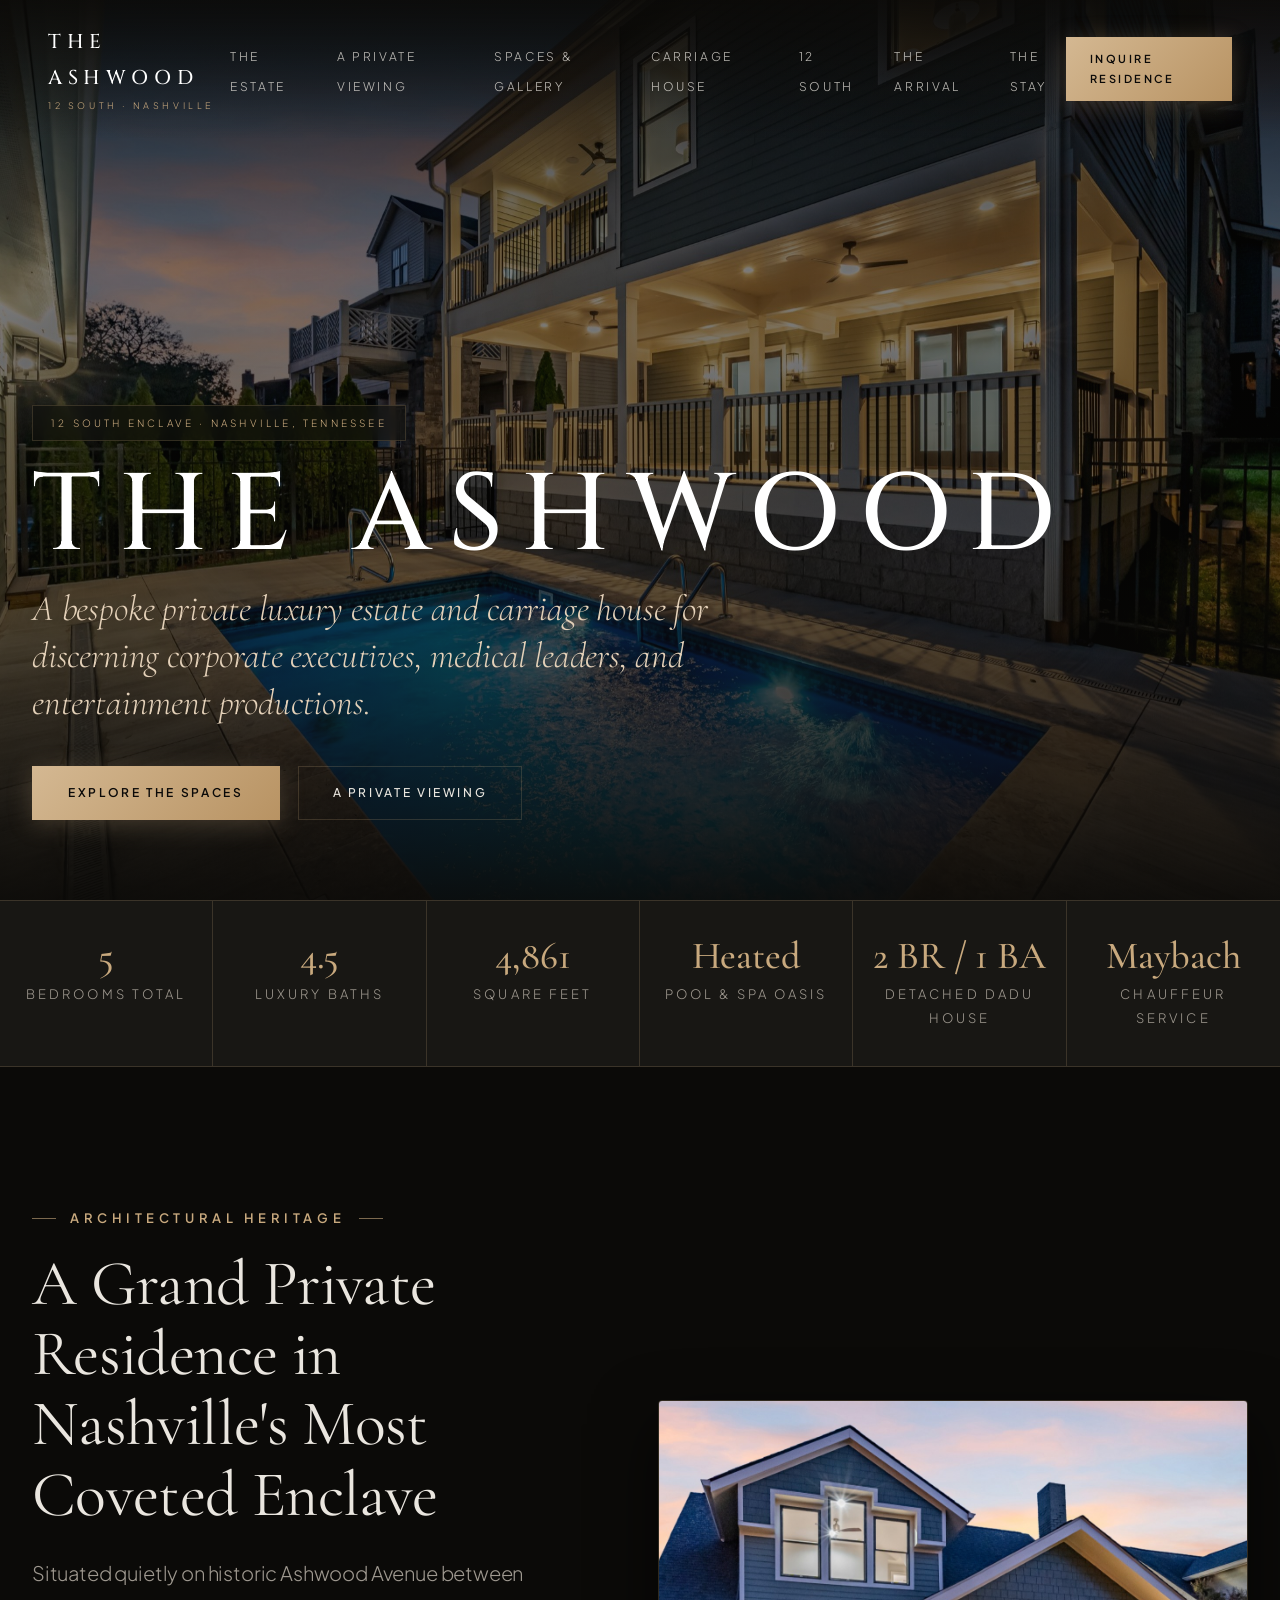
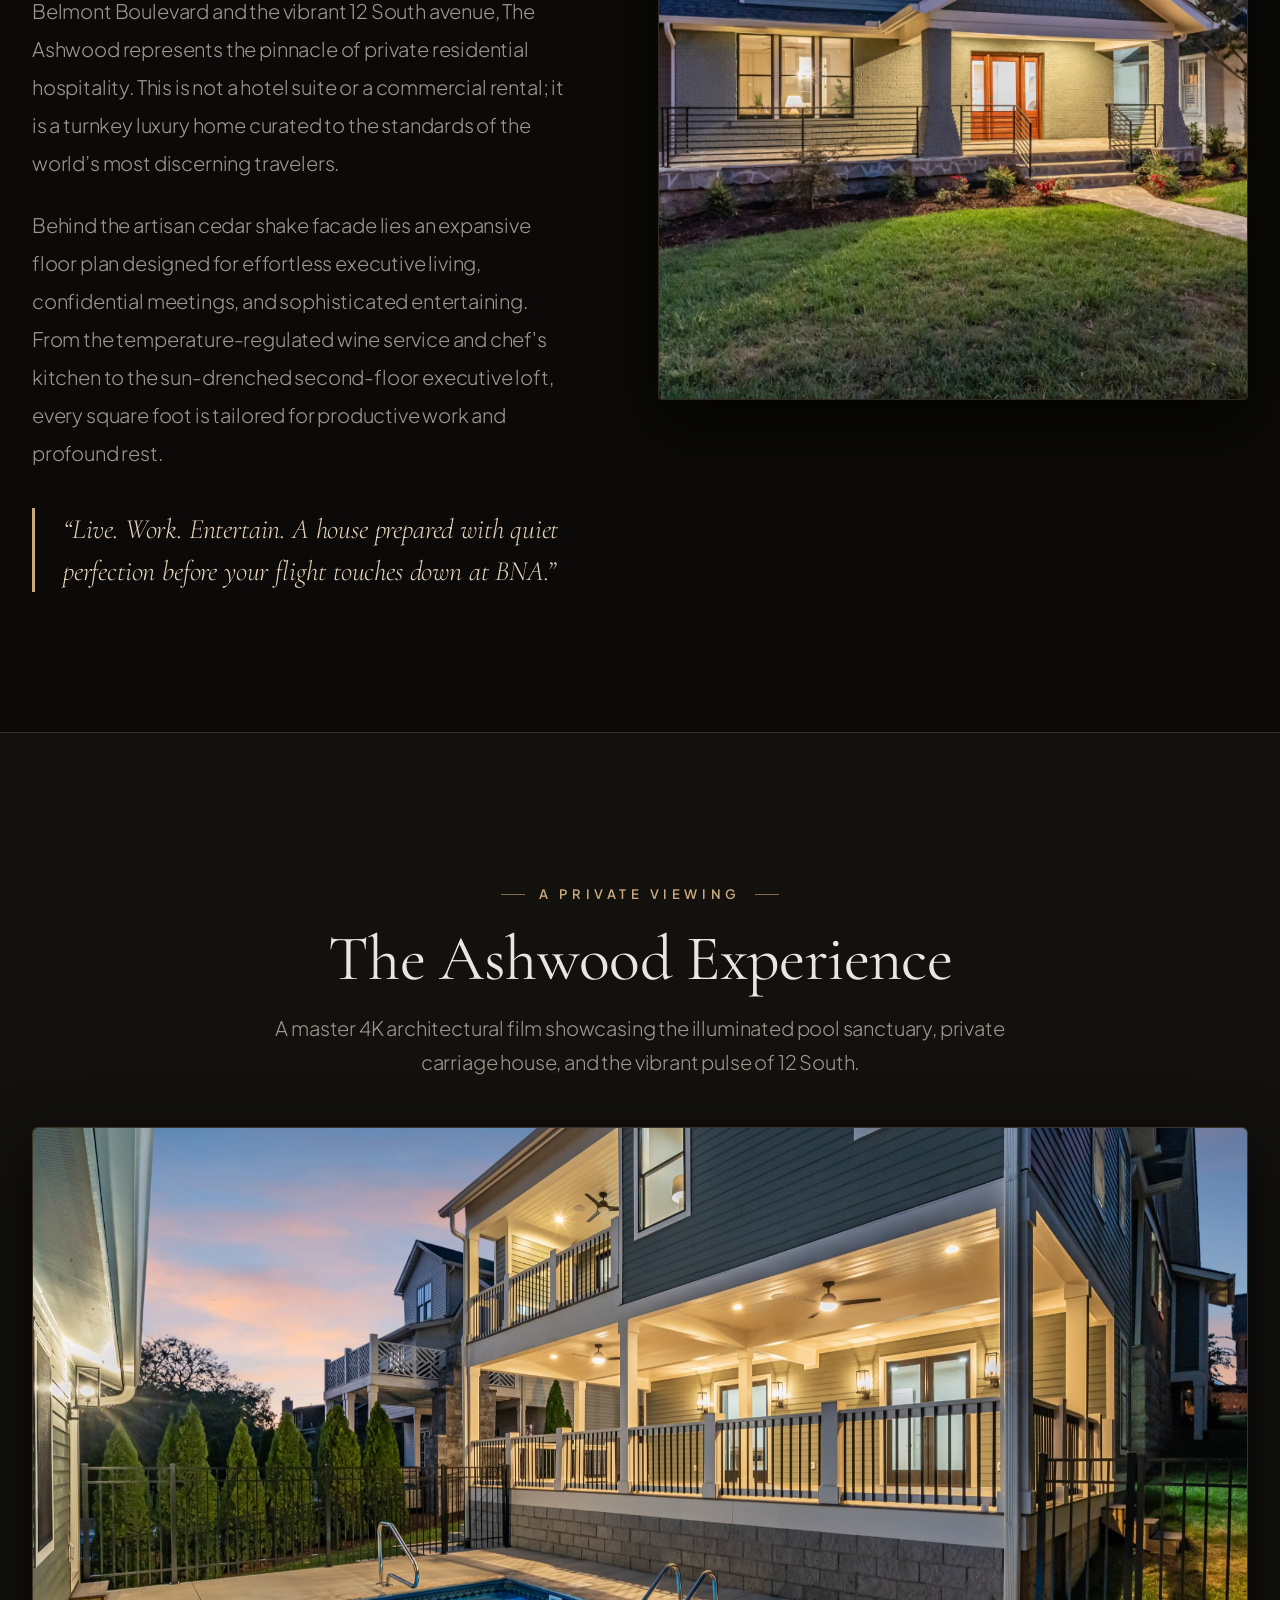
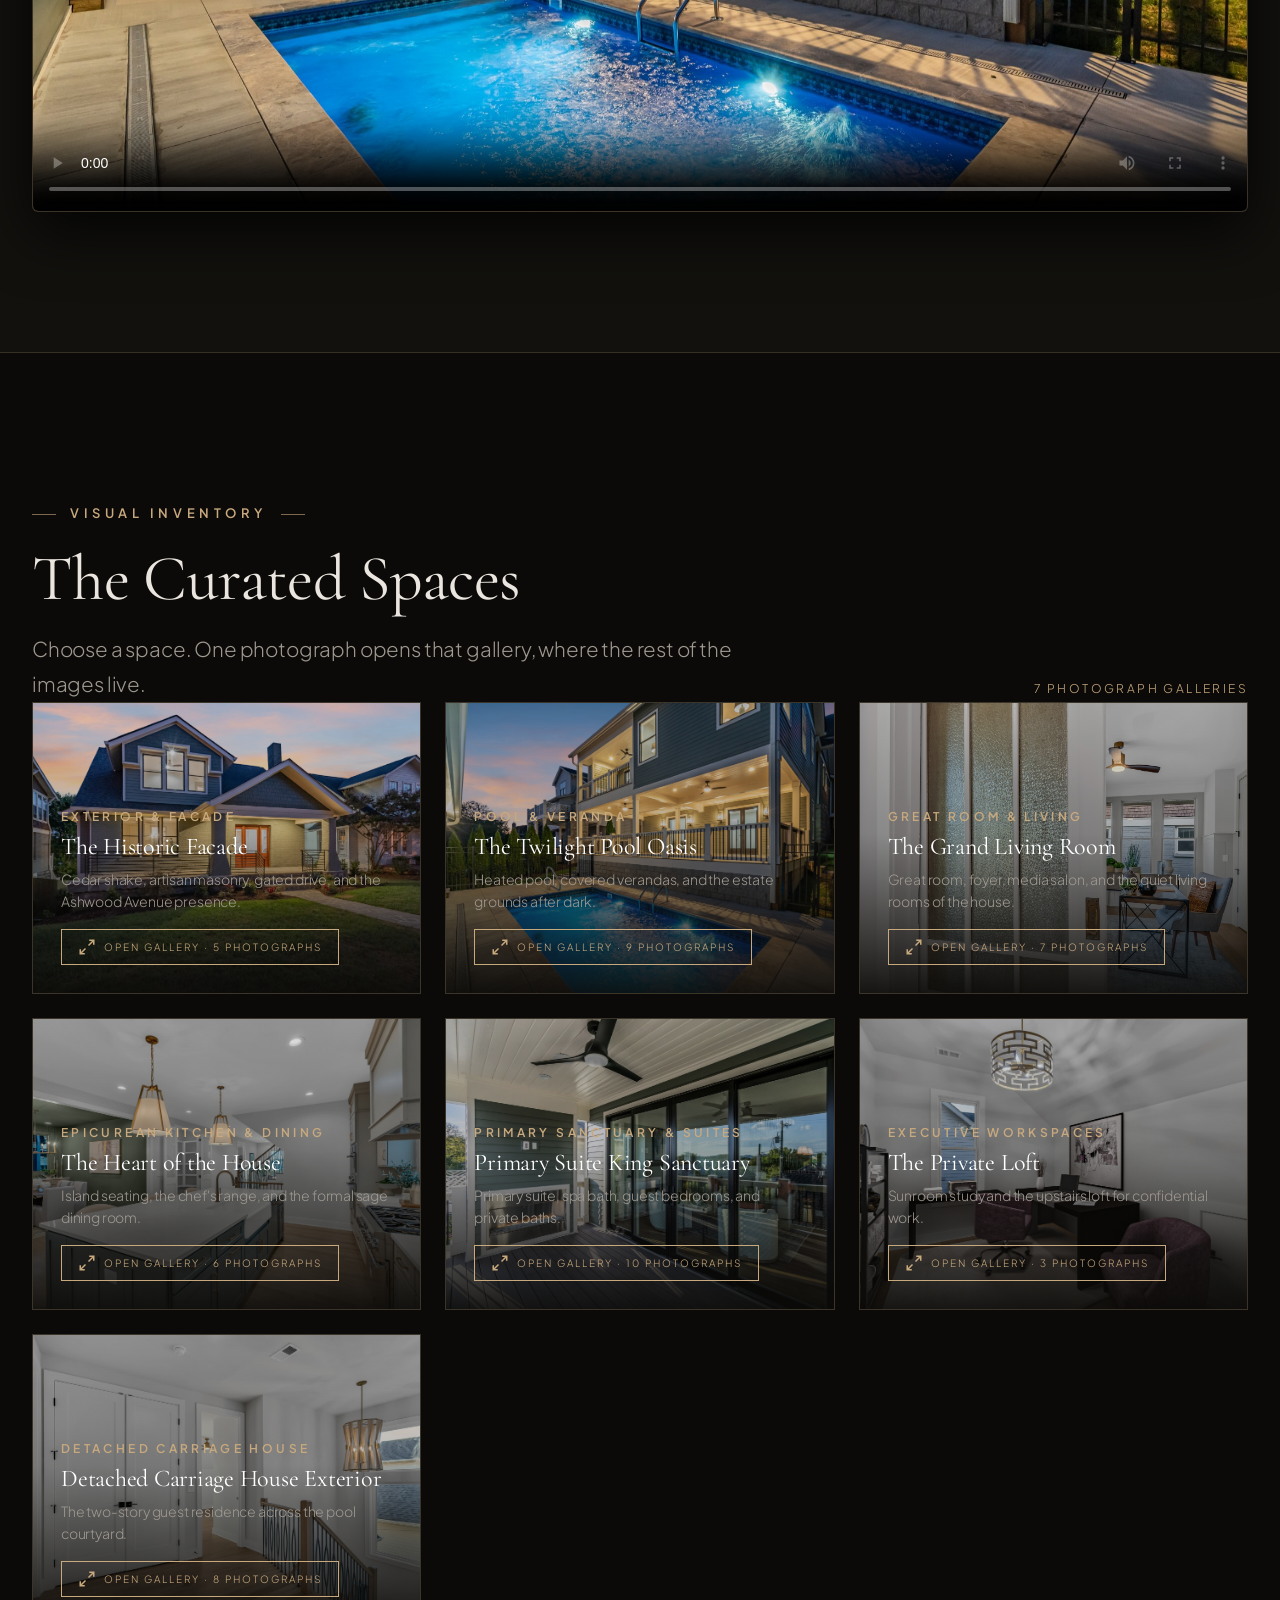
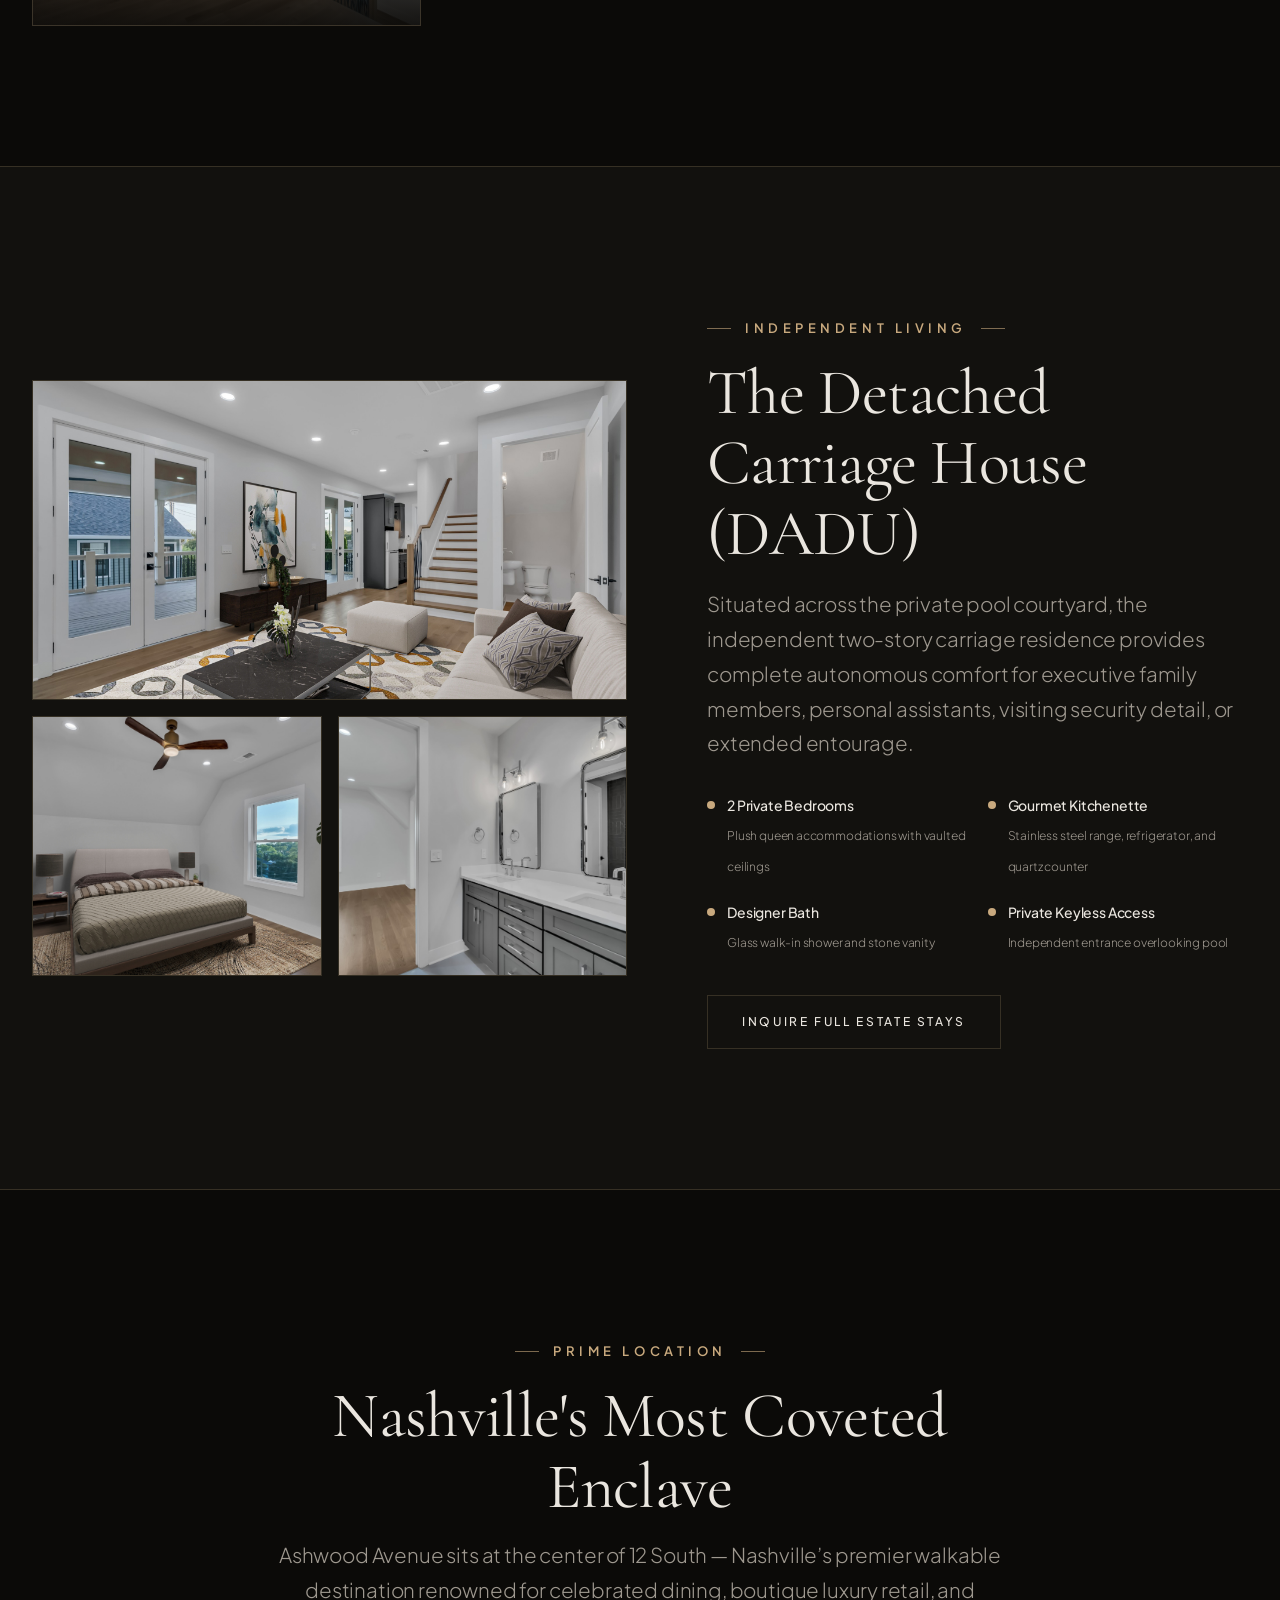
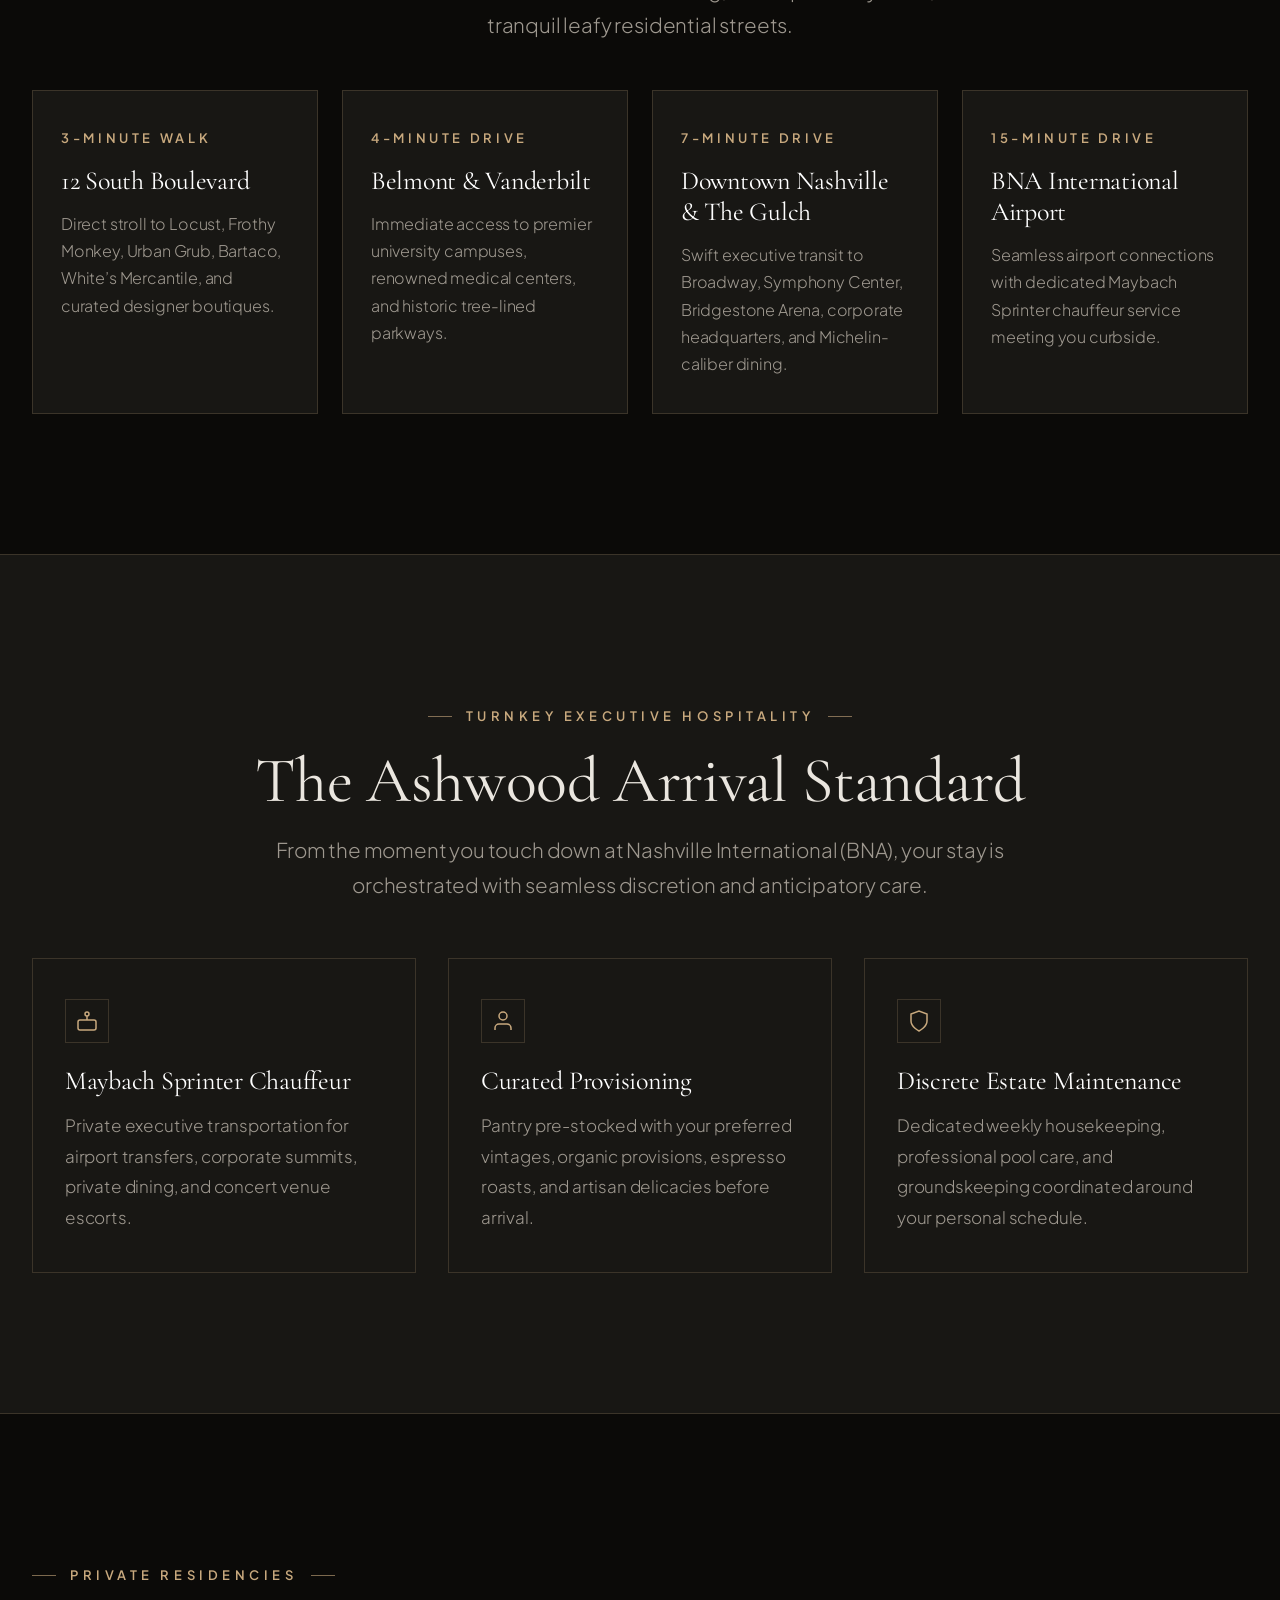
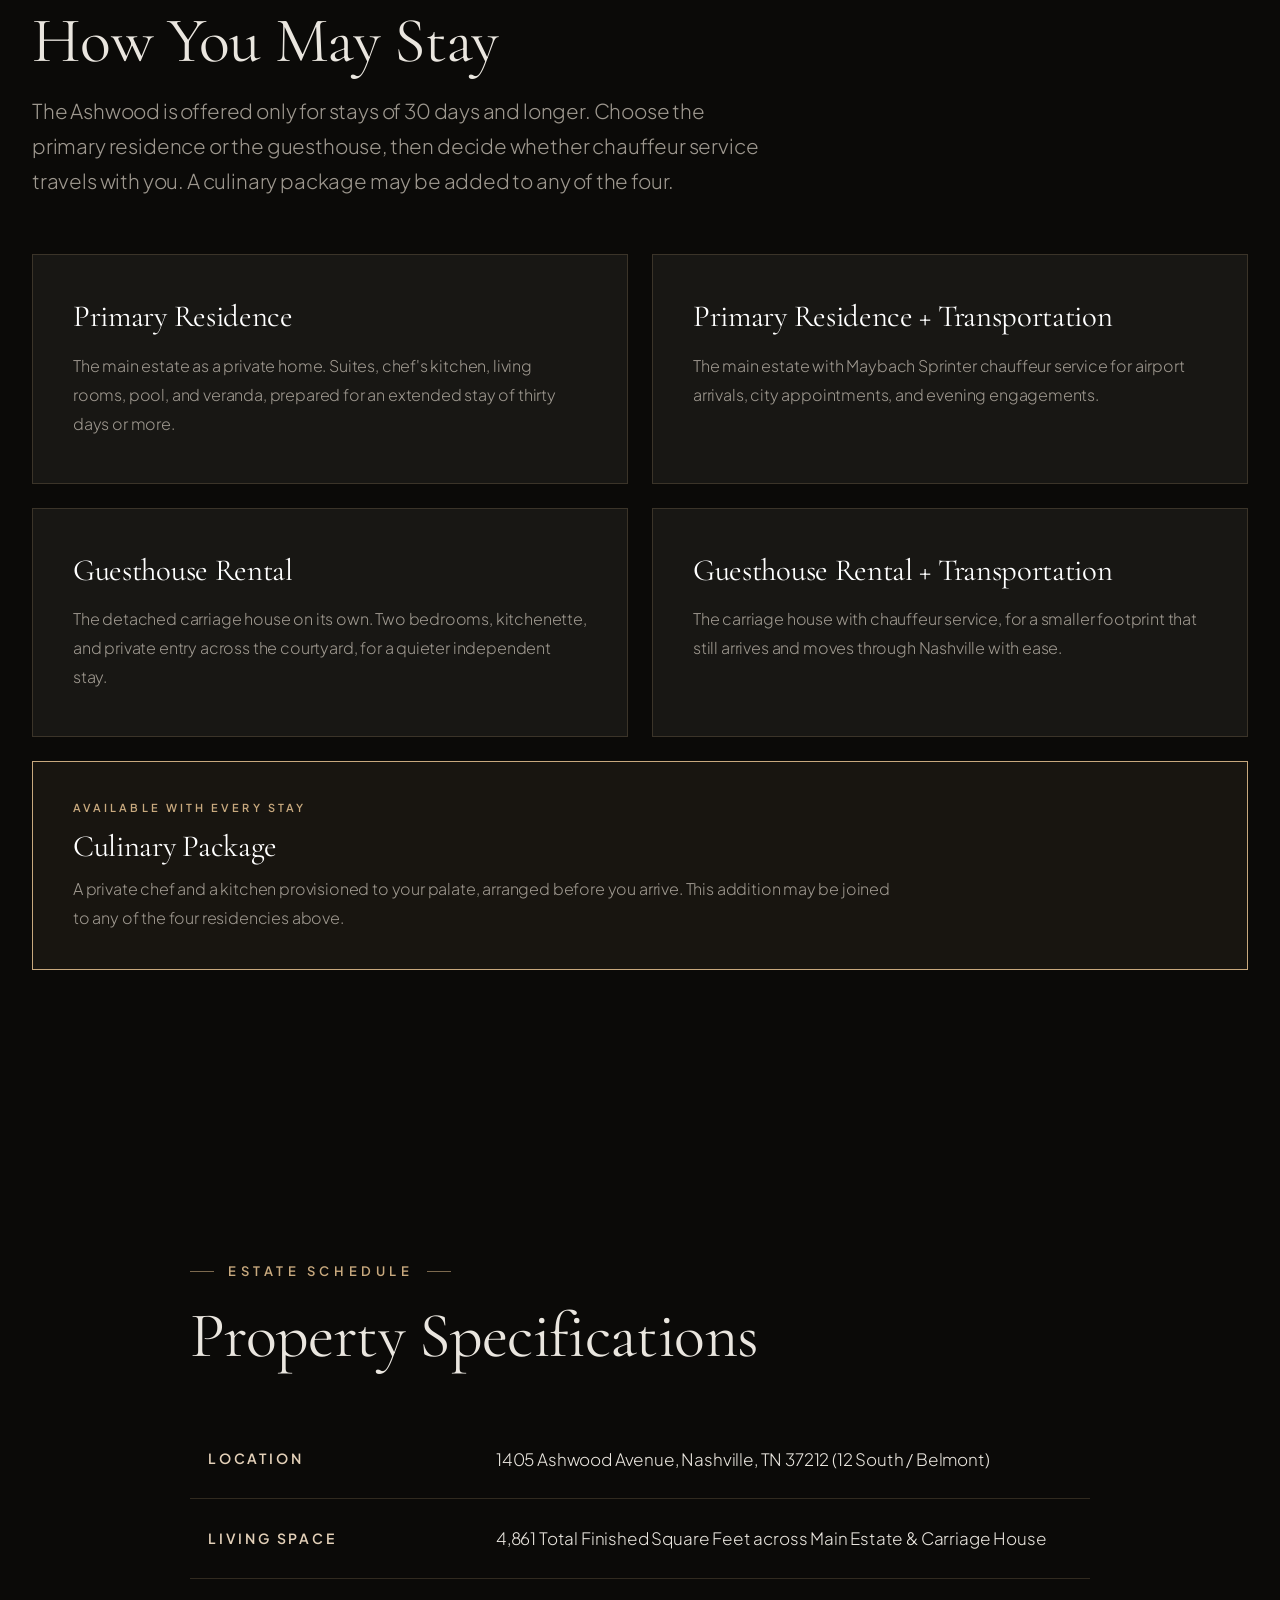
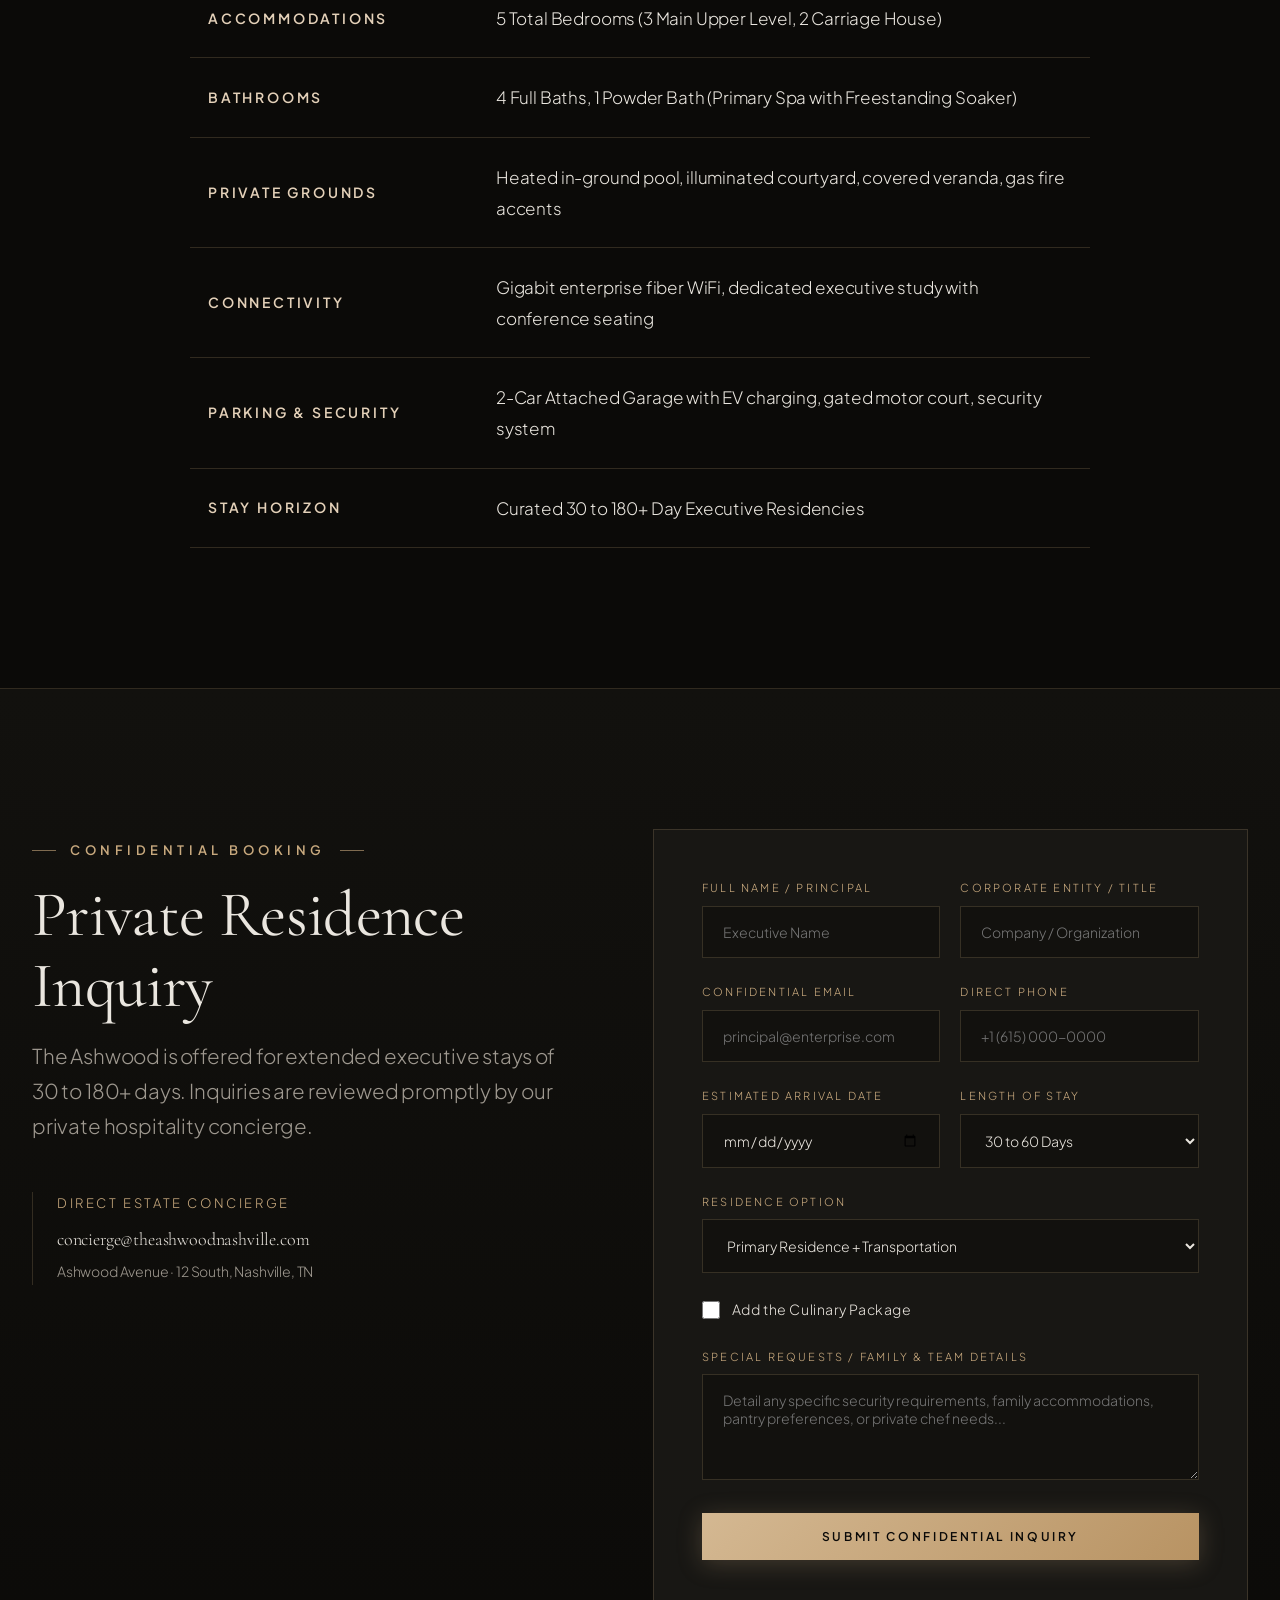
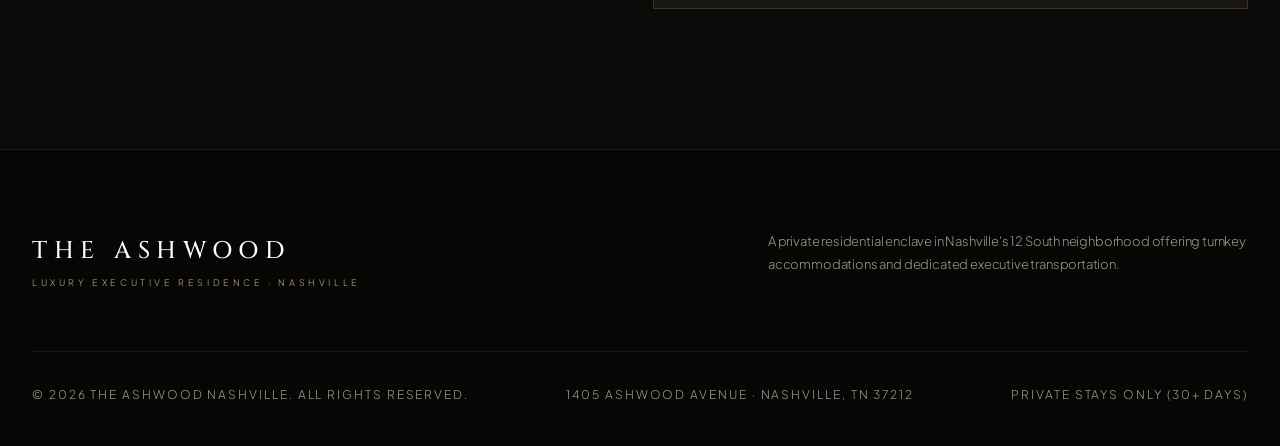
==== index.html @ 2e4dd127 "Rename the executive gallery cover so it does not repeat executive. Co-Authored-By: AGI Model 7 <nor" ====
<!DOCTYPE html>
<html lang="en">
<head>
  <meta charset="UTF-8" />
  <meta name="viewport" content="width=device-width, initial-scale=1.0" />
  <title>THE ASHWOOD | Ultra-Luxury Executive Estate &middot; 12 South, Nashville</title>
  <meta name="description" content="The Ashwood is Nashville's premier private executive residence located in the prestigious 12 South enclave. Featuring 5 bedrooms, 4.5 baths, private heated pool, detached carriage house, and bespoke Maybach Sprinter chauffeur service for 30 to 180+ day stays." />
  <link rel="preconnect" href="https://fonts.googleapis.com" />
  <link rel="preconnect" href="https://fonts.gstatic.com" crossorigin />
  <link href="https://fonts.googleapis.com/css2?family=Cinzel:wght@400;500;600;700&family=Cormorant+Garamond:ital,wght@0,300;0,400;0,500;0,600;1,400;1,500&family=Plus+Jakarta+Sans:wght@200;300;400;500;600&display=swap" rel="stylesheet" />
  <style>
    :root {
      --bg-deep: #0B0A08;
      --bg-dark: #12110E;
      --bg-card: #181714;
      --bg-light: #FAF8F5;
      --bg-subtle: #F3EFE9;
      --accent-gold: #C8A97E;
      --accent-gold-light: #E4D1B9;
      --accent-emerald: #244238;
      --accent-bronze: #8D6B4F;
      --text-main: #EAE6DF;
      --text-muted: #9E988F;
      --text-dark: #1F1D1A;
      --text-dark-muted: #6B655D;
      --border-dark: rgba(200, 169, 126, 0.2);
      --border-light: rgba(31, 29, 26, 0.12);
      --font-serif: 'Cormorant Garamond', Georgia, serif;
      --font-display: 'Cinzel', serif;
      --font-sans: 'Plus Jakarta Sans', -apple-system, BlinkMacSystemFont, sans-serif;
      --transition-smooth: all 0.5s cubic-bezier(0.16, 1, 0.3, 1);
    }

    * {
      box-sizing: border-box;
      margin: 0;
      padding: 0;
    }

    html {
      scroll-behavior: smooth;
      background-color: var(--bg-deep);
      color: var(--text-main);
      font-family: var(--font-sans);
      font-size: 17px;
      font-weight: 300;
      line-height: 1.8;
      letter-spacing: -0.01em;
      -webkit-font-smoothing: antialiased;
    }

    body {
      overflow-x: hidden;
    }

    img {
      display: block;
      width: 100%;
      height: 100%;
      object-fit: cover;
      transition: var(--transition-smooth);
    }

    a {
      color: inherit;
      text-decoration: none;
    }

    .container {
      width: min(1360px, calc(100% - 64px));
      margin: 0 auto;
    }

    @media (max-width: 768px) {
      .container {
        width: calc(100% - 36px);
      }
    }

    /* TYPOGRAPHY UTILITIES */
    .eyebrow {
      font-family: var(--font-sans);
      font-size: 13px;
      font-weight: 600;
      letter-spacing: 0.35em;
      text-transform: uppercase;
      color: var(--accent-gold);
      display: inline-flex;
      align-items: center;
      gap: 14px;
      margin-bottom: 18px;
    }
    .eyebrow::before, .eyebrow::after {
      content: '';
      display: inline-block;
      width: 24px;
      height: 1px;
      background: var(--accent-gold);
      opacity: 0.6;
    }
    .eyebrow.no-flourish::before, .eyebrow.no-flourish::after {
      display: none;
    }

    h1, h2, h3, h4 {
      font-family: var(--font-serif);
      font-weight: 400;
      letter-spacing: -0.01em;
      line-height: 1.1;
    }

    h2 {
      font-size: clamp(38px, 5vw, 68px);
      color: var(--text-main);
    }

    h3 {
      font-size: clamp(26px, 3.5vw, 42px);
    }

    .section-desc {
      font-size: clamp(18px, 1.6vw, 22px);
      color: var(--text-muted);
      max-width: 740px;
      margin-top: 18px;
      font-weight: 300;
      line-height: 1.7;
    }

    /* BUTTONS */
    .btn-gold {
      display: inline-flex;
      align-items: center;
      justify-content: center;
      gap: 12px;
      background: linear-gradient(135deg, #D4B892 0%, #B89363 100%);
      color: #0A0908;
      font-family: var(--font-sans);
      font-size: 12px;
      font-weight: 600;
      letter-spacing: 0.22em;
      text-transform: uppercase;
      padding: 16px 36px;
      border: none;
      cursor: pointer;
      position: relative;
      overflow: hidden;
      transition: var(--transition-smooth);
      box-shadow: 0 4px 24px rgba(200, 169, 126, 0.25);
    }
    .btn-gold:hover {
      transform: translateY(-2px);
      box-shadow: 0 8px 32px rgba(200, 169, 126, 0.4);
      background: linear-gradient(135deg, #E2CCA9 0%, #C4A172 100%);
    }

    .btn-outline {
      display: inline-flex;
      align-items: center;
      justify-content: center;
      gap: 12px;
      background: transparent;
      color: var(--text-main);
      font-family: var(--font-sans);
      font-size: 12px;
      font-weight: 500;
      letter-spacing: 0.22em;
      text-transform: uppercase;
      padding: 15px 34px;
      border: 1px solid var(--border-dark);
      cursor: pointer;
      transition: var(--transition-smooth);
    }
    .btn-outline:hover {
      border-color: var(--accent-gold);
      color: var(--accent-gold);
      background: rgba(200, 169, 126, 0.05);
    }

    /* LUXURY HEADER NAVIGATION */
    header.site-header {
      position: fixed;
      top: 0;
      left: 0;
      width: 100%;
      z-index: 100;
      padding: 24px 48px;
      display: flex;
      align-items: center;
      justify-content: space-between;
      transition: var(--transition-smooth);
      background: linear-gradient(to bottom, rgba(11, 10, 8, 0.85) 0%, rgba(11, 10, 8, 0) 100%);
    }
    header.site-header.scrolled {
      background: rgba(11, 10, 8, 0.94);
      backdrop-filter: blur(16px);
      -webkit-backdrop-filter: blur(16px);
      padding: 16px 48px;
      border-bottom: 1px solid rgba(200, 169, 126, 0.15);
    }
    .brand-mark {
      display: flex;
      flex-direction: column;
    }
    .brand-title {
      font-family: var(--font-display);
      font-size: 20px;
      letter-spacing: 0.28em;
      color: #FFFFFF;
      font-weight: 500;
    }
    .brand-sub {
      font-size: 9px;
      letter-spacing: 0.4em;
      text-transform: uppercase;
      color: var(--accent-gold);
      margin-top: 2px;
    }

    nav.desktop-nav ul {
      display: flex;
      list-style: none;
      gap: 36px;
    }
    nav.desktop-nav a {
      font-size: 12px;
      letter-spacing: 0.22em;
      text-transform: uppercase;
      color: var(--text-main);
      opacity: 0.8;
      transition: var(--transition-smooth);
      position: relative;
      padding-bottom: 4px;
    }
    nav.desktop-nav a:hover {
      opacity: 1;
      color: var(--accent-gold);
    }
    nav.desktop-nav a::after {
      content: '';
      position: absolute;
      bottom: 0;
      left: 0;
      width: 0%;
      height: 1px;
      background: var(--accent-gold);
      transition: var(--transition-smooth);
    }
    nav.desktop-nav a:hover::after {
      width: 100%;
    }

    .header-actions {
      display: flex;
      align-items: center;
      gap: 20px;
    }

    @media (max-width: 1024px) {
      header.site-header {
        padding: 18px 24px;
      }
      nav.desktop-nav {
        display: none;
      }
    }

    /* HERO SECTION */
    section.hero {
      position: relative;
      height: 100vh;
      min-height: 720px;
      display: flex;
      align-items: flex-end;
      padding-bottom: 80px;
      overflow: hidden;
    }
    .hero-slider {
      position: absolute;
      inset: 0;
      z-index: 1;
    }
    .hero-slide {
      position: absolute;
      inset: 0;
      opacity: 0;
      transition: opacity 1.8s ease-in-out, transform 8s ease-out;
      transform: scale(1.06);
    }
    .hero-slide.active {
      opacity: 1;
      transform: scale(1);
    }
    .hero-slide img {
      filter: brightness(0.68) contrast(1.05);
    }
    .hero-gradient {
      position: absolute;
      inset: 0;
      z-index: 2;
      background: linear-gradient(
        to top,
        rgba(11, 10, 8, 0.95) 0%,
        rgba(11, 10, 8, 0.4) 40%,
        rgba(11, 10, 8, 0.3) 70%,
        rgba(11, 10, 8, 0.75) 100%
      );
    }
    .hero-content {
      position: relative;
      z-index: 3;
      width: 100%;
    }
    .hero-badge {
      display: inline-flex;
      align-items: center;
      gap: 10px;
      padding: 8px 18px;
      border: 1px solid var(--border-dark);
      background: rgba(18, 17, 14, 0.6);
      backdrop-filter: blur(8px);
      margin-bottom: 24px;
    }
    .hero-badge span {
      font-size: 10px;
      letter-spacing: 0.32em;
      text-transform: uppercase;
      color: var(--accent-gold);
    }
    .hero-title {
      font-family: var(--font-display);
      font-size: clamp(52px, 8.5vw, 112px);
      letter-spacing: 0.16em;
      color: #FFFFFF;
      font-weight: 500;
      margin-bottom: 18px;
      line-height: 0.95;
    }
    .hero-subtitle {
      font-family: var(--font-serif);
      font-size: clamp(22px, 3vw, 36px);
      font-style: italic;
      color: var(--accent-gold-light);
      max-width: 780px;
      margin-bottom: 40px;
      font-weight: 300;
      line-height: 1.3;
    }
    .hero-cta-group {
      display: flex;
      gap: 18px;
      flex-wrap: wrap;
    }

    /* STATS RIBBON */
    .stats-ribbon {
      position: relative;
      z-index: 10;
      background: var(--bg-card);
      border-top: 1px solid var(--border-dark);
      border-bottom: 1px solid var(--border-dark);
    }
    .stats-grid {
      display: grid;
      grid-template-columns: repeat(6, 1fr);
    }
    .stat-item {
      padding: 36px 20px;
      text-align: center;
      border-right: 1px solid var(--border-dark);
      position: relative;
    }
    .stat-item:last-child {
      border-right: none;
    }
    .stat-number {
      font-family: var(--font-serif);
      font-size: clamp(32px, 3vw, 44px);
      color: var(--accent-gold);
      font-weight: 500;
      display: block;
      line-height: 1;
      margin-bottom: 8px;
    }
    .stat-label {
      font-size: 13px;
      letter-spacing: 0.24em;
      text-transform: uppercase;
      color: var(--text-muted);
      display: block;
      margin-top: 4px;
    }

    @media (max-width: 1024px) {
      .stats-grid {
        grid-template-columns: repeat(3, 1fr);
      }
      .stat-item:nth-child(3) {
        border-right: none;
      }
      .stat-item:nth-child(-n+3) {
        border-bottom: 1px solid var(--border-dark);
      }
    }
    @media (max-width: 640px) {
      .stats-grid {
        grid-template-columns: repeat(2, 1fr);
      }
      .stat-item:nth-child(2n) {
        border-right: none;
      }
      .stat-item:nth-child(-n+4) {
        border-bottom: 1px solid var(--border-dark);
      }
    }

    /* SECTION BASE */
    section.editorial-section {
      padding: 140px 0;
      position: relative;
    }
    @media (max-width: 768px) {
      section.editorial-section {
        padding: 90px 0;
      }
    }

    /* ARCHITECTURAL ESSENCE STORY */
    .essence-grid {
      display: grid;
      grid-template-columns: 1fr 1.1fr;
      gap: 90px;
      align-items: center;
    }
    .essence-copy {
      display: flex;
      flex-direction: column;
    }
    .essence-copy p {
      margin-top: 24px;
      font-size: 20px;
      color: var(--text-muted);
      line-height: 1.9;
      font-weight: 300;
    }
    .essence-quote {
      margin-top: 36px;
      padding-left: 28px;
      border-left: 3px solid var(--accent-gold);
      font-family: var(--font-serif);
      font-size: 28px;
      font-style: italic;
      color: var(--accent-gold-light);
      line-height: 1.5;
    }
    .essence-visual {
      position: relative;
    }
    .essence-frame {
      position: relative;
      height: 640px;
      overflow: hidden;
      border: 1px solid var(--border-dark);
    }
    

    @media (max-width: 992px) {
      .essence-grid {
        grid-template-columns: 1fr;
        gap: 60px;
      }
      .essence-frame {
        height: 480px;
      }
      
    }

    /* CINEMATIC FILM SECTION */
    .film-container {
      position: relative;
      background: var(--bg-dark);
      border: 1px solid var(--border-dark);
      overflow: hidden;
      margin-top: 48px;
    }
    .video-wrapper {
      position: relative;
      width: 100%;
      aspect-ratio: 16 / 9;
      background: #000;
    }
    .video-wrapper video {
      width: 100%;
      height: 100%;
      object-fit: cover;
    }

    /* SPACES FILTERABLE GALLERY */
    .filter-bar {
      display: flex;
      flex-wrap: wrap;
      gap: 12px;
      margin-top: 48px;
      margin-bottom: 40px;
      border-bottom: 1px solid var(--border-dark);
      padding-bottom: 24px;
    }
    .filter-pill {
      background: transparent;
      border: 1px solid transparent;
      color: var(--text-muted);
      font-family: var(--font-sans);
      font-size: 11px;
      letter-spacing: 0.22em;
      text-transform: uppercase;
      padding: 10px 20px;
      cursor: pointer;
      transition: var(--transition-smooth);
    }
    .filter-pill:hover {
      color: var(--text-main);
      border-color: rgba(200, 169, 126, 0.3);
    }
    .filter-pill.active {
      color: #0A0908;
      background: var(--accent-gold);
      border-color: var(--accent-gold);
      font-weight: 600;
    }

    .gallery-grid {
      display: grid;
      grid-template-columns: repeat(3, 1fr);
      gap: 24px;
    }
    @media (max-width: 1100px) {
      .gallery-grid {
        grid-template-columns: repeat(2, 1fr);
      }
    }
    @media (max-width: 640px) {
      .gallery-grid {
        grid-template-columns: 1fr;
      }
    }

    .gallery-card {
      position: relative;
      background: var(--bg-card);
      border: 1px solid var(--border-dark);
      overflow: hidden;
      aspect-ratio: 4 / 3;
      cursor: pointer;
    }
    .gallery-card.hidden {
      display: none;
    }
    .card-media {
      position: relative;
      width: 100%;
      height: 100%;
    }
    .card-media img {
      filter: brightness(0.88);
    }
    .gallery-card:hover .card-media img {
      transform: scale(1.05);
      filter: brightness(0.65);
    }
    .card-overlay {
      position: absolute;
      inset: 0;
      padding: 28px;
      display: flex;
      flex-direction: column;
      justify-content: flex-end;
      background: linear-gradient(to top, rgba(11, 10, 8, 0.95) 0%, rgba(11, 10, 8, 0.2) 60%, transparent 100%);
      opacity: 0;
      transition: var(--transition-smooth);
      transform: translateY(10px);
    }
    .gallery-card:hover .card-overlay {
      opacity: 1;
      transform: translateY(0);
    }
    .card-tag {
      font-size: 12px;
      letter-spacing: 0.28em;
      text-transform: uppercase;
      color: var(--accent-gold);
      margin-bottom: 6px;
      font-weight: 600;
    }
    .card-title {
      font-family: var(--font-serif);
      font-size: 24px;
      color: #FFFFFF;
      margin-bottom: 8px;
    }
    .card-desc {
      font-size: 14px;
      color: var(--text-muted);
      line-height: 1.6;
      margin-bottom: 16px;
      display: -webkit-box;
      -webkit-line-clamp: 2;
      -webkit-box-orient: vertical;
      overflow: hidden;
    }
    .view-btn {
      display: inline-flex;
      align-items: center;
      gap: 8px;
      background: transparent;
      border: 1px solid var(--accent-gold);
      color: var(--accent-gold);
      font-size: 10px;
      letter-spacing: 0.2em;
      text-transform: uppercase;
      padding: 8px 16px;
      cursor: pointer;
      width: fit-content;
      transition: var(--transition-smooth);
    }
    .view-btn:hover {
      background: var(--accent-gold);
      color: #0A0908;
    }


    a.gallery-cover {
      display: block;
      color: inherit;
    }
    .gallery-cover .card-overlay {
      opacity: 1;
      transform: none;
      background: linear-gradient(to top, rgba(11, 10, 8, 0.92) 0%, rgba(11, 10, 8, 0.18) 55%, transparent 100%);
    }
    .gallery-cover:hover .card-overlay {
      opacity: 1;
      transform: none;
    }
    .gallery-cover .view-btn {
      pointer-events: none;
    }
    /* LIGHTBOX MODAL */
    .lightbox {
      position: fixed;
      inset: 0;
      z-index: 1000;
      background: rgba(8, 7, 6, 0.96);
      backdrop-filter: blur(20px);
      -webkit-backdrop-filter: blur(20px);
      display: flex;
      align-items: center;
      justify-content: center;
      opacity: 0;
      pointer-events: none;
      transition: opacity 0.4s ease;
    }
    .lightbox.active {
      opacity: 1;
      pointer-events: auto;
    }
    .lightbox-close {
      position: absolute;
      top: 32px;
      right: 48px;
      background: transparent;
      border: none;
      color: var(--text-main);
      font-size: 32px;
      cursor: pointer;
      z-index: 1010;
      transition: var(--transition-smooth);
    }
    .lightbox-close:hover {
      color: var(--accent-gold);
      transform: rotate(90deg);
    }
    .lightbox-nav {
      position: absolute;
      top: 50%;
      transform: translateY(-50%);
      background: rgba(24, 23, 20, 0.7);
      border: 1px solid var(--border-dark);
      color: var(--text-main);
      width: 56px;
      height: 56px;
      display: flex;
      align-items: center;
      justify-content: center;
      cursor: pointer;
      z-index: 1010;
      transition: var(--transition-smooth);
    }
    .lightbox-nav:hover {
      background: var(--accent-gold);
      color: #0A0908;
    }
    .lightbox-prev { left: 36px; }
    .lightbox-next { right: 36px; }
    .lightbox-content {
      width: min(1100px, 90vw);
      height: 80vh;
      display: flex;
      flex-direction: column;
      align-items: center;
      justify-content: center;
    }
    .lightbox-img-wrapper {
      width: 100%;
      height: calc(100% - 70px);
      display: flex;
      align-items: center;
      justify-content: center;
    }
    .lightbox-img-wrapper img {
      max-width: 100%;
      max-height: 100%;
      object-fit: contain;
      box-shadow: 0 20px 60px rgba(0,0,0,0.8);
    }
    .lightbox-info {
      margin-top: 20px;
      text-align: center;
    }
    .lightbox-title {
      font-family: var(--font-serif);
      font-size: 26px;
      color: #FFFFFF;
    }
    .lightbox-desc {
      font-size: 13px;
      color: var(--text-muted);
      margin-top: 4px;
    }

    /* DETACHED CARRIAGE HOUSE FEATURE SECTION */
    .dadu-feature {
      background: var(--bg-dark);
      border-top: 1px solid var(--border-dark);
      border-bottom: 1px solid var(--border-dark);
    }
    .dadu-grid {
      display: grid;
      grid-template-columns: 1.1fr 1fr;
      gap: 80px;
      align-items: center;
    }
    .dadu-card-mosaic {
      display: grid;
      grid-template-columns: 1fr 1fr;
      gap: 16px;
    }
    .dadu-thumb {
      height: 260px;
      overflow: hidden;
      border: 1px solid var(--border-dark);
      position: relative;
    }
    .dadu-thumb.span-2 {
      grid-column: span 2;
      height: 320px;
    }
    .dadu-perks {
      list-style: none;
      margin-top: 32px;
      display: grid;
      grid-template-columns: 1fr 1fr;
      gap: 20px;
    }
    .dadu-perk-item {
      display: flex;
      align-items: flex-start;
      gap: 12px;
    }
    .perk-bullet {
      width: 8px;
      height: 8px;
      background: var(--accent-gold);
      border-radius: 50%;
      margin-top: 8px;
      flex-shrink: 0;
    }
    .perk-text strong {
      display: block;
      color: var(--text-main);
      font-size: 14px;
      font-weight: 500;
    }
    .perk-text span {
      font-size: 12px;
      color: var(--text-muted);
    }

    @media (max-width: 992px) {
      .dadu-grid {
        grid-template-columns: 1fr;
        gap: 50px;
      }
    }

    /* NEIGHBORHOOD 12 SOUTH GUIDE */
    .enclave-grid {
      display: grid;
      grid-template-columns: repeat(4, 1fr);
      gap: 24px;
      margin-top: 48px;
    }
    .enclave-card {
      background: var(--bg-card);
      border: 1px solid var(--border-dark);
      padding: 36px 28px;
      transition: var(--transition-smooth);
      position: relative;
    }
    .enclave-card:hover {
      transform: translateY(-4px);
      border-color: var(--accent-gold);
      box-shadow: 0 12px 36px rgba(0,0,0,0.5);
    }
    .enclave-distance {
      font-size: 13px;
      letter-spacing: 0.28em;
      text-transform: uppercase;
      color: var(--accent-gold);
      margin-bottom: 14px;
      display: block;
      font-weight: 600;
    }
    .enclave-card h4 {
      font-size: 26px;
      color: #FFFFFF;
      margin-bottom: 14px;
      line-height: 1.2;
    }
    .enclave-card p {
      font-size: 16px;
      color: var(--text-muted);
      line-height: 1.7;
    }

    @media (max-width: 1024px) {
      .enclave-grid {
        grid-template-columns: repeat(2, 1fr);
      }
    }
    @media (max-width: 600px) {
      .enclave-grid {
        grid-template-columns: 1fr;
      }
    }

    /* WHITE GLOVE AMENITIES & ARRIVAL */
    .amenities-grid {
      display: grid;
      grid-template-columns: repeat(3, 1fr);
      gap: 32px;
      margin-top: 56px;
    }
    .amenity-card {
      background: var(--bg-card);
      border: 1px solid var(--border-dark);
      padding: 40px 32px;
      position: relative;
    }
    .amenity-icon {
      width: 44px;
      height: 44px;
      border: 1px solid var(--border-dark);
      display: flex;
      align-items: center;
      justify-content: center;
      color: var(--accent-gold);
      margin-bottom: 24px;
    }
    .amenity-card h4 {
      font-size: 26px;
      color: #FFFFFF;
      margin-bottom: 14px;
    }
    .amenity-card p {
      font-size: 17px;
      color: var(--text-muted);
      line-height: 1.8;
    }

    @media (max-width: 900px) {
      .amenities-grid {
        grid-template-columns: 1fr;
      }
    }

    /* PRIVATE STAY OPTIONS */
    .stay-grid {
      display: grid;
      grid-template-columns: 1fr 1fr;
      gap: 24px;
      margin-top: 56px;
    }
    .stay-card {
      background: var(--bg-card);
      border: 1px solid var(--border-dark);
      padding: 44px 40px;
      transition: var(--transition-smooth);
    }
    .stay-card:hover {
      border-color: var(--accent-gold);
      transform: translateY(-4px);
      box-shadow: 0 12px 36px rgba(0,0,0,0.5);
    }
    .stay-index {
      display: block;
      font-size: 11px;
      letter-spacing: 0.28em;
      text-transform: uppercase;
      color: var(--accent-gold);
      font-weight: 600;
      margin-bottom: 18px;
    }
    .stay-card h3 {
      font-size: clamp(26px, 2.4vw, 34px);
      color: #FFFFFF;
      margin-bottom: 16px;
      line-height: 1.2;
    }
    .stay-card p {
      font-size: 16px;
      color: var(--text-muted);
      line-height: 1.8;
    }
    .culinary-note {
      margin-top: 24px;
      border: 1px solid var(--accent-gold);
      background: rgba(200, 169, 126, 0.07);
      padding: 36px 40px;
    }
    .culinary-note .stay-index {
      margin-bottom: 12px;
    }
    .culinary-note h3 {
      font-family: var(--font-serif);
      font-size: clamp(26px, 2.4vw, 34px);
      color: #FFFFFF;
      font-weight: 400;
      margin-bottom: 12px;
    }
    .culinary-note p {
      font-size: 16px;
      color: var(--text-muted);
      line-height: 1.8;
      max-width: 820px;
    }
    @media (max-width: 800px) {
      .stay-grid {
        grid-template-columns: 1fr;
      }
      .stay-card,
      .culinary-note {
        padding: 32px 24px;
      }
    }

    /* SPECIFICATIONS SCHEDULE */
    .specs-table {
      width: 100%;
      border-collapse: collapse;
      margin-top: 48px;
    }
    .specs-table tr {
      border-bottom: 1px solid var(--border-dark);
    }
    .specs-table td {
      padding: 24px 18px;
      font-size: 17px;
    }
    .specs-table td.spec-name {
      color: var(--accent-gold-light);
      font-family: var(--font-sans);
      font-size: 14px;
      font-weight: 600;
      letter-spacing: 0.2em;
      text-transform: uppercase;
      width: 32%;
    }
    .specs-table td.spec-val {
      color: var(--text-main);
      font-weight: 300;
    }

    /* PRIVATE INQUIRY SECTION */
    section.inquiry-section {
      background: linear-gradient(to bottom, var(--bg-dark) 0%, var(--bg-deep) 100%);
      border-top: 1px solid var(--border-dark);
      padding: 140px 0;
    }
    .inquiry-grid {
      display: grid;
      grid-template-columns: 1fr 1.1fr;
      gap: 80px;
      align-items: flex-start;
    }
    .inquiry-form {
      background: var(--bg-card);
      border: 1px solid var(--border-dark);
      padding: 48px;
    }
    .form-group {
      margin-bottom: 24px;
    }
    .form-row {
      display: grid;
      grid-template-columns: 1fr 1fr;
      gap: 20px;
    }
    label {
      display: block;
      font-size: 11px;
      letter-spacing: 0.2em;
      text-transform: uppercase;
      color: var(--accent-gold);
      margin-bottom: 8px;
    }
    input, select, textarea {
      width: 100%;
      background: var(--bg-dark);
      border: 1px solid var(--border-dark);
      color: var(--text-main);
      padding: 16px 20px;
      font-family: var(--font-sans);
      font-size: 14px;
      font-weight: 300;
      transition: var(--transition-smooth);
    }
    input[type="checkbox"] {
      width: 18px;
      height: 18px;
      padding: 0;
      accent-color: var(--accent-gold);
      cursor: pointer;
    }
    .check-label {
      display: flex;
      align-items: center;
      gap: 12px;
      color: var(--text-main);
      font-size: 14px;
      letter-spacing: 0.04em;
      text-transform: none;
      cursor: pointer;
      margin-bottom: 0;
    }
    input:focus, select:focus, textarea:focus {
      outline: none;
      border-color: var(--accent-gold);
      box-shadow: 0 0 16px rgba(200, 169, 126, 0.15);
    }
    select option {
      background: var(--bg-dark);
      color: var(--text-main);
    }

    @media (max-width: 900px) {
      .inquiry-grid {
        grid-template-columns: 1fr;
        gap: 48px;
      }
      .inquiry-form {
        padding: 32px 24px;
      }
      .form-row {
        grid-template-columns: 1fr;
      }
    }

    /* FOOTER */
    footer.site-footer {
      background: #060605;
      border-top: 1px solid rgba(200, 169, 126, 0.15);
      padding: 80px 0 40px;
      color: var(--text-muted);
    }
    .footer-top {
      display: flex;
      justify-content: space-between;
      align-items: flex-start;
      margin-bottom: 60px;
      flex-wrap: wrap;
      gap: 40px;
    }
    .footer-bottom {
      display: flex;
      justify-content: space-between;
      align-items: center;
      border-top: 1px solid rgba(200, 169, 126, 0.1);
      padding-top: 32px;
      font-size: 12px;
      letter-spacing: 0.16em;
      text-transform: uppercase;
      flex-wrap: wrap;
      gap: 20px;
    }
  </style>
</head>
<body>

  <!-- SITE HEADER -->
  <header class="site-header" id="header">
    <a href="#top" class="brand-mark">
      <span class="brand-title">THE ASHWOOD</span>
      <span class="brand-sub">12 South &middot; Nashville</span>
    </a>
    <nav class="desktop-nav">
      <ul>
        <li><a href="#estate">The Estate</a></li>
        <li><a href="#film">A Private Viewing</a></li>
        <li><a href="#spaces">Spaces &amp; Gallery</a></li>
        <li><a href="#carriage-house">Carriage House</a></li>
        <li><a href="#neighborhood">12 South</a></li>
        <li><a href="#concierge">The Arrival</a></li>
        <li><a href="#stays">The Stay</a></li>
      </ul>
    </nav>
    <div class="header-actions">
      <a href="#inquire" class="btn-gold" style="padding: 12px 24px; font-size: 11px;">Inquire Residence</a>
    </div>
  </header>

  <!-- HERO SECTION -->
  <section class="hero" id="top">
    <div class="hero-slider" id="heroSlider">
      <div class="hero-slide active">
        <img src="photos/2705604-1.jpg" alt="The Ashwood Twilight Pool Sanctuary" />
      </div>
      <div class="hero-slide">
        <img src="photos/2705604-0.jpg" alt="The Ashwood Architectural Facade" />
      </div>
      <div class="hero-slide">
        <img src="photos/2705604-14.jpg" alt="The Ashwood Chef's Epicurean Kitchen" />
      </div>
      <div class="hero-slide">
        <img src="photos/2705604-41.jpg" alt="The Ashwood Grand Covered Veranda" />
      </div>
    </div>
    <div class="hero-gradient"></div>
    <div class="hero-content">
      <div class="container">
        <div class="hero-badge">
          <span>12 South Enclave &middot; Nashville, Tennessee</span>
        </div>
        <h1 class="hero-title">THE ASHWOOD</h1>
        <p class="hero-subtitle">A bespoke private luxury estate and carriage house for discerning corporate executives, medical leaders, and entertainment productions.</p>
        <div class="hero-cta-group">
          <a href="#spaces" class="btn-gold">Explore The Spaces</a>
          <a href="#film" class="btn-outline">A Private Viewing</a>
        </div>
      </div>
    </div>
  </section>

  <!-- STATS RIBBON -->
  <div class="stats-ribbon">
    <div class="stats-grid">
      <div class="stat-item">
        <span class="stat-number">5</span>
        <span class="stat-label">Bedrooms Total</span>
      </div>
      <div class="stat-item">
        <span class="stat-number">4.5</span>
        <span class="stat-label">Luxury Baths</span>
      </div>
      <div class="stat-item">
        <span class="stat-number">4,861</span>
        <span class="stat-label">Square Feet</span>
      </div>
      <div class="stat-item">
        <span class="stat-number">Heated</span>
        <span class="stat-label">Pool &amp; Spa Oasis</span>
      </div>
      <div class="stat-item">
        <span class="stat-number">2 BR / 1 BA</span>
        <span class="stat-label">Detached DADU House</span>
      </div>
      <div class="stat-item">
        <span class="stat-number">Maybach</span>
        <span class="stat-label">Chauffeur Service</span>
      </div>
    </div>
  </div>

  <!-- THE ESTATE ARCHITECTURAL ESSENCE -->
  <section class="editorial-section" id="estate">
    <div class="container">
      <div class="essence-grid">
        <div class="essence-copy">
          <span class="eyebrow">Architectural Heritage</span>
          <h2>A Grand Private Residence in Nashville's Most Coveted Enclave</h2>
          <p>Situated quietly on historic Ashwood Avenue between Belmont Boulevard and the vibrant 12 South avenue, The Ashwood represents the pinnacle of private residential hospitality. This is not a hotel suite or a commercial rental; it is a turnkey luxury home curated to the standards of the world’s most discerning travelers.</p>
          <p>Behind the artisan cedar shake facade lies an expansive floor plan designed for effortless executive living, confidential meetings, and sophisticated entertaining. From the temperature-regulated wine service and chef's kitchen to the sun-drenched second-floor executive loft, every square foot is tailored for productive work and profound rest.</p>
          <div class="essence-quote">
            &ldquo;Live. Work. Entertain. A house prepared with quiet perfection before your flight touches down at BNA.&rdquo;
          </div>
        </div>
        <div class="essence-visual">
          <div class="essence-frame" style="height: 600px; border-radius: 4px; box-shadow: 0 24px 64px rgba(0,0,0,0.6);">
            <img src="photos/2705604-0.jpg" alt="Exterior of The Ashwood" style="object-fit: cover; width: 100%; height: 100%;" />
          </div>
        </div>
      </div>
    </div>
  </section>

  <!-- A PRIVATE VIEWING -->
  <section class="editorial-section" id="film" style="background: var(--bg-dark); border-top: 1px solid var(--border-dark); border-bottom: 1px solid var(--border-dark);">
    <div class="container">
      <div style="text-align: center; max-width: 820px; margin: 0 auto;">
        <span class="eyebrow">A Private Viewing</span>
        <h2>The Ashwood Experience</h2>
        <p class="section-desc" style="margin: 16px auto 0; font-size: 20px;">A master 4K architectural film showcasing the illuminated pool sanctuary, private carriage house, and the vibrant pulse of 12 South.</p>
      </div>
      <div class="film-container" style="margin-top: 48px; border-radius: 6px; position: relative; background: #000; overflow: hidden; border: 1px solid rgba(200, 169, 126, 0.3); box-shadow: 0 20px 60px rgba(0,0,0,0.8);">
        <div class="video-wrapper" style="position: relative; width: 100%; aspect-ratio: 16 / 9; background: #000;">
          <video id="ashwoodMasterVideo" controls playsinline preload="auto" poster="photos/2705604-1.jpg" style="width: 100%; height: 100%; object-fit: cover; display: block;">
            <source src="video/THE-ASHWOOD-commercial.mp4" type="video/mp4" />
            Your browser does not support HTML5 video.
          </video>
        </div>
      </div>
    </div>
  </section>

  <!-- SPACES & GALLERY -->
  <section class="editorial-section" id="spaces">
    <div class="container">
      <div style="display: flex; justify-content: space-between; align-items: flex-end; flex-wrap: wrap; gap: 24px;">
        <div>
          <span class="eyebrow">Visual Inventory</span>
          <h2>The Curated Spaces</h2>
          <p class="section-desc">Choose a space. One photograph opens that gallery, where the rest of the images live.</p>
        </div>
        <div>
          <span style="font-size: 12px; letter-spacing: 0.2em; text-transform: uppercase; color: var(--accent-gold);">7 Photograph Galleries</span>
        </div>
      </div>

      <div class="gallery-grid" id="galleryGrid">
      <a class="gallery-card gallery-cover" href="gallery-exterior.html" data-category="exterior">
        <div class="card-media">
          <img src="photos/2705604-0.jpg" alt="The Historic Facade" loading="lazy" />
          <div class="card-overlay">
            <span class="card-tag">Exterior &amp; Facade</span>
            <h4 class="card-title">The Historic Facade</h4>
            <p class="card-desc">Cedar shake, artisan masonry, gated drive, and the Ashwood Avenue presence.</p>
            <span class="view-btn">
              <svg width="18" height="18" viewBox="0 0 24 24" fill="none" stroke="currentColor" stroke-width="2"><path d="M15 3h6v6M9 21H3v-6M21 3l-7 7M3 21l7-7"/></svg>
              <span>Open Gallery · 5 Photographs</span>
            </span>
          </div>
        </div>
      </a>

      <a class="gallery-card gallery-cover" href="gallery-grounds.html" data-category="grounds">
        <div class="card-media">
          <img src="photos/2705604-1.jpg" alt="The Twilight Pool Oasis" loading="lazy" />
          <div class="card-overlay">
            <span class="card-tag">Pool &amp; Veranda</span>
            <h4 class="card-title">The Twilight Pool Oasis</h4>
            <p class="card-desc">Heated pool, covered verandas, and the estate grounds after dark.</p>
            <span class="view-btn">
              <svg width="18" height="18" viewBox="0 0 24 24" fill="none" stroke="currentColor" stroke-width="2"><path d="M15 3h6v6M9 21H3v-6M21 3l-7 7M3 21l7-7"/></svg>
              <span>Open Gallery · 9 Photographs</span>
            </span>
          </div>
        </div>
      </a>

      <a class="gallery-card gallery-cover" href="gallery-living.html" data-category="living">
        <div class="card-media">
          <img src="photos/2705604-8.jpg" alt="The Grand Living Room" loading="lazy" />
          <div class="card-overlay">
            <span class="card-tag">Great Room &amp; Living</span>
            <h4 class="card-title">The Grand Living Room</h4>
            <p class="card-desc">Great room, foyer, media salon, and the quiet living rooms of the house.</p>
            <span class="view-btn">
              <svg width="18" height="18" viewBox="0 0 24 24" fill="none" stroke="currentColor" stroke-width="2"><path d="M15 3h6v6M9 21H3v-6M21 3l-7 7M3 21l7-7"/></svg>
              <span>Open Gallery · 7 Photographs</span>
            </span>
          </div>
        </div>
      </a>

      <a class="gallery-card gallery-cover" href="gallery-kitchen.html" data-category="kitchen">
        <div class="card-media">
          <img src="photos/2705604-14.jpg" alt="The Heart of the House" loading="lazy" />
          <div class="card-overlay">
            <span class="card-tag">Epicurean Kitchen &amp; Dining</span>
            <h4 class="card-title">The Heart of the House</h4>
            <p class="card-desc">Island seating, the chef's range, and the formal sage dining room.</p>
            <span class="view-btn">
              <svg width="18" height="18" viewBox="0 0 24 24" fill="none" stroke="currentColor" stroke-width="2"><path d="M15 3h6v6M9 21H3v-6M21 3l-7 7M3 21l7-7"/></svg>
              <span>Open Gallery · 6 Photographs</span>
            </span>
          </div>
        </div>
      </a>

      <a class="gallery-card gallery-cover" href="gallery-suites.html" data-category="suites">
        <div class="card-media">
          <img src="photos/2705604-19.jpg" alt="Primary Suite King Sanctuary" loading="lazy" />
          <div class="card-overlay">
            <span class="card-tag">Primary Sanctuary &amp; Suites</span>
            <h4 class="card-title">Primary Suite King Sanctuary</h4>
            <p class="card-desc">Primary suite, spa bath, guest bedrooms, and private baths.</p>
            <span class="view-btn">
              <svg width="18" height="18" viewBox="0 0 24 24" fill="none" stroke="currentColor" stroke-width="2"><path d="M15 3h6v6M9 21H3v-6M21 3l-7 7M3 21l7-7"/></svg>
              <span>Open Gallery · 10 Photographs</span>
            </span>
          </div>
        </div>
      </a>

      <a class="gallery-card gallery-cover" href="gallery-office.html" data-category="office">
        <div class="card-media">
          <img src="photos/2705604-36%20%282%29.jpg" alt="The Private Loft" loading="lazy" />
          <div class="card-overlay">
            <span class="card-tag">Executive Workspaces</span>
            <h4 class="card-title">The Private Loft</h4>
            <p class="card-desc">Sunroom study and the upstairs loft for confidential work.</p>
            <span class="view-btn">
              <svg width="18" height="18" viewBox="0 0 24 24" fill="none" stroke="currentColor" stroke-width="2"><path d="M15 3h6v6M9 21H3v-6M21 3l-7 7M3 21l7-7"/></svg>
              <span>Open Gallery · 3 Photographs</span>
            </span>
          </div>
        </div>
      </a>

      <a class="gallery-card gallery-cover" href="gallery-dadu.html" data-category="dadu">
        <div class="card-media">
          <img src="photos/2705604-28.jpg" alt="Detached Carriage House Exterior" loading="lazy" />
          <div class="card-overlay">
            <span class="card-tag">Detached Carriage House</span>
            <h4 class="card-title">Detached Carriage House Exterior</h4>
            <p class="card-desc">The two-story guest residence across the pool courtyard.</p>
            <span class="view-btn">
              <svg width="18" height="18" viewBox="0 0 24 24" fill="none" stroke="currentColor" stroke-width="2"><path d="M15 3h6v6M9 21H3v-6M21 3l-7 7M3 21l7-7"/></svg>
              <span>Open Gallery · 8 Photographs</span>
            </span>
          </div>
        </div>
      </a>
      </div>
    </div>
  </section>

  <!-- DETACHED CARRIAGE HOUSE SPOTLIGHT -->
  <section class="editorial-section dadu-feature" id="carriage-house">
    <div class="container">
      <div class="dadu-grid">
        <div class="dadu-card-mosaic">
          <div class="dadu-thumb span-2">
            <img src="photos/2705604-38%20(2).jpg" alt="Carriage House Vaulted Upper Living Room" />
          </div>
          <div class="dadu-thumb">
            <img src="photos/2705604-30%20(2).jpg" alt="Carriage House Living Quarters" />
          </div>
          <div class="dadu-thumb">
            <img src="photos/2705604-31.jpg" alt="Carriage House Full Kitchenette" />
          </div>
        </div>
        <div>
          <span class="eyebrow">Independent Living</span>
          <h2>The Detached Carriage House (DADU)</h2>
          <p class="section-desc">Situated across the private pool courtyard, the independent two-story carriage residence provides complete autonomous comfort for executive family members, personal assistants, visiting security detail, or extended entourage.</p>
          <ul class="dadu-perks">
            <li class="dadu-perk-item">
              <div class="perk-bullet"></div>
              <div class="perk-text">
                <strong>2 Private Bedrooms</strong>
                <span>Plush queen accommodations with vaulted ceilings</span>
              </div>
            </li>
            <li class="dadu-perk-item">
              <div class="perk-bullet"></div>
              <div class="perk-text">
                <strong>Gourmet Kitchenette</strong>
                <span>Stainless steel range, refrigerator, and quartz counter</span>
              </div>
            </li>
            <li class="dadu-perk-item">
              <div class="perk-bullet"></div>
              <div class="perk-text">
                <strong>Designer Bath</strong>
                <span>Glass walk-in shower and stone vanity</span>
              </div>
            </li>
            <li class="dadu-perk-item">
              <div class="perk-bullet"></div>
              <div class="perk-text">
                <strong>Private Keyless Access</strong>
                <span>Independent entrance overlooking pool</span>
              </div>
            </li>
          </ul>
          <div style="margin-top: 40px;">
            <a href="#inquire" class="btn-outline">Inquire Full Estate Stays</a>
          </div>
        </div>
      </div>
    </div>
  </section>

  <!-- 12 SOUTH NEIGHBORHOOD ENCLAVE -->
  <section class="editorial-section" id="neighborhood">
    <div class="container">
      <div style="text-align: center; max-width: 780px; margin: 0 auto;">
        <span class="eyebrow">Prime Location</span>
        <h2>Nashville's Most Coveted Enclave</h2>
        <p class="section-desc" style="margin: 16px auto 0;">Ashwood Avenue sits at the center of 12 South &mdash; Nashville’s premier walkable destination renowned for celebrated dining, boutique luxury retail, and tranquil leafy residential streets.</p>
      </div>

      <div class="enclave-grid">
        <div class="enclave-card">
          <span class="enclave-distance">3-Minute Walk</span>
          <h4>12 South Boulevard</h4>
          <p>Direct stroll to Locust, Frothy Monkey, Urban Grub, Bartaco, White’s Mercantile, and curated designer boutiques.</p>
        </div>
        <div class="enclave-card">
          <span class="enclave-distance">4-Minute Drive</span>
          <h4>Belmont &amp; Vanderbilt</h4>
          <p>Immediate access to premier university campuses, renowned medical centers, and historic tree-lined parkways.</p>
        </div>
        <div class="enclave-card">
          <span class="enclave-distance">7-Minute Drive</span>
          <h4>Downtown Nashville &amp; The Gulch</h4>
          <p>Swift executive transit to Broadway, Symphony Center, Bridgestone Arena, corporate headquarters, and Michelin-caliber dining.</p>
        </div>
        <div class="enclave-card">
          <span class="enclave-distance">15-Minute Drive</span>
          <h4>BNA International Airport</h4>
          <p>Seamless airport connections with dedicated Maybach Sprinter chauffeur service meeting you curbside.</p>
        </div>
      </div>
    </div>
  </section>

  <!-- WHITE GLOVE ARRIVAL & TRANSPORTATION -->
  <section class="editorial-section" id="concierge" style="background: var(--bg-card); border-top: 1px solid var(--border-dark); border-bottom: 1px solid var(--border-dark);">
    <div class="container">
      <div style="text-align: center; max-width: 780px; margin: 0 auto;">
        <span class="eyebrow">Turnkey Executive Hospitality</span>
        <h2>The Ashwood Arrival Standard</h2>
        <p class="section-desc" style="margin: 16px auto 0;">From the moment you touch down at Nashville International (BNA), your stay is orchestrated with seamless discretion and anticipatory care.</p>
      </div>

      <div class="amenities-grid">
        <div class="amenity-card">
          <div class="amenity-icon">
            <svg width="24" height="24" viewBox="0 0 24 24" fill="none" stroke="currentColor" stroke-width="1.5"><rect x="3" y="11" width="18" height="10" rx="2"/><circle cx="12" cy="5" r="2"/><path d="M12 7v4"/><line x1="8" y1="16" x2="8" y2="16"/><line x1="16" y1="16" x2="16" y2="16"/></svg>
          </div>
          <h4>Maybach Sprinter Chauffeur</h4>
          <p>Private executive transportation for airport transfers, corporate summits, private dining, and concert venue escorts.</p>
        </div>
        <div class="amenity-card">
          <div class="amenity-icon">
            <svg width="24" height="24" viewBox="0 0 24 24" fill="none" stroke="currentColor" stroke-width="1.5"><path d="M20 21v-2a4 4 0 0 0-4-4H8a4 4 0 0 0-4 4v2"/><circle cx="12" cy="7" r="4"/></svg>
          </div>
          <h4>Curated Provisioning</h4>
          <p>Pantry pre-stocked with your preferred vintages, organic provisions, espresso roasts, and artisan delicacies before arrival.</p>
        </div>
        <div class="amenity-card">
          <div class="amenity-icon">
            <svg width="24" height="24" viewBox="0 0 24 24" fill="none" stroke="currentColor" stroke-width="1.5"><path d="M12 22s8-4 8-10V5l-8-3-8 3v7c0 6 8 10 8 10z"/></svg>
          </div>
          <h4>Discrete Estate Maintenance</h4>
          <p>Dedicated weekly housekeeping, professional pool care, and groundskeeping coordinated around your personal schedule.</p>
        </div>
      </div>
    </div>
  </section>

  <!-- PRIVATE STAY OPTIONS -->
  <section class="editorial-section" id="stays">
    <div class="container">
      <div style="max-width: 820px;">
        <span class="eyebrow">Private Residencies</span>
        <h2>How You May Stay</h2>
        <p class="section-desc">The Ashwood is offered only for stays of 30 days and longer. Choose the primary residence or the guesthouse, then decide whether chauffeur service travels with you. A culinary package may be added to any of the four.</p>
      </div>

      <div class="stay-grid">
        <article class="stay-card">
          <h3>Primary Residence</h3>
          <p>The main estate as a private home. Suites, chef's kitchen, living rooms, pool, and veranda, prepared for an extended stay of thirty days or more.</p>
        </article>
        <article class="stay-card">
          <h3>Primary Residence + Transportation</h3>
          <p>The main estate with Maybach Sprinter chauffeur service for airport arrivals, city appointments, and evening engagements.</p>
        </article>
        <article class="stay-card">
          <h3>Guesthouse Rental</h3>
          <p>The detached carriage house on its own. Two bedrooms, kitchenette, and private entry across the courtyard, for a quieter independent stay.</p>
        </article>
        <article class="stay-card">
          <h3>Guesthouse Rental + Transportation</h3>
          <p>The carriage house with chauffeur service, for a smaller footprint that still arrives and moves through Nashville with ease.</p>
        </article>
      </div>

      <div class="culinary-note">
        <span class="stay-index">Available With Every Stay</span>
        <h3>Culinary Package</h3>
        <p>A private chef and a kitchen provisioned to your palate, arranged before you arrive. This addition may be joined to any of the four residencies above.</p>
      </div>
    </div>
  </section>

  <!-- ARCHITECTURAL SPECIFICATIONS TABLE -->
  <section class="editorial-section">
    <div class="container">
      <div style="max-width: 900px; margin: 0 auto;">
        <span class="eyebrow">Estate Schedule</span>
        <h2>Property Specifications</h2>
        <table class="specs-table">
          <tbody>
            <tr>
              <td class="spec-name">Location</td>
              <td class="spec-val">1405 Ashwood Avenue, Nashville, TN 37212 (12 South / Belmont)</td>
            </tr>
            <tr>
              <td class="spec-name">Living Space</td>
              <td class="spec-val">4,861 Total Finished Square Feet across Main Estate &amp; Carriage House</td>
            </tr>
            <tr>
              <td class="spec-name">Accommodations</td>
              <td class="spec-val">5 Total Bedrooms (3 Main Upper Level, 2 Carriage House)</td>
            </tr>
            <tr>
              <td class="spec-name">Bathrooms</td>
              <td class="spec-val">4 Full Baths, 1 Powder Bath (Primary Spa with Freestanding Soaker)</td>
            </tr>
            <tr>
              <td class="spec-name">Private Grounds</td>
              <td class="spec-val">Heated in-ground pool, illuminated courtyard, covered veranda, gas fire accents</td>
            </tr>
            <tr>
              <td class="spec-name">Connectivity</td>
              <td class="spec-val">Gigabit enterprise fiber WiFi, dedicated executive study with conference seating</td>
            </tr>
            <tr>
              <td class="spec-name">Parking &amp; Security</td>
              <td class="spec-val">2-Car Attached Garage with EV charging, gated motor court, security system</td>
            </tr>
            <tr>
              <td class="spec-name">Stay Horizon</td>
              <td class="spec-val">Curated 30 to 180+ Day Executive Residencies</td>
            </tr>
          </tbody>
        </table>
      </div>
    </div>
  </section>

  <!-- PRIVATE INQUIRY SECTION -->
  <section class="inquiry-section" id="inquire">
    <div class="container">
      <div class="inquiry-grid">
        <div>
          <span class="eyebrow">Confidential Booking</span>
          <h2>Private Residence Inquiry</h2>
          <p class="section-desc">The Ashwood is offered for extended executive stays of 30 to 180+ days. Inquiries are reviewed promptly by our private hospitality concierge.</p>
          
          <div style="margin-top: 48px; border-left: 1px solid var(--border-dark); padding-left: 24px;">
            <p style="font-size: 13px; letter-spacing: 0.2em; text-transform: uppercase; color: var(--accent-gold); margin-bottom: 8px;">Direct Estate Concierge</p>
            <p style="font-size: 18px; color: var(--text-main); font-family: var(--font-serif);">concierge@theashwoodnashville.com</p>
            <p style="font-size: 14px; color: var(--text-muted); margin-top: 4px;">Ashwood Avenue &middot; 12 South, Nashville, TN</p>
          </div>
        </div>

        <div class="inquiry-form">
          <form onsubmit="handleInquirySubmit(event)">
            <div class="form-row">
              <div class="form-group">
                <label>Full Name / Principal</label>
                <input type="text" id="inq_name" placeholder="Executive Name" required />
              </div>
              <div class="form-group">
                <label>Corporate Entity / Title</label>
                <input type="text" id="inq_company" placeholder="Company / Organization" />
              </div>
            </div>

            <div class="form-row">
              <div class="form-group">
                <label>Confidential Email</label>
                <input type="email" id="inq_email" placeholder="principal@enterprise.com" required />
              </div>
              <div class="form-group">
                <label>Direct Phone</label>
                <input type="tel" id="inq_phone" placeholder="+1 (615) 000-0000" required />
              </div>
            </div>

            <div class="form-row">
              <div class="form-group">
                <label>Estimated Arrival Date</label>
                <input type="date" id="inq_arrival" required />
              </div>
              <div class="form-group">
                <label>Length of Stay</label>
                <select id="inq_duration">
                  <option value="30-60">30 to 60 Days</option>
                  <option value="60-90">60 to 90 Days</option>
                  <option value="90-180">90 to 180 Days</option>
                  <option value="180+">180+ Days (Extended Relocation)</option>
                </select>
              </div>
            </div>

            <div class="form-group">
              <label>Residence Option</label>
              <select id="inq_transport">
                <option value="primary-residence">Primary Residence</option>
                <option value="primary-residence-transport" selected>Primary Residence + Transportation</option>
                <option value="guesthouse">Guesthouse Rental</option>
                <option value="guesthouse-transport">Guesthouse Rental + Transportation</option>
              </select>
            </div>

            <div class="form-group">
              <label class="check-label">
                <input type="checkbox" id="inq_culinary" />
                Add the Culinary Package
              </label>
            </div>

            <div class="form-group">
              <label>Special Requests / Family &amp; Team Details</label>
              <textarea id="inq_notes" rows="4" placeholder="Detail any specific security requirements, family accommodations, pantry preferences, or private chef needs..."></textarea>
            </div>

            <button type="submit" class="btn-gold" style="width: 100%;">Submit Confidential Inquiry</button>
            <p id="inquirySuccess" style="display: none; color: var(--accent-gold); font-size: 13px; text-align: center; margin-top: 16px;">
              Thank you. Your confidential request has been routed to The Ashwood Private Concierge.
            </p>
          </form>
        </div>
      </div>
    </div>
  </section>

  <!-- FOOTER -->
  <footer class="site-footer">
    <div class="container">
      <div class="footer-top">
        <div class="brand-mark">
          <span class="brand-title" style="font-size: 24px;">THE ASHWOOD</span>
          <span class="brand-sub">Luxury Executive Residence &middot; Nashville</span>
        </div>
        <div style="max-width: 480px; font-size: 13px; color: var(--text-muted);">
          A private residential enclave in Nashville's 12 South neighborhood offering turnkey accommodations and dedicated executive transportation.
        </div>
      </div>
      <div class="footer-bottom">
        <div>&copy; 2026 The Ashwood Nashville. All Rights Reserved.</div>
        <div>1405 Ashwood Avenue &middot; Nashville, TN 37212</div>
        <div>Private Stays Only (30+ Days)</div>
      </div>
    </div>
  </footer>

  <!-- JAVASCRIPT LOGIC -->
  <script>
    // Header scroll background effect
    window.addEventListener('scroll', () => {
      const header = document.getElementById('header');
      if (window.scrollY > 50) {
        header.classList.add('scrolled');
      } else {
        header.classList.remove('scrolled');
      }
    });

    // Hero background slideshow
    const slides = document.querySelectorAll('.hero-slide');
    let currentSlide = 0;
    setInterval(() => {
      slides[currentSlide].classList.remove('active');
      currentSlide = (currentSlide + 1) % slides.length;
      slides[currentSlide].classList.add('active');
    }, 6000);

    // Inquiry form handling
    function handleInquirySubmit(e) {
      e.preventDefault();
      const name = document.getElementById('inq_name').value;
      const company = document.getElementById('inq_company').value;
      const email = document.getElementById('inq_email').value;
      const phone = document.getElementById('inq_phone').value;
      const arrival = document.getElementById('inq_arrival').value;
      const duration = document.getElementById('inq_duration').value;
      const staySelect = document.getElementById('inq_transport');
      const stay = staySelect.options[staySelect.selectedIndex].text;
      const culinary = document.getElementById('inq_culinary').checked ? "Yes" : "No";
      const notes = document.getElementById('inq_notes').value;

      const subject = encodeURIComponent("The Ashwood Private Stay Inquiry - " + name);
      const body = encodeURIComponent(
        "THE ASHWOOD RESIDENCE INQUIRY\n" +
        "===============================\n" +
        "Principal: " + name + "\n" +
        "Company: " + company + "\n" +
        "Email: " + email + "\n" +
        "Phone: " + phone + "\n" +
        "Arrival: " + arrival + "\n" +
        "Stay Horizon: " + duration + "\n" +
        "Residence Option: " + stay + "\n" +
        "Culinary Package: " + culinary + "\n\n" +
        "Notes & Special Requests:\n" + notes
      );

      document.getElementById('inquirySuccess').style.display = 'block';
      setTimeout(() => {
        window.location.href = "mailto:concierge@theashwoodnashville.com?subject=" + subject + "&body=" + body;
      }, 600);
    }
  </script>
</body>
</html>
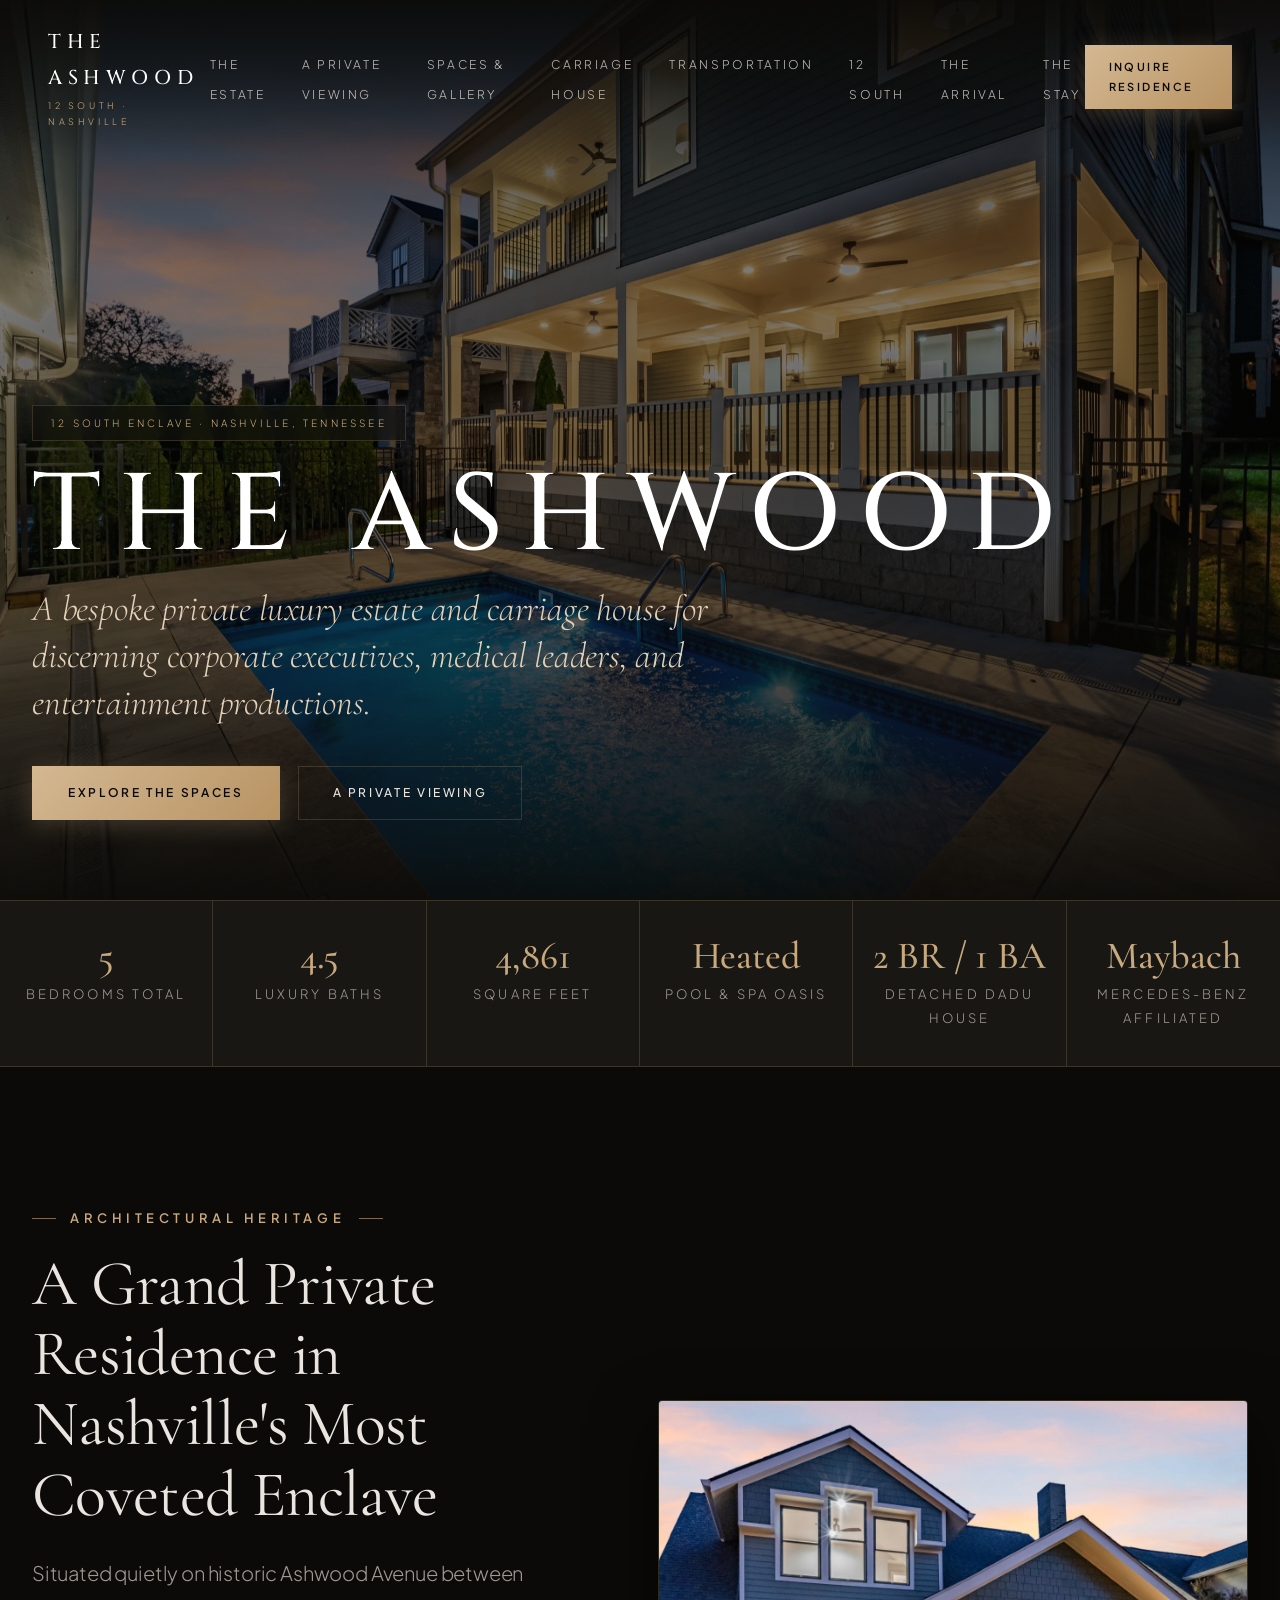
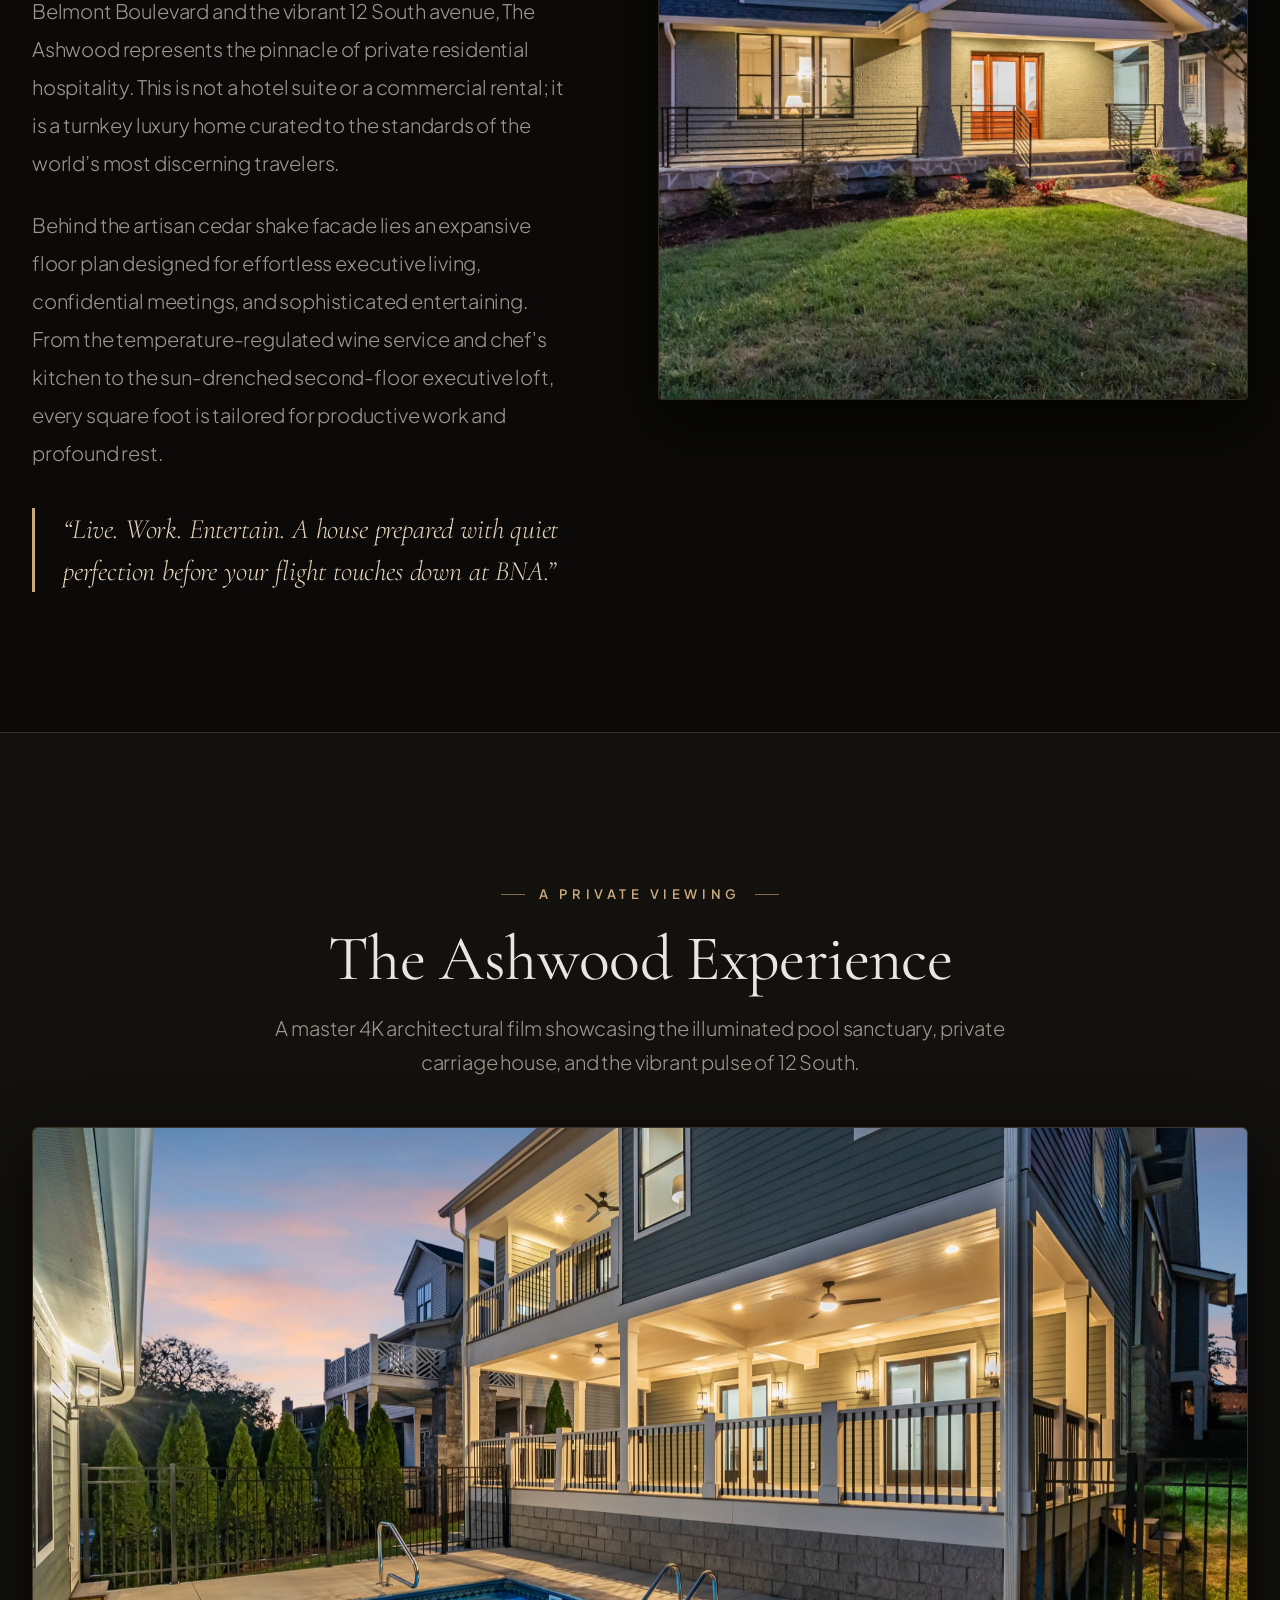
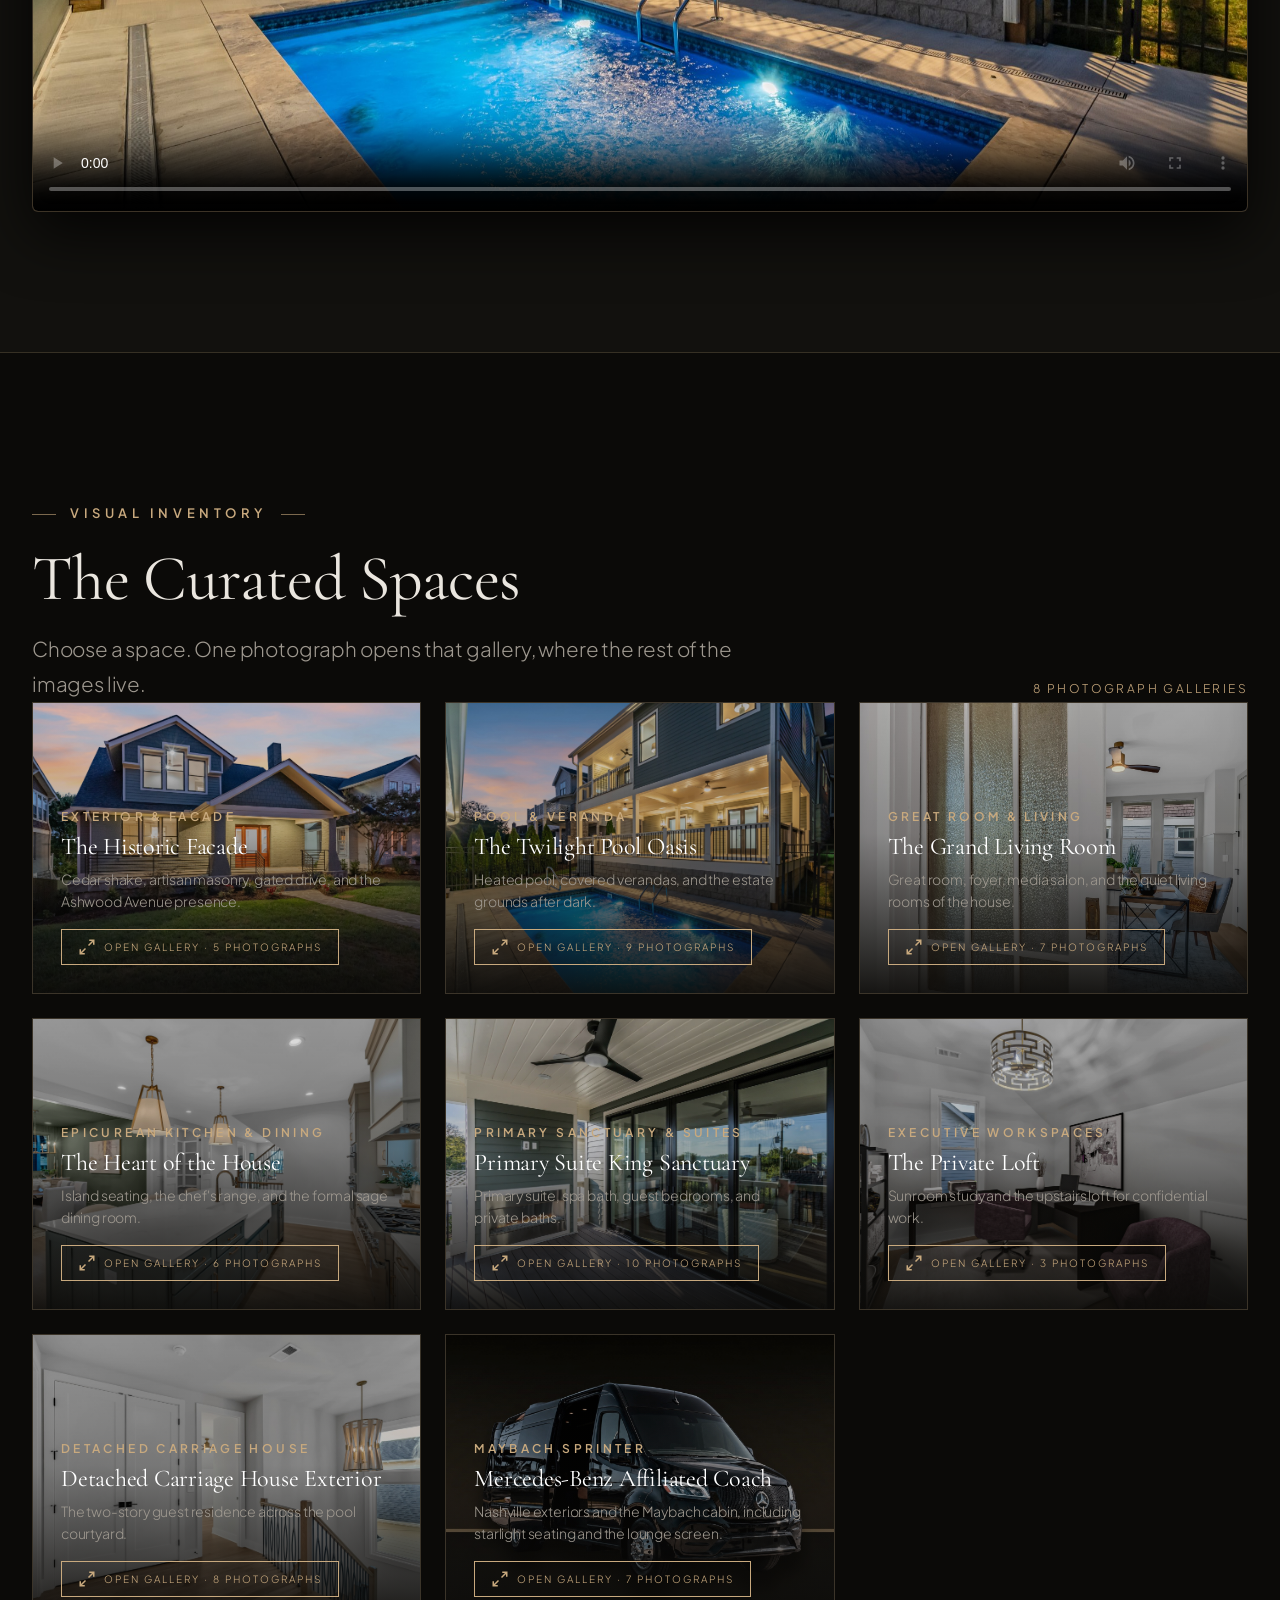
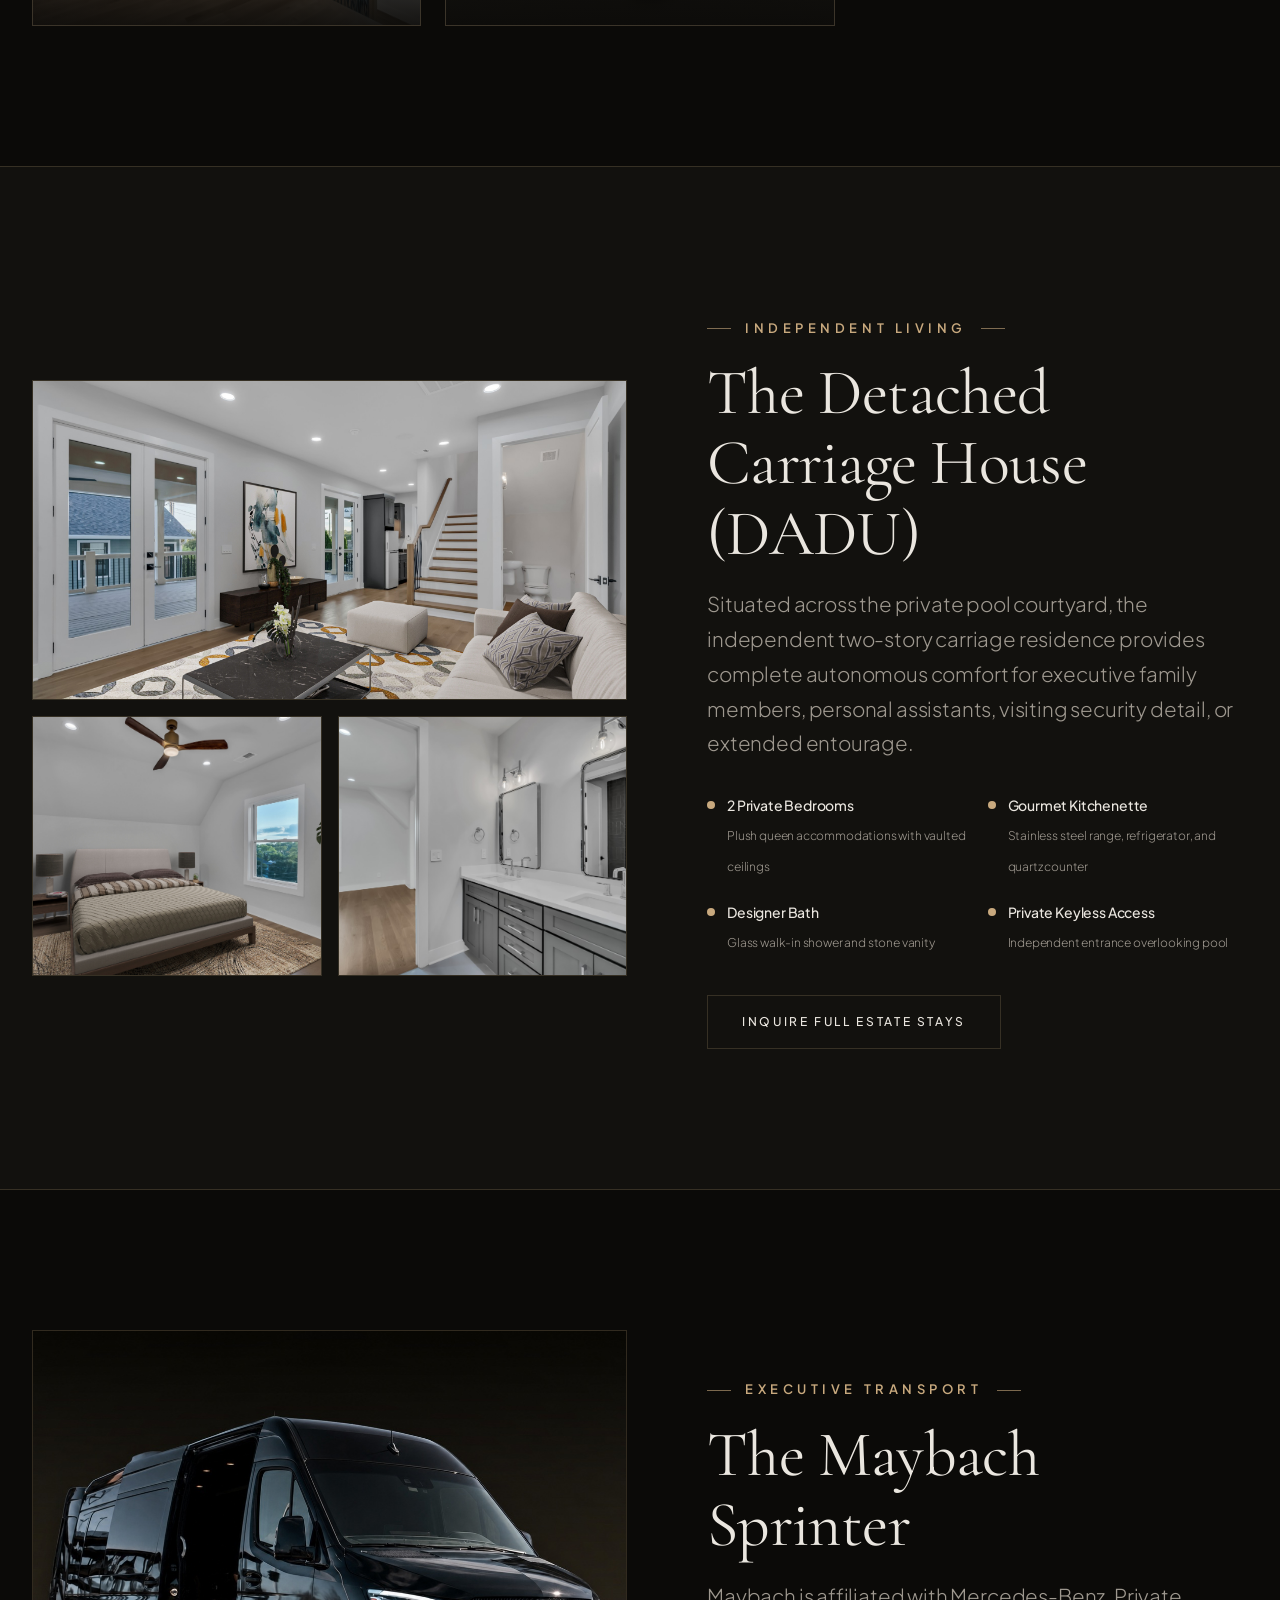
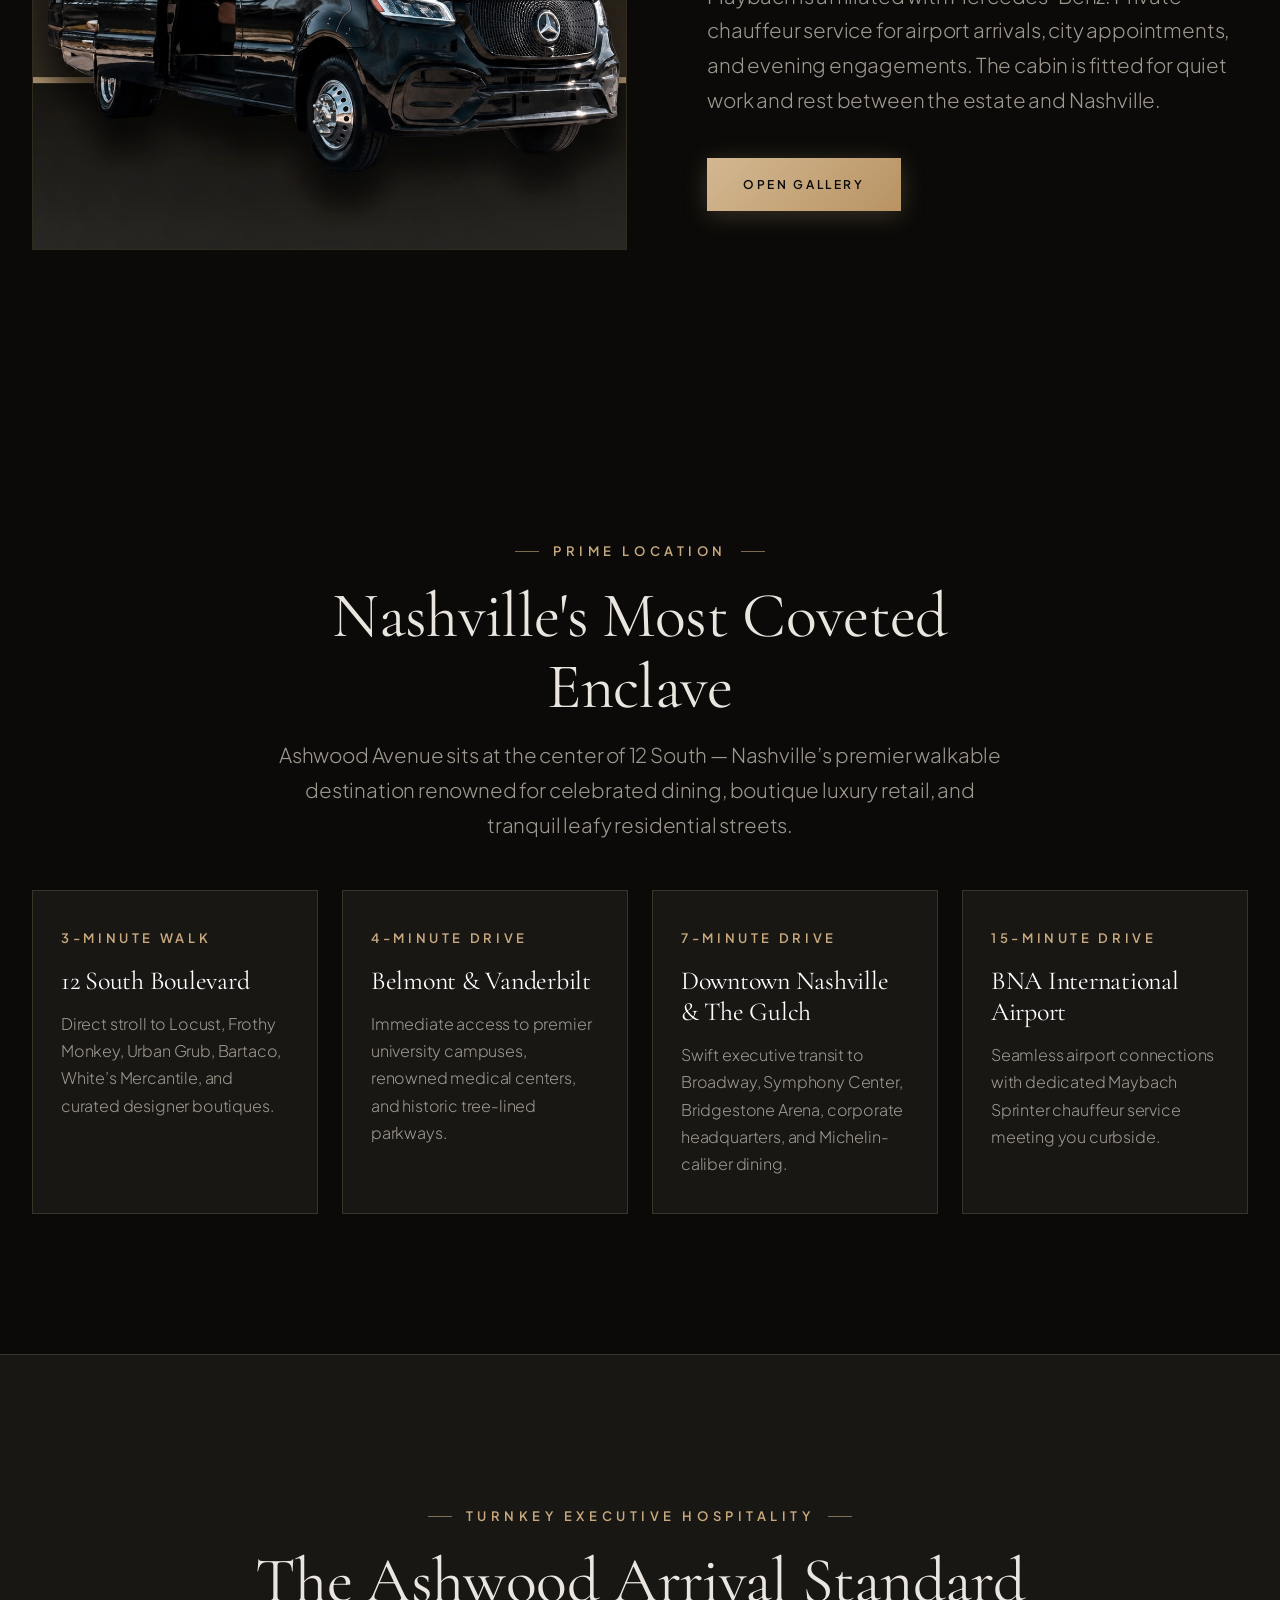
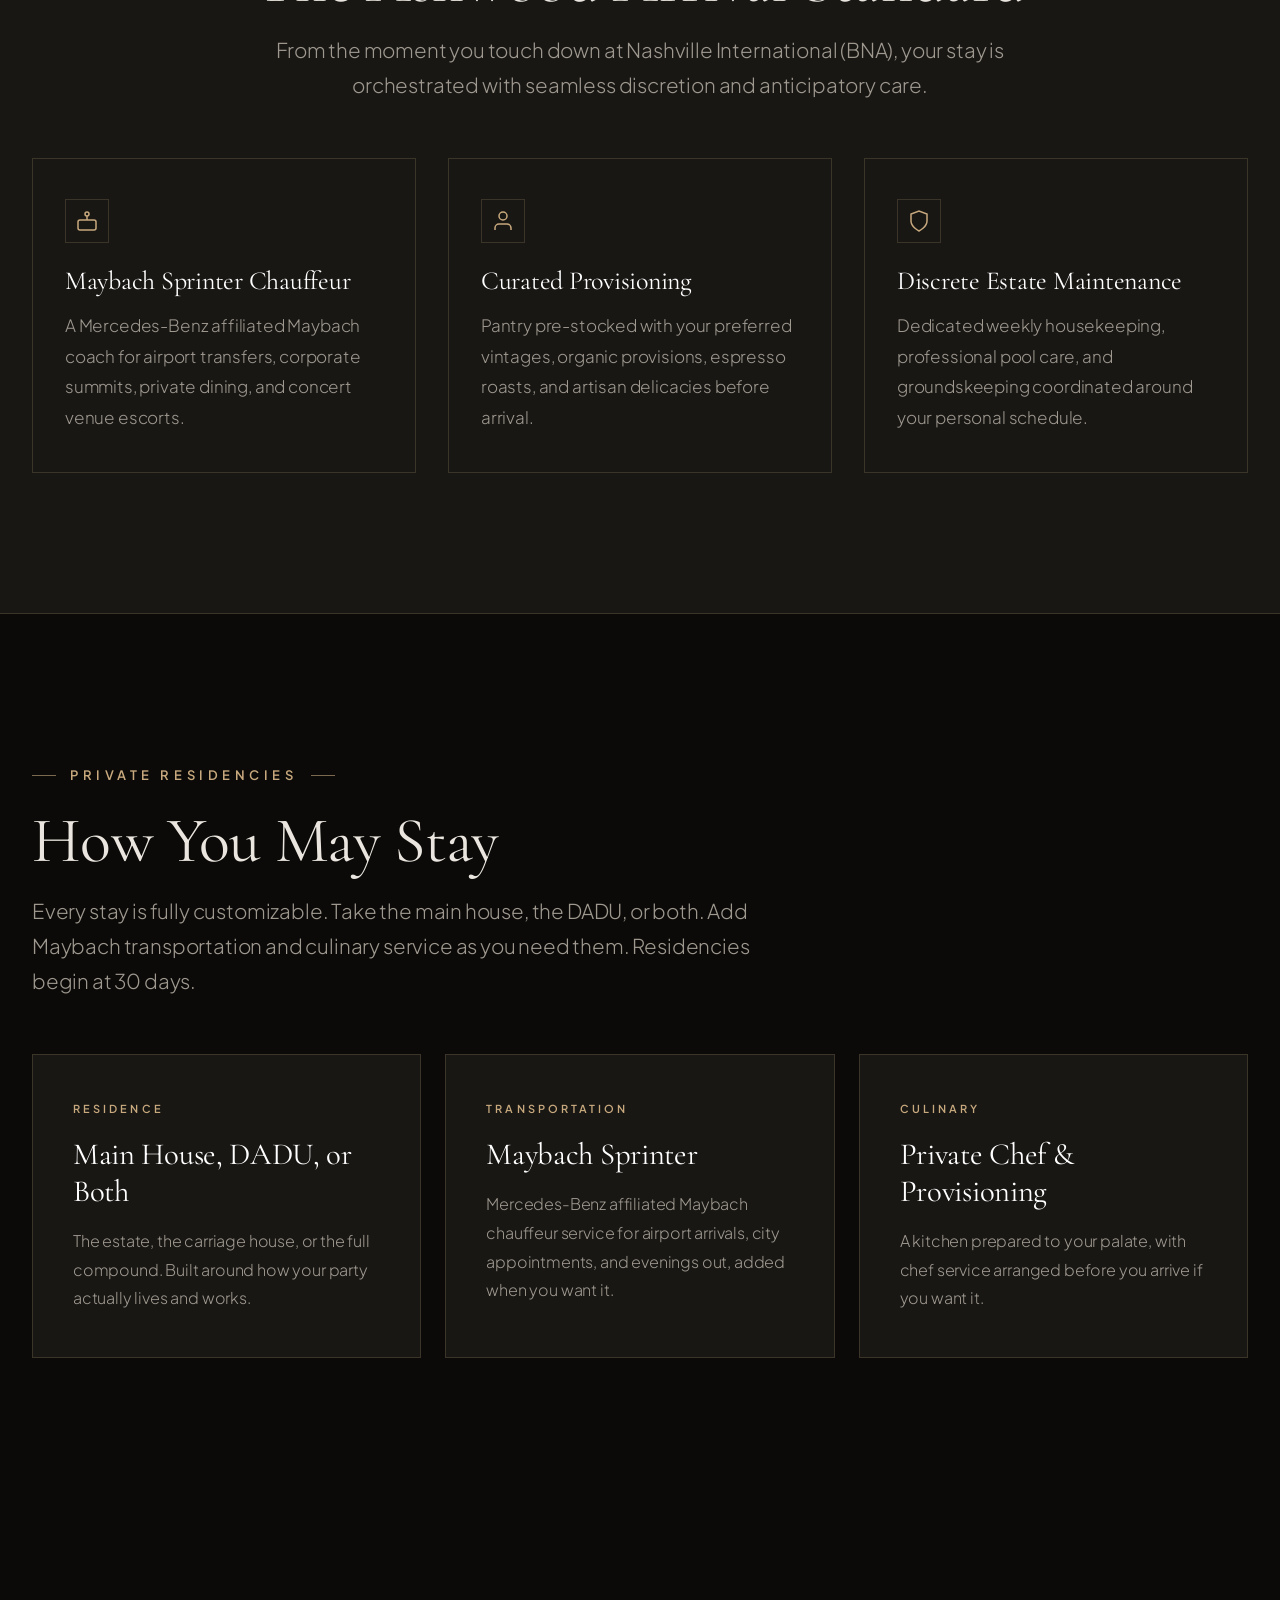
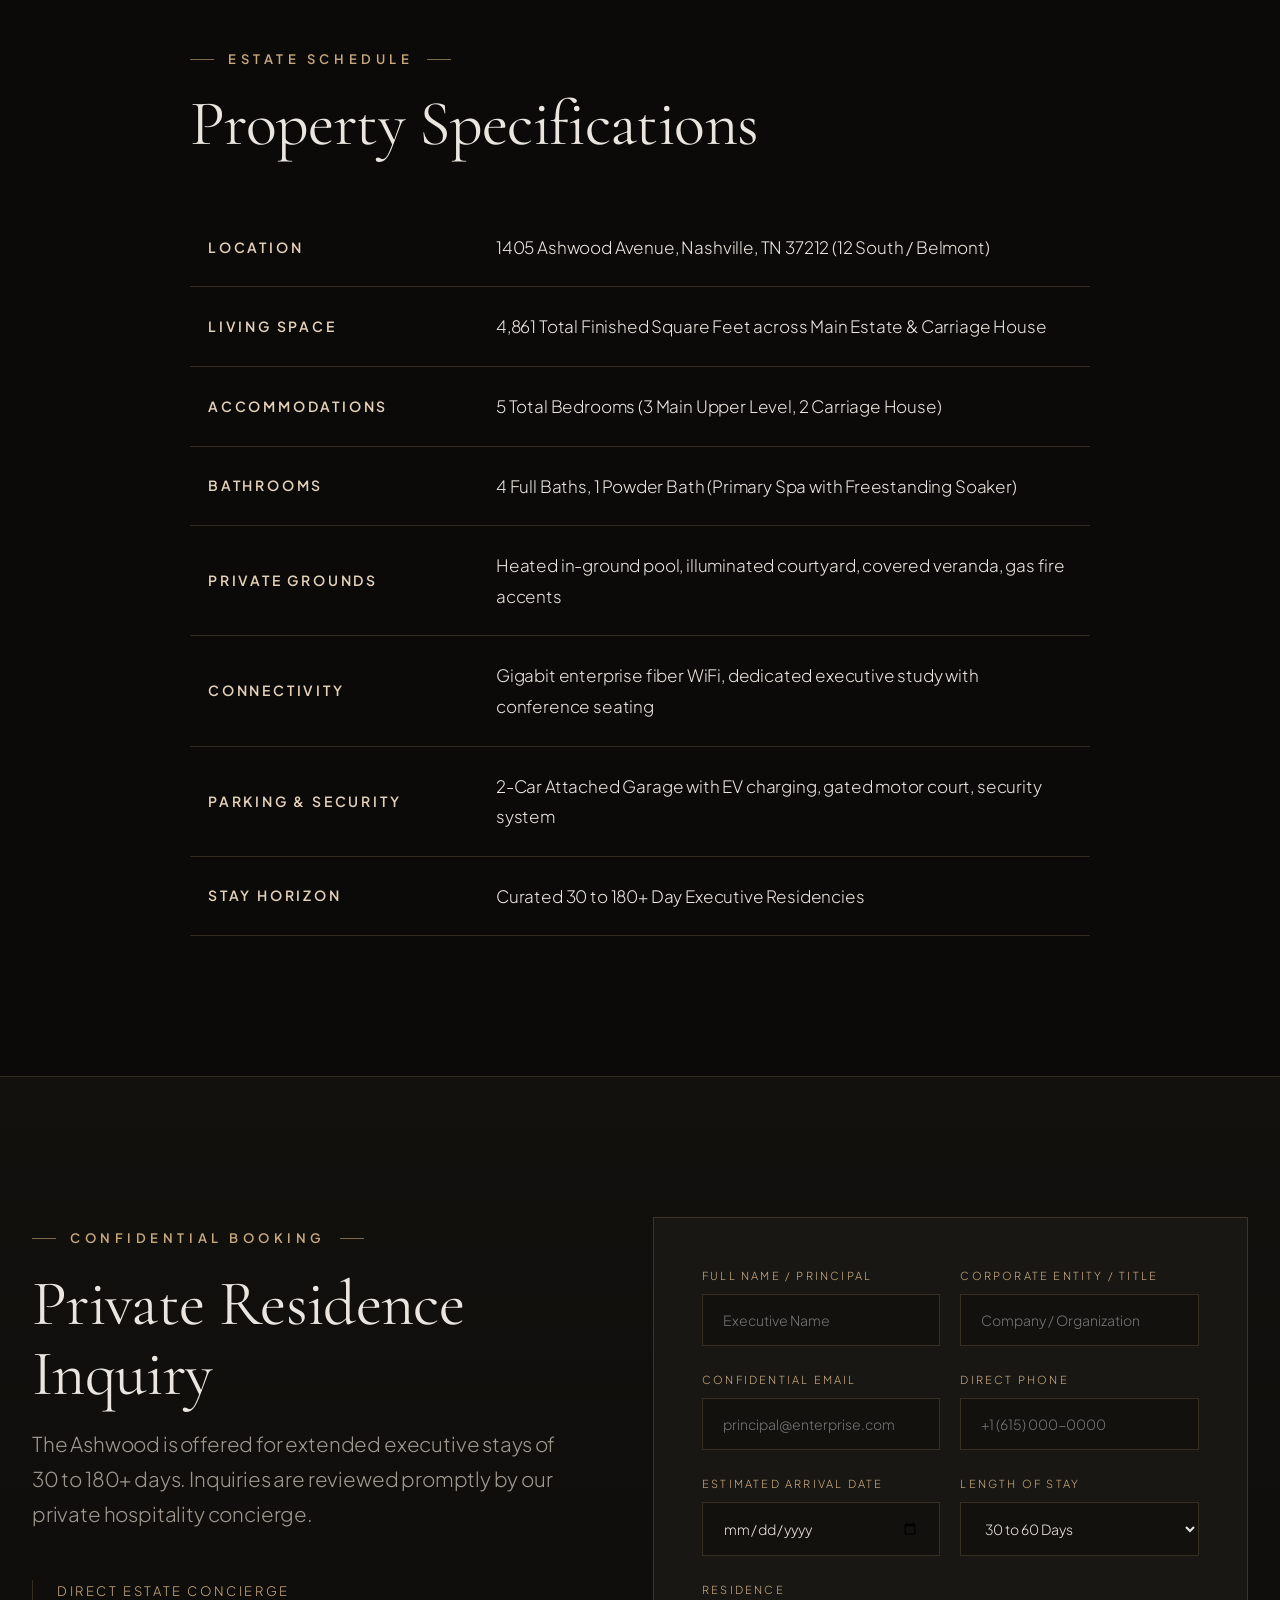
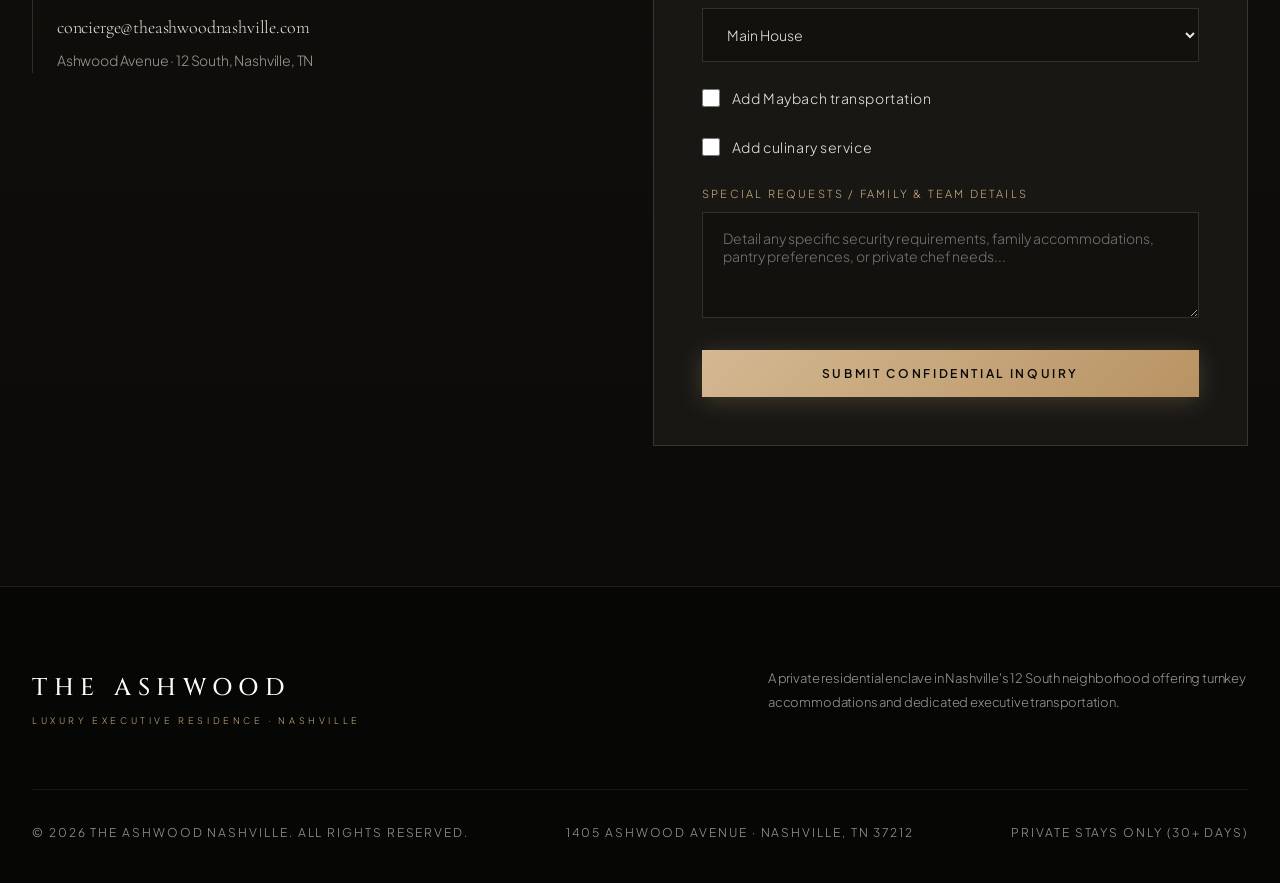
==== commit bb111ac2: "Add Maybach transportation gallery to The Ashwood site. Co-Authored-By: AGI Model 10 <noreply@delphi" ====
--- a/index.html
+++ b/index.html
@@ -4,7 +4,7 @@
   <meta charset="UTF-8" />
   <meta name="viewport" content="width=device-width, initial-scale=1.0" />
   <title>THE ASHWOOD | Ultra-Luxury Executive Estate &middot; 12 South, Nashville</title>
-  <meta name="description" content="The Ashwood is Nashville's premier private executive residence located in the prestigious 12 South enclave. Featuring 5 bedrooms, 4.5 baths, private heated pool, detached carriage house, and bespoke Maybach Sprinter chauffeur service for 30 to 180+ day stays." />
+  <meta name="description" content="The Ashwood is Nashville's premier private executive residence located in the prestigious 12 South enclave. Featuring 5 bedrooms, 4.5 baths, private heated pool, detached carriage house, and Mercedes-Benz affiliated Maybach Sprinter chauffeur service for 30 to 180+ day stays." />
   <link rel="preconnect" href="https://fonts.googleapis.com" />
   <link rel="preconnect" href="https://fonts.gstatic.com" crossorigin />
   <link href="https://fonts.googleapis.com/css2?family=Cinzel:wght@400;500;600;700&family=Cormorant+Garamond:ital,wght@0,300;0,400;0,500;0,600;1,400;1,500&family=Plus+Jakarta+Sans:wght@200;300;400;500;600&display=swap" rel="stylesheet" />
@@ -802,6 +802,85 @@
       }
     }
 
+    .transport-gallery {
+      display: grid;
+      grid-template-columns: 1fr 1fr;
+      grid-template-rows: 340px 340px;
+      gap: 16px;
+      margin-top: 48px;
+    }
+    .transport-cell {
+      position: relative;
+      overflow: hidden;
+      border: 1px solid var(--border-dark);
+      background: var(--bg-card);
+      cursor: pointer;
+      padding: 0;
+      width: 100%;
+      height: 100%;
+      font: inherit;
+      color: inherit;
+      text-align: left;
+      appearance: none;
+      -webkit-appearance: none;
+    }
+    .transport-cell:first-child {
+      grid-row: auto;
+    }
+    .transport-cell img {
+      width: 100%;
+      height: 100%;
+      object-fit: cover;
+      filter: brightness(0.92);
+    }
+    .transport-cell:hover img {
+      transform: scale(1.04);
+      filter: brightness(1);
+    }
+    .transport-cell span {
+      position: absolute;
+      left: 18px;
+      bottom: 16px;
+      font-size: 11px;
+      letter-spacing: 0.22em;
+      text-transform: uppercase;
+      color: var(--accent-gold);
+      text-shadow: 0 8px 24px rgba(0,0,0,0.8);
+    }
+    @media (max-width: 900px) {
+      .transport-gallery {
+        grid-template-columns: 1fr 1fr;
+        grid-template-rows: 240px 240px;
+      }
+      .transport-cell:first-child {
+        grid-column: auto;
+        grid-row: auto;
+      }
+    }
+    @media (max-width: 640px) {
+      .transport-gallery {
+        grid-template-columns: 1fr;
+        grid-template-rows: none;
+      }
+      .transport-cell,
+      .transport-cell:first-child {
+        grid-column: auto;
+        height: 260px;
+      }
+    }
+
+    .stay-options {
+      display: grid;
+      grid-template-columns: repeat(3, 1fr);
+      gap: 24px;
+      margin-top: 56px;
+    }
+    @media (max-width: 800px) {
+      .stay-options {
+        grid-template-columns: 1fr;
+      }
+    }
+
     /* NEIGHBORHOOD 12 SOUTH GUIDE */
     .enclave-grid {
       display: grid;
@@ -1118,6 +1197,7 @@
         <li><a href="#film">A Private Viewing</a></li>
         <li><a href="#spaces">Spaces &amp; Gallery</a></li>
         <li><a href="#carriage-house">Carriage House</a></li>
+        <li><a href="#transportation">Transportation</a></li>
         <li><a href="#neighborhood">12 South</a></li>
         <li><a href="#concierge">The Arrival</a></li>
         <li><a href="#stays">The Stay</a></li>
@@ -1185,7 +1265,7 @@
       </div>
       <div class="stat-item">
         <span class="stat-number">Maybach</span>
-        <span class="stat-label">Chauffeur Service</span>
+        <span class="stat-label">Mercedes-Benz Affiliated</span>
       </div>
     </div>
   </div>
@@ -1223,7 +1303,7 @@
       <div class="film-container" style="margin-top: 48px; border-radius: 6px; position: relative; background: #000; overflow: hidden; border: 1px solid rgba(200, 169, 126, 0.3); box-shadow: 0 20px 60px rgba(0,0,0,0.8);">
         <div class="video-wrapper" style="position: relative; width: 100%; aspect-ratio: 16 / 9; background: #000;">
           <video id="ashwoodMasterVideo" controls playsinline preload="auto" poster="photos/2705604-1.jpg" style="width: 100%; height: 100%; object-fit: cover; display: block;">
-            <source src="video/THE-ASHWOOD-commercial.mp4" type="video/mp4" />
+            <source src="video/THE-ASHWOOD-commercial.mp4?v=github" type="video/mp4" />
             Your browser does not support HTML5 video.
           </video>
         </div>
@@ -1241,7 +1321,7 @@
           <p class="section-desc">Choose a space. One photograph opens that gallery, where the rest of the images live.</p>
         </div>
         <div>
-          <span style="font-size: 12px; letter-spacing: 0.2em; text-transform: uppercase; color: var(--accent-gold);">7 Photograph Galleries</span>
+          <span style="font-size: 12px; letter-spacing: 0.2em; text-transform: uppercase; color: var(--accent-gold);">8 Photograph Galleries</span>
         </div>
       </div>
 
@@ -1346,6 +1426,21 @@
             <span class="view-btn">
               <svg width="18" height="18" viewBox="0 0 24 24" fill="none" stroke="currentColor" stroke-width="2"><path d="M15 3h6v6M9 21H3v-6M21 3l-7 7M3 21l7-7"/></svg>
               <span>Open Gallery · 8 Photographs</span>
+            </span>
+          </div>
+        </div>
+      </a>
+
+      <a class="gallery-card gallery-cover" href="gallery-transportation.html" data-category="transport">
+        <div class="card-media">
+          <img src="photos/maybach/maybach-hero.jpeg?v=noglare" alt="Maybach Sprinter" loading="lazy" />
+          <div class="card-overlay">
+            <span class="card-tag">Maybach Sprinter</span>
+            <h4 class="card-title">Mercedes-Benz Affiliated Coach</h4>
+            <p class="card-desc">Nashville exteriors and the Maybach cabin, including starlight seating and the lounge screen.</p>
+            <span class="view-btn">
+              <svg width="18" height="18" viewBox="0 0 24 24" fill="none" stroke="currentColor" stroke-width="2"><path d="M15 3h6v6M9 21H3v-6M21 3l-7 7M3 21l7-7"/></svg>
+              <span>Open Gallery · 7 Photographs</span>
             </span>
           </div>
         </div>
@@ -1411,6 +1506,27 @@
     </div>
   </section>
 
+  <!-- MAYBACH TRANSPORTATION -->
+  <section class="editorial-section" id="transportation">
+    <div class="container">
+      <div class="dadu-grid">
+        <a class="gallery-cover" href="gallery-transportation.html" style="display:block;">
+          <div class="dadu-thumb span-2" style="grid-column: span 1; height: 520px; width: 100%;">
+            <img src="photos/maybach/maybach-hero.jpeg?v=noglare" alt="Maybach Sprinter" />
+          </div>
+        </a>
+        <div>
+          <span class="eyebrow">Executive Transport</span>
+          <h2>The Maybach Sprinter</h2>
+          <p class="section-desc">Maybach is affiliated with Mercedes-Benz. Private chauffeur service for airport arrivals, city appointments, and evening engagements. The cabin is fitted for quiet work and rest between the estate and Nashville.</p>
+          <div style="margin-top: 40px;">
+            <a href="gallery-transportation.html" class="btn-gold">Open Gallery</a>
+          </div>
+        </div>
+      </div>
+    </div>
+  </section>
+
   <!-- 12 SOUTH NEIGHBORHOOD ENCLAVE -->
   <section class="editorial-section" id="neighborhood">
     <div class="container">
@@ -1460,7 +1576,7 @@
             <svg width="24" height="24" viewBox="0 0 24 24" fill="none" stroke="currentColor" stroke-width="1.5"><rect x="3" y="11" width="18" height="10" rx="2"/><circle cx="12" cy="5" r="2"/><path d="M12 7v4"/><line x1="8" y1="16" x2="8" y2="16"/><line x1="16" y1="16" x2="16" y2="16"/></svg>
           </div>
           <h4>Maybach Sprinter Chauffeur</h4>
-          <p>Private executive transportation for airport transfers, corporate summits, private dining, and concert venue escorts.</p>
+          <p>A Mercedes-Benz affiliated Maybach coach for airport transfers, corporate summits, private dining, and concert venue escorts.</p>
         </div>
         <div class="amenity-card">
           <div class="amenity-icon">
@@ -1486,32 +1602,25 @@
       <div style="max-width: 820px;">
         <span class="eyebrow">Private Residencies</span>
         <h2>How You May Stay</h2>
-        <p class="section-desc">The Ashwood is offered only for stays of 30 days and longer. Choose the primary residence or the guesthouse, then decide whether chauffeur service travels with you. A culinary package may be added to any of the four.</p>
-      </div>
-
-      <div class="stay-grid">
+        <p class="section-desc">Every stay is fully customizable. Take the main house, the DADU, or both. Add Maybach transportation and culinary service as you need them. Residencies begin at 30 days.</p>
+      </div>
+
+      <div class="stay-options">
         <article class="stay-card">
-          <h3>Primary Residence</h3>
-          <p>The main estate as a private home. Suites, chef's kitchen, living rooms, pool, and veranda, prepared for an extended stay of thirty days or more.</p>
+          <span class="stay-index">Residence</span>
+          <h3>Main House, DADU, or Both</h3>
+          <p>The estate, the carriage house, or the full compound. Built around how your party actually lives and works.</p>
         </article>
         <article class="stay-card">
-          <h3>Primary Residence + Transportation</h3>
-          <p>The main estate with Maybach Sprinter chauffeur service for airport arrivals, city appointments, and evening engagements.</p>
+          <span class="stay-index">Transportation</span>
+          <h3>Maybach Sprinter</h3>
+          <p>Mercedes-Benz affiliated Maybach chauffeur service for airport arrivals, city appointments, and evenings out, added when you want it.</p>
         </article>
         <article class="stay-card">
-          <h3>Guesthouse Rental</h3>
-          <p>The detached carriage house on its own. Two bedrooms, kitchenette, and private entry across the courtyard, for a quieter independent stay.</p>
+          <span class="stay-index">Culinary</span>
+          <h3>Private Chef &amp; Provisioning</h3>
+          <p>A kitchen prepared to your palate, with chef service arranged before you arrive if you want it.</p>
         </article>
-        <article class="stay-card">
-          <h3>Guesthouse Rental + Transportation</h3>
-          <p>The carriage house with chauffeur service, for a smaller footprint that still arrives and moves through Nashville with ease.</p>
-        </article>
-      </div>
-
-      <div class="culinary-note">
-        <span class="stay-index">Available With Every Stay</span>
-        <h3>Culinary Package</h3>
-        <p>A private chef and a kitchen provisioned to your palate, arranged before you arrive. This addition may be joined to any of the four residencies above.</p>
       </div>
     </div>
   </section>
@@ -1619,19 +1728,25 @@
             </div>
 
             <div class="form-group">
-              <label>Residence Option</label>
-              <select id="inq_transport">
-                <option value="primary-residence">Primary Residence</option>
-                <option value="primary-residence-transport" selected>Primary Residence + Transportation</option>
-                <option value="guesthouse">Guesthouse Rental</option>
-                <option value="guesthouse-transport">Guesthouse Rental + Transportation</option>
+              <label>Residence</label>
+              <select id="inq_residence">
+                <option value="main-house" selected>Main House</option>
+                <option value="dadu">DADU</option>
+                <option value="both">Main House and DADU</option>
               </select>
+            </div>
+
+            <div class="form-group">
+              <label class="check-label">
+                <input type="checkbox" id="inq_transport" />
+                Add Maybach transportation
+              </label>
             </div>
 
             <div class="form-group">
               <label class="check-label">
                 <input type="checkbox" id="inq_culinary" />
-                Add the Culinary Package
+                Add culinary service
               </label>
             </div>
 
@@ -1649,6 +1764,21 @@
       </div>
     </div>
   </section>
+
+  <div class="lightbox" id="transportLightbox" role="dialog" aria-modal="true" aria-labelledby="lightboxTitle">
+    <button type="button" class="lightbox-close" onclick="closeTransportLightbox()" aria-label="Close gallery">&times;</button>
+    <button type="button" class="lightbox-nav lightbox-prev" onclick="stepTransportLightbox(-1)" aria-label="Previous photograph">&#8249;</button>
+    <button type="button" class="lightbox-nav lightbox-next" onclick="stepTransportLightbox(1)" aria-label="Next photograph">&#8250;</button>
+    <div class="lightbox-content">
+      <div class="lightbox-img-wrapper">
+        <img id="lightboxImg" src="photos/maybach/IMG_0142.jpeg" alt="Maybach Sprinter" />
+      </div>
+      <div class="lightbox-info">
+        <div class="lightbox-title" id="lightboxTitle">Maybach Sprinter</div>
+        <div class="lightbox-desc" id="lightboxDesc">Three-quarter exterior</div>
+      </div>
+    </div>
+  </div>
 
   <!-- FOOTER -->
   <footer class="site-footer">
@@ -1700,8 +1830,9 @@
       const phone = document.getElementById('inq_phone').value;
       const arrival = document.getElementById('inq_arrival').value;
       const duration = document.getElementById('inq_duration').value;
-      const staySelect = document.getElementById('inq_transport');
-      const stay = staySelect.options[staySelect.selectedIndex].text;
+      const residenceSelect = document.getElementById('inq_residence');
+      const residence = residenceSelect.options[residenceSelect.selectedIndex].text;
+      const transport = document.getElementById('inq_transport').checked ? "Yes" : "No";
       const culinary = document.getElementById('inq_culinary').checked ? "Yes" : "No";
       const notes = document.getElementById('inq_notes').value;
 
@@ -1715,8 +1846,9 @@
         "Phone: " + phone + "\n" +
         "Arrival: " + arrival + "\n" +
         "Stay Horizon: " + duration + "\n" +
-        "Residence Option: " + stay + "\n" +
-        "Culinary Package: " + culinary + "\n\n" +
+        "Residence: " + residence + "\n" +
+        "Maybach Transportation: " + transport + "\n" +
+        "Culinary Service: " + culinary + "\n\n" +
         "Notes & Special Requests:\n" + notes
       );
 
@@ -1725,6 +1857,43 @@
         window.location.href = "mailto:concierge@theashwoodnashville.com?subject=" + subject + "&body=" + body;
       }, 600);
     }
+
+    const transportPhotos = [
+      { src: "photos/maybach/IMG_0149.jpeg", title: "The Maybach Sprinter", desc: "Rear view with the city behind" },
+      { src: "photos/maybach/IMG_0142.jpeg", title: "Nissan Stadium", desc: "Maybach Sprinter at Nissan Stadium" },
+      { src: "photos/maybach/IMG_0148.jpeg", title: "Rear Lounge", desc: "Rear doors open with the cabin screen" }
+    ];
+    let transportIndex = 0;
+
+    function openTransportLightbox(index) {
+      transportIndex = index;
+      const photo = transportPhotos[transportIndex];
+      document.getElementById('lightboxImg').src = photo.src;
+      document.getElementById('lightboxImg').alt = photo.title;
+      document.getElementById('lightboxTitle').textContent = photo.title;
+      document.getElementById('lightboxDesc').textContent = photo.desc;
+      document.getElementById('transportLightbox').classList.add('active');
+    }
+
+    function closeTransportLightbox() {
+      document.getElementById('transportLightbox').classList.remove('active');
+    }
+
+    function stepTransportLightbox(dir) {
+      transportIndex = (transportIndex + dir + transportPhotos.length) % transportPhotos.length;
+      openTransportLightbox(transportIndex);
+    }
+
+    document.querySelectorAll('#transportGallery .transport-cell').forEach((cell) => {
+      cell.addEventListener('click', () => openTransportLightbox(Number(cell.dataset.index)));
+    });
+    document.addEventListener('keydown', (e) => {
+      const box = document.getElementById('transportLightbox');
+      if (!box.classList.contains('active')) return;
+      if (e.key === 'Escape') closeTransportLightbox();
+      if (e.key === 'ArrowRight') stepTransportLightbox(1);
+      if (e.key === 'ArrowLeft') stepTransportLightbox(-1);
+    });
   </script>
 </body>
 </html>
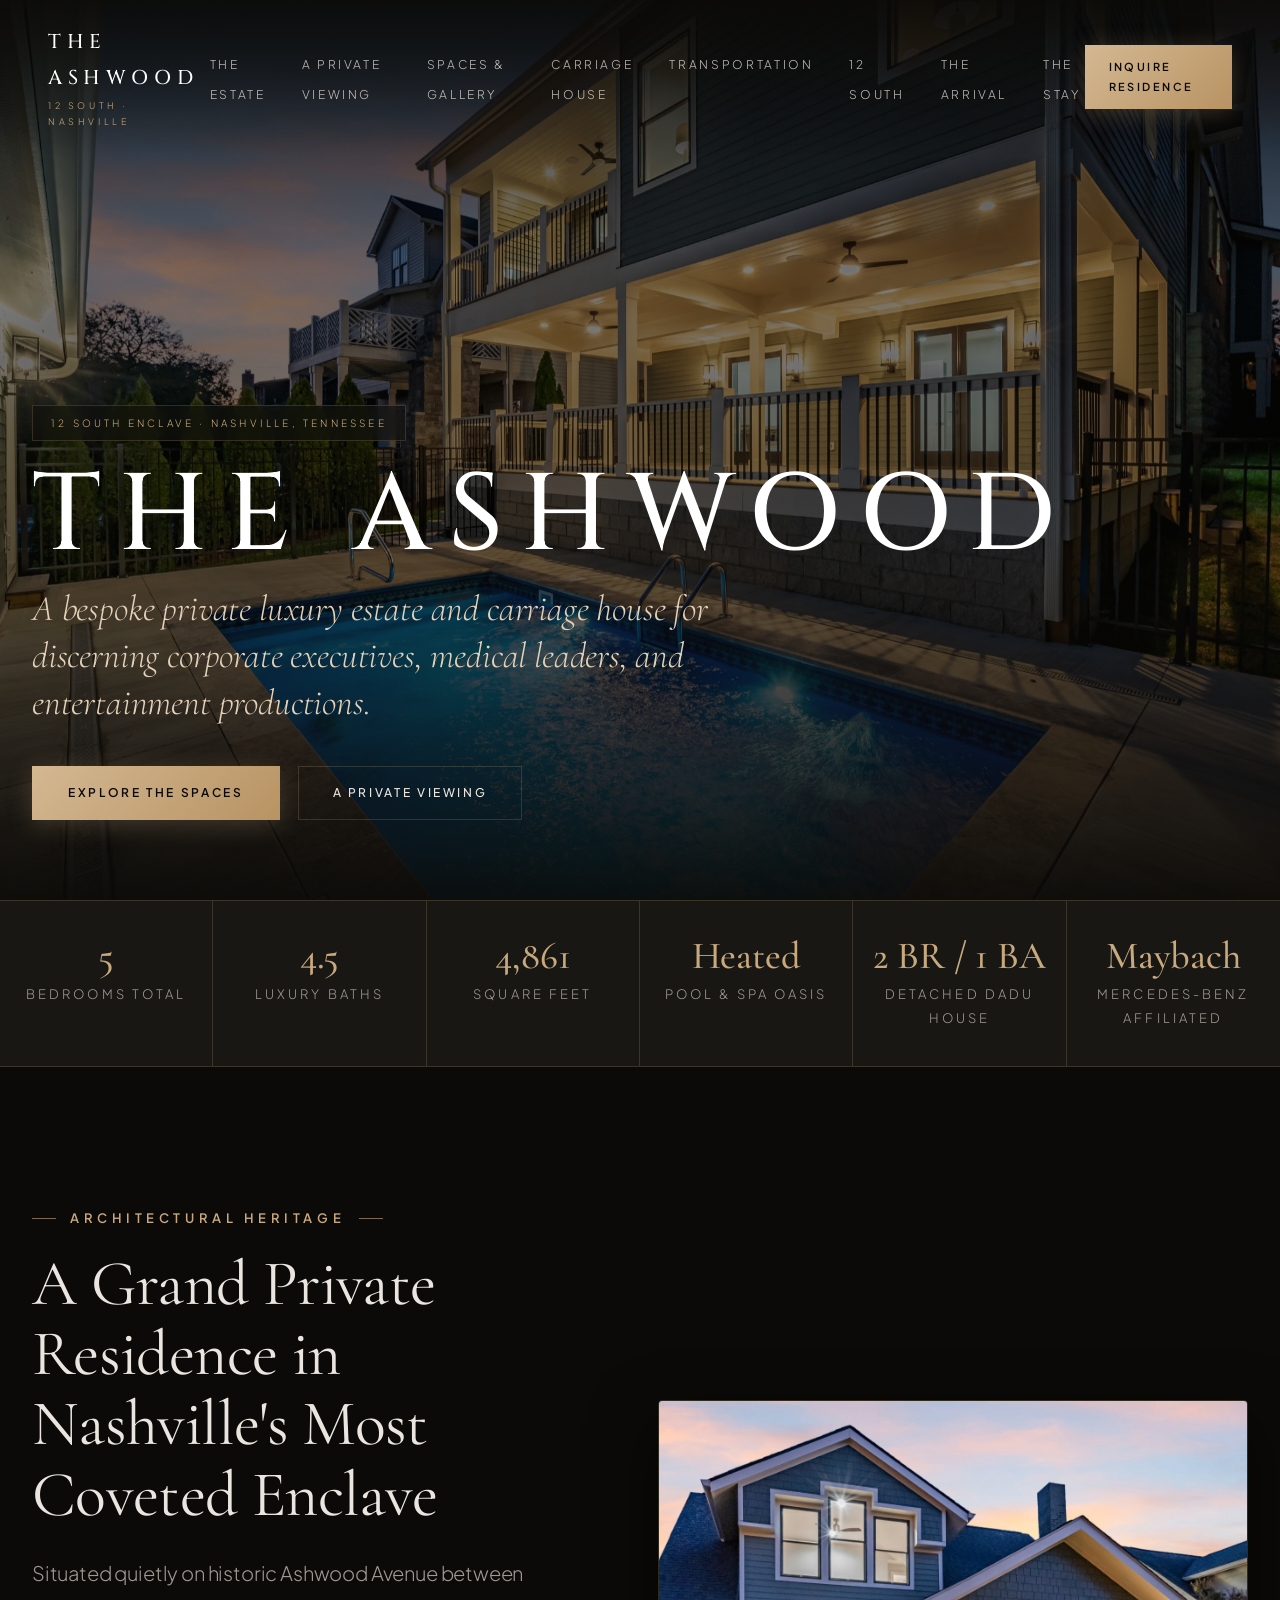
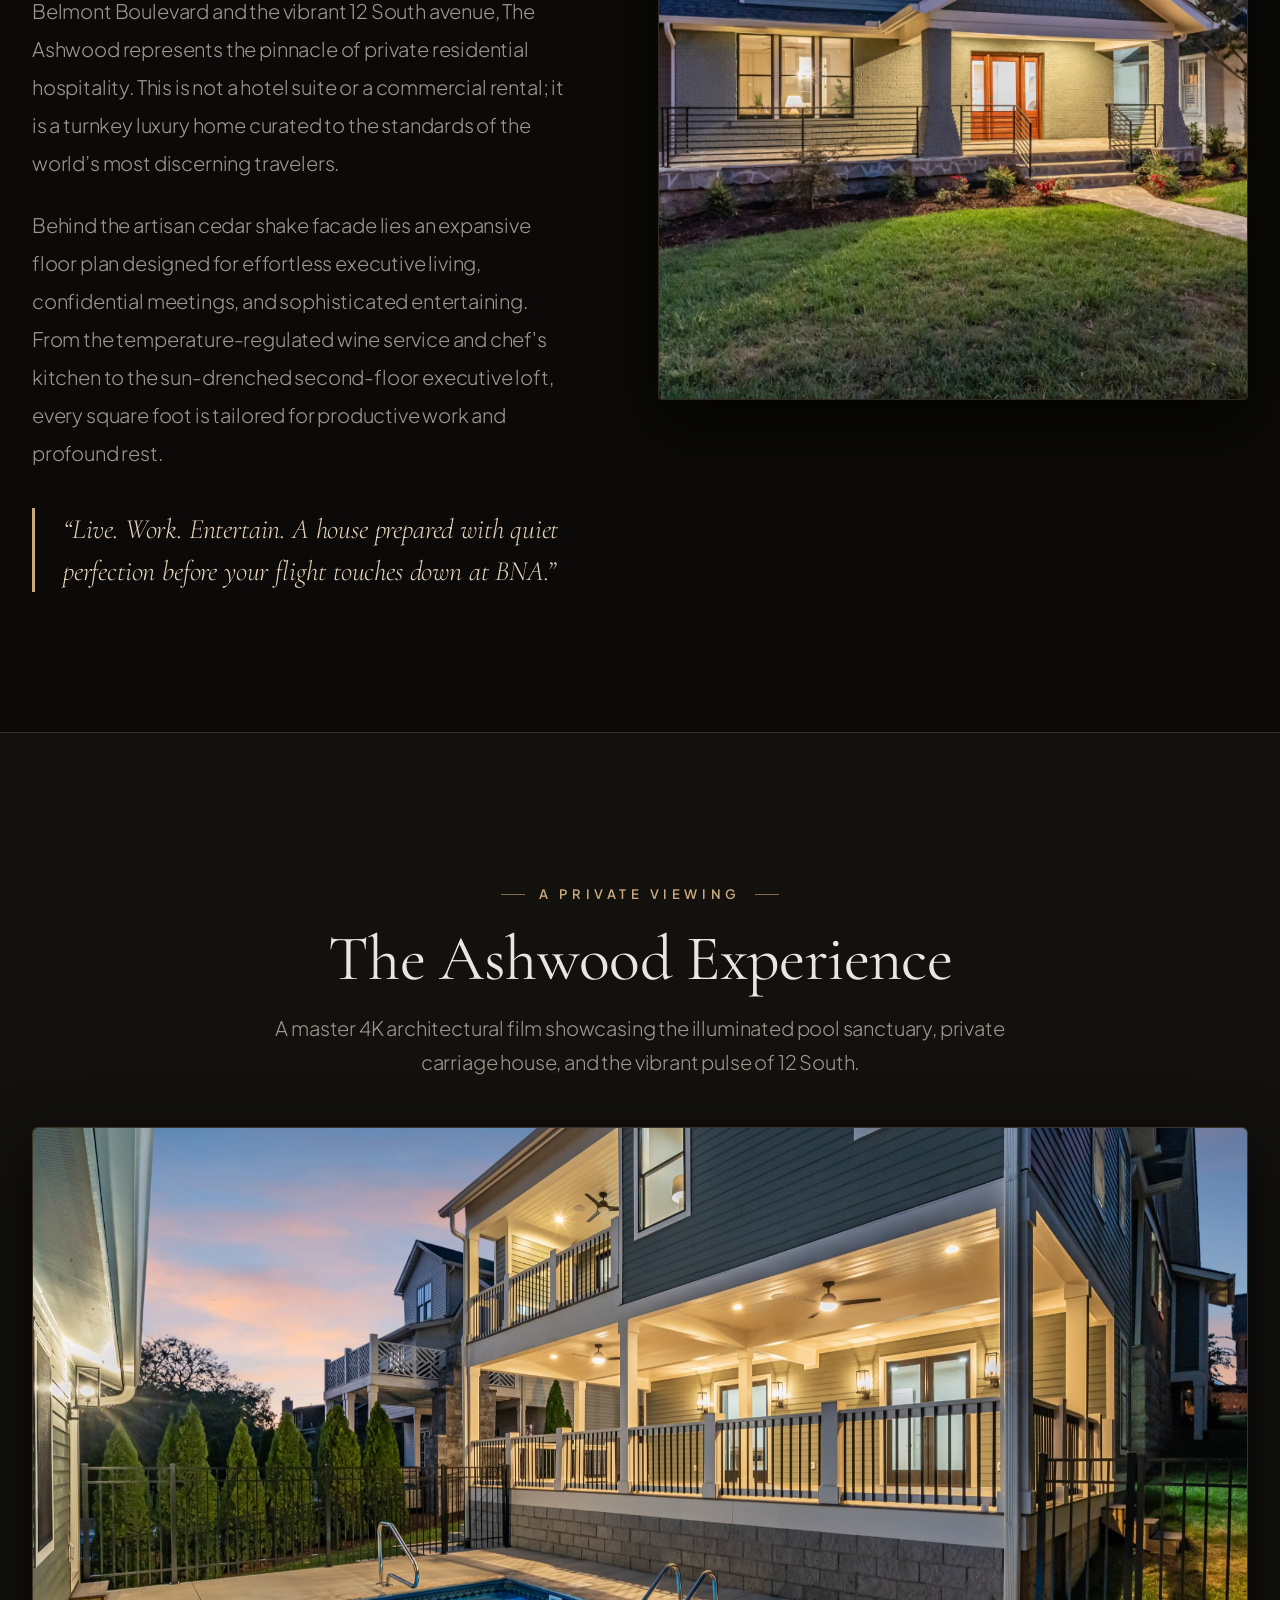
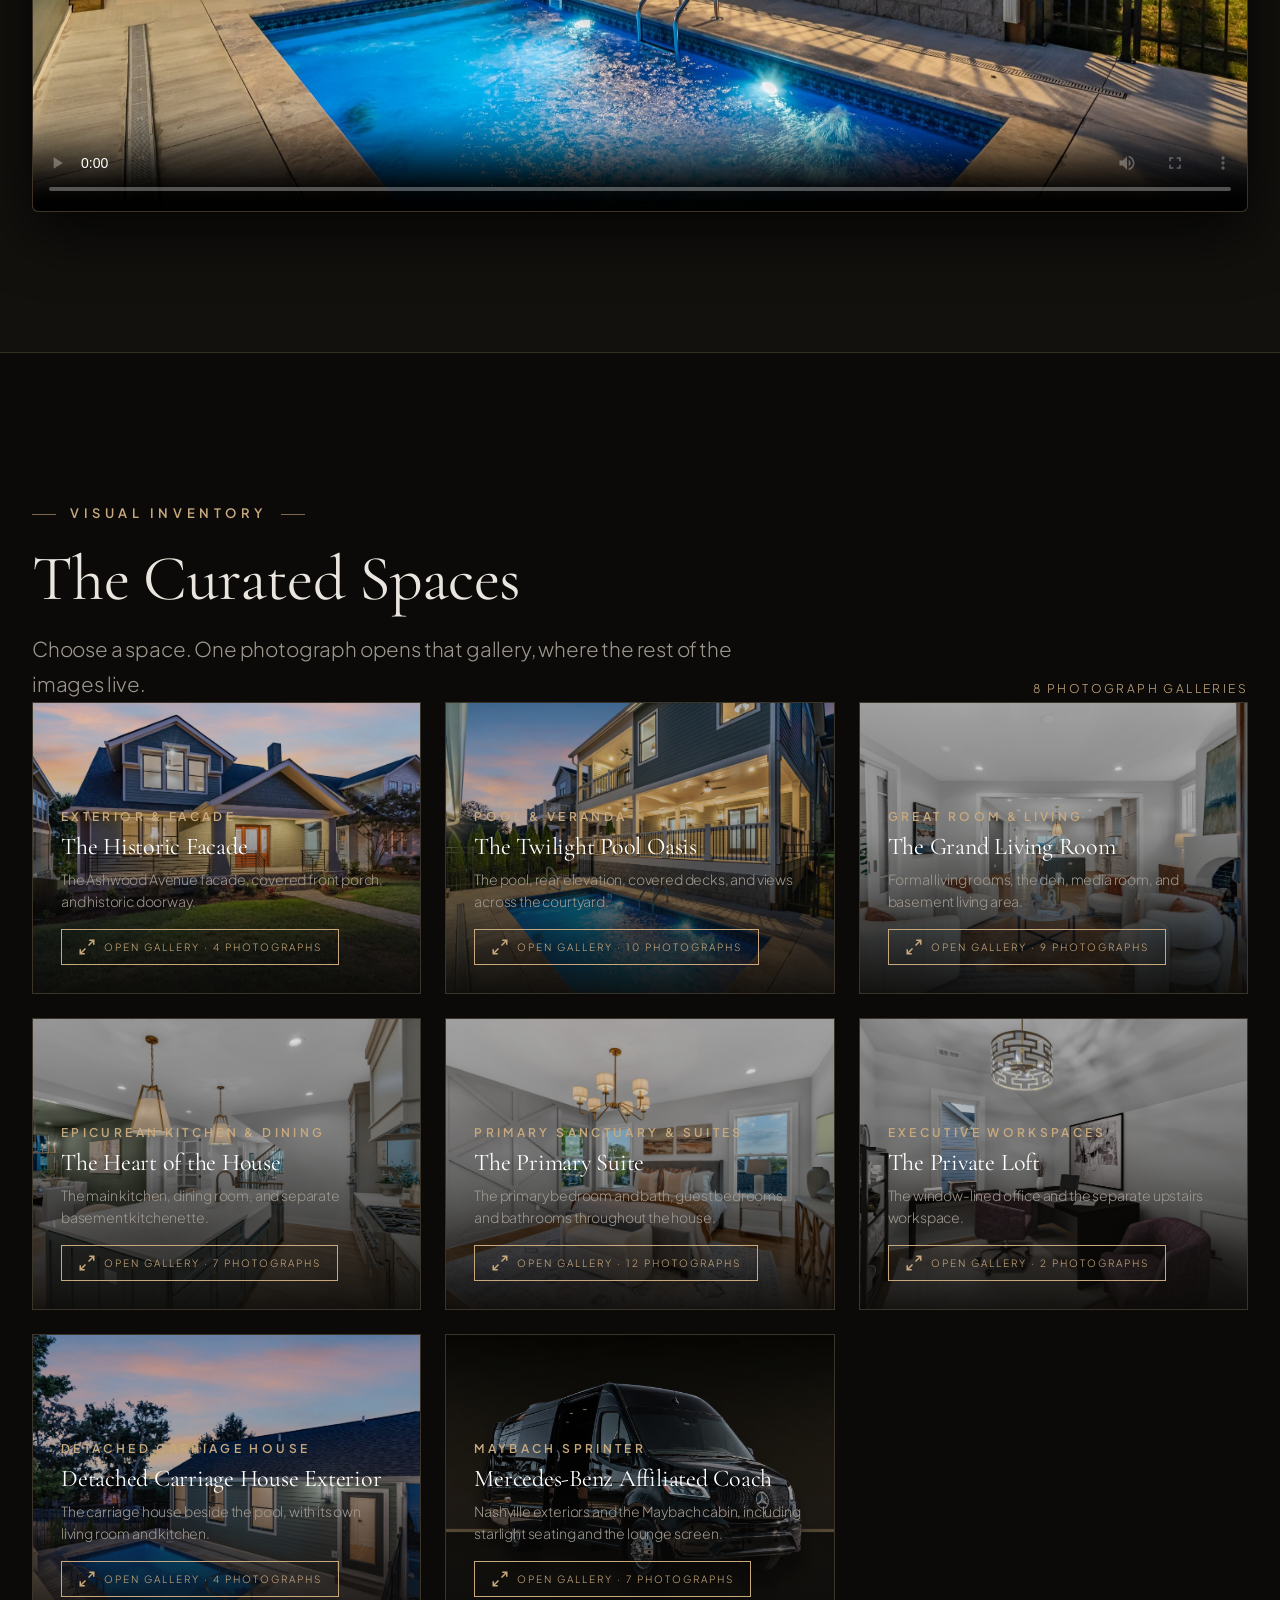
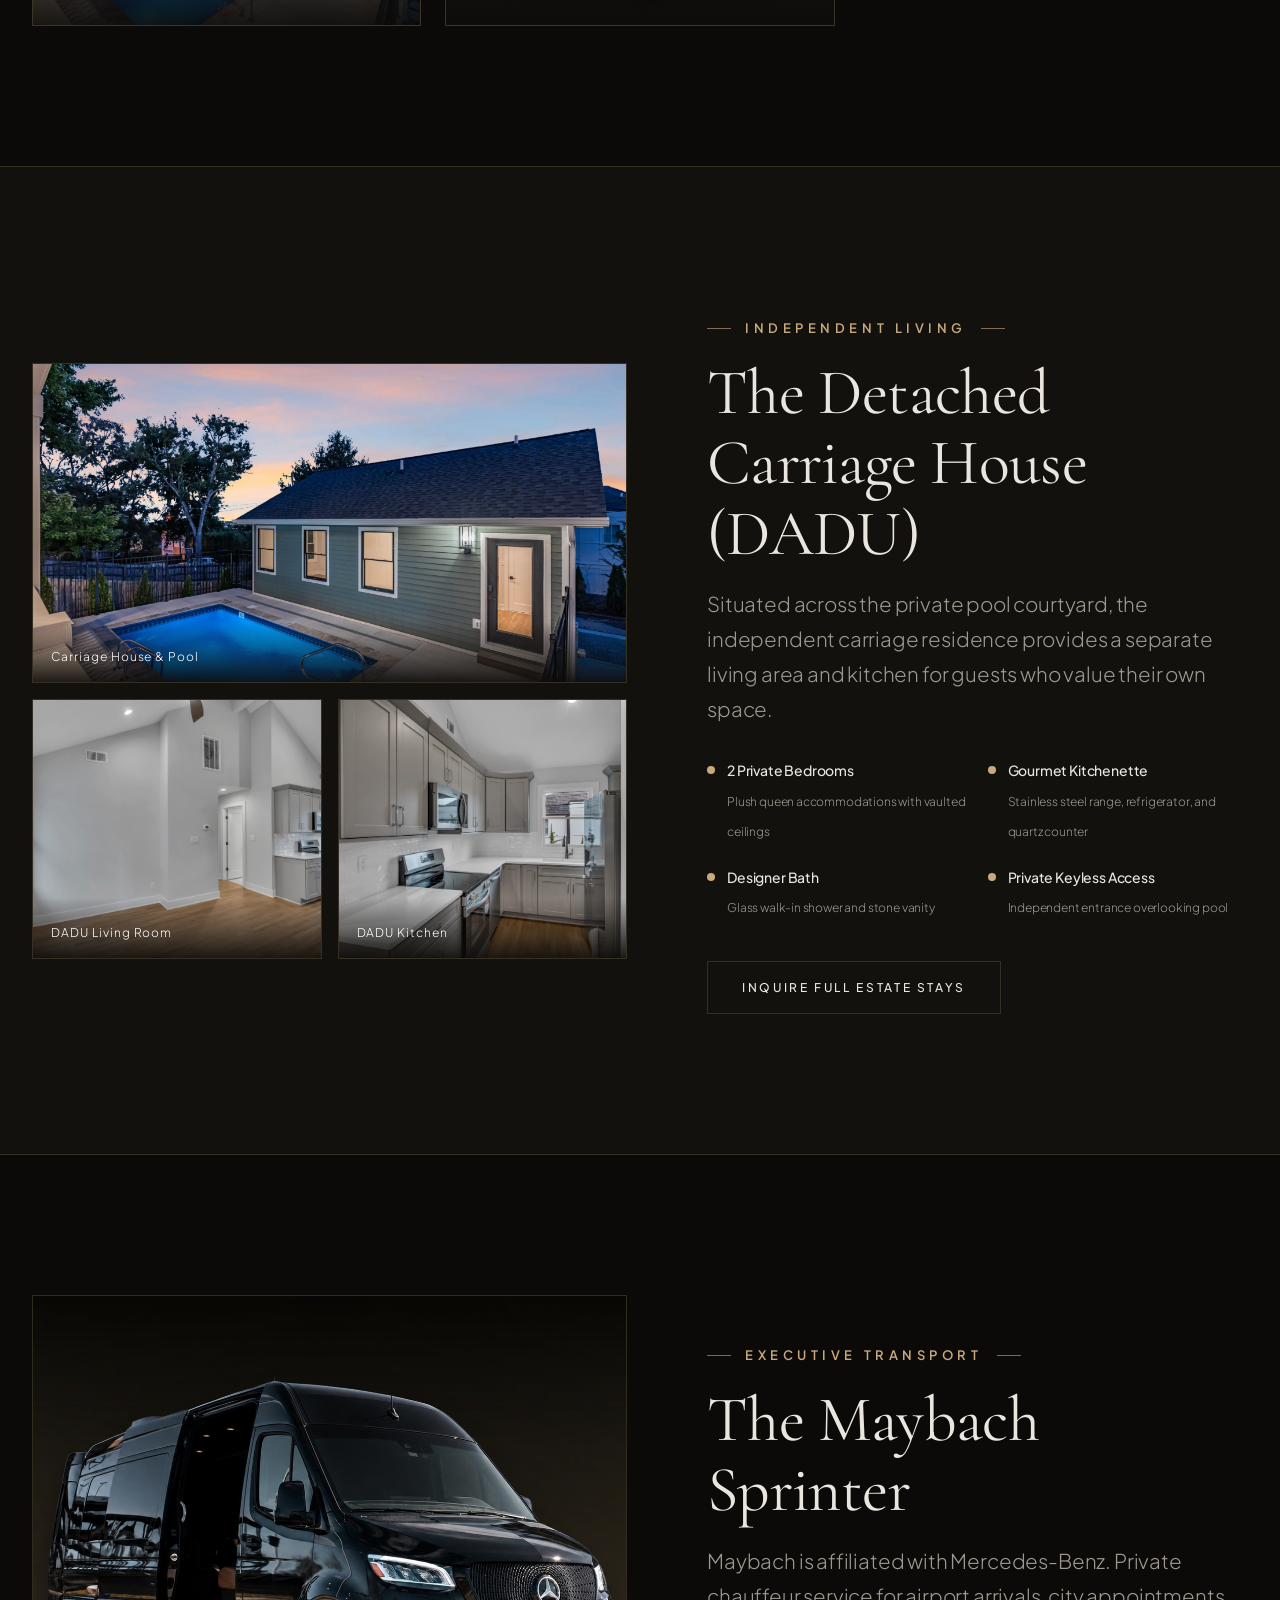
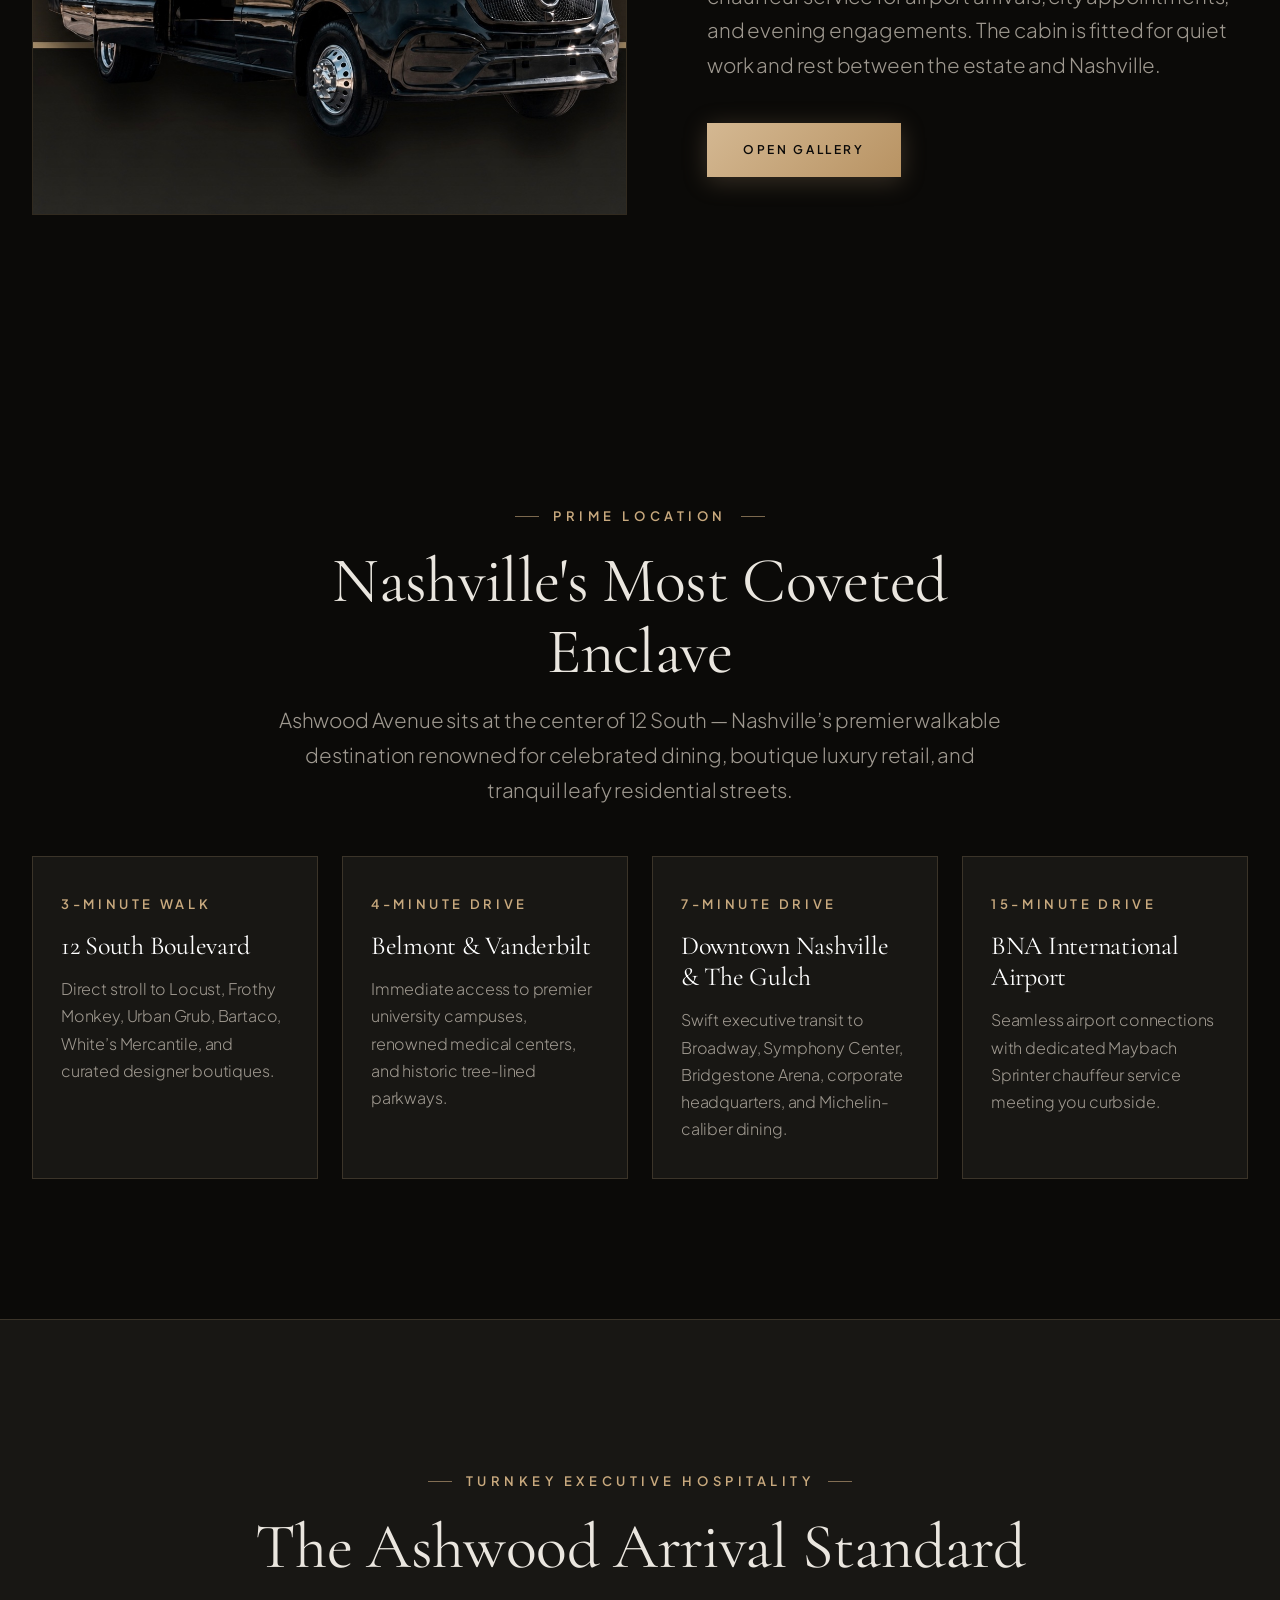
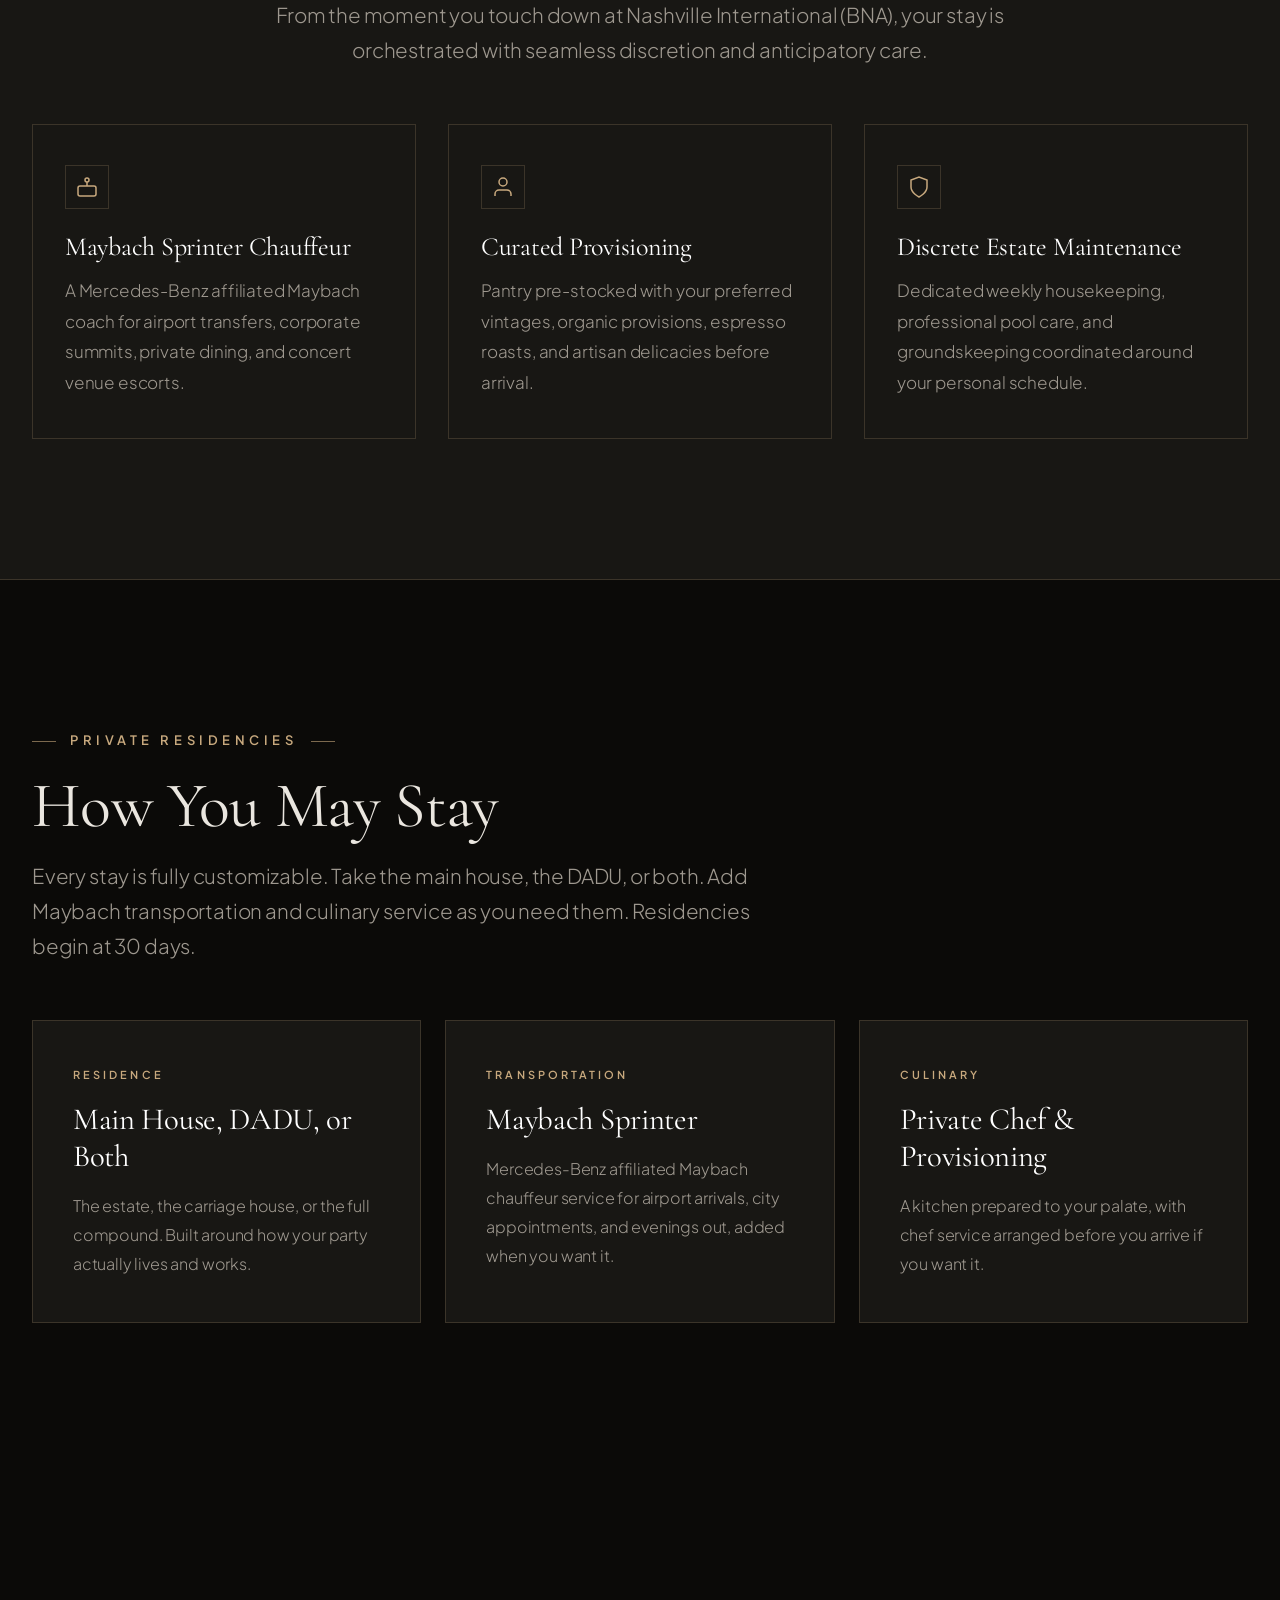
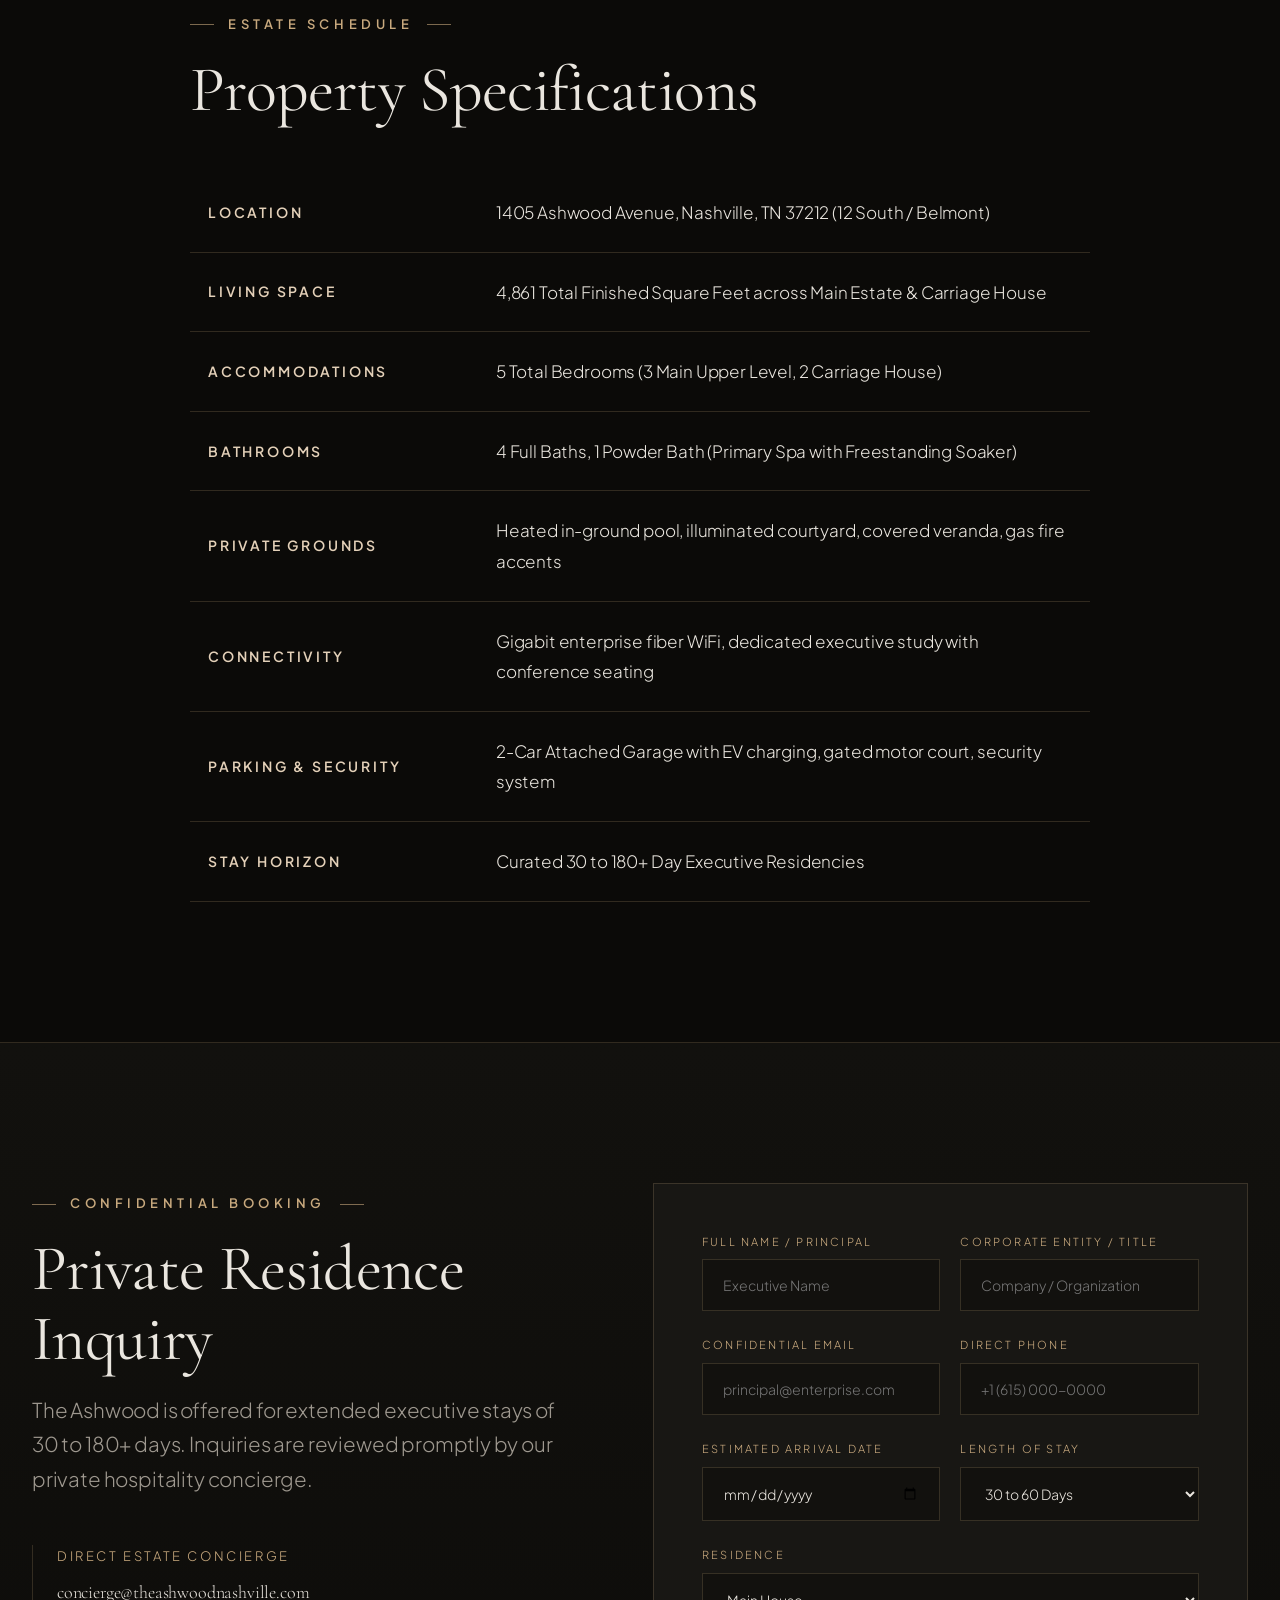
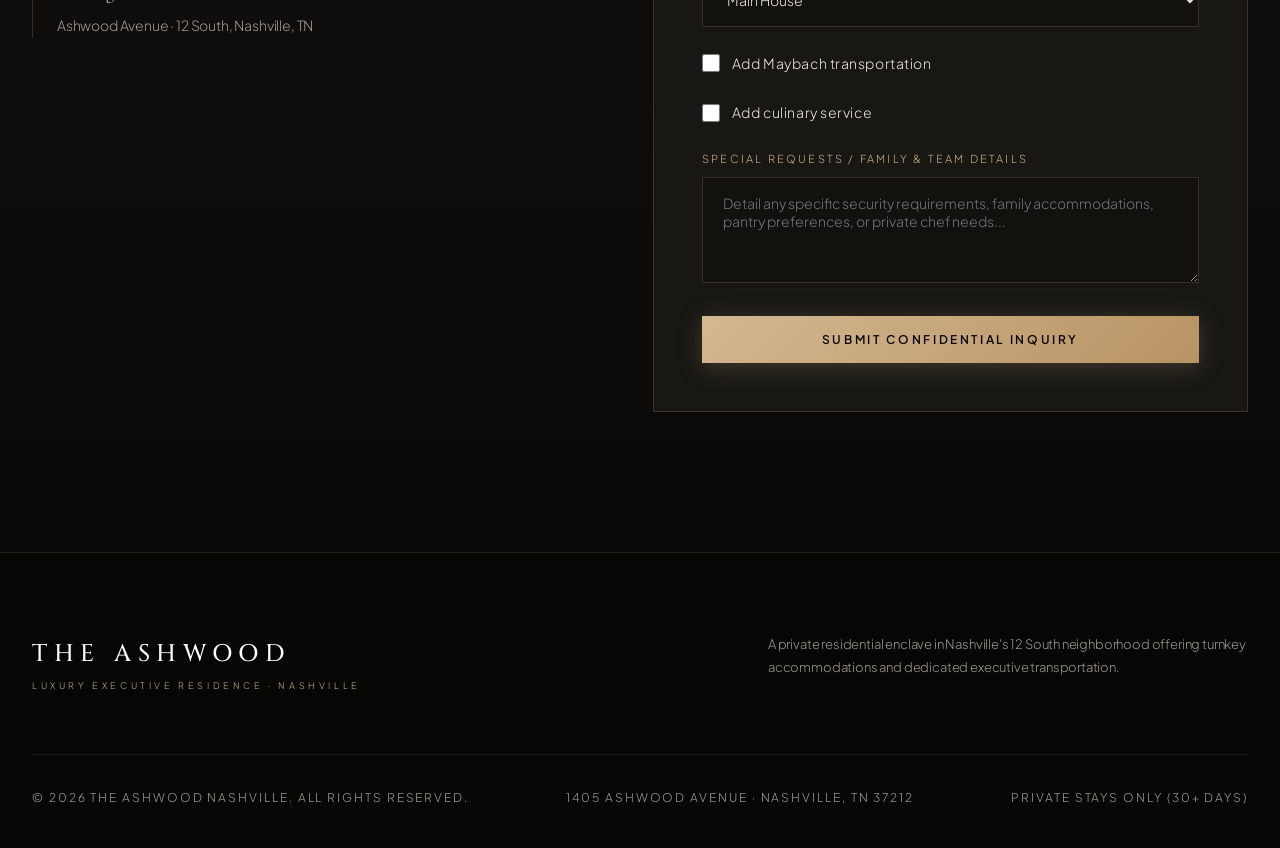
==== commit 82b6e932: "Correct Ashwood photo labels and organize galleries by room. Match all 47 supplied Drive photographs" ====
--- a/index.html
+++ b/index.html
@@ -1182,6 +1182,7 @@
       gap: 20px;
     }
   </style>
+  <link rel="stylesheet" href="photo-labels.css" />
 </head>
 <body>
 
@@ -1328,14 +1329,14 @@
       <div class="gallery-grid" id="galleryGrid">
       <a class="gallery-card gallery-cover" href="gallery-exterior.html" data-category="exterior">
         <div class="card-media">
-          <img src="photos/2705604-0.jpg" alt="The Historic Facade" loading="lazy" />
+          <img src="photos/2705604-0.jpg" alt="Front House at Twilight" loading="lazy" />
           <div class="card-overlay">
             <span class="card-tag">Exterior &amp; Facade</span>
             <h4 class="card-title">The Historic Facade</h4>
-            <p class="card-desc">Cedar shake, artisan masonry, gated drive, and the Ashwood Avenue presence.</p>
+            <p class="card-desc">The Ashwood Avenue facade, covered front porch, and historic doorway.</p>
             <span class="view-btn">
               <svg width="18" height="18" viewBox="0 0 24 24" fill="none" stroke="currentColor" stroke-width="2"><path d="M15 3h6v6M9 21H3v-6M21 3l-7 7M3 21l7-7"/></svg>
-              <span>Open Gallery · 5 Photographs</span>
+              <span>Open Gallery · 4 Photographs</span>
             </span>
           </div>
         </div>
@@ -1343,11 +1344,26 @@
 
       <a class="gallery-card gallery-cover" href="gallery-grounds.html" data-category="grounds">
         <div class="card-media">
-          <img src="photos/2705604-1.jpg" alt="The Twilight Pool Oasis" loading="lazy" />
+          <img src="photos/2705604-1.jpg" alt="Pool at Twilight" loading="lazy" />
           <div class="card-overlay">
             <span class="card-tag">Pool &amp; Veranda</span>
             <h4 class="card-title">The Twilight Pool Oasis</h4>
-            <p class="card-desc">Heated pool, covered verandas, and the estate grounds after dark.</p>
+            <p class="card-desc">The pool, rear elevation, covered decks, and views across the courtyard.</p>
+            <span class="view-btn">
+              <svg width="18" height="18" viewBox="0 0 24 24" fill="none" stroke="currentColor" stroke-width="2"><path d="M15 3h6v6M9 21H3v-6M21 3l-7 7M3 21l7-7"/></svg>
+              <span>Open Gallery · 10 Photographs</span>
+            </span>
+          </div>
+        </div>
+      </a>
+
+      <a class="gallery-card gallery-cover" href="gallery-living.html" data-category="living">
+        <div class="card-media">
+          <img src="photos/2705604-6.jpg" alt="Formal Living Room" loading="lazy" />
+          <div class="card-overlay">
+            <span class="card-tag">Great Room &amp; Living</span>
+            <h4 class="card-title">The Grand Living Room</h4>
+            <p class="card-desc">Formal living rooms, the den, media room, and basement living area.</p>
             <span class="view-btn">
               <svg width="18" height="18" viewBox="0 0 24 24" fill="none" stroke="currentColor" stroke-width="2"><path d="M15 3h6v6M9 21H3v-6M21 3l-7 7M3 21l7-7"/></svg>
               <span>Open Gallery · 9 Photographs</span>
@@ -1356,13 +1372,13 @@
         </div>
       </a>
 
-      <a class="gallery-card gallery-cover" href="gallery-living.html" data-category="living">
+      <a class="gallery-card gallery-cover" href="gallery-kitchen.html" data-category="kitchen">
         <div class="card-media">
-          <img src="photos/2705604-8.jpg" alt="The Grand Living Room" loading="lazy" />
+          <img src="photos/2705604-14.jpg" alt="Kitchen View III" loading="lazy" />
           <div class="card-overlay">
-            <span class="card-tag">Great Room &amp; Living</span>
-            <h4 class="card-title">The Grand Living Room</h4>
-            <p class="card-desc">Great room, foyer, media salon, and the quiet living rooms of the house.</p>
+            <span class="card-tag">Epicurean Kitchen &amp; Dining</span>
+            <h4 class="card-title">The Heart of the House</h4>
+            <p class="card-desc">The main kitchen, dining room, and separate basement kitchenette.</p>
             <span class="view-btn">
               <svg width="18" height="18" viewBox="0 0 24 24" fill="none" stroke="currentColor" stroke-width="2"><path d="M15 3h6v6M9 21H3v-6M21 3l-7 7M3 21l7-7"/></svg>
               <span>Open Gallery · 7 Photographs</span>
@@ -1371,46 +1387,31 @@
         </div>
       </a>
 
-      <a class="gallery-card gallery-cover" href="gallery-kitchen.html" data-category="kitchen">
+      <a class="gallery-card gallery-cover" href="gallery-suites.html" data-category="suites">
         <div class="card-media">
-          <img src="photos/2705604-14.jpg" alt="The Heart of the House" loading="lazy" />
+          <img src="photos/2705604-23.jpg" alt="Primary Bedroom" loading="lazy" />
           <div class="card-overlay">
-            <span class="card-tag">Epicurean Kitchen &amp; Dining</span>
-            <h4 class="card-title">The Heart of the House</h4>
-            <p class="card-desc">Island seating, the chef's range, and the formal sage dining room.</p>
+            <span class="card-tag">Primary Sanctuary &amp; Suites</span>
+            <h4 class="card-title">The Primary Suite</h4>
+            <p class="card-desc">The primary bedroom and bath, guest bedrooms, and bathrooms throughout the house.</p>
             <span class="view-btn">
               <svg width="18" height="18" viewBox="0 0 24 24" fill="none" stroke="currentColor" stroke-width="2"><path d="M15 3h6v6M9 21H3v-6M21 3l-7 7M3 21l7-7"/></svg>
-              <span>Open Gallery · 6 Photographs</span>
+              <span>Open Gallery · 12 Photographs</span>
             </span>
           </div>
         </div>
       </a>
 
-      <a class="gallery-card gallery-cover" href="gallery-suites.html" data-category="suites">
-        <div class="card-media">
-          <img src="photos/2705604-19.jpg" alt="Primary Suite King Sanctuary" loading="lazy" />
-          <div class="card-overlay">
-            <span class="card-tag">Primary Sanctuary &amp; Suites</span>
-            <h4 class="card-title">Primary Suite King Sanctuary</h4>
-            <p class="card-desc">Primary suite, spa bath, guest bedrooms, and private baths.</p>
-            <span class="view-btn">
-              <svg width="18" height="18" viewBox="0 0 24 24" fill="none" stroke="currentColor" stroke-width="2"><path d="M15 3h6v6M9 21H3v-6M21 3l-7 7M3 21l7-7"/></svg>
-              <span>Open Gallery · 10 Photographs</span>
-            </span>
-          </div>
-        </div>
-      </a>
-
       <a class="gallery-card gallery-cover" href="gallery-office.html" data-category="office">
         <div class="card-media">
-          <img src="photos/2705604-36%20%282%29.jpg" alt="The Private Loft" loading="lazy" />
+          <img src="photos/2705604-36%20%282%29.jpg" alt="Upstairs Office" loading="lazy" />
           <div class="card-overlay">
             <span class="card-tag">Executive Workspaces</span>
             <h4 class="card-title">The Private Loft</h4>
-            <p class="card-desc">Sunroom study and the upstairs loft for confidential work.</p>
+            <p class="card-desc">The window-lined office and the separate upstairs workspace.</p>
             <span class="view-btn">
               <svg width="18" height="18" viewBox="0 0 24 24" fill="none" stroke="currentColor" stroke-width="2"><path d="M15 3h6v6M9 21H3v-6M21 3l-7 7M3 21l7-7"/></svg>
-              <span>Open Gallery · 3 Photographs</span>
+              <span>Open Gallery · 2 Photographs</span>
             </span>
           </div>
         </div>
@@ -1418,14 +1419,14 @@
 
       <a class="gallery-card gallery-cover" href="gallery-dadu.html" data-category="dadu">
         <div class="card-media">
-          <img src="photos/2705604-28.jpg" alt="Detached Carriage House Exterior" loading="lazy" />
+          <img src="photos/2705604-51.jpg" alt="Carriage House &amp; Pool" loading="lazy" />
           <div class="card-overlay">
             <span class="card-tag">Detached Carriage House</span>
             <h4 class="card-title">Detached Carriage House Exterior</h4>
-            <p class="card-desc">The two-story guest residence across the pool courtyard.</p>
+            <p class="card-desc">The carriage house beside the pool, with its own living room and kitchen.</p>
             <span class="view-btn">
               <svg width="18" height="18" viewBox="0 0 24 24" fill="none" stroke="currentColor" stroke-width="2"><path d="M15 3h6v6M9 21H3v-6M21 3l-7 7M3 21l7-7"/></svg>
-              <span>Open Gallery · 8 Photographs</span>
+              <span>Open Gallery · 4 Photographs</span>
             </span>
           </div>
         </div>
@@ -1454,20 +1455,23 @@
     <div class="container">
       <div class="dadu-grid">
         <div class="dadu-card-mosaic">
-          <div class="dadu-thumb span-2">
-            <img src="photos/2705604-38%20(2).jpg" alt="Carriage House Vaulted Upper Living Room" />
-          </div>
-          <div class="dadu-thumb">
-            <img src="photos/2705604-30%20(2).jpg" alt="Carriage House Living Quarters" />
-          </div>
-          <div class="dadu-thumb">
-            <img src="photos/2705604-31.jpg" alt="Carriage House Full Kitchenette" />
-          </div>
+          <figure class="dadu-thumb span-2">
+            <img src="photos/2705604-51.jpg" alt="Carriage House &amp; Pool" loading="lazy" />
+            <figcaption class="feature-photo-label">Carriage House &amp; Pool</figcaption>
+          </figure>
+          <figure class="dadu-thumb">
+            <img src="photos/2705604-46.jpg" alt="DADU Living Room" loading="lazy" />
+            <figcaption class="feature-photo-label">DADU Living Room</figcaption>
+          </figure>
+          <figure class="dadu-thumb">
+            <img src="photos/2705604-47.jpg" alt="DADU Kitchen" loading="lazy" />
+            <figcaption class="feature-photo-label">DADU Kitchen</figcaption>
+          </figure>
         </div>
         <div>
           <span class="eyebrow">Independent Living</span>
           <h2>The Detached Carriage House (DADU)</h2>
-          <p class="section-desc">Situated across the private pool courtyard, the independent two-story carriage residence provides complete autonomous comfort for executive family members, personal assistants, visiting security detail, or extended entourage.</p>
+          <p class="section-desc">Situated across the private pool courtyard, the independent carriage residence provides a separate living area and kitchen for guests who value their own space.</p>
           <ul class="dadu-perks">
             <li class="dadu-perk-item">
               <div class="perk-bullet"></div>
--- a/photo-labels.css
+++ b/photo-labels.css
@@ -0,0 +1,209 @@
+.gallery-page-hero .gallery-card {
+  aspect-ratio: auto;
+  cursor: default;
+  margin: 0;
+}
+
+.photo-open {
+  display: block;
+  position: relative;
+  overflow: hidden;
+  background: var(--bg-deep);
+}
+
+.photo-open img {
+  width: 100%;
+  height: auto;
+  aspect-ratio: 3 / 2;
+  object-fit: cover;
+}
+
+.photo-open img.portrait {
+  object-fit: contain;
+}
+
+.photo-open:hover img {
+  transform: scale(1.025);
+}
+
+.photo-open:focus-visible,
+.lightbox button:focus-visible {
+  outline: 3px solid var(--accent-gold);
+  outline-offset: -3px;
+}
+
+.photo-open .photo-expand {
+  position: absolute;
+  right: 12px;
+  bottom: 12px;
+  padding: 5px 10px;
+  background: rgba(11, 10, 8, 0.88);
+  color: var(--accent-gold-light);
+  font-size: 10px;
+  letter-spacing: 0.12em;
+  text-transform: uppercase;
+}
+
+.photo-caption {
+  padding: 22px 24px 24px;
+}
+
+.photo-caption .card-tag {
+  display: block;
+  font-size: 10px;
+  letter-spacing: 0.2em;
+}
+
+.photo-caption .card-title {
+  font-size: 27px;
+  line-height: 1.2;
+  margin: 9px 0 10px;
+}
+
+.photo-caption .card-desc {
+  display: block;
+  overflow: visible;
+  margin-bottom: 0;
+  color: #b9b3aa;
+}
+
+.feature-photo-label {
+  position: absolute;
+  right: 0;
+  bottom: 0;
+  left: 0;
+  padding: 24px 18px 14px;
+  color: #fff;
+  background: linear-gradient(transparent, rgba(11, 10, 8, 0.9));
+  font-size: 12px;
+  letter-spacing: 0.08em;
+}
+
+.gallery-photo-count {
+  display: block;
+  margin-top: 22px;
+  font-size: 12px;
+  letter-spacing: 0.16em;
+  text-transform: uppercase;
+  color: var(--accent-gold);
+}
+
+dialog.lightbox {
+  width: 100%;
+  height: 100%;
+  max-width: none;
+  max-height: none;
+  margin: 0;
+  padding: 70px 90px;
+  border: 0;
+  color: var(--text-main);
+}
+
+dialog.lightbox:not([open]) {
+  display: none;
+}
+
+dialog.lightbox[open] {
+  display: flex;
+  opacity: 1;
+  pointer-events: auto;
+}
+
+dialog.lightbox::backdrop {
+  background: rgba(8, 7, 6, 0.96);
+}
+
+dialog.lightbox .lightbox-content {
+  width: min(1100px, 100%);
+  height: 100%;
+  min-height: 0;
+}
+
+dialog.lightbox .lightbox-img-wrapper {
+  flex: 1;
+  height: auto;
+  min-height: 0;
+}
+
+dialog.lightbox .lightbox-img-wrapper img {
+  width: 100%;
+  height: 100%;
+  object-fit: contain;
+  transition: none;
+}
+
+dialog.lightbox .lightbox-nav {
+  font-size: 32px;
+  line-height: 1;
+}
+
+dialog.lightbox .lightbox-info {
+  flex-shrink: 0;
+  max-width: 740px;
+}
+
+.lightbox-counter {
+  color: var(--accent-gold);
+  font-size: 12px;
+  margin-bottom: 8px;
+  letter-spacing: 0.12em;
+}
+
+@media (max-width: 640px) {
+  header.site-header,
+  header.site-header.scrolled {
+    padding: 14px 18px;
+    gap: 12px;
+  }
+
+  .site-header .brand-title {
+    font-size: 15px;
+    letter-spacing: 0.18em;
+  }
+
+  .site-header .brand-sub {
+    font-size: 8px;
+    letter-spacing: 0.18em;
+  }
+
+  .site-header .header-actions .btn-gold {
+    padding: 10px 12px !important;
+    font-size: 9px !important;
+    letter-spacing: 0.08em;
+  }
+
+  .gallery-page-hero {
+    padding-top: 120px;
+  }
+
+  dialog.lightbox {
+    padding: 70px 14px 90px;
+  }
+
+  dialog.lightbox .lightbox-close {
+    top: 12px;
+    right: 18px;
+    width: 44px;
+    height: 44px;
+  }
+
+  dialog.lightbox .lightbox-nav {
+    top: auto;
+    bottom: 20px;
+    transform: none;
+    width: 48px;
+    height: 48px;
+  }
+
+  dialog.lightbox .lightbox-prev { left: calc(50% - 60px); }
+  dialog.lightbox .lightbox-next { right: calc(50% - 60px); }
+  dialog.lightbox .lightbox-title { font-size: 24px; }
+}
+
+@media (prefers-reduced-motion: reduce) {
+  .photo-open img,
+  .lightbox,
+  .lightbox button {
+    transition: none;
+  }
+}
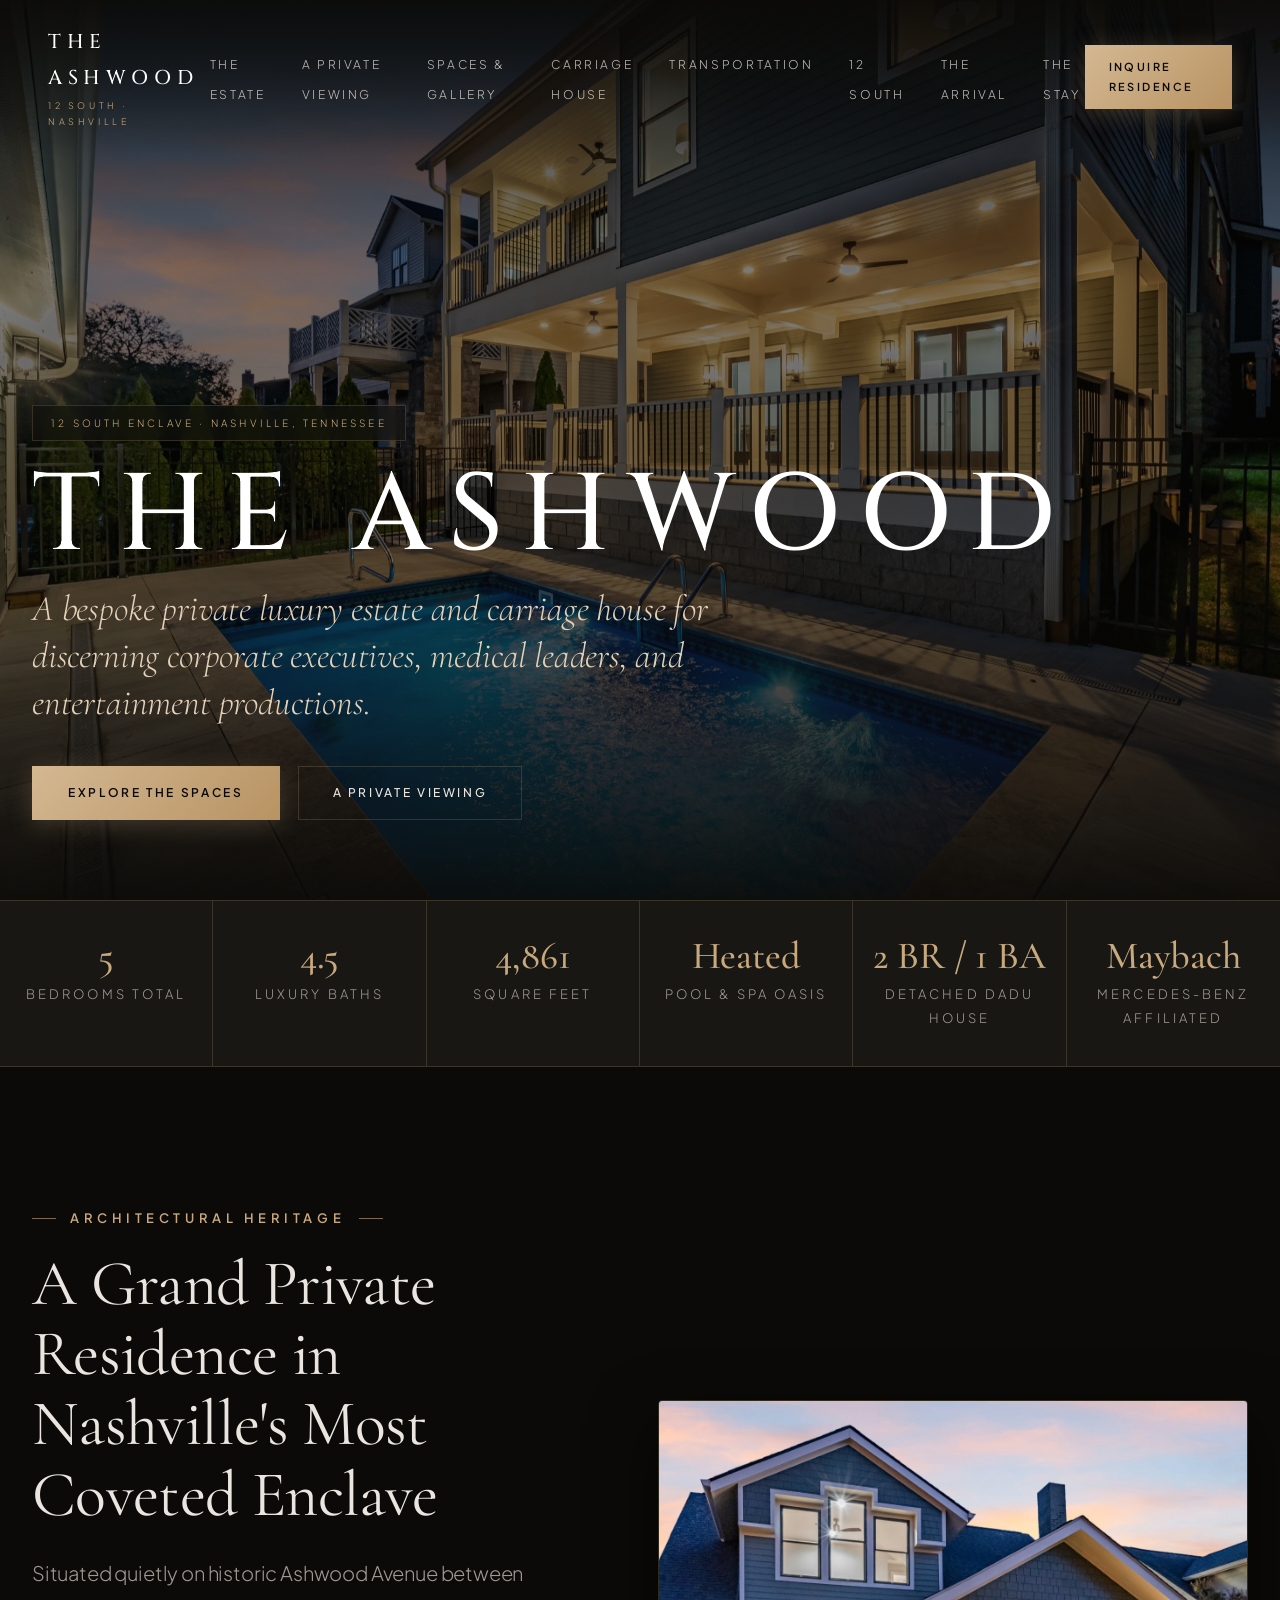
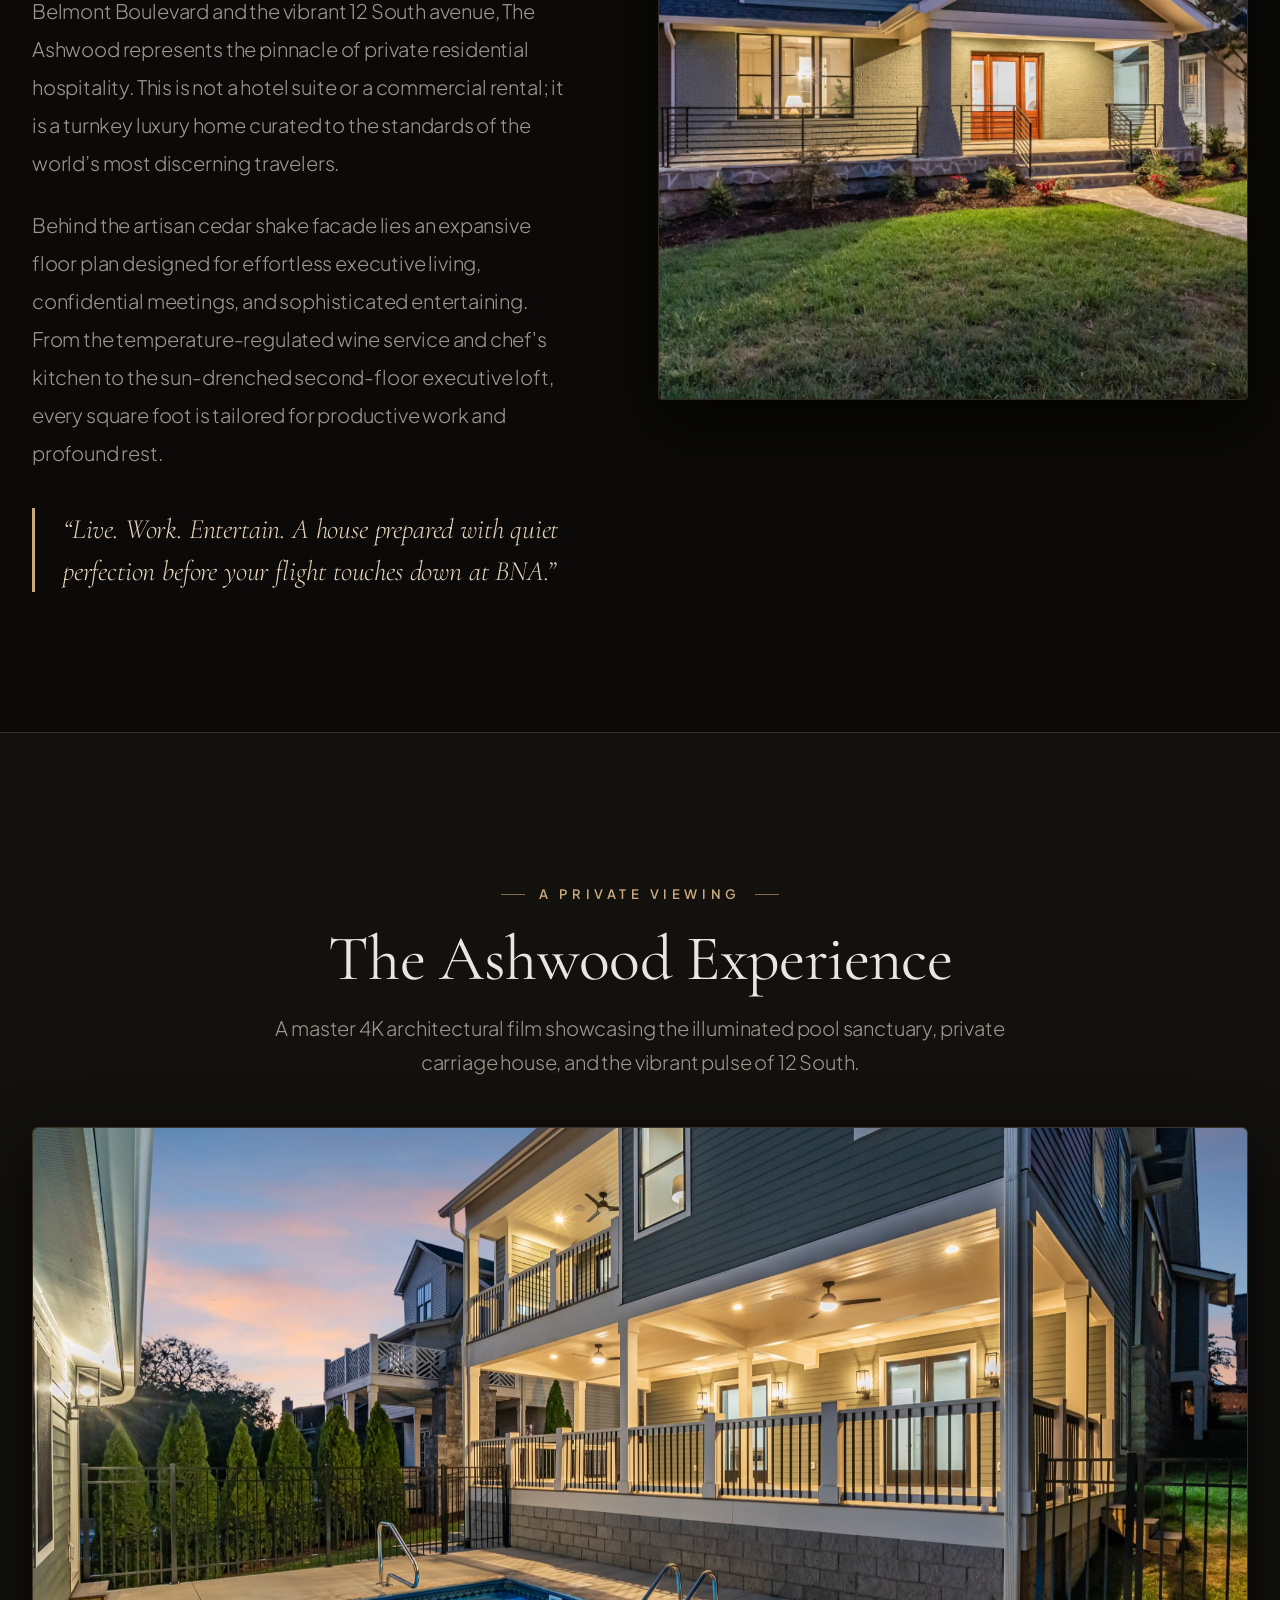
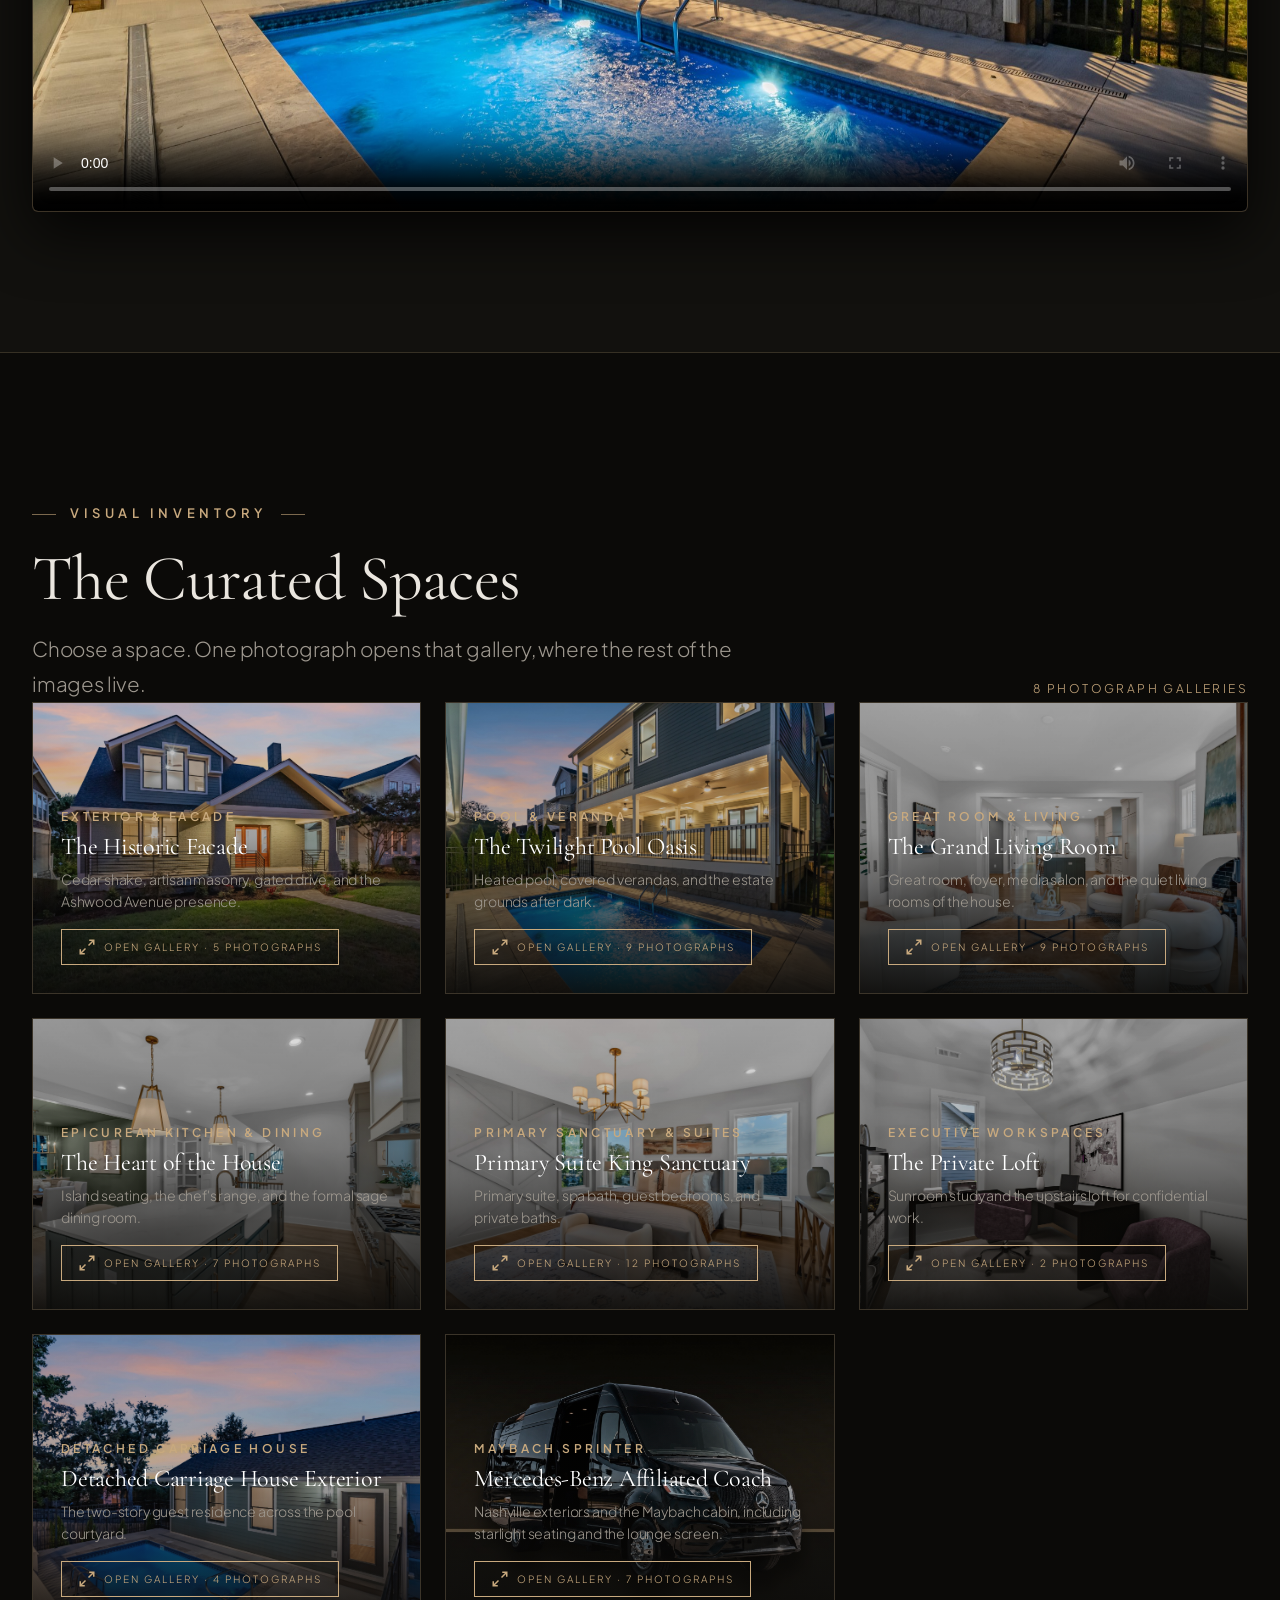
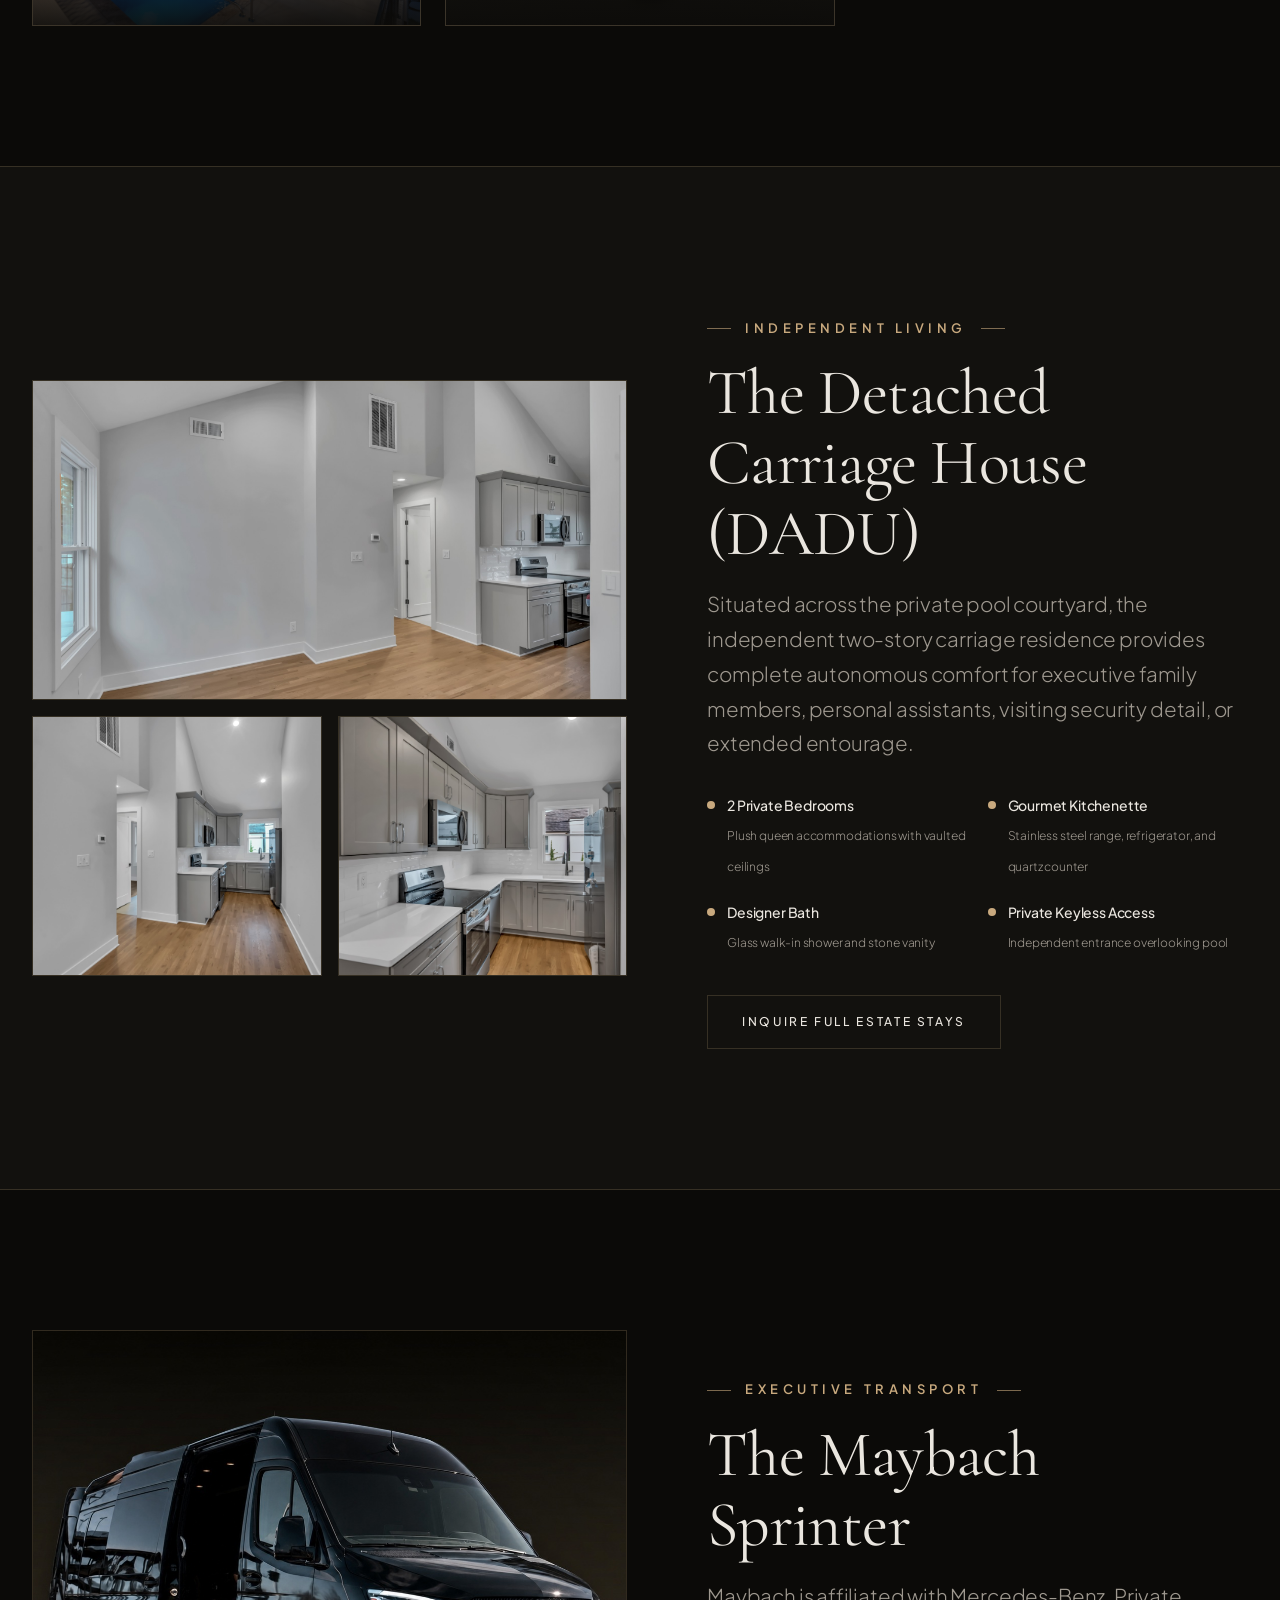
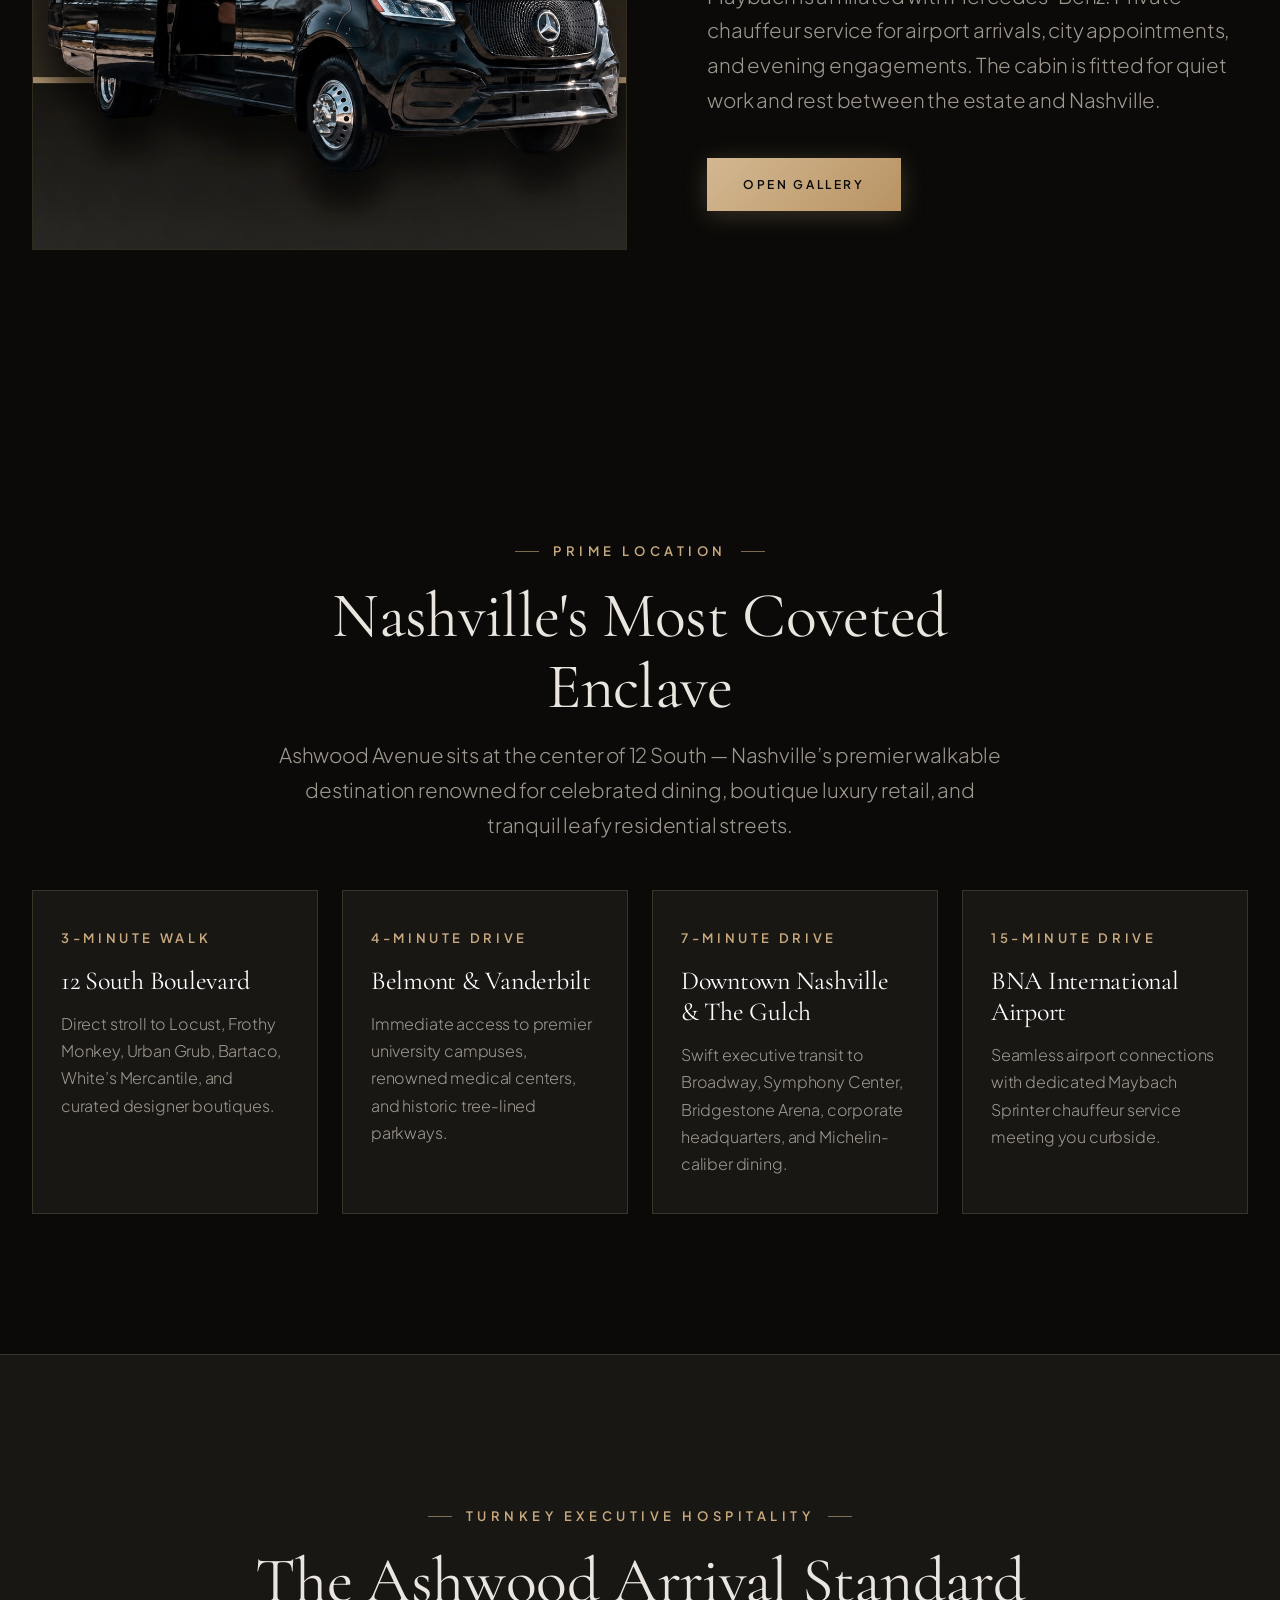
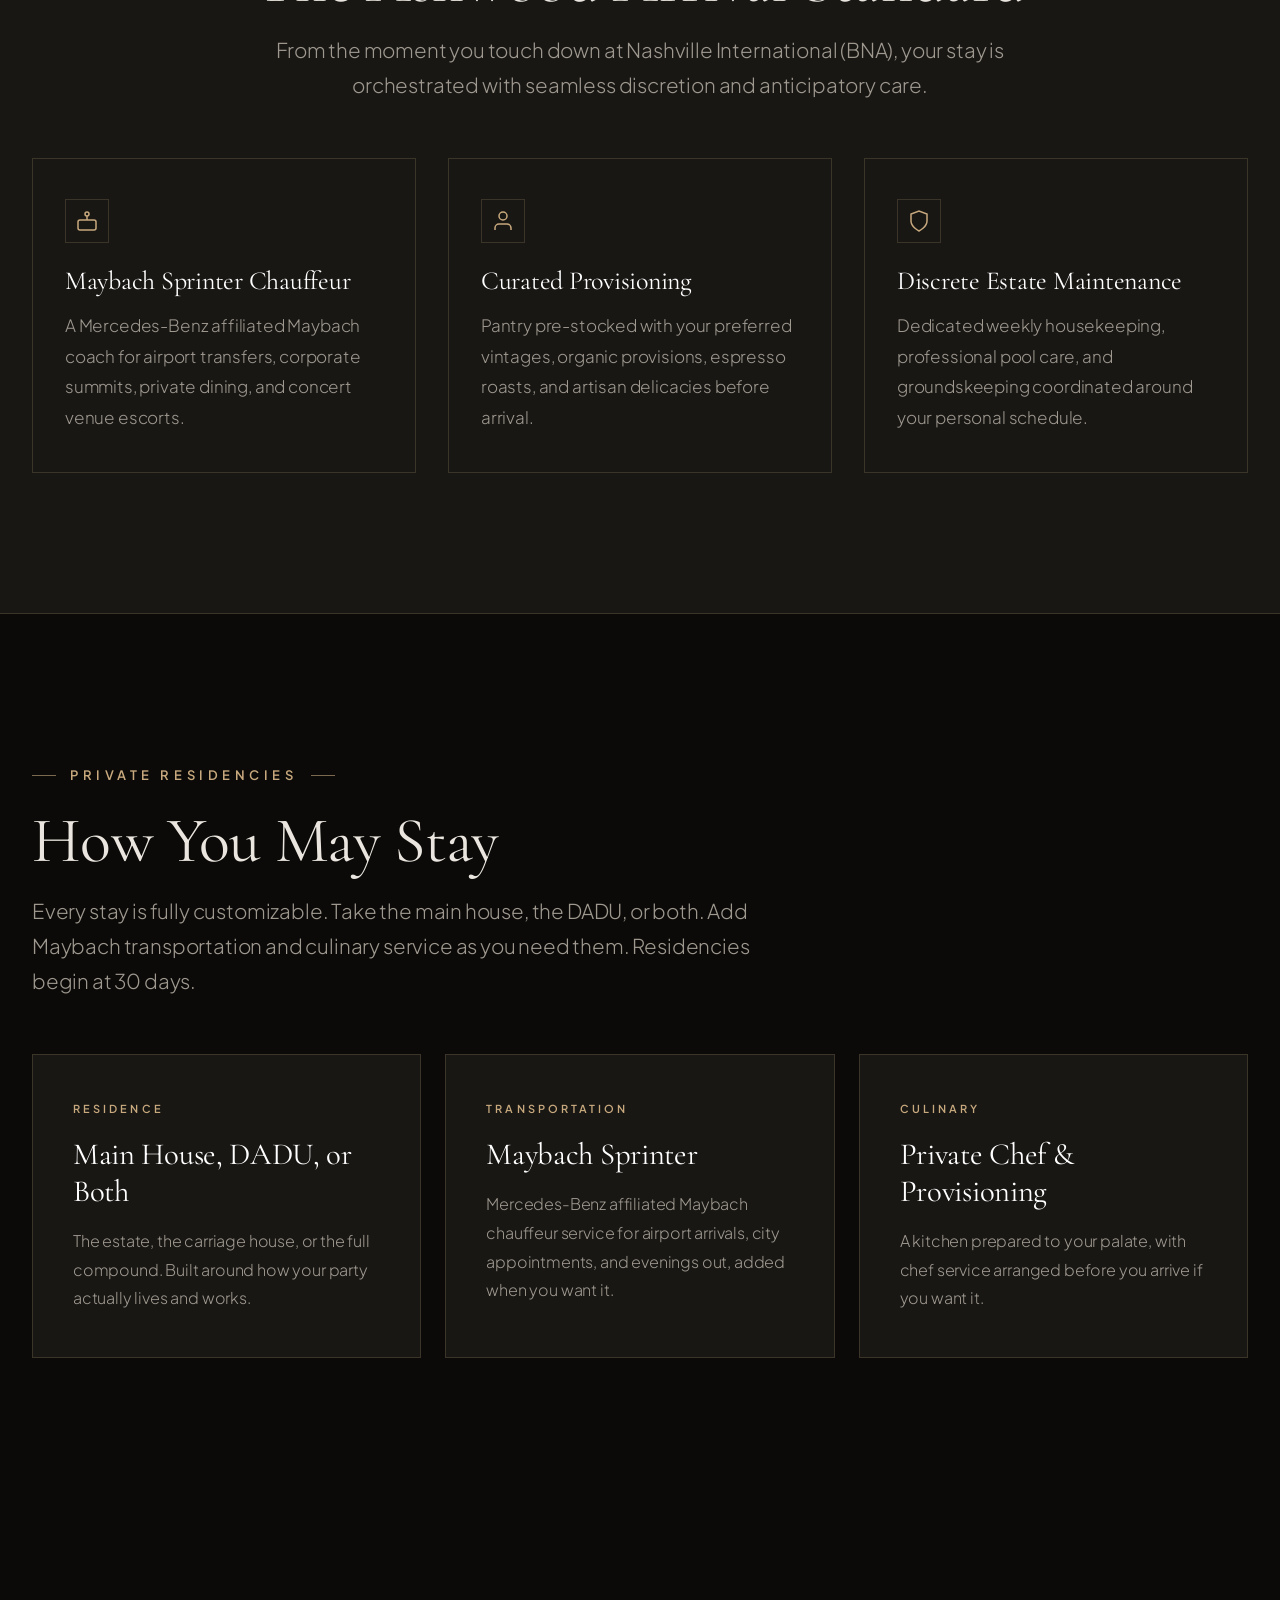
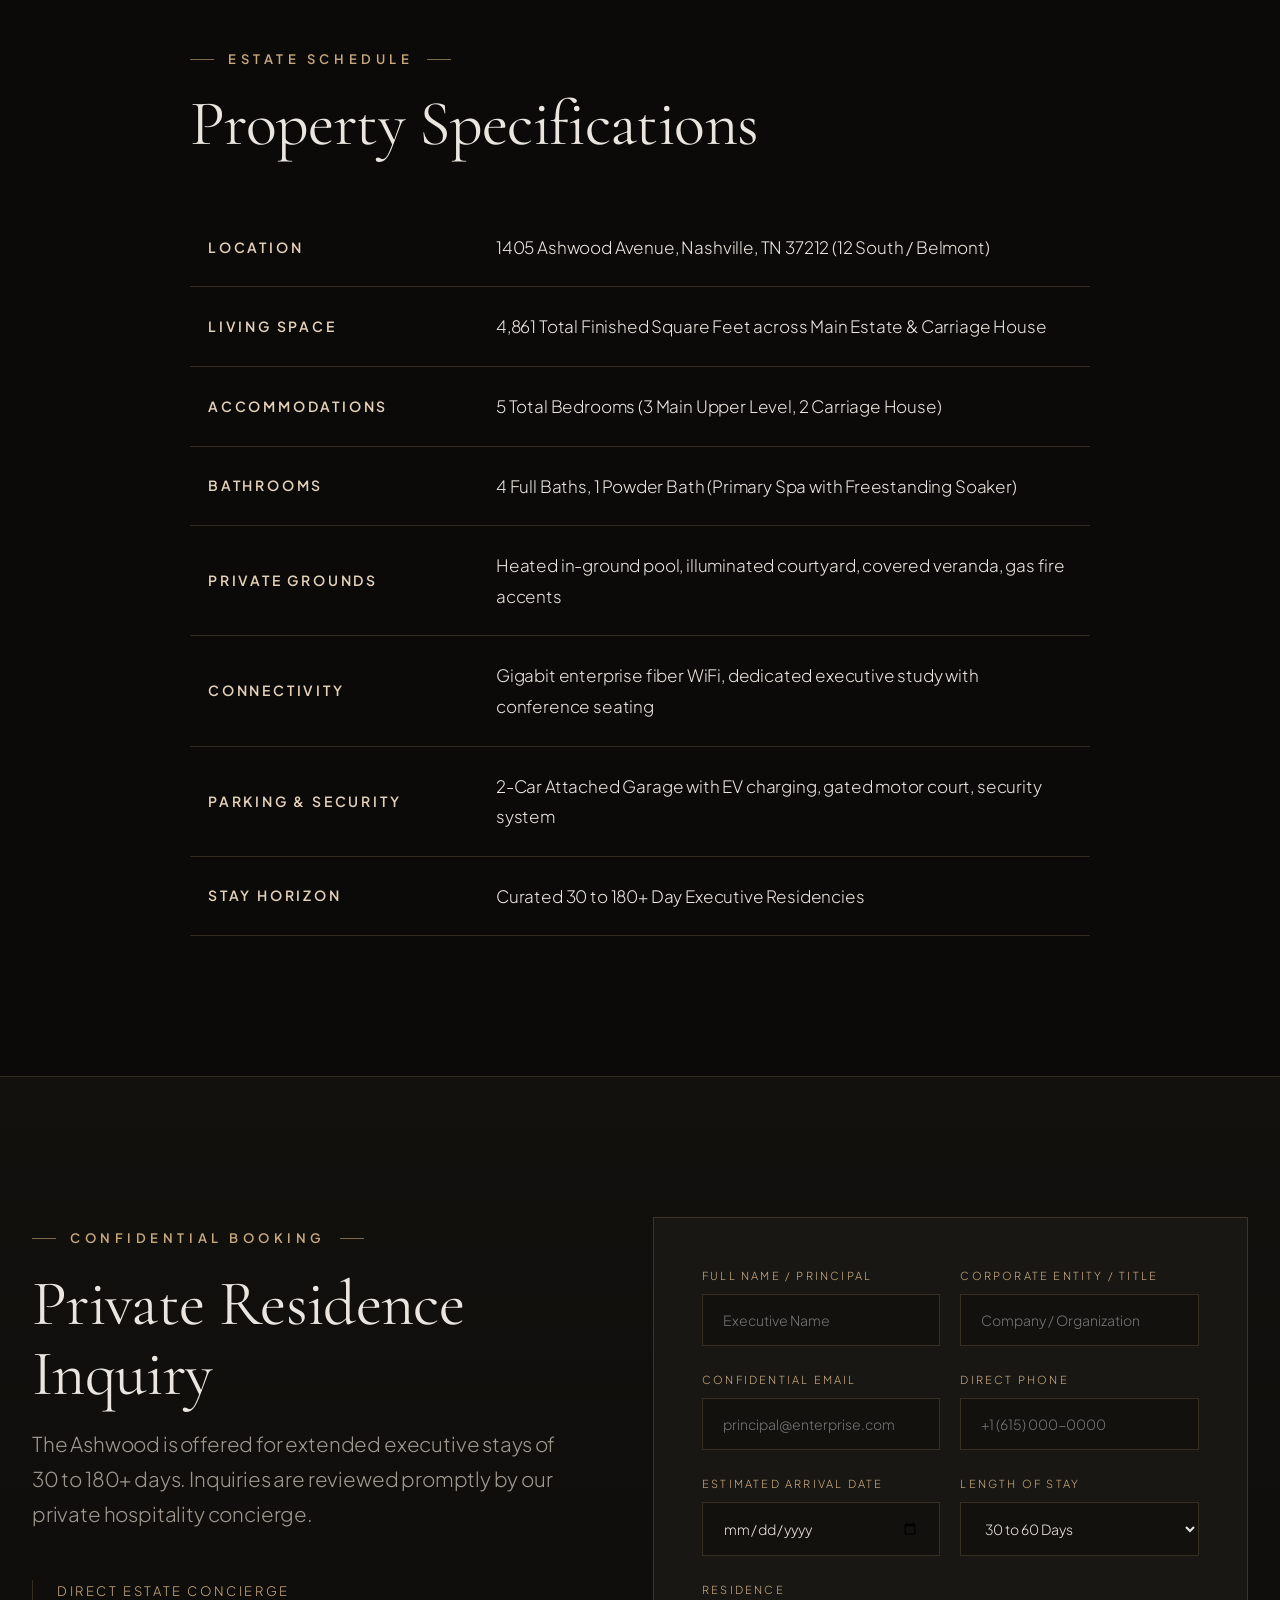
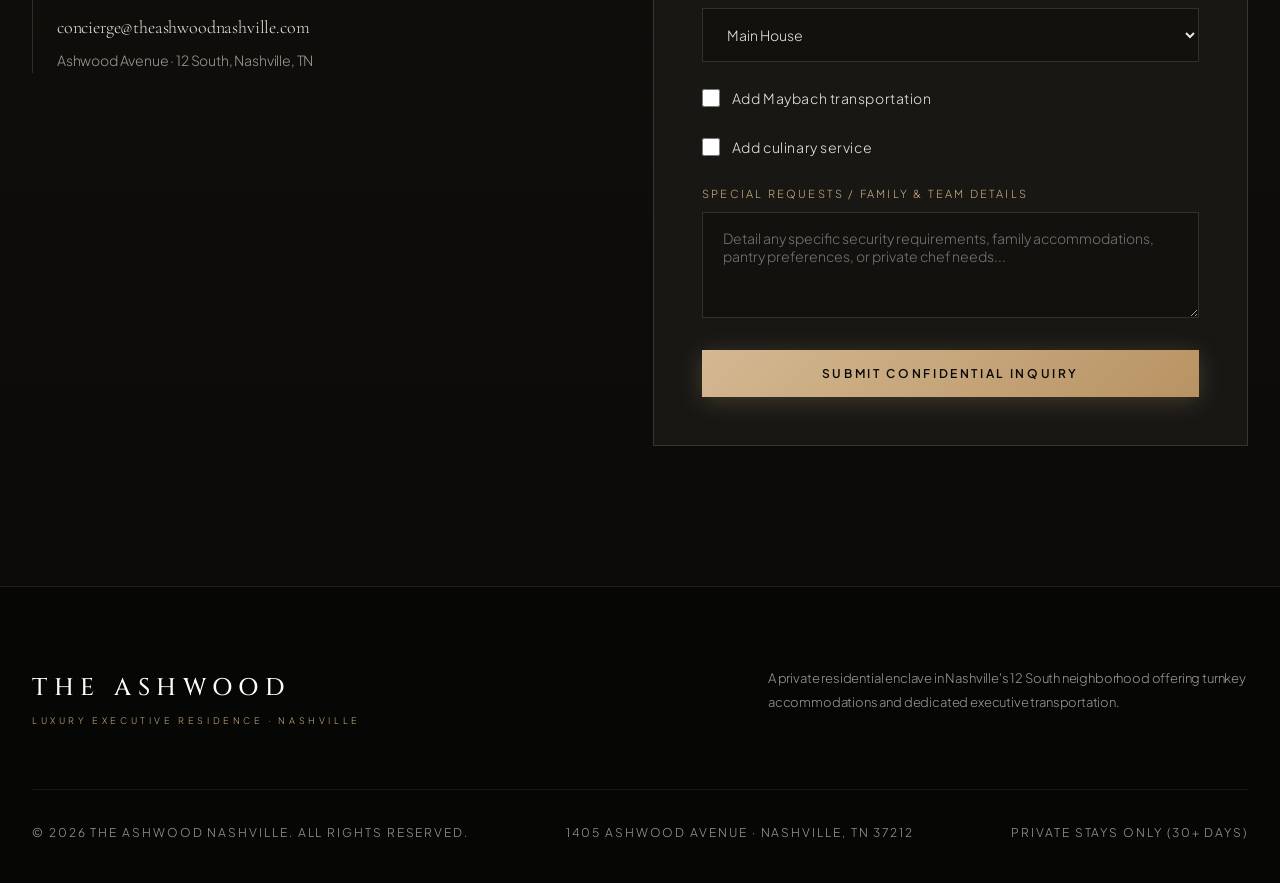
==== commit 192c0f97: "Restore approved Ashwood presentation and correct photo placement. Use the supplied filenames to ass" ====
--- a/index.html
+++ b/index.html
@@ -1182,7 +1182,6 @@
       gap: 20px;
     }
   </style>
-  <link rel="stylesheet" href="photo-labels.css" />
 </head>
 <body>
 
@@ -1329,14 +1328,14 @@
       <div class="gallery-grid" id="galleryGrid">
       <a class="gallery-card gallery-cover" href="gallery-exterior.html" data-category="exterior">
         <div class="card-media">
-          <img src="photos/2705604-0.jpg" alt="Front House at Twilight" loading="lazy" />
+          <img src="photos/2705604-0.jpg" alt="The Historic Facade" loading="lazy" />
           <div class="card-overlay">
             <span class="card-tag">Exterior &amp; Facade</span>
             <h4 class="card-title">The Historic Facade</h4>
-            <p class="card-desc">The Ashwood Avenue facade, covered front porch, and historic doorway.</p>
+            <p class="card-desc">Cedar shake, artisan masonry, gated drive, and the Ashwood Avenue presence.</p>
             <span class="view-btn">
               <svg width="18" height="18" viewBox="0 0 24 24" fill="none" stroke="currentColor" stroke-width="2"><path d="M15 3h6v6M9 21H3v-6M21 3l-7 7M3 21l7-7"/></svg>
-              <span>Open Gallery · 4 Photographs</span>
+              <span>Open Gallery · 5 Photographs</span>
             </span>
           </div>
         </div>
@@ -1344,26 +1343,11 @@
 
       <a class="gallery-card gallery-cover" href="gallery-grounds.html" data-category="grounds">
         <div class="card-media">
-          <img src="photos/2705604-1.jpg" alt="Pool at Twilight" loading="lazy" />
+          <img src="photos/2705604-1.jpg" alt="The Twilight Pool Oasis" loading="lazy" />
           <div class="card-overlay">
             <span class="card-tag">Pool &amp; Veranda</span>
             <h4 class="card-title">The Twilight Pool Oasis</h4>
-            <p class="card-desc">The pool, rear elevation, covered decks, and views across the courtyard.</p>
-            <span class="view-btn">
-              <svg width="18" height="18" viewBox="0 0 24 24" fill="none" stroke="currentColor" stroke-width="2"><path d="M15 3h6v6M9 21H3v-6M21 3l-7 7M3 21l7-7"/></svg>
-              <span>Open Gallery · 10 Photographs</span>
-            </span>
-          </div>
-        </div>
-      </a>
-
-      <a class="gallery-card gallery-cover" href="gallery-living.html" data-category="living">
-        <div class="card-media">
-          <img src="photos/2705604-6.jpg" alt="Formal Living Room" loading="lazy" />
-          <div class="card-overlay">
-            <span class="card-tag">Great Room &amp; Living</span>
-            <h4 class="card-title">The Grand Living Room</h4>
-            <p class="card-desc">Formal living rooms, the den, media room, and basement living area.</p>
+            <p class="card-desc">Heated pool, covered verandas, and the estate grounds after dark.</p>
             <span class="view-btn">
               <svg width="18" height="18" viewBox="0 0 24 24" fill="none" stroke="currentColor" stroke-width="2"><path d="M15 3h6v6M9 21H3v-6M21 3l-7 7M3 21l7-7"/></svg>
               <span>Open Gallery · 9 Photographs</span>
@@ -1372,13 +1356,28 @@
         </div>
       </a>
 
+      <a class="gallery-card gallery-cover" href="gallery-living.html" data-category="living">
+        <div class="card-media">
+          <img src="photos/2705604-6.jpg" alt="The Grand Living Room" loading="lazy" />
+          <div class="card-overlay">
+            <span class="card-tag">Great Room &amp; Living</span>
+            <h4 class="card-title">The Grand Living Room</h4>
+            <p class="card-desc">Great room, foyer, media salon, and the quiet living rooms of the house.</p>
+            <span class="view-btn">
+              <svg width="18" height="18" viewBox="0 0 24 24" fill="none" stroke="currentColor" stroke-width="2"><path d="M15 3h6v6M9 21H3v-6M21 3l-7 7M3 21l7-7"/></svg>
+              <span>Open Gallery · 9 Photographs</span>
+            </span>
+          </div>
+        </div>
+      </a>
+
       <a class="gallery-card gallery-cover" href="gallery-kitchen.html" data-category="kitchen">
         <div class="card-media">
-          <img src="photos/2705604-14.jpg" alt="Kitchen View III" loading="lazy" />
+          <img src="photos/2705604-14.jpg" alt="The Heart of the House" loading="lazy" />
           <div class="card-overlay">
             <span class="card-tag">Epicurean Kitchen &amp; Dining</span>
             <h4 class="card-title">The Heart of the House</h4>
-            <p class="card-desc">The main kitchen, dining room, and separate basement kitchenette.</p>
+            <p class="card-desc">Island seating, the chef's range, and the formal sage dining room.</p>
             <span class="view-btn">
               <svg width="18" height="18" viewBox="0 0 24 24" fill="none" stroke="currentColor" stroke-width="2"><path d="M15 3h6v6M9 21H3v-6M21 3l-7 7M3 21l7-7"/></svg>
               <span>Open Gallery · 7 Photographs</span>
@@ -1389,11 +1388,11 @@
 
       <a class="gallery-card gallery-cover" href="gallery-suites.html" data-category="suites">
         <div class="card-media">
-          <img src="photos/2705604-23.jpg" alt="Primary Bedroom" loading="lazy" />
+          <img src="photos/2705604-23.jpg" alt="Primary Suite King Sanctuary" loading="lazy" />
           <div class="card-overlay">
             <span class="card-tag">Primary Sanctuary &amp; Suites</span>
-            <h4 class="card-title">The Primary Suite</h4>
-            <p class="card-desc">The primary bedroom and bath, guest bedrooms, and bathrooms throughout the house.</p>
+            <h4 class="card-title">Primary Suite King Sanctuary</h4>
+            <p class="card-desc">Primary suite, spa bath, guest bedrooms, and private baths.</p>
             <span class="view-btn">
               <svg width="18" height="18" viewBox="0 0 24 24" fill="none" stroke="currentColor" stroke-width="2"><path d="M15 3h6v6M9 21H3v-6M21 3l-7 7M3 21l7-7"/></svg>
               <span>Open Gallery · 12 Photographs</span>
@@ -1404,11 +1403,11 @@
 
       <a class="gallery-card gallery-cover" href="gallery-office.html" data-category="office">
         <div class="card-media">
-          <img src="photos/2705604-36%20%282%29.jpg" alt="Upstairs Office" loading="lazy" />
+          <img src="photos/2705604-36%20%282%29.jpg" alt="The Private Loft" loading="lazy" />
           <div class="card-overlay">
             <span class="card-tag">Executive Workspaces</span>
             <h4 class="card-title">The Private Loft</h4>
-            <p class="card-desc">The window-lined office and the separate upstairs workspace.</p>
+            <p class="card-desc">Sunroom study and the upstairs loft for confidential work.</p>
             <span class="view-btn">
               <svg width="18" height="18" viewBox="0 0 24 24" fill="none" stroke="currentColor" stroke-width="2"><path d="M15 3h6v6M9 21H3v-6M21 3l-7 7M3 21l7-7"/></svg>
               <span>Open Gallery · 2 Photographs</span>
@@ -1419,11 +1418,11 @@
 
       <a class="gallery-card gallery-cover" href="gallery-dadu.html" data-category="dadu">
         <div class="card-media">
-          <img src="photos/2705604-51.jpg" alt="Carriage House &amp; Pool" loading="lazy" />
+          <img src="photos/2705604-51.jpg" alt="Detached Carriage House Exterior" loading="lazy" />
           <div class="card-overlay">
             <span class="card-tag">Detached Carriage House</span>
             <h4 class="card-title">Detached Carriage House Exterior</h4>
-            <p class="card-desc">The carriage house beside the pool, with its own living room and kitchen.</p>
+            <p class="card-desc">The two-story guest residence across the pool courtyard.</p>
             <span class="view-btn">
               <svg width="18" height="18" viewBox="0 0 24 24" fill="none" stroke="currentColor" stroke-width="2"><path d="M15 3h6v6M9 21H3v-6M21 3l-7 7M3 21l7-7"/></svg>
               <span>Open Gallery · 4 Photographs</span>
@@ -1455,23 +1454,20 @@
     <div class="container">
       <div class="dadu-grid">
         <div class="dadu-card-mosaic">
-          <figure class="dadu-thumb span-2">
-            <img src="photos/2705604-51.jpg" alt="Carriage House &amp; Pool" loading="lazy" />
-            <figcaption class="feature-photo-label">Carriage House &amp; Pool</figcaption>
-          </figure>
-          <figure class="dadu-thumb">
-            <img src="photos/2705604-46.jpg" alt="DADU Living Room" loading="lazy" />
-            <figcaption class="feature-photo-label">DADU Living Room</figcaption>
-          </figure>
-          <figure class="dadu-thumb">
-            <img src="photos/2705604-47.jpg" alt="DADU Kitchen" loading="lazy" />
-            <figcaption class="feature-photo-label">DADU Kitchen</figcaption>
-          </figure>
+          <div class="dadu-thumb span-2">
+            <img src="photos/2705604-46.jpg" alt="Carriage House Vaulted Upper Living Room" />
+          </div>
+          <div class="dadu-thumb">
+            <img src="photos/2705604-45.jpg" alt="Carriage House Living Quarters" />
+          </div>
+          <div class="dadu-thumb">
+            <img src="photos/2705604-47.jpg" alt="Carriage House Full Kitchenette" />
+          </div>
         </div>
         <div>
           <span class="eyebrow">Independent Living</span>
           <h2>The Detached Carriage House (DADU)</h2>
-          <p class="section-desc">Situated across the private pool courtyard, the independent carriage residence provides a separate living area and kitchen for guests who value their own space.</p>
+          <p class="section-desc">Situated across the private pool courtyard, the independent two-story carriage residence provides complete autonomous comfort for executive family members, personal assistants, visiting security detail, or extended entourage.</p>
           <ul class="dadu-perks">
             <li class="dadu-perk-item">
               <div class="perk-bullet"></div>
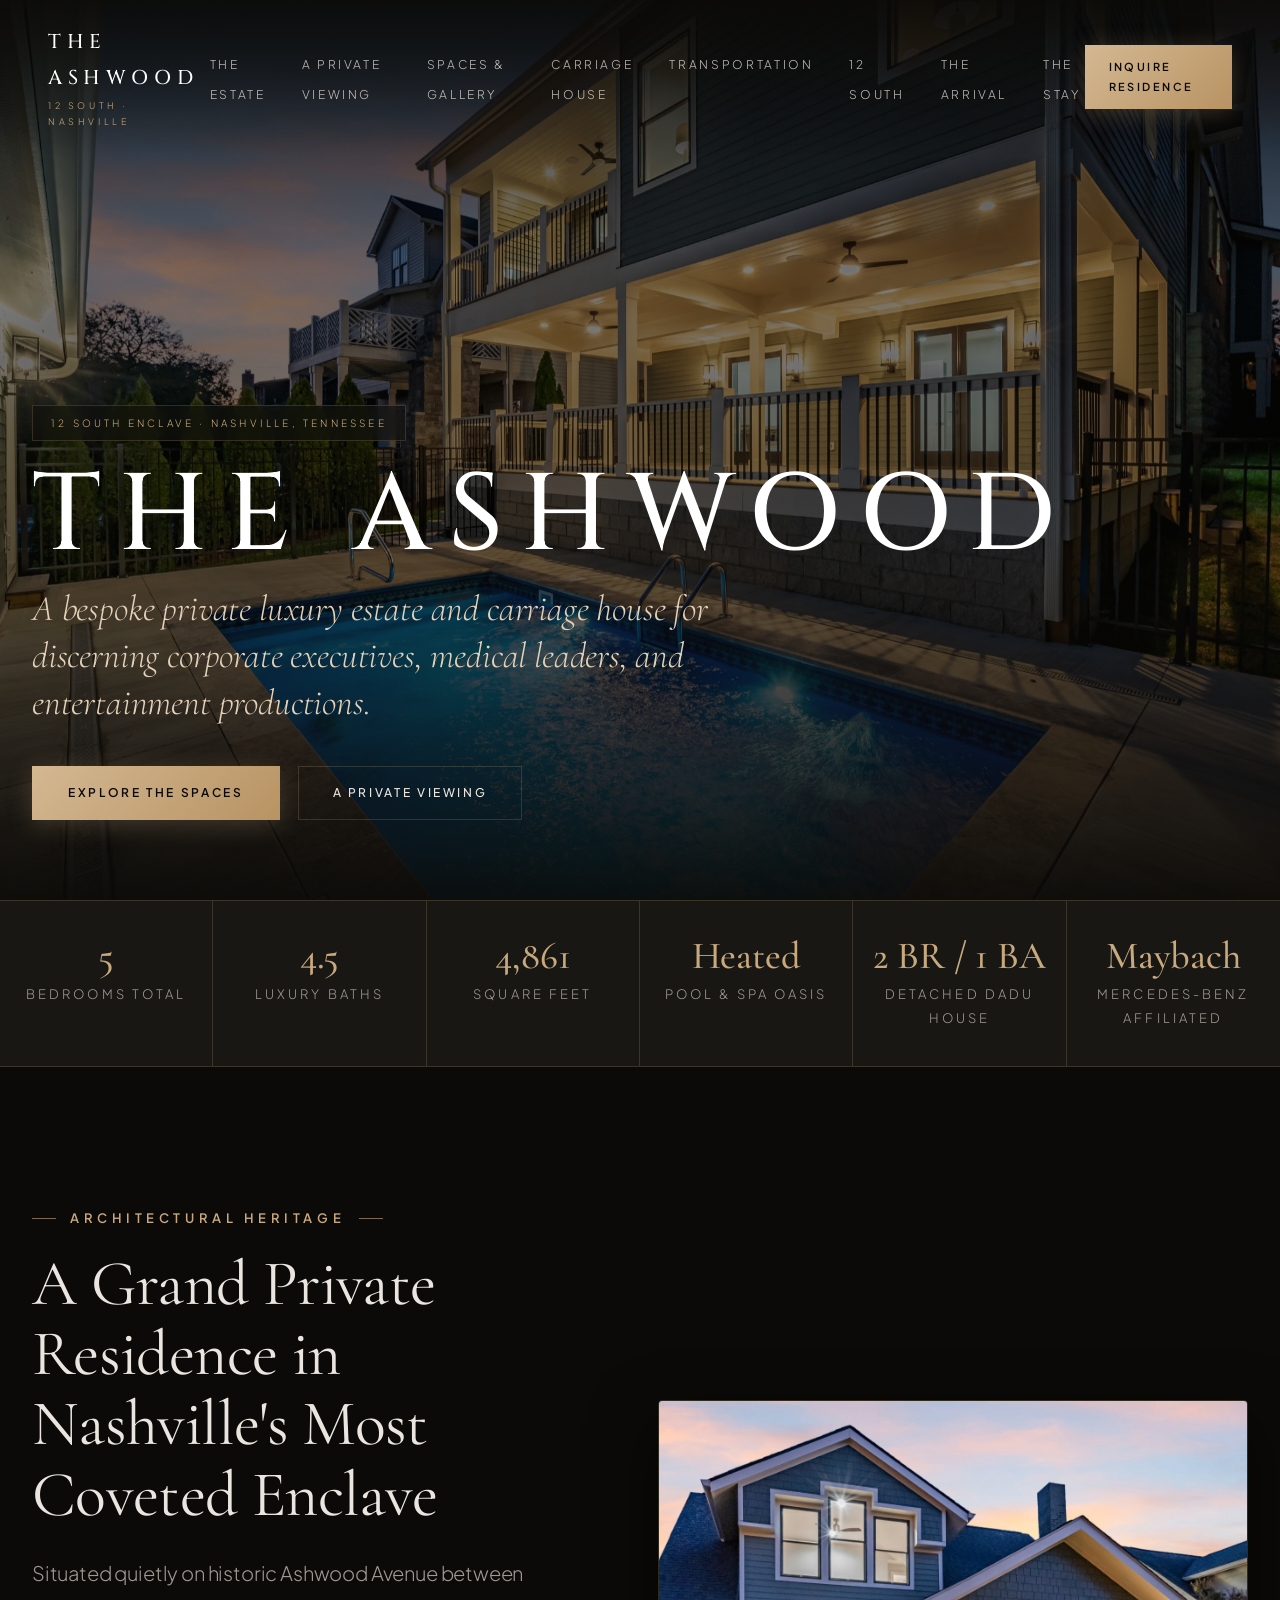
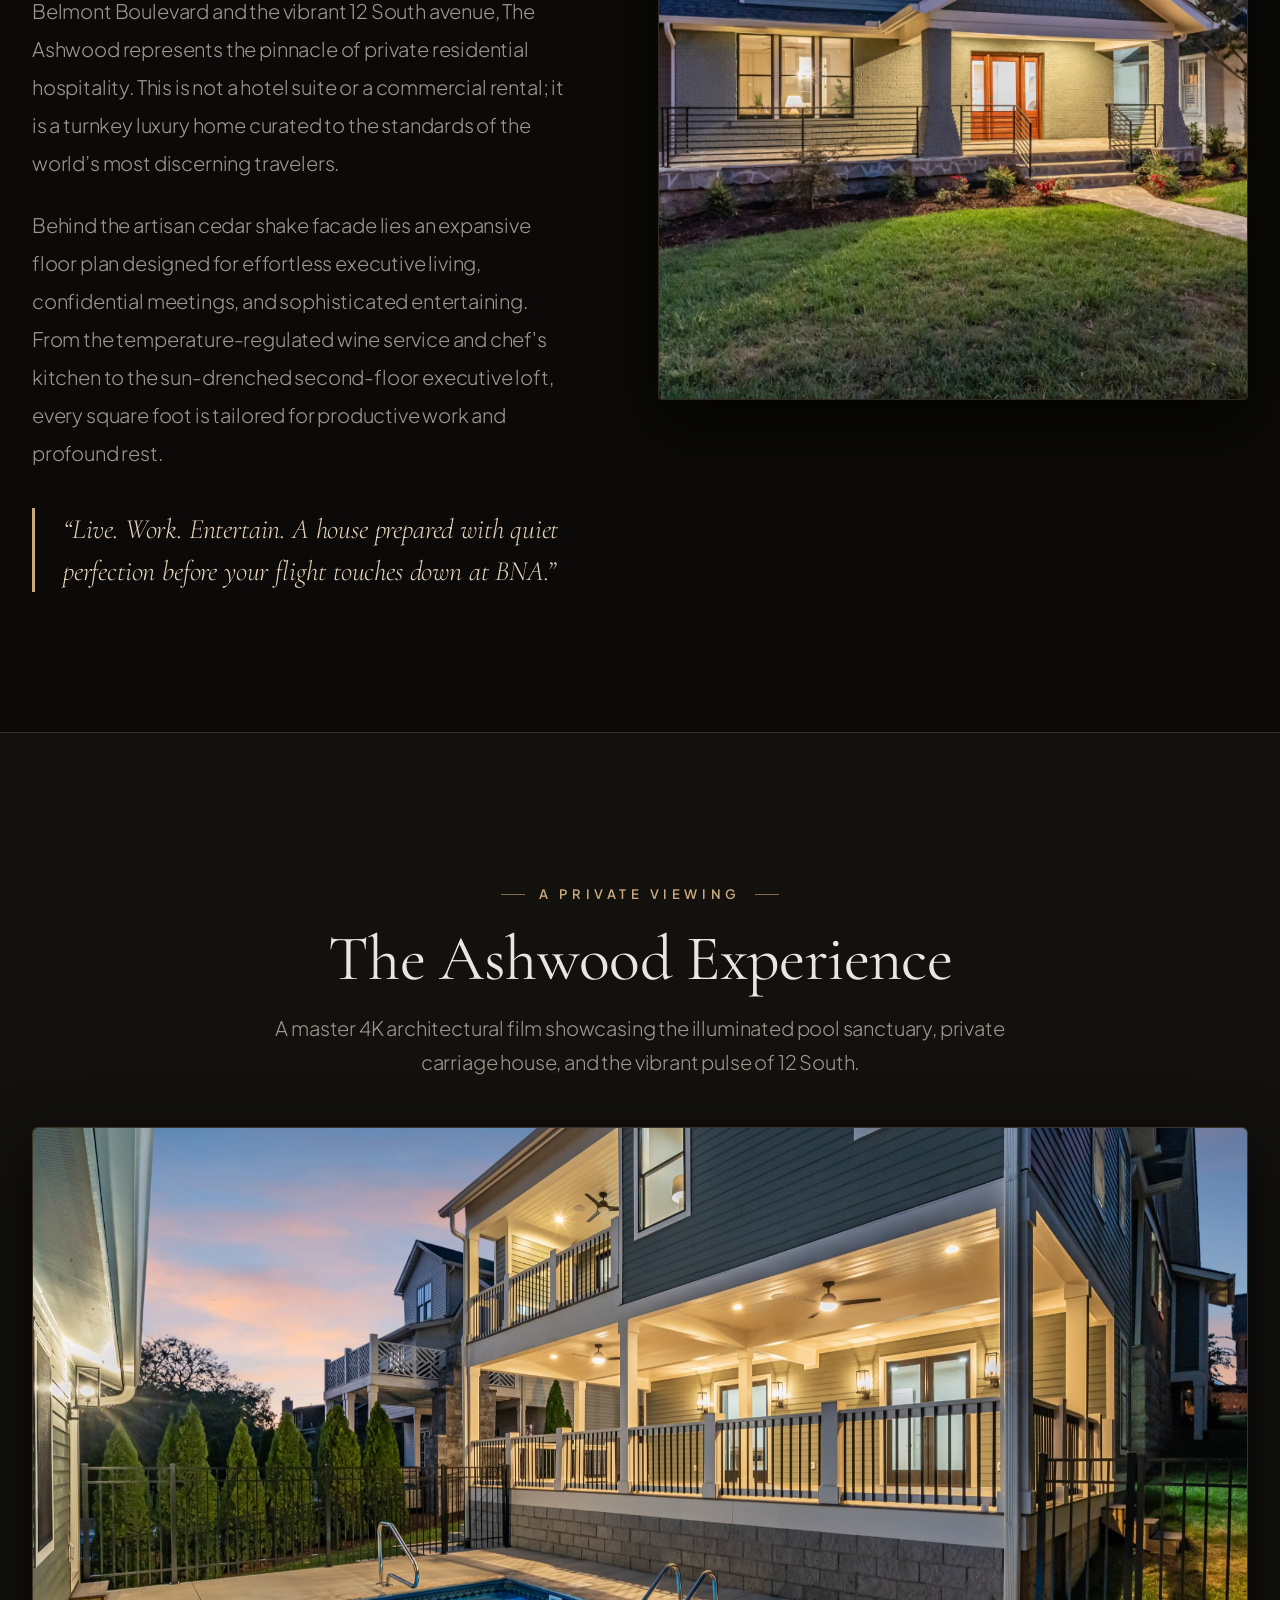
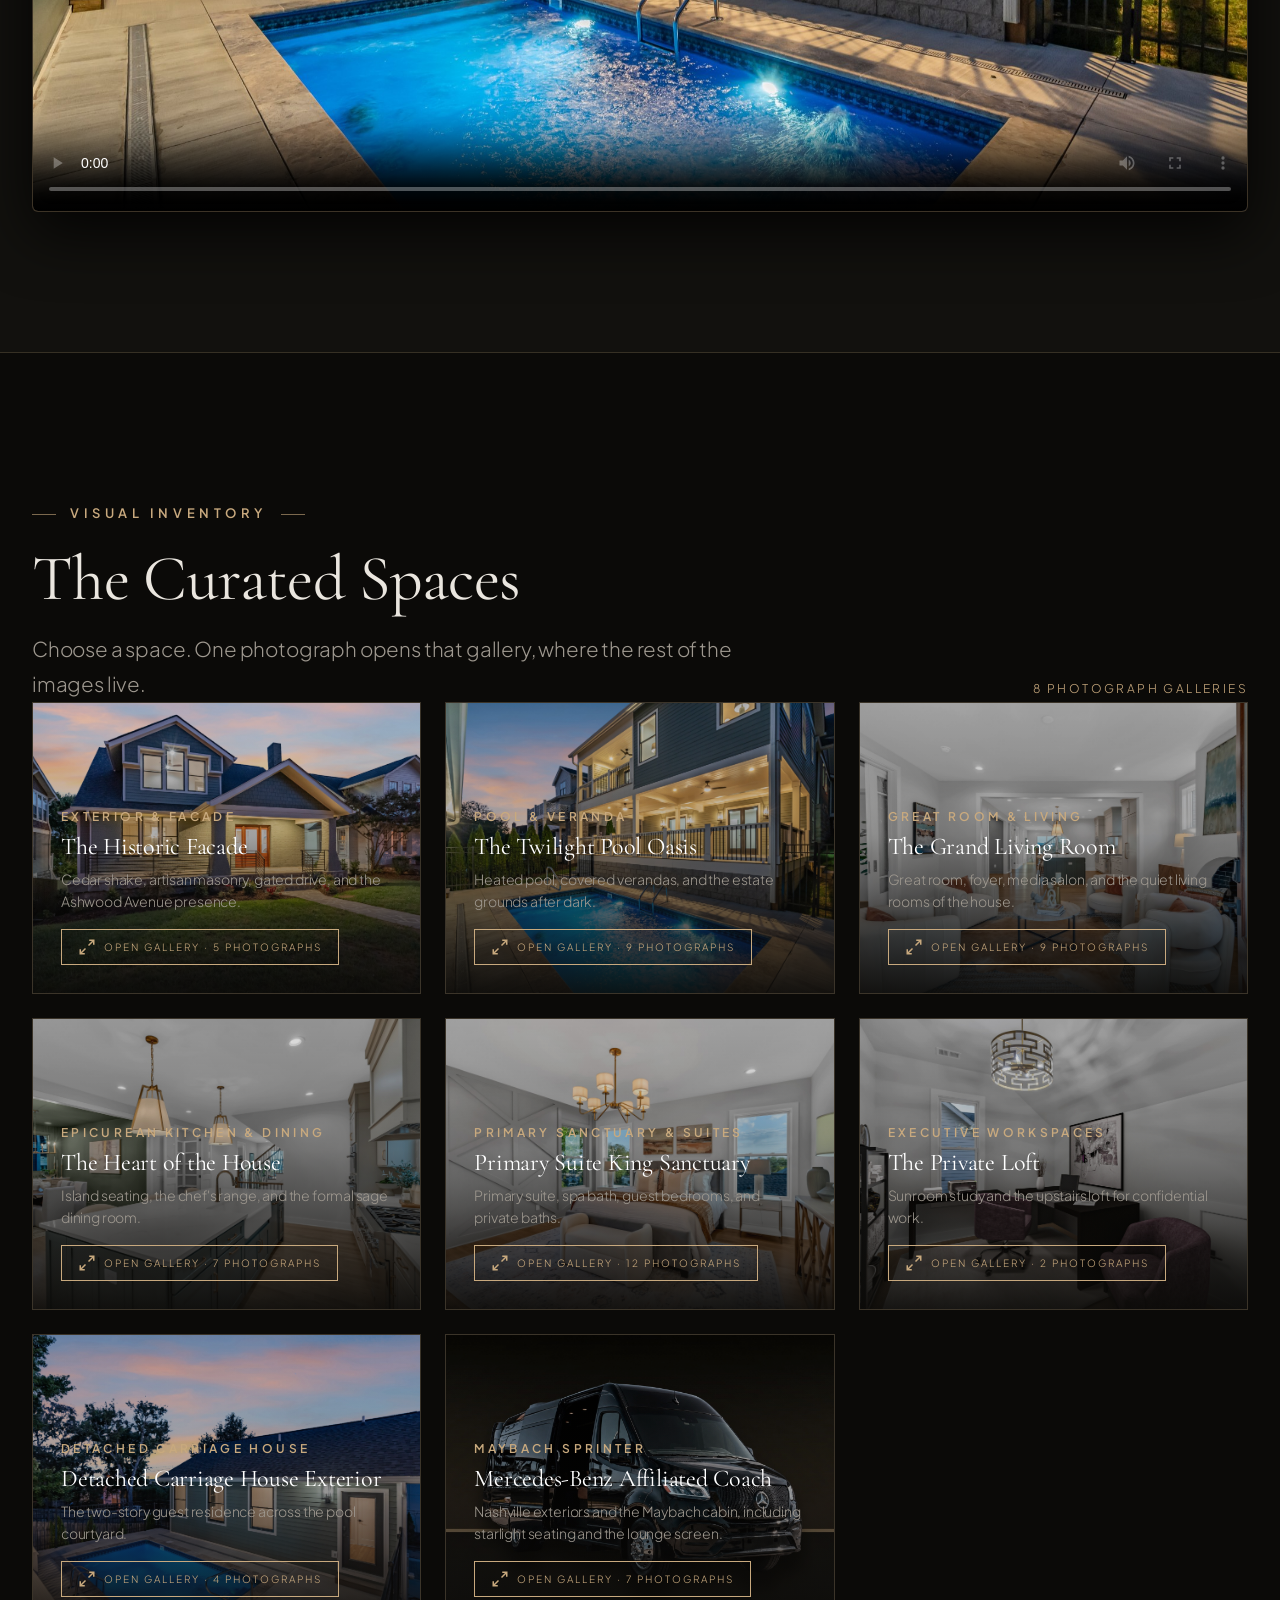
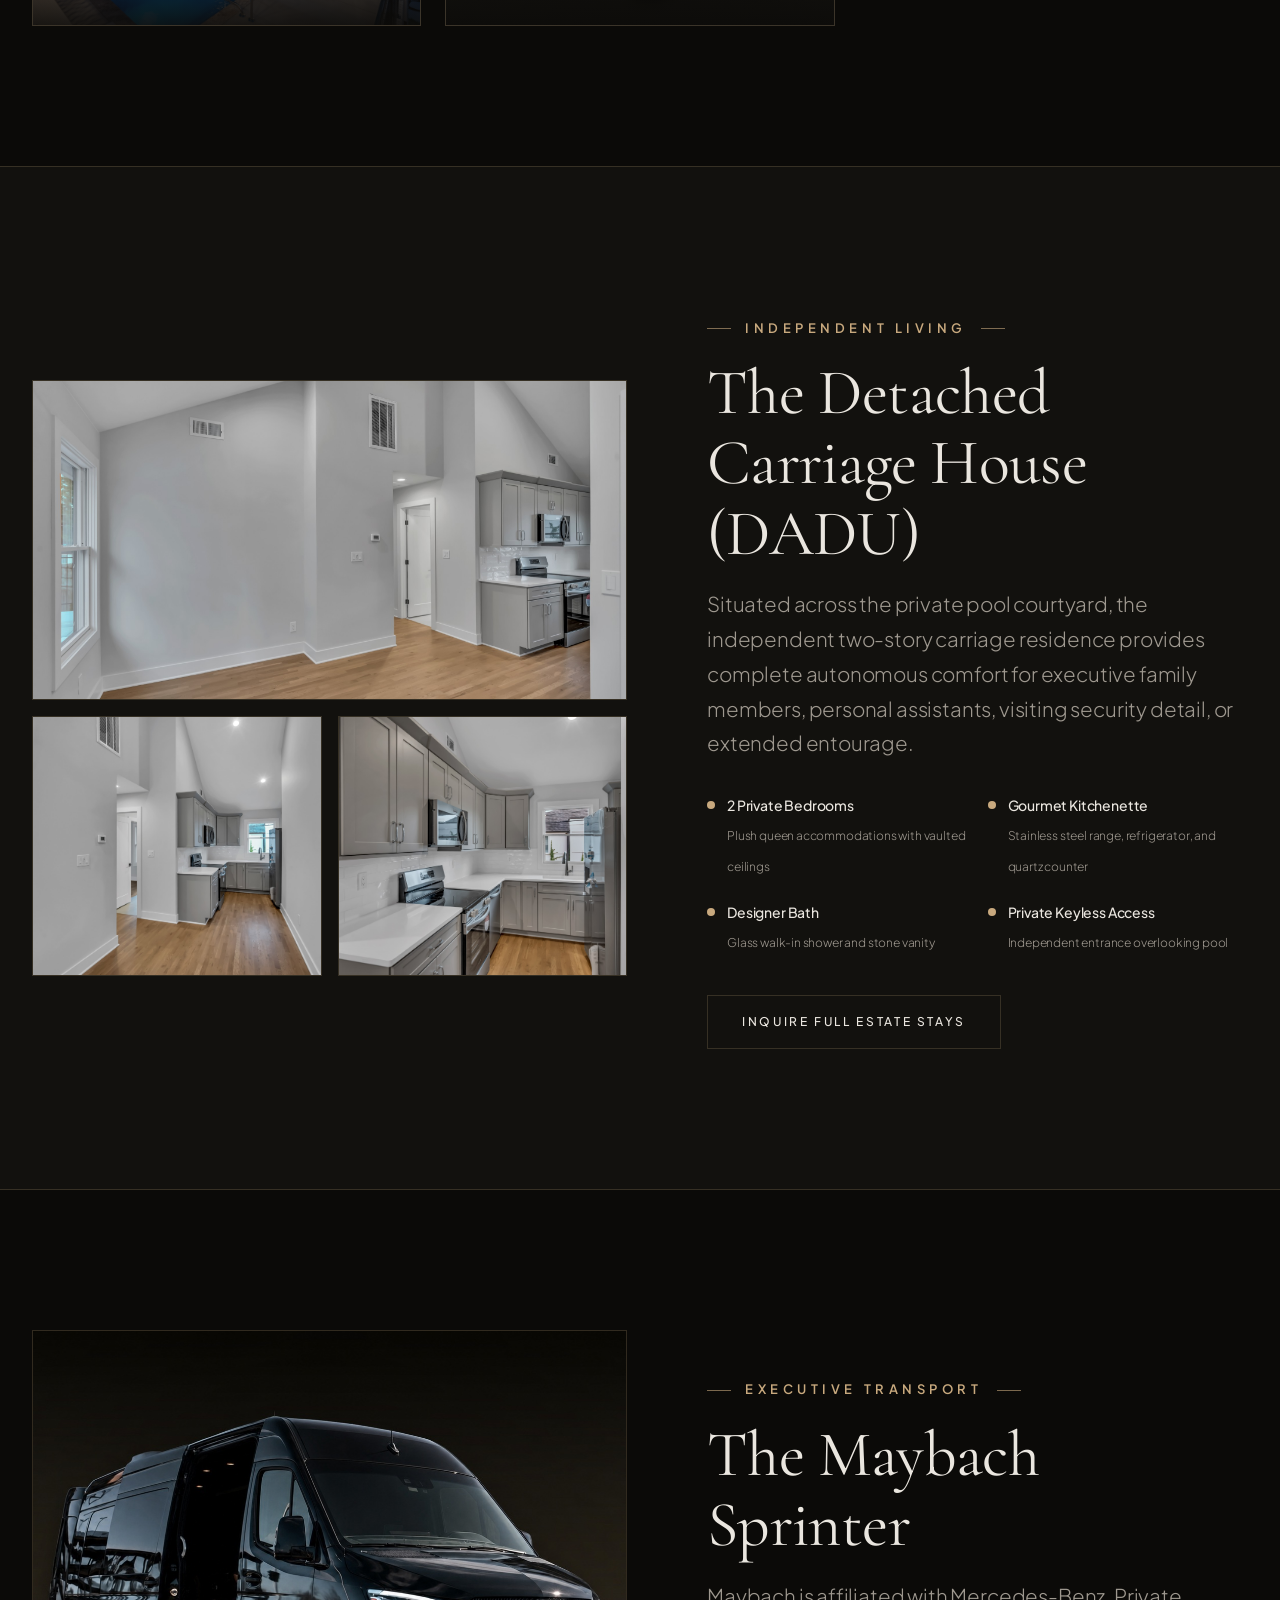
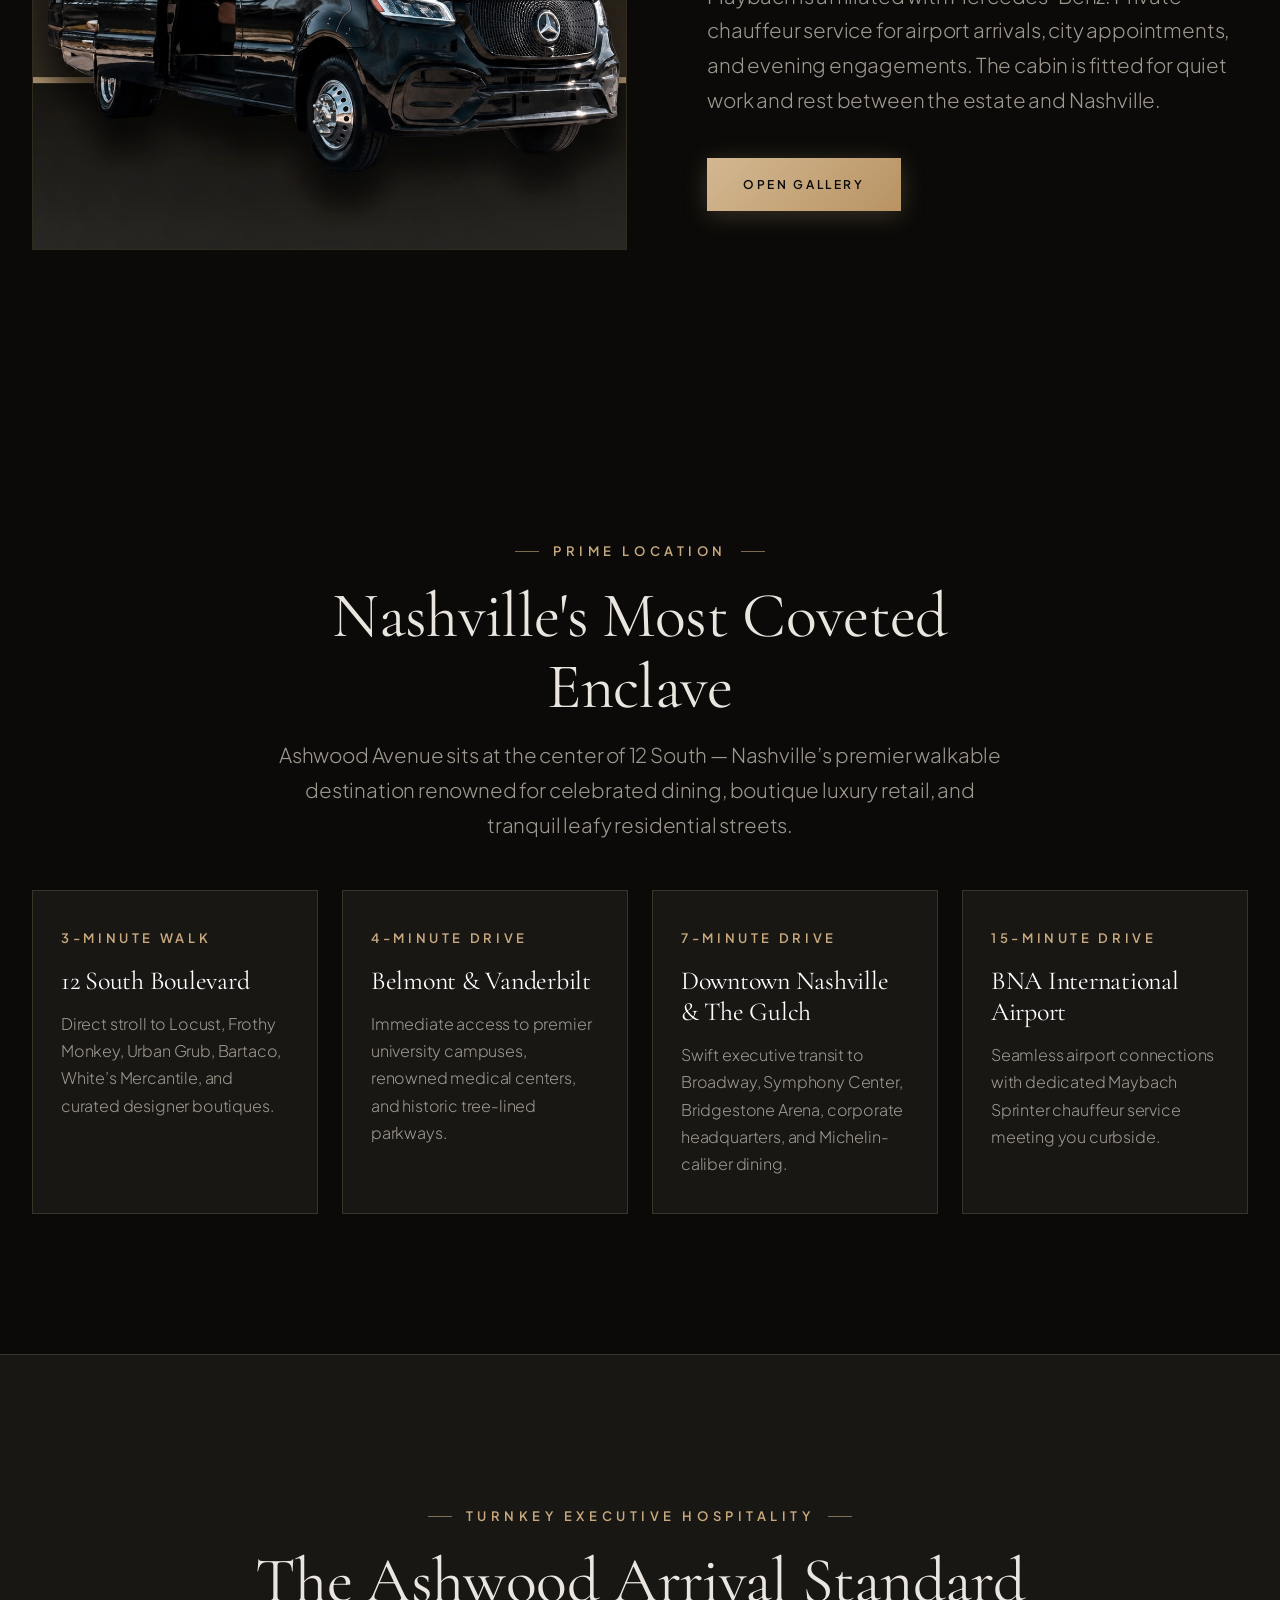
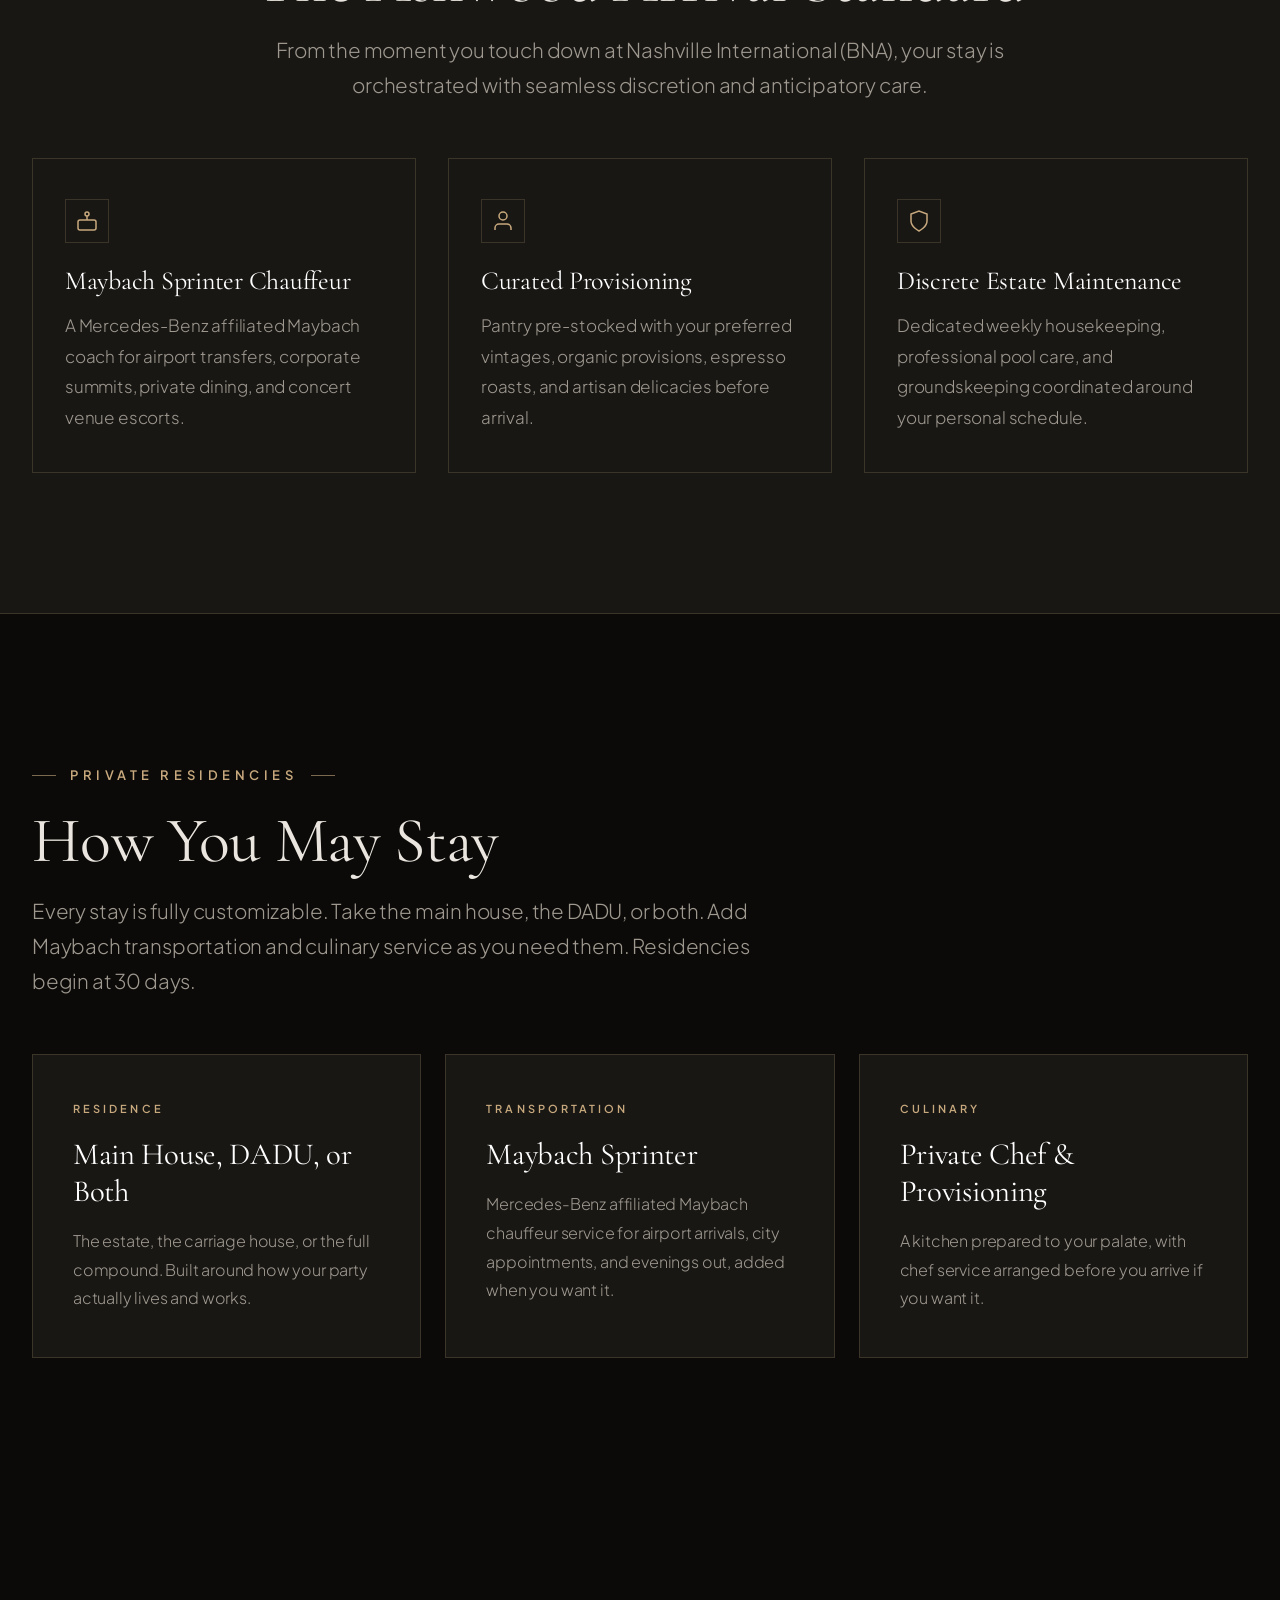
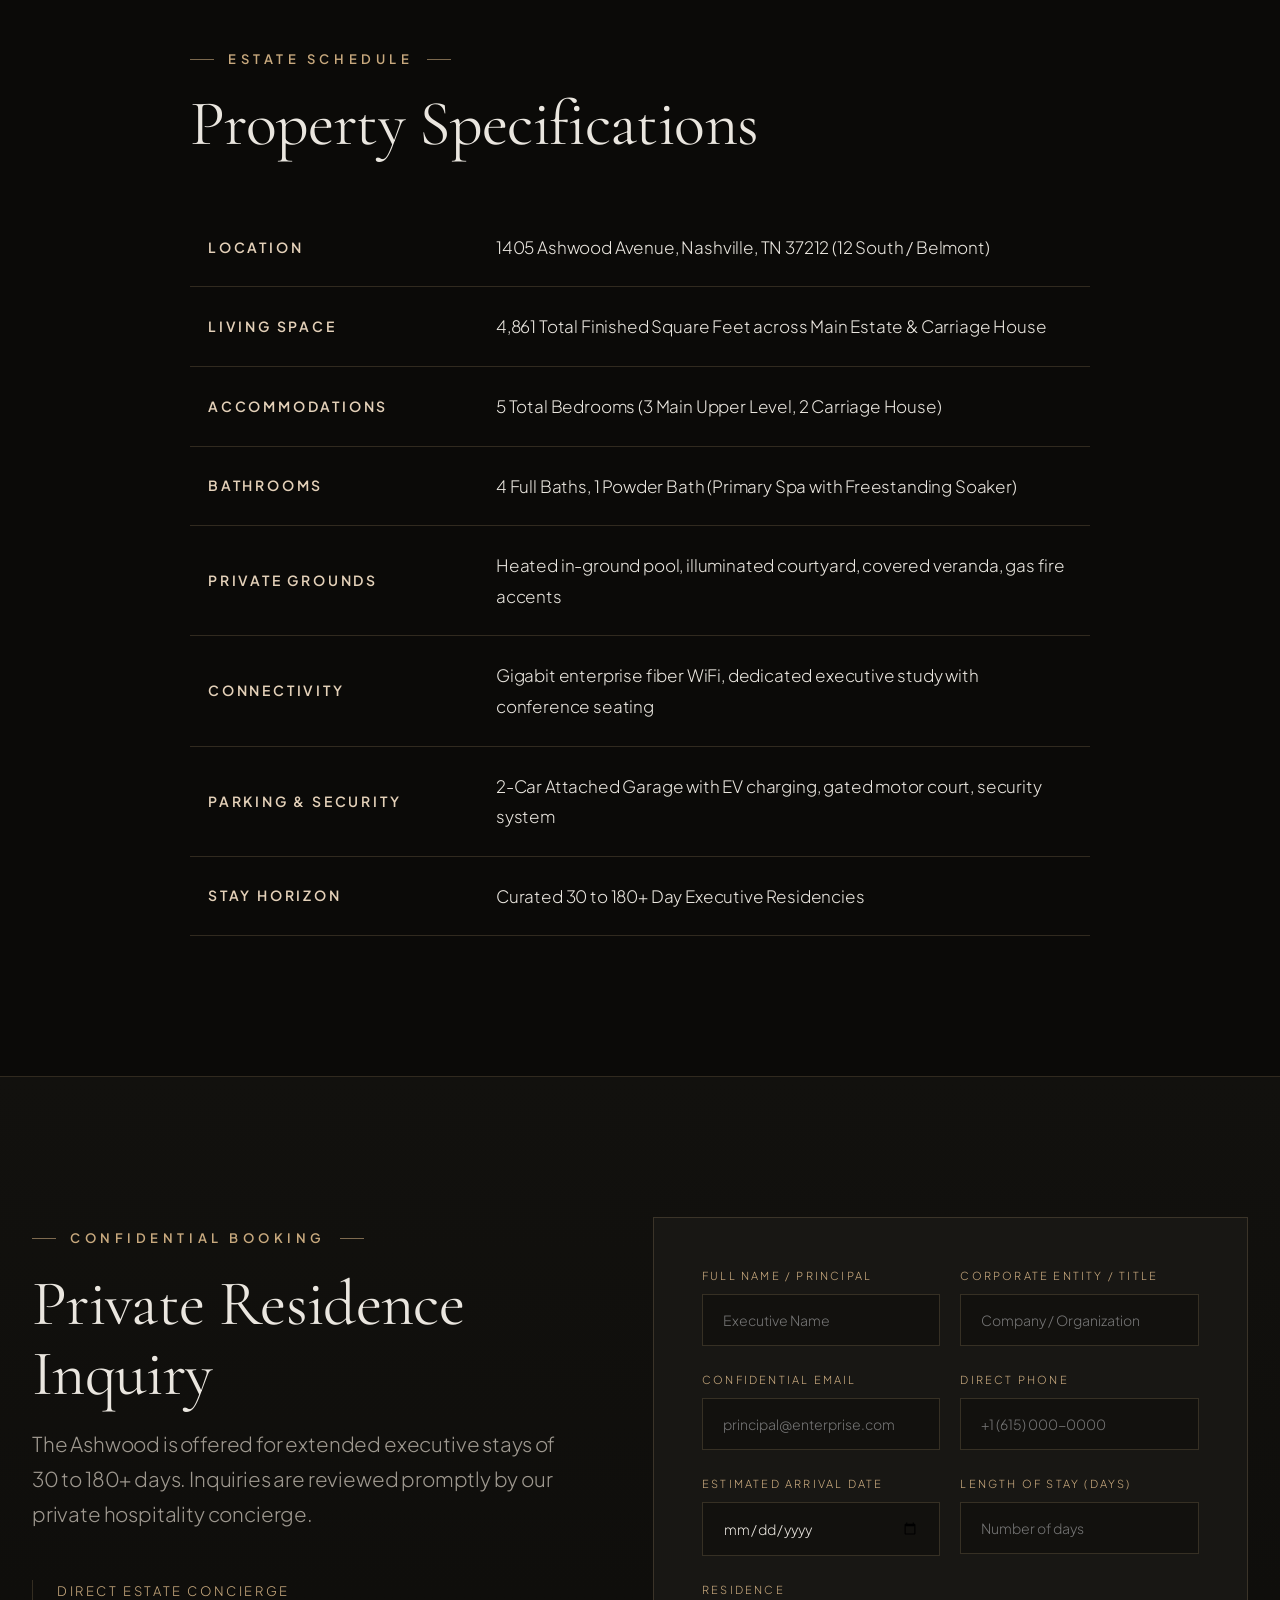
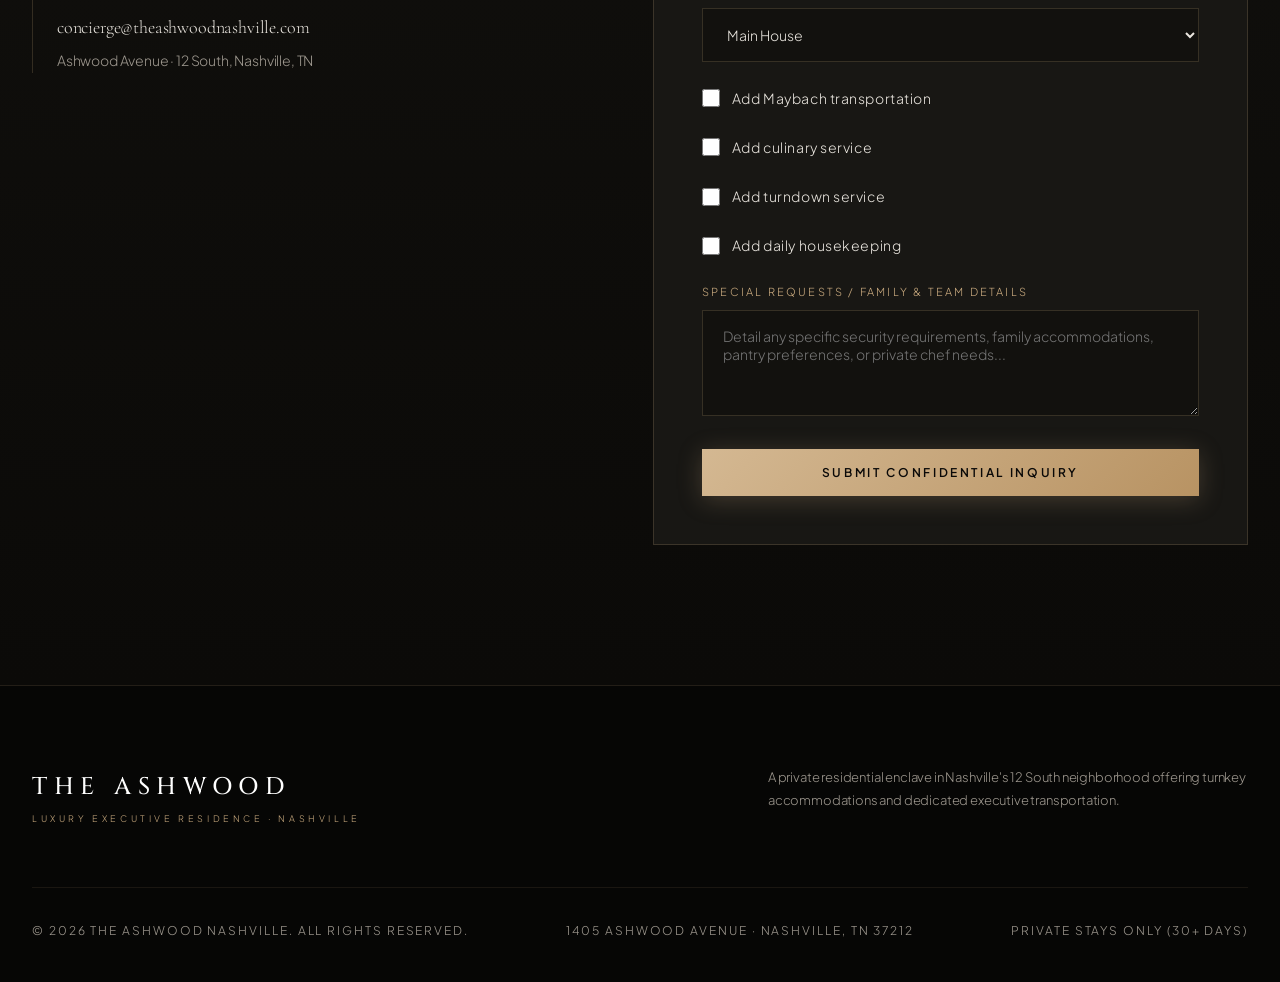
==== commit afc02449: "Let Ashwood guests specify exact stays and housekeeping preferences. Co-Authored-By: AGI Model 11 <n" ====
--- a/index.html
+++ b/index.html
@@ -1717,13 +1717,8 @@
                 <input type="date" id="inq_arrival" required />
               </div>
               <div class="form-group">
-                <label>Length of Stay</label>
-                <select id="inq_duration">
-                  <option value="30-60">30 to 60 Days</option>
-                  <option value="60-90">60 to 90 Days</option>
-                  <option value="90-180">90 to 180 Days</option>
-                  <option value="180+">180+ Days (Extended Relocation)</option>
-                </select>
+                <label for="inq_duration">Length of Stay (Days)</label>
+                <input type="number" id="inq_duration" min="30" step="1" inputmode="numeric" placeholder="Number of days" required />
               </div>
             </div>
 
@@ -1747,6 +1742,20 @@
               <label class="check-label">
                 <input type="checkbox" id="inq_culinary" />
                 Add culinary service
+              </label>
+            </div>
+
+            <div class="form-group">
+              <label class="check-label">
+                <input type="checkbox" id="inq_turndown" />
+                Add turndown service
+              </label>
+            </div>
+
+            <div class="form-group">
+              <label class="check-label">
+                <input type="checkbox" id="inq_housekeeping" />
+                Add daily housekeeping
               </label>
             </div>
 
@@ -1834,6 +1843,8 @@
       const residence = residenceSelect.options[residenceSelect.selectedIndex].text;
       const transport = document.getElementById('inq_transport').checked ? "Yes" : "No";
       const culinary = document.getElementById('inq_culinary').checked ? "Yes" : "No";
+      const turndown = document.getElementById('inq_turndown').checked ? "Yes" : "No";
+      const housekeeping = document.getElementById('inq_housekeeping').checked ? "Yes" : "No";
       const notes = document.getElementById('inq_notes').value;
 
       const subject = encodeURIComponent("The Ashwood Private Stay Inquiry - " + name);
@@ -1845,10 +1856,12 @@
         "Email: " + email + "\n" +
         "Phone: " + phone + "\n" +
         "Arrival: " + arrival + "\n" +
-        "Stay Horizon: " + duration + "\n" +
+        "Length of Stay: " + duration + " days\n" +
         "Residence: " + residence + "\n" +
         "Maybach Transportation: " + transport + "\n" +
-        "Culinary Service: " + culinary + "\n\n" +
+        "Culinary Service: " + culinary + "\n" +
+        "Turndown Service: " + turndown + "\n" +
+        "Daily Housekeeping: " + housekeeping + "\n\n" +
         "Notes & Special Requests:\n" + notes
       );
 
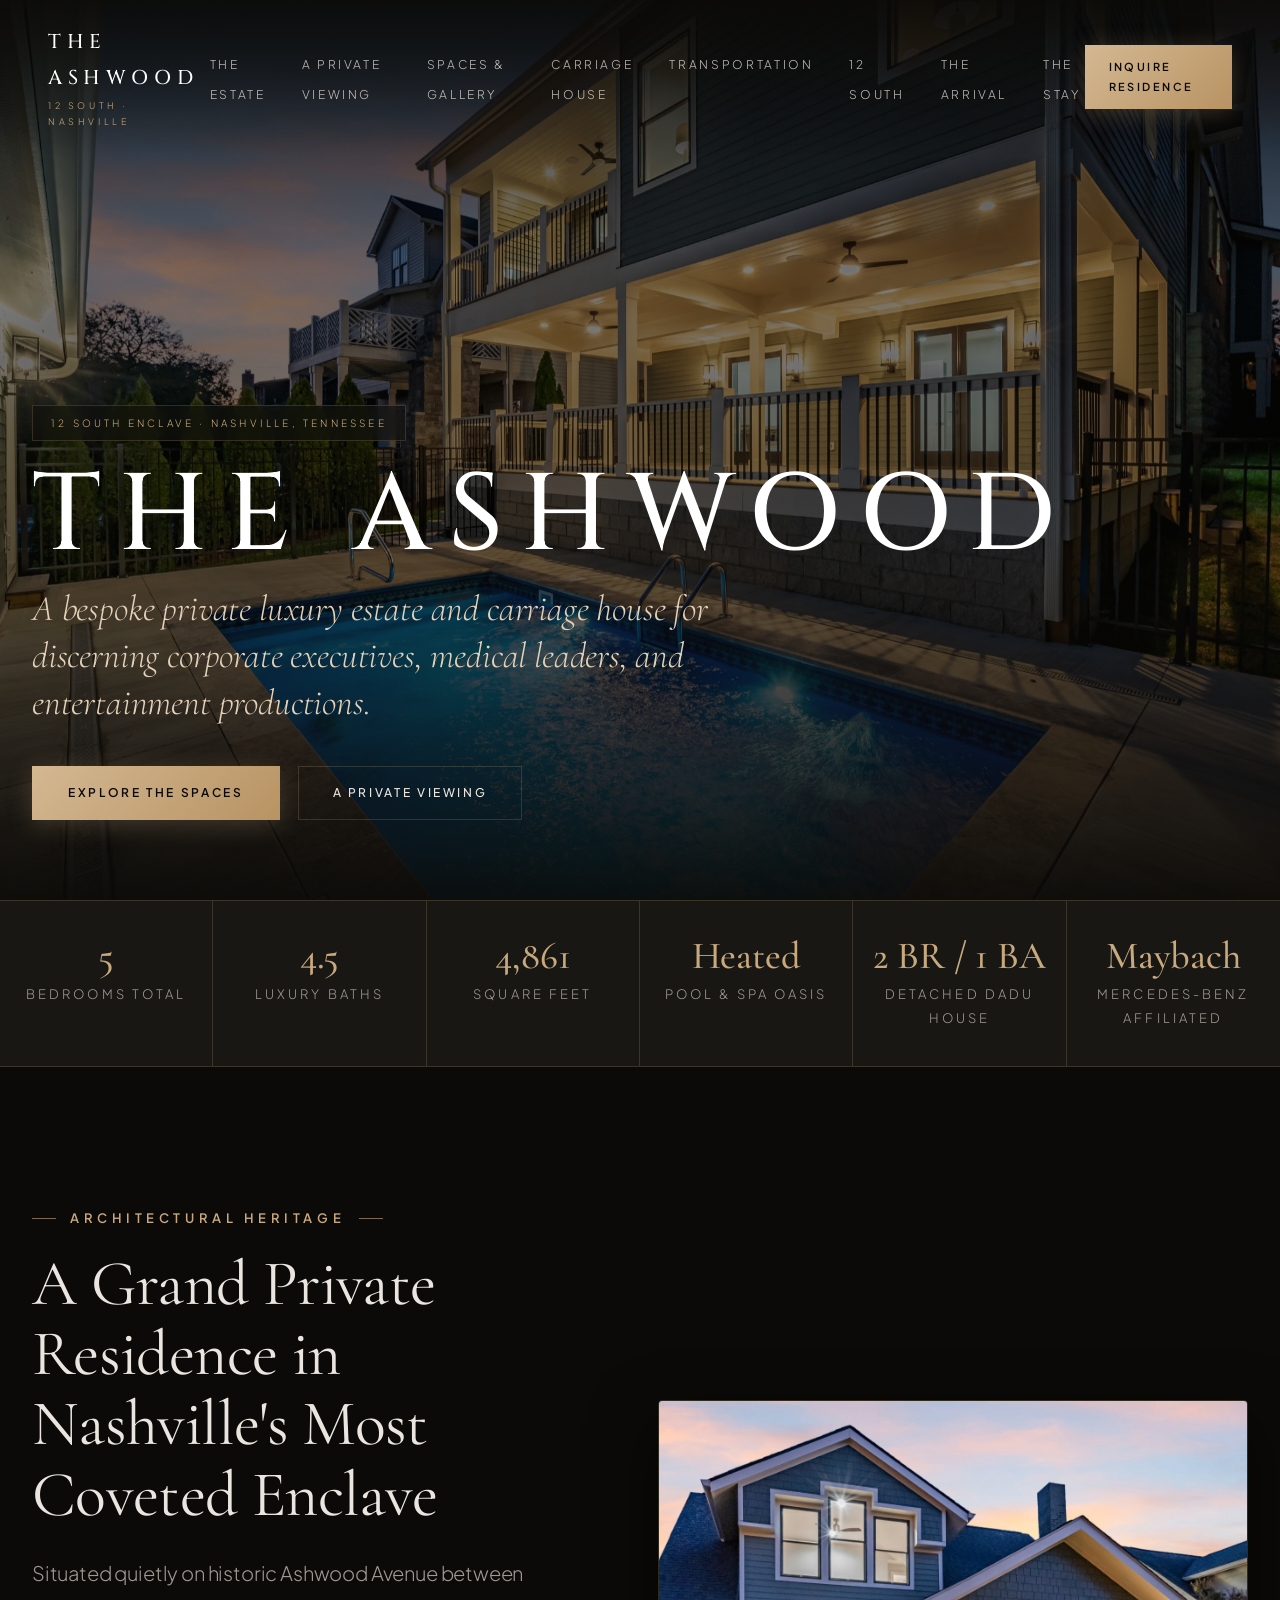
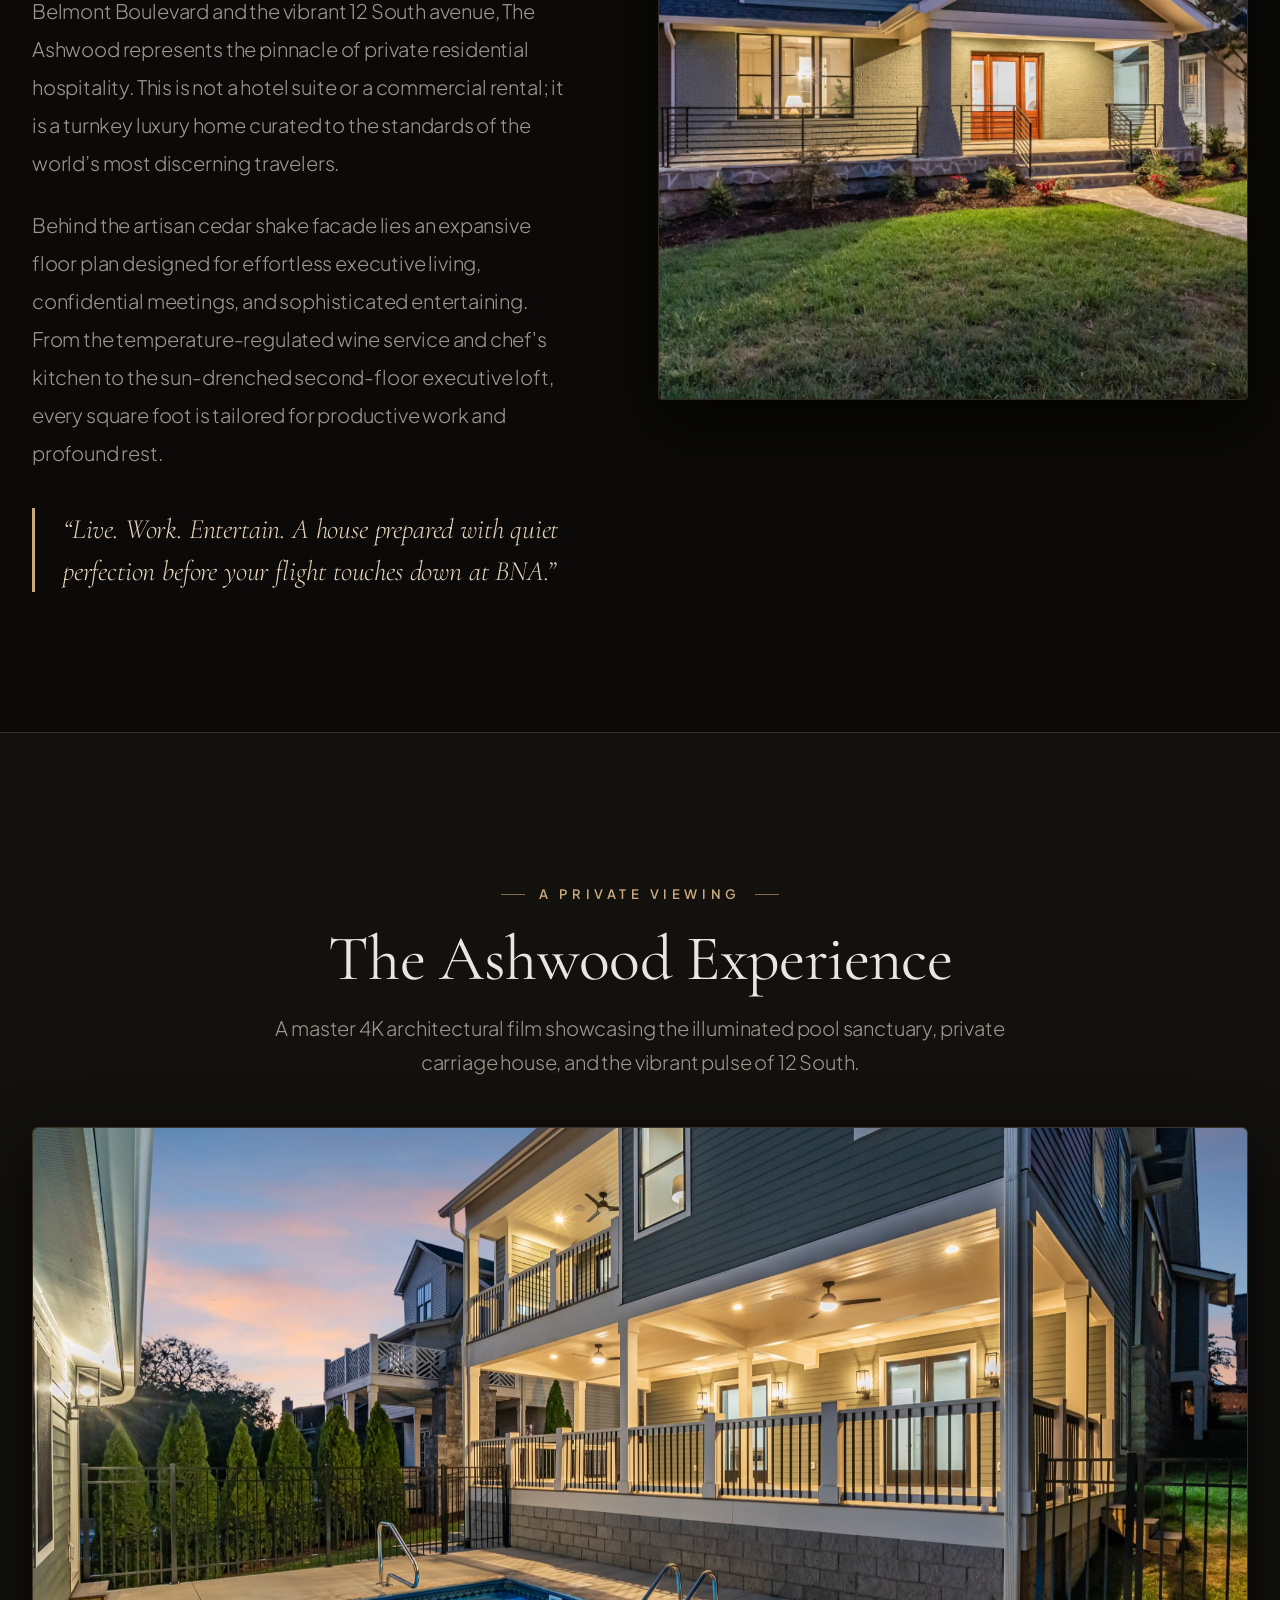
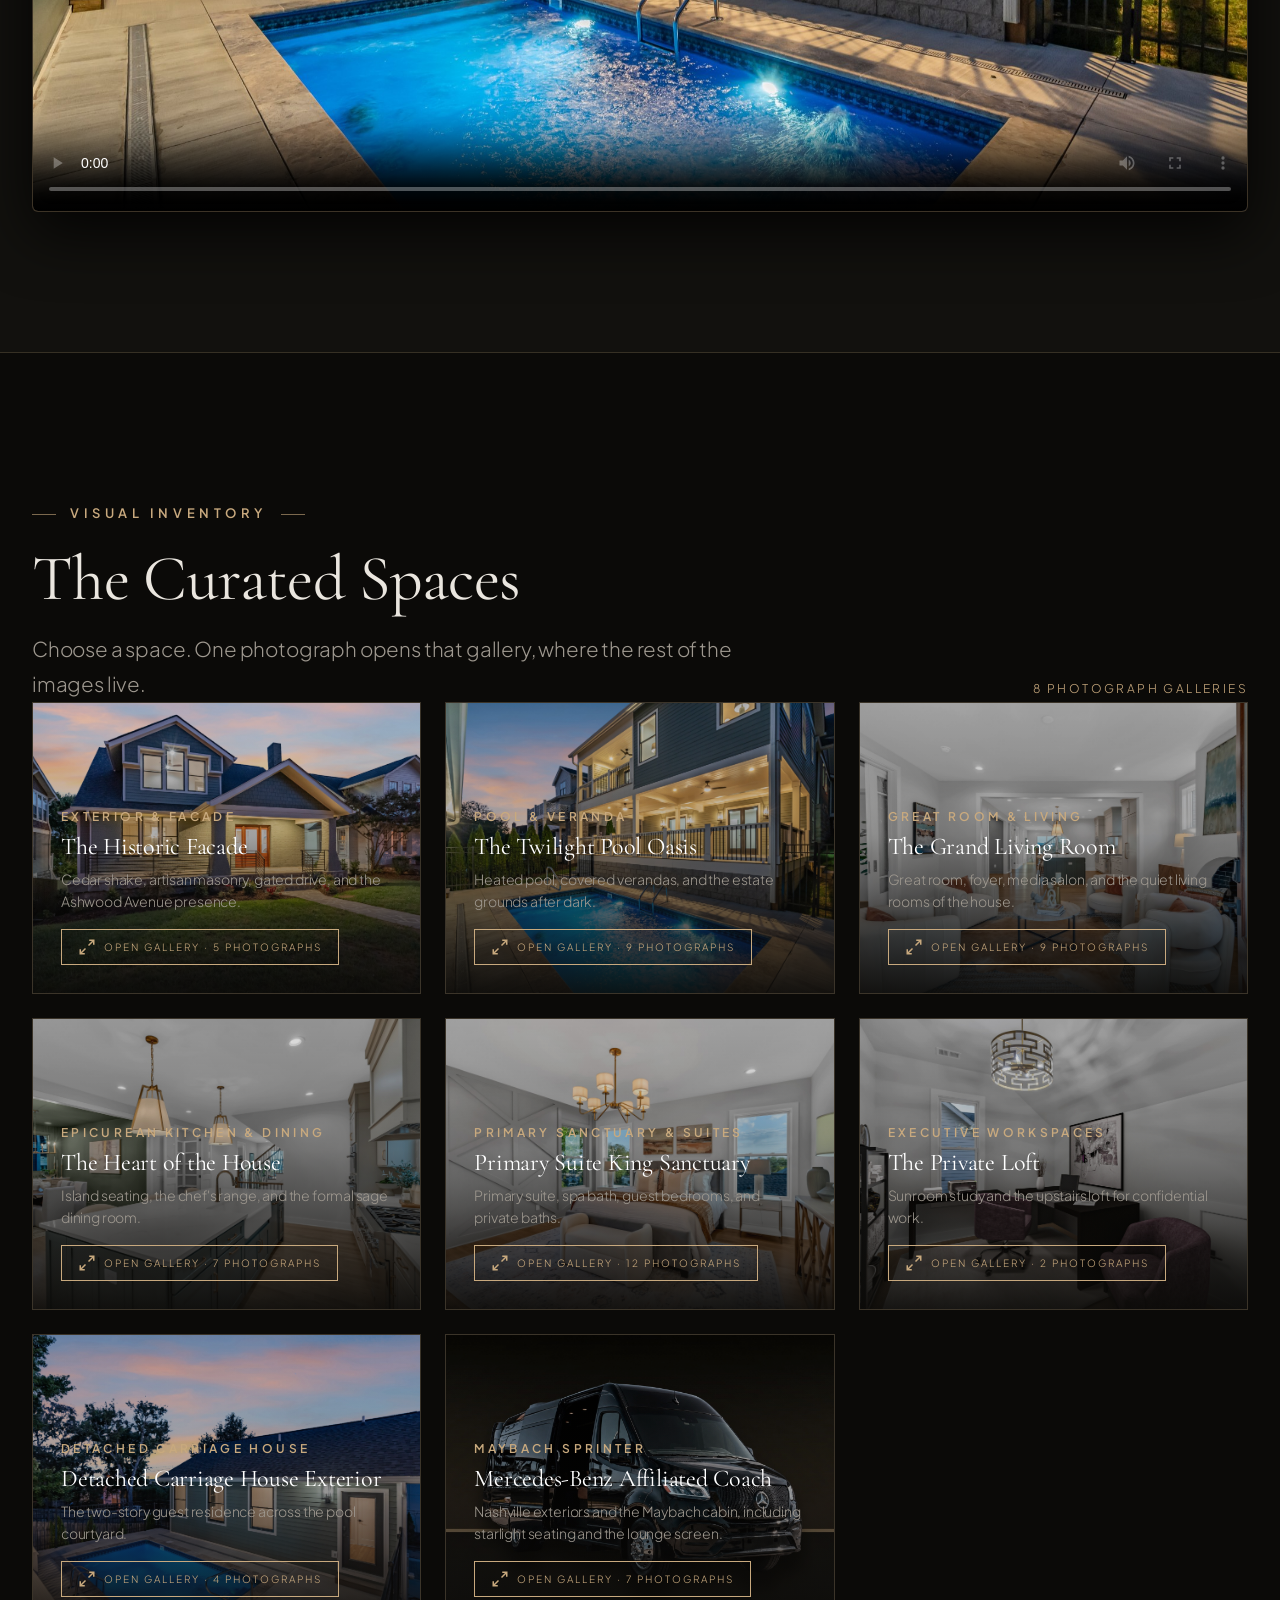
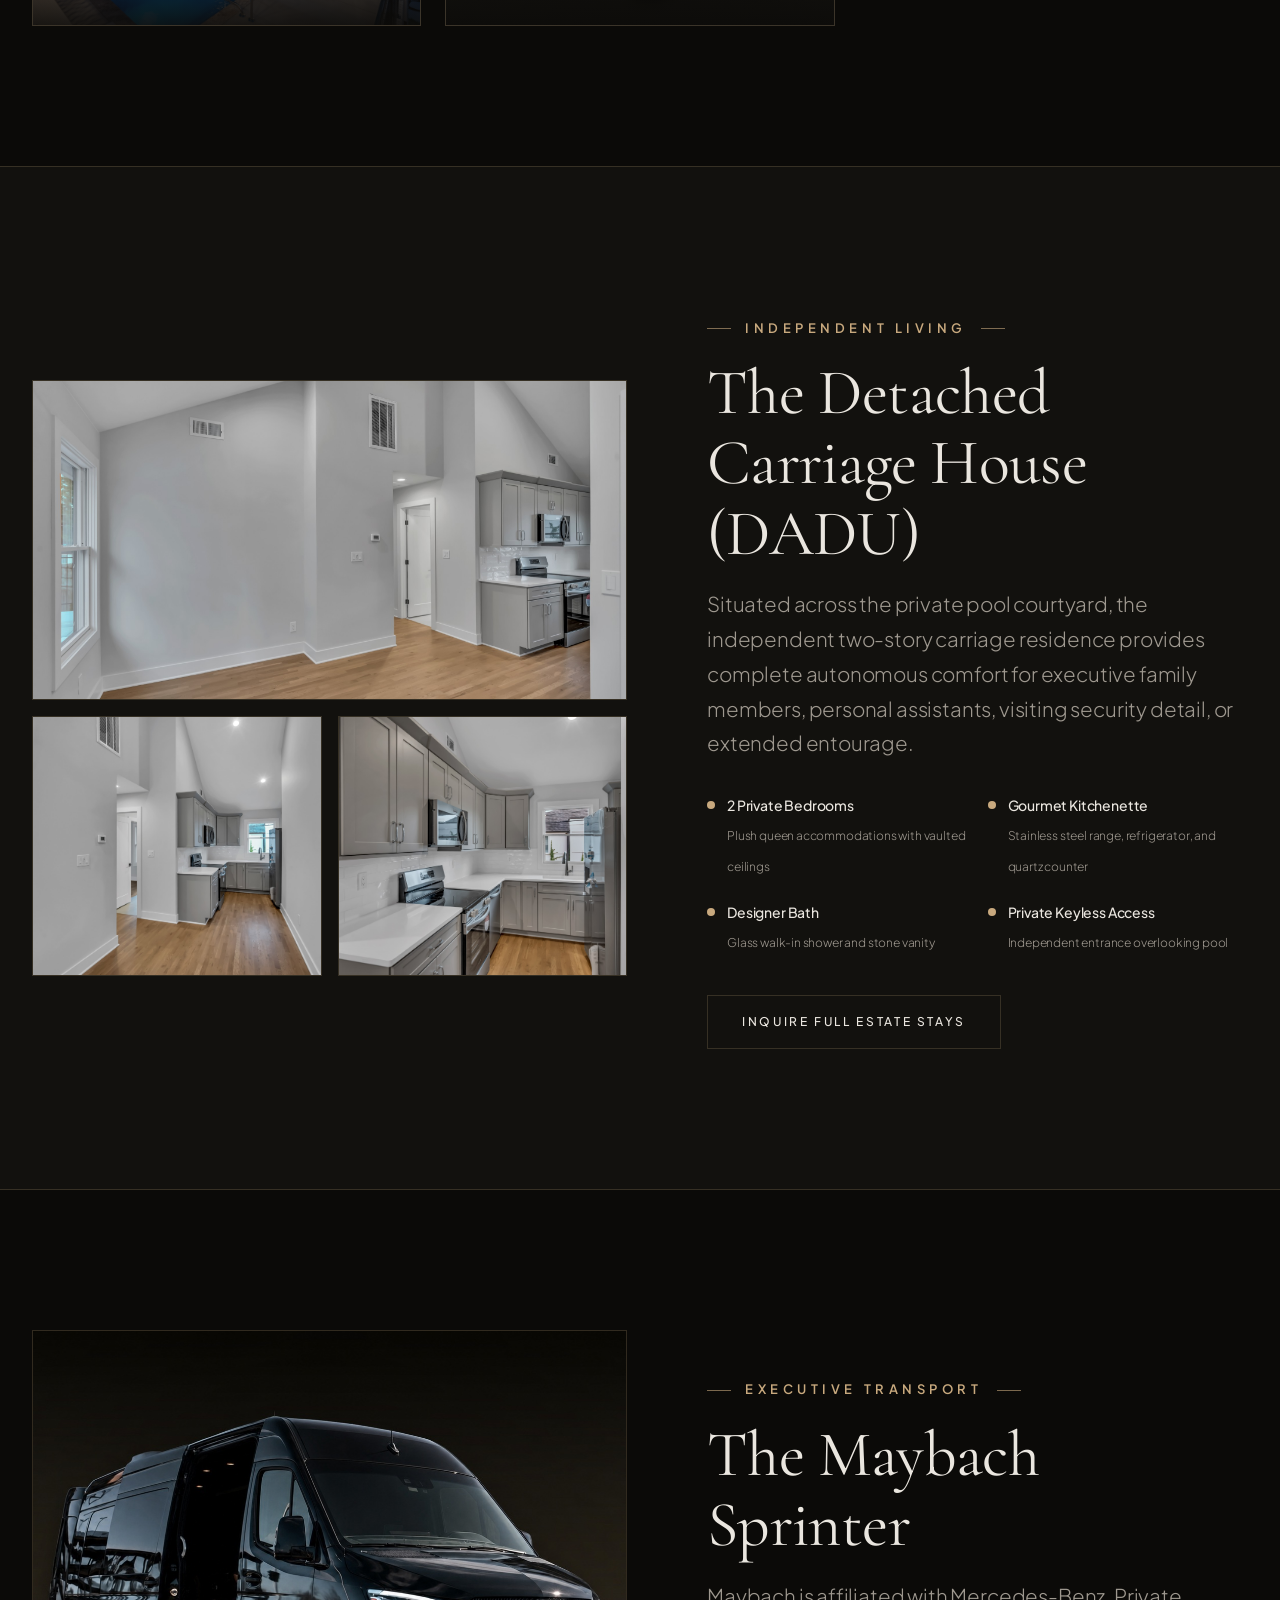
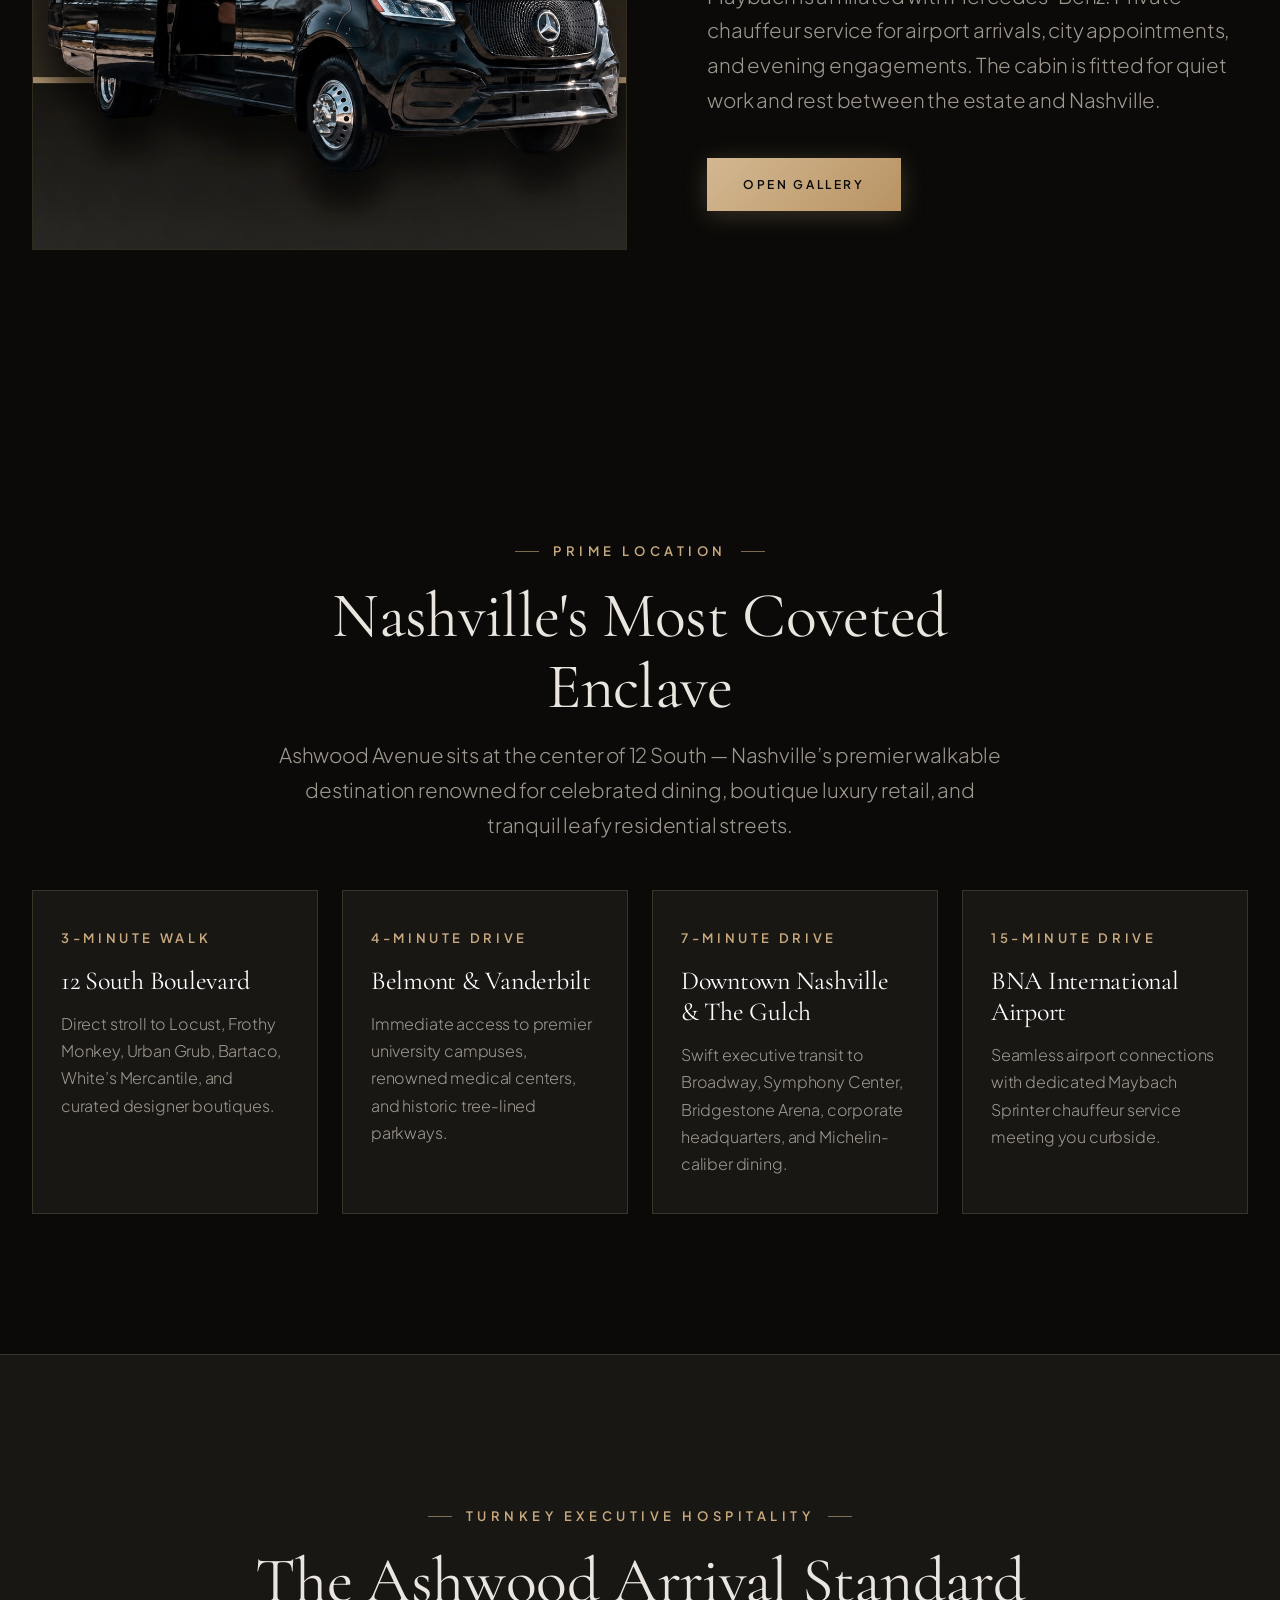
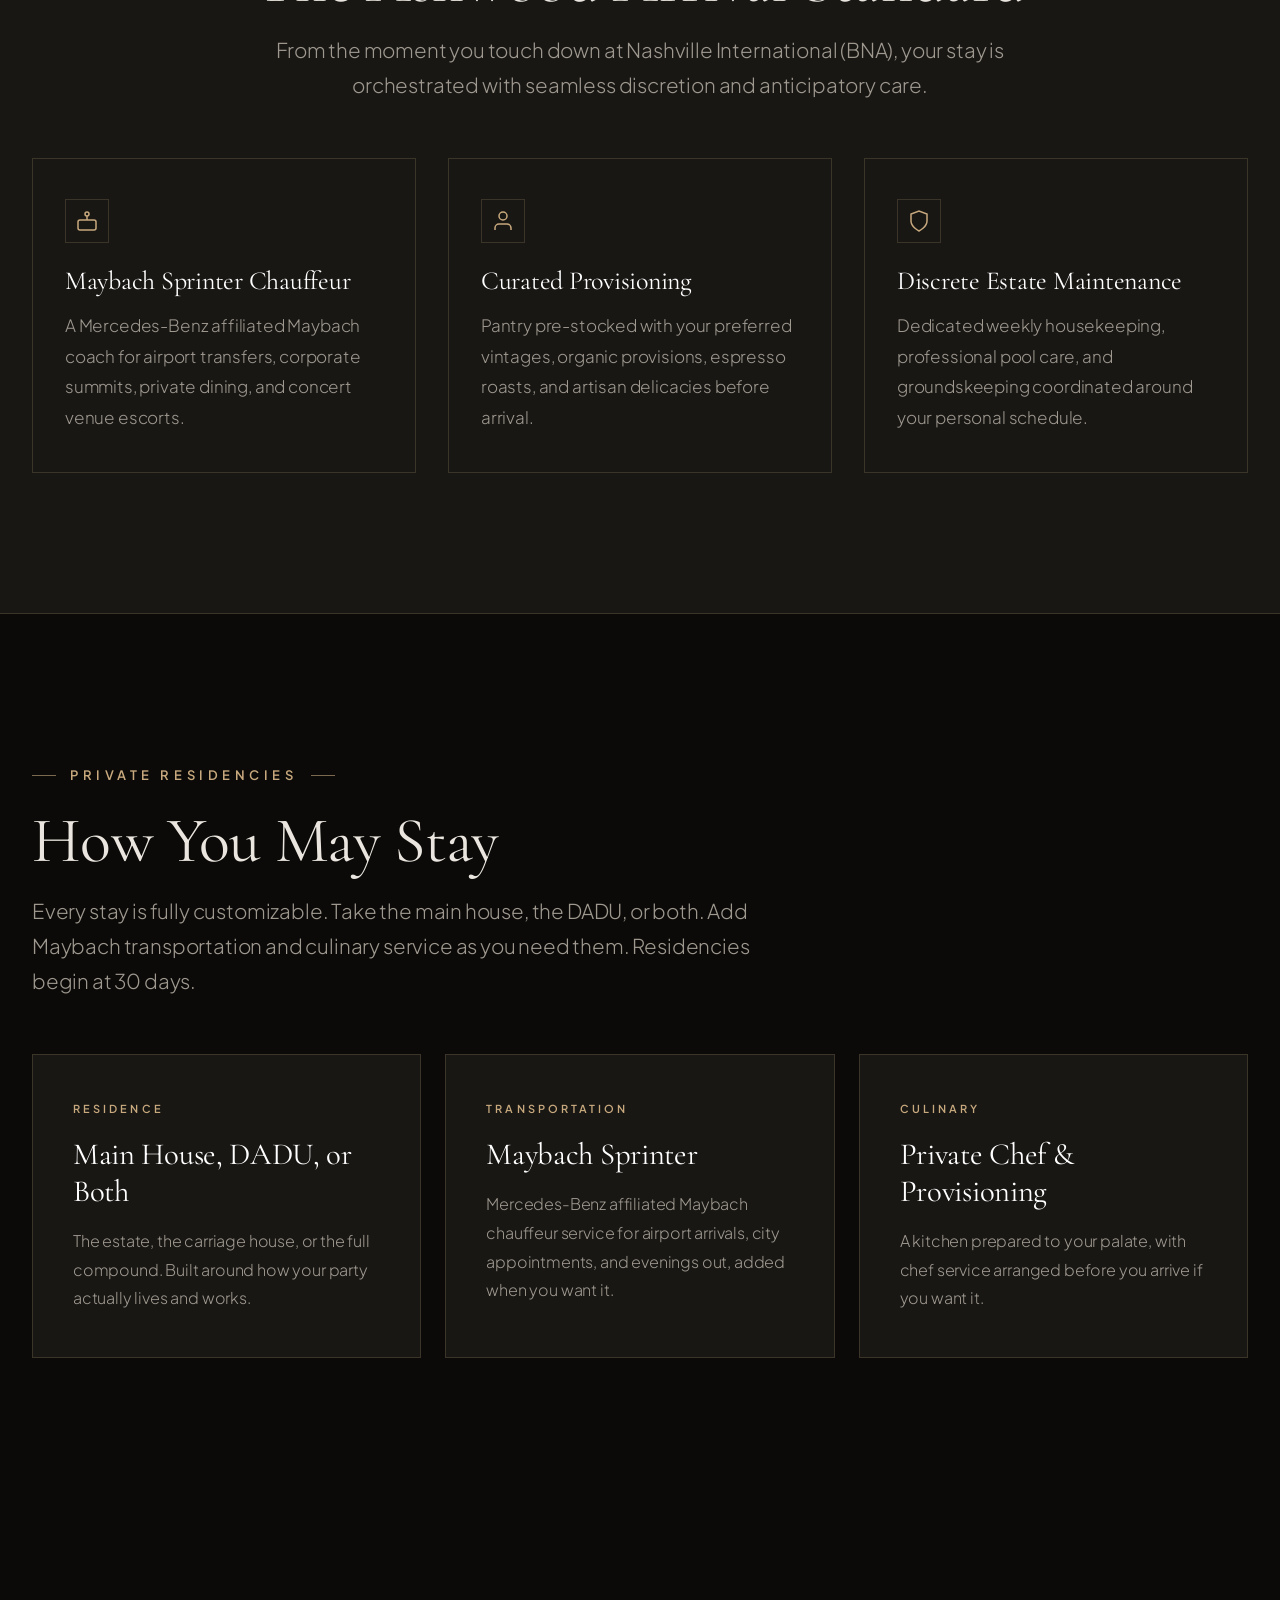
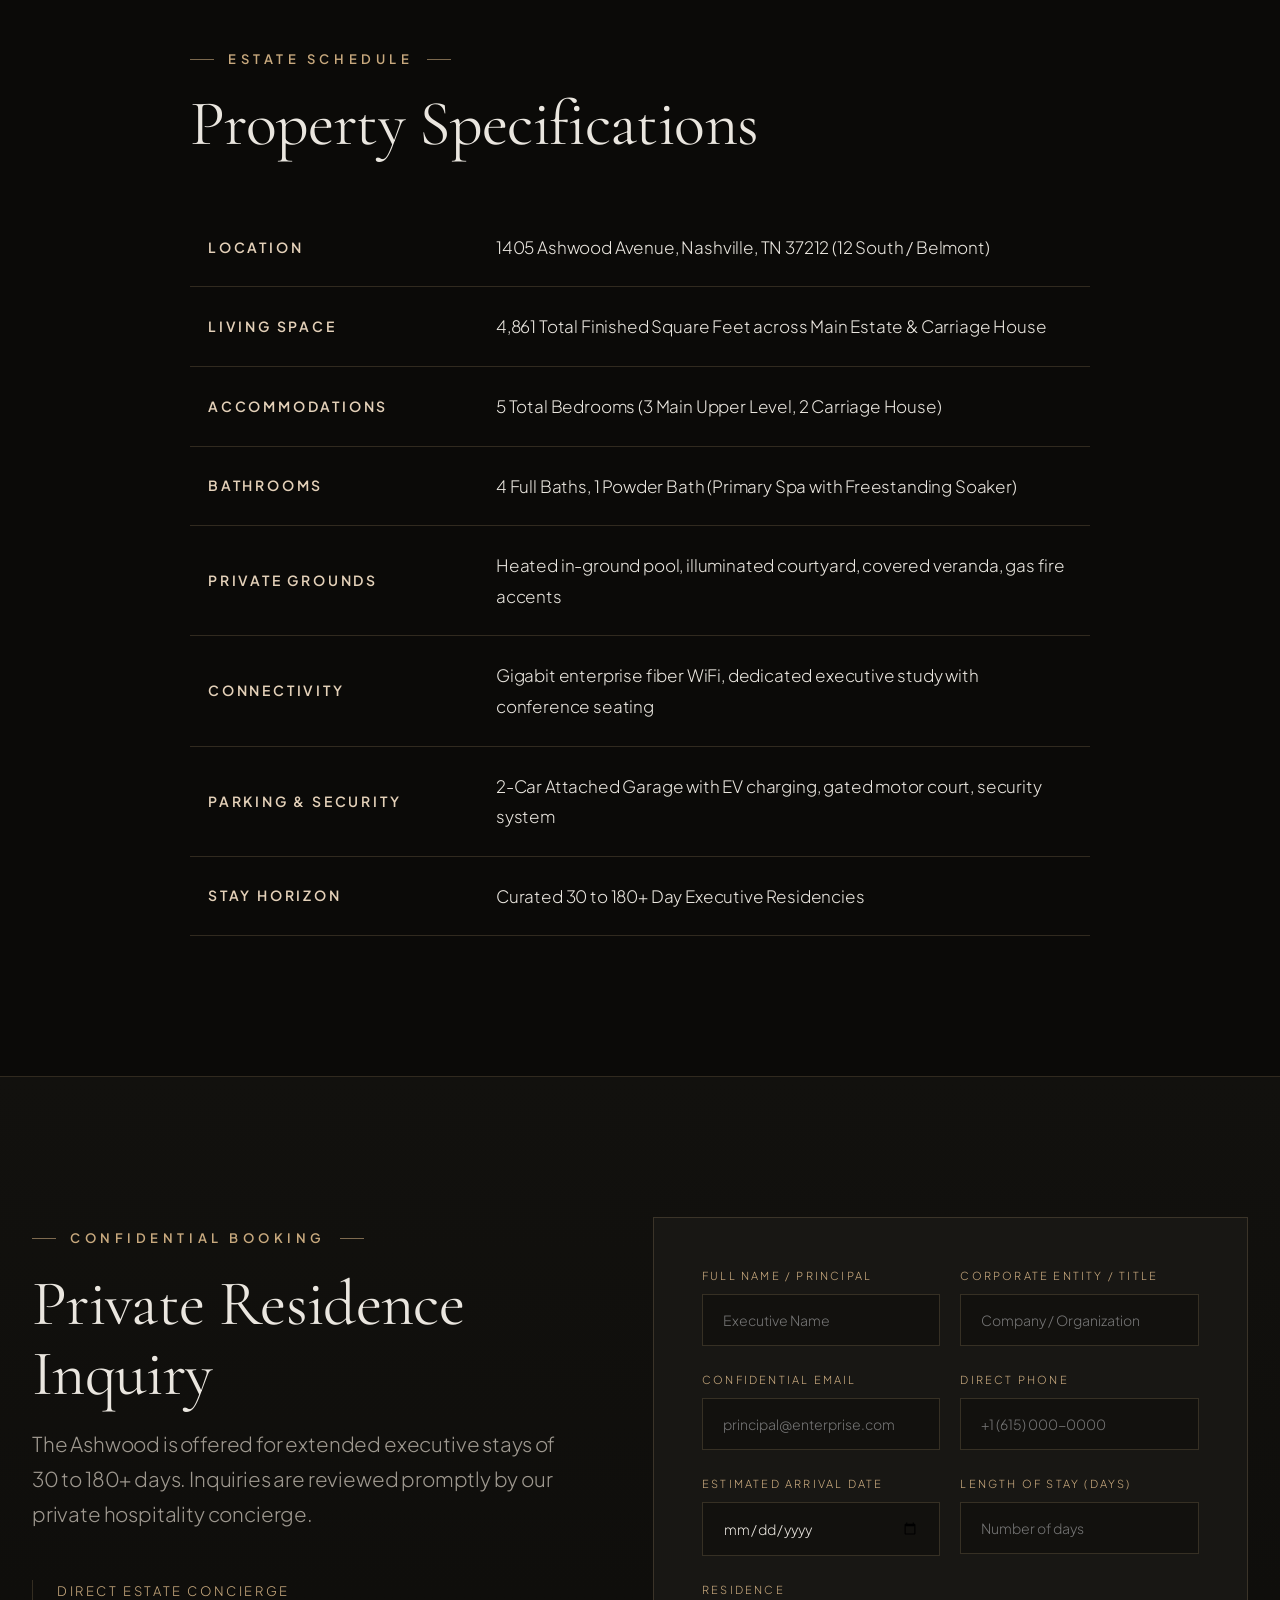
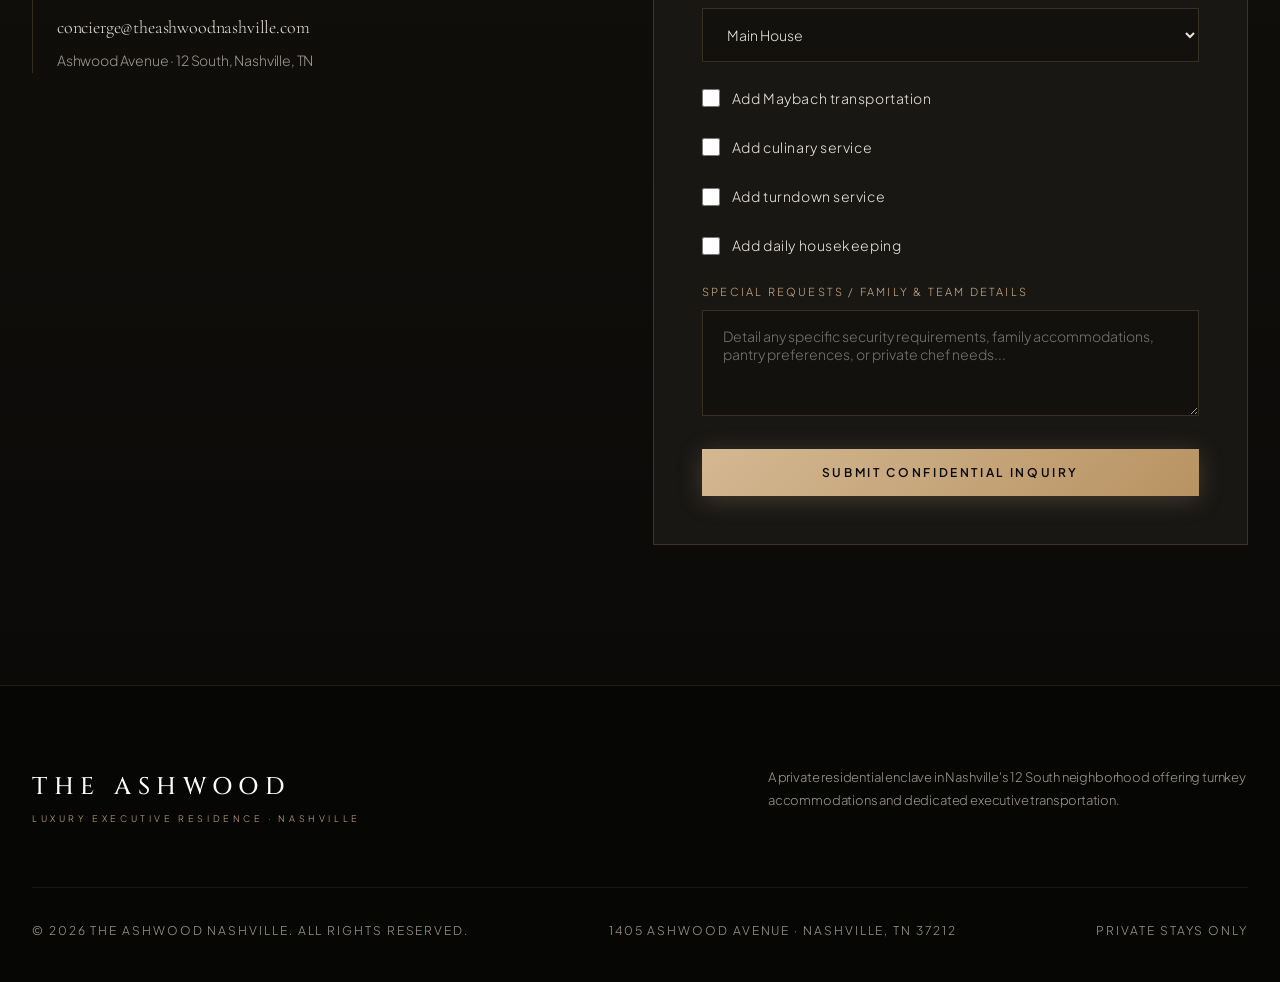
==== commit 299583ad: "Remove the minimum-stay wording from all Ashwood footers. Co-Authored-By: AGI Model 11 <noreply@delp" ====
--- a/index.html
+++ b/index.html
@@ -1804,7 +1804,7 @@
       <div class="footer-bottom">
         <div>&copy; 2026 The Ashwood Nashville. All Rights Reserved.</div>
         <div>1405 Ashwood Avenue &middot; Nashville, TN 37212</div>
-        <div>Private Stays Only (30+ Days)</div>
+        <div>Private Stays Only</div>
       </div>
     </div>
   </footer>
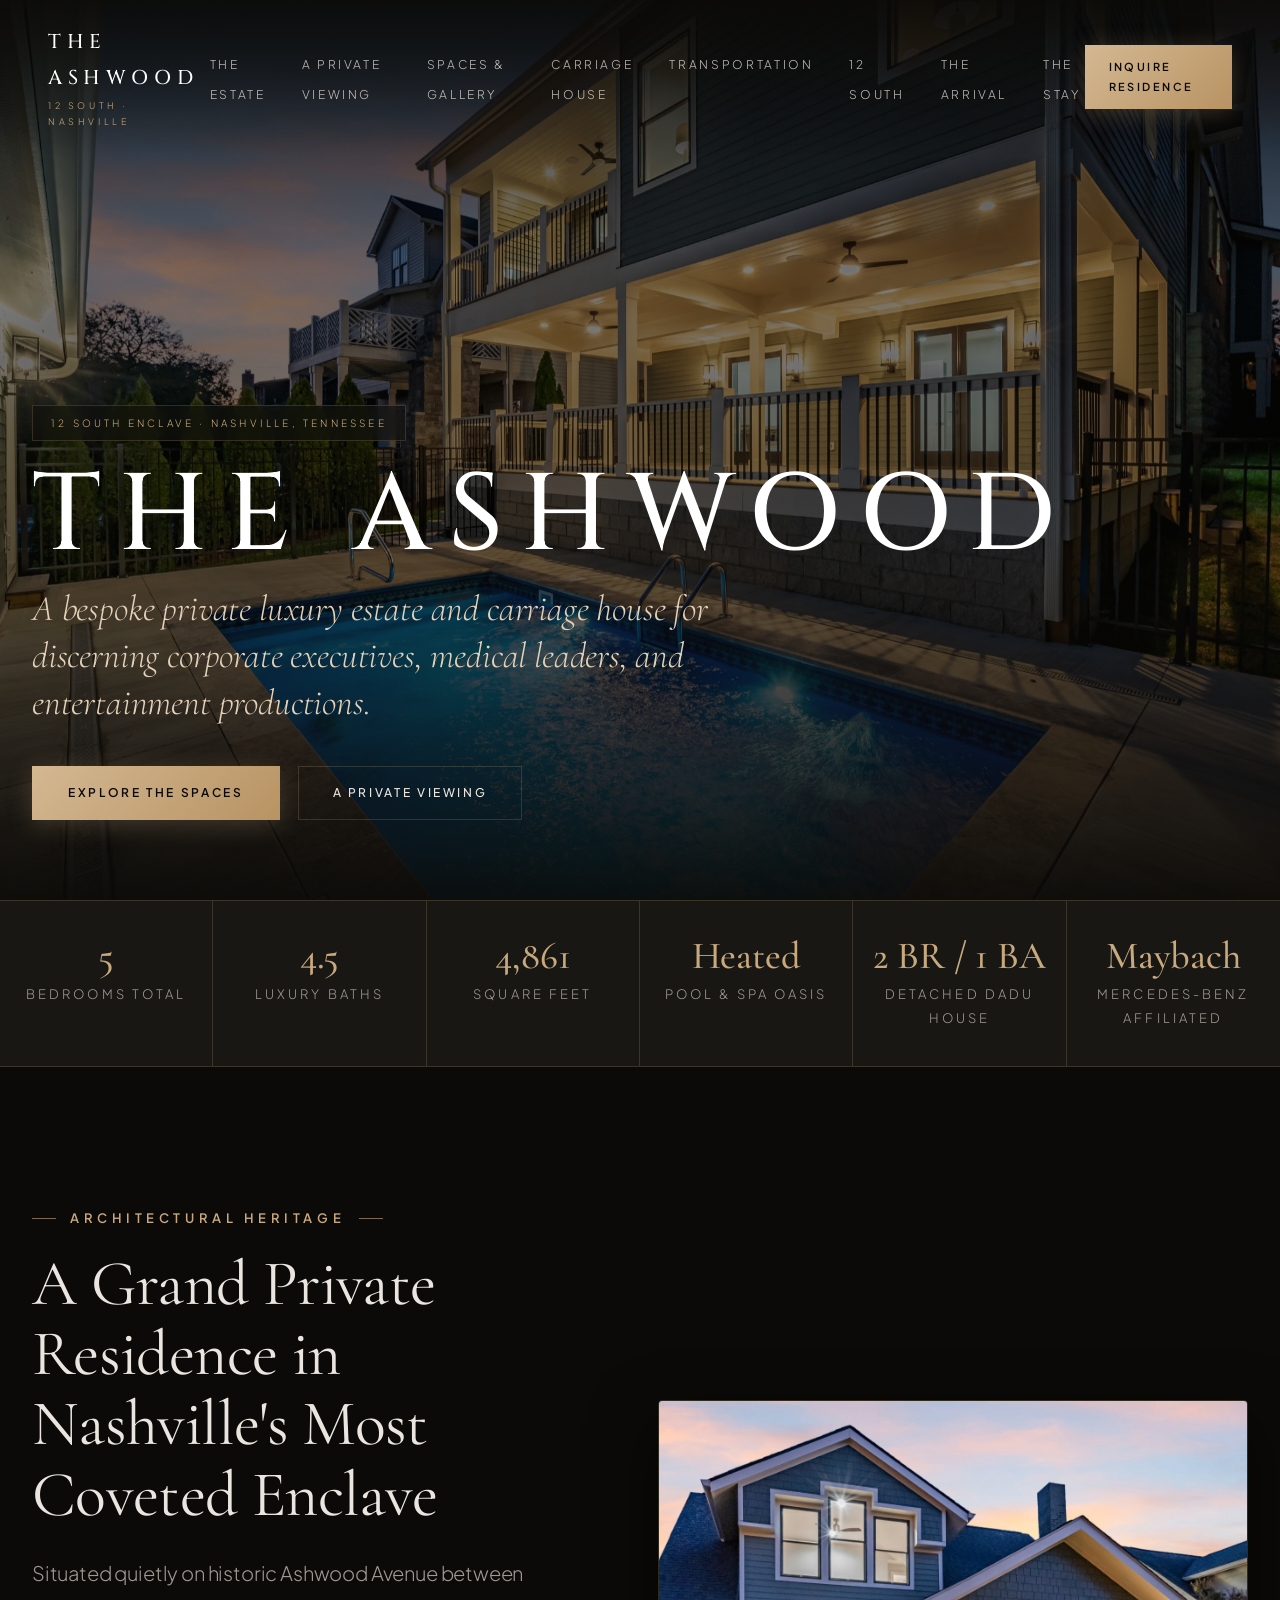
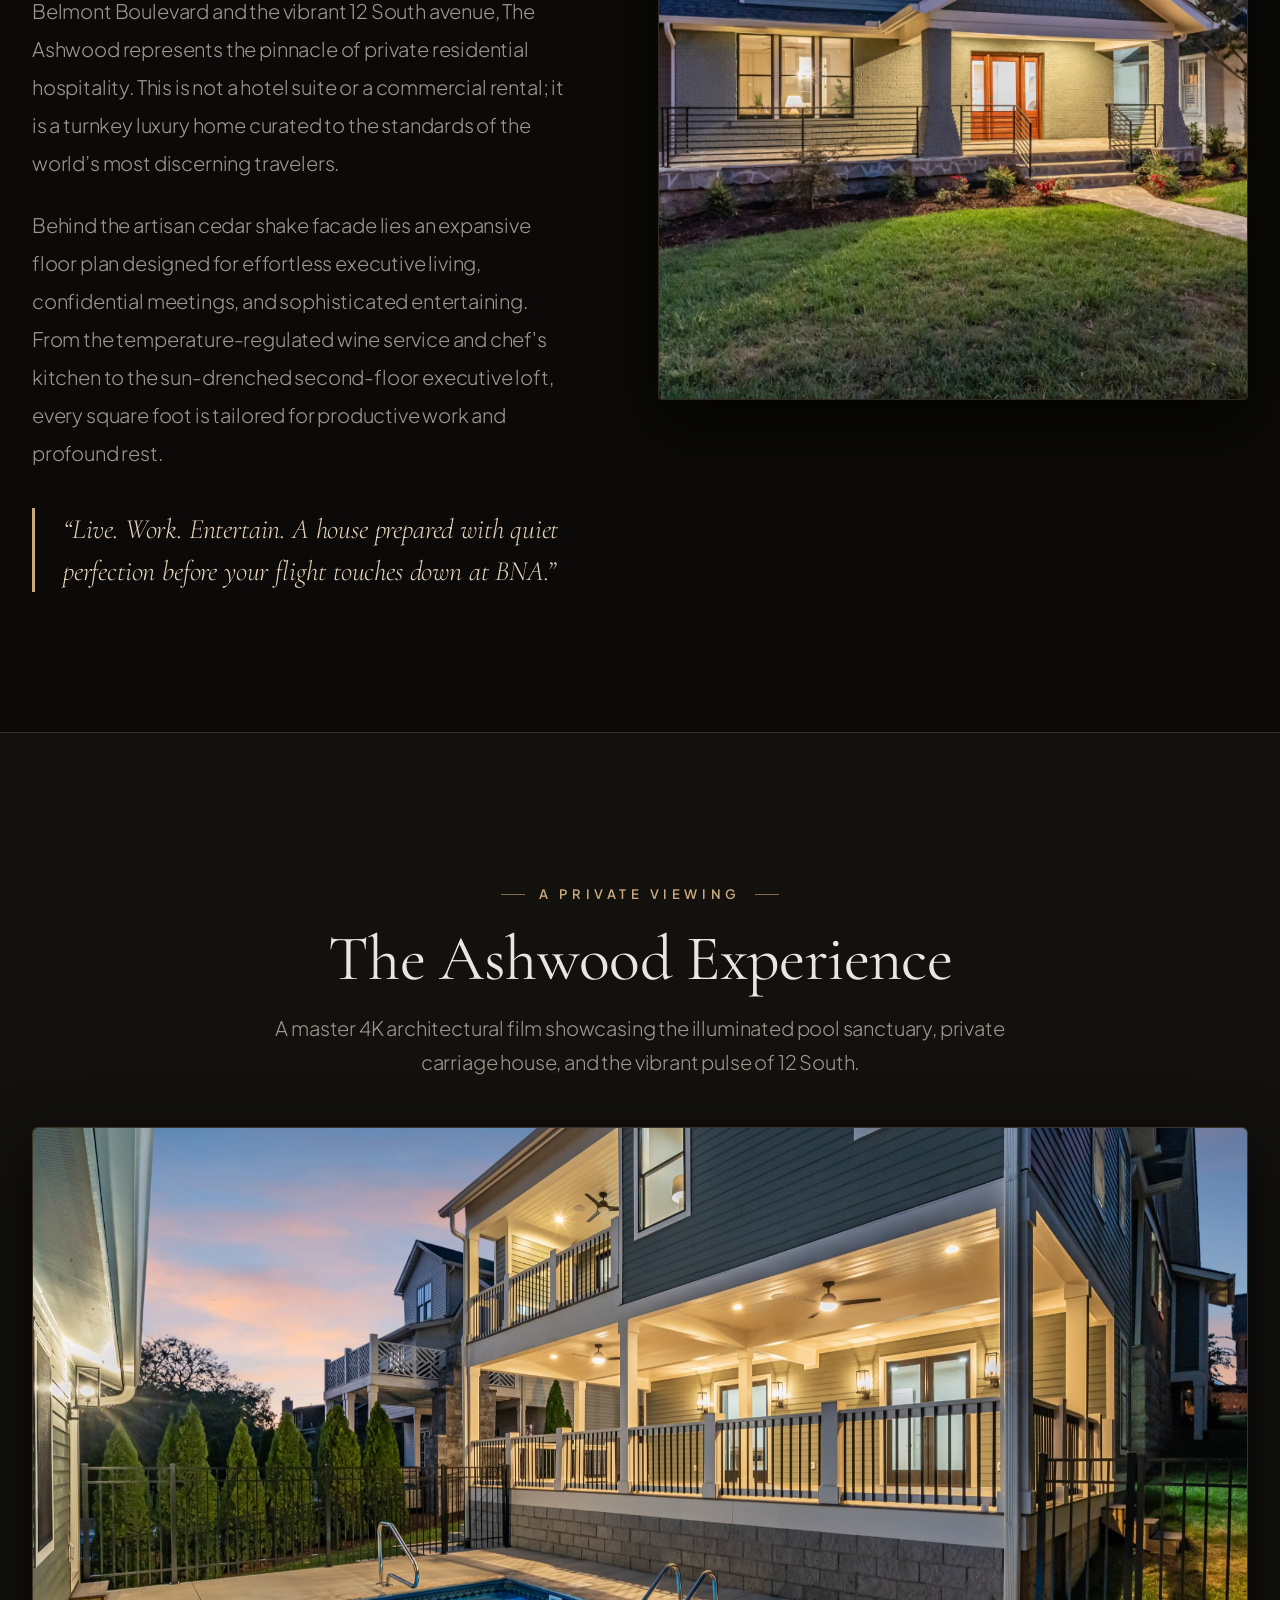
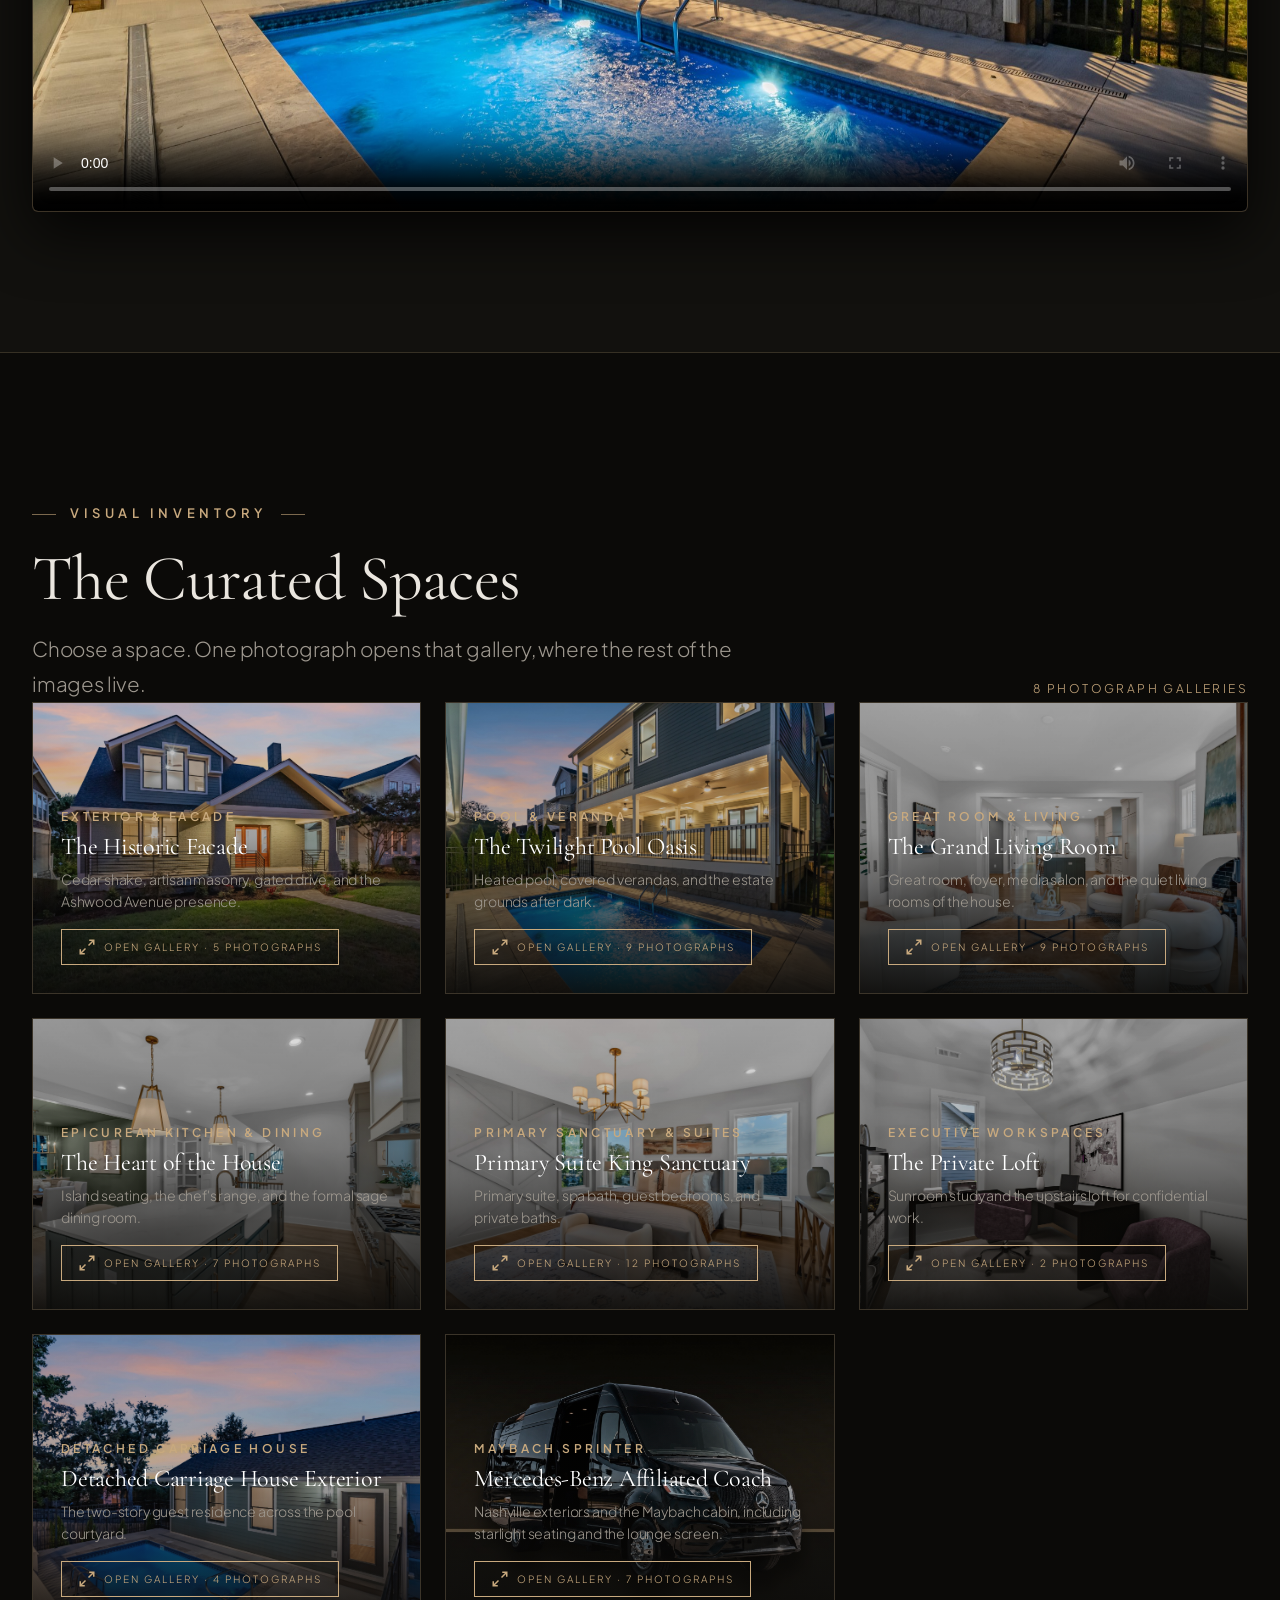
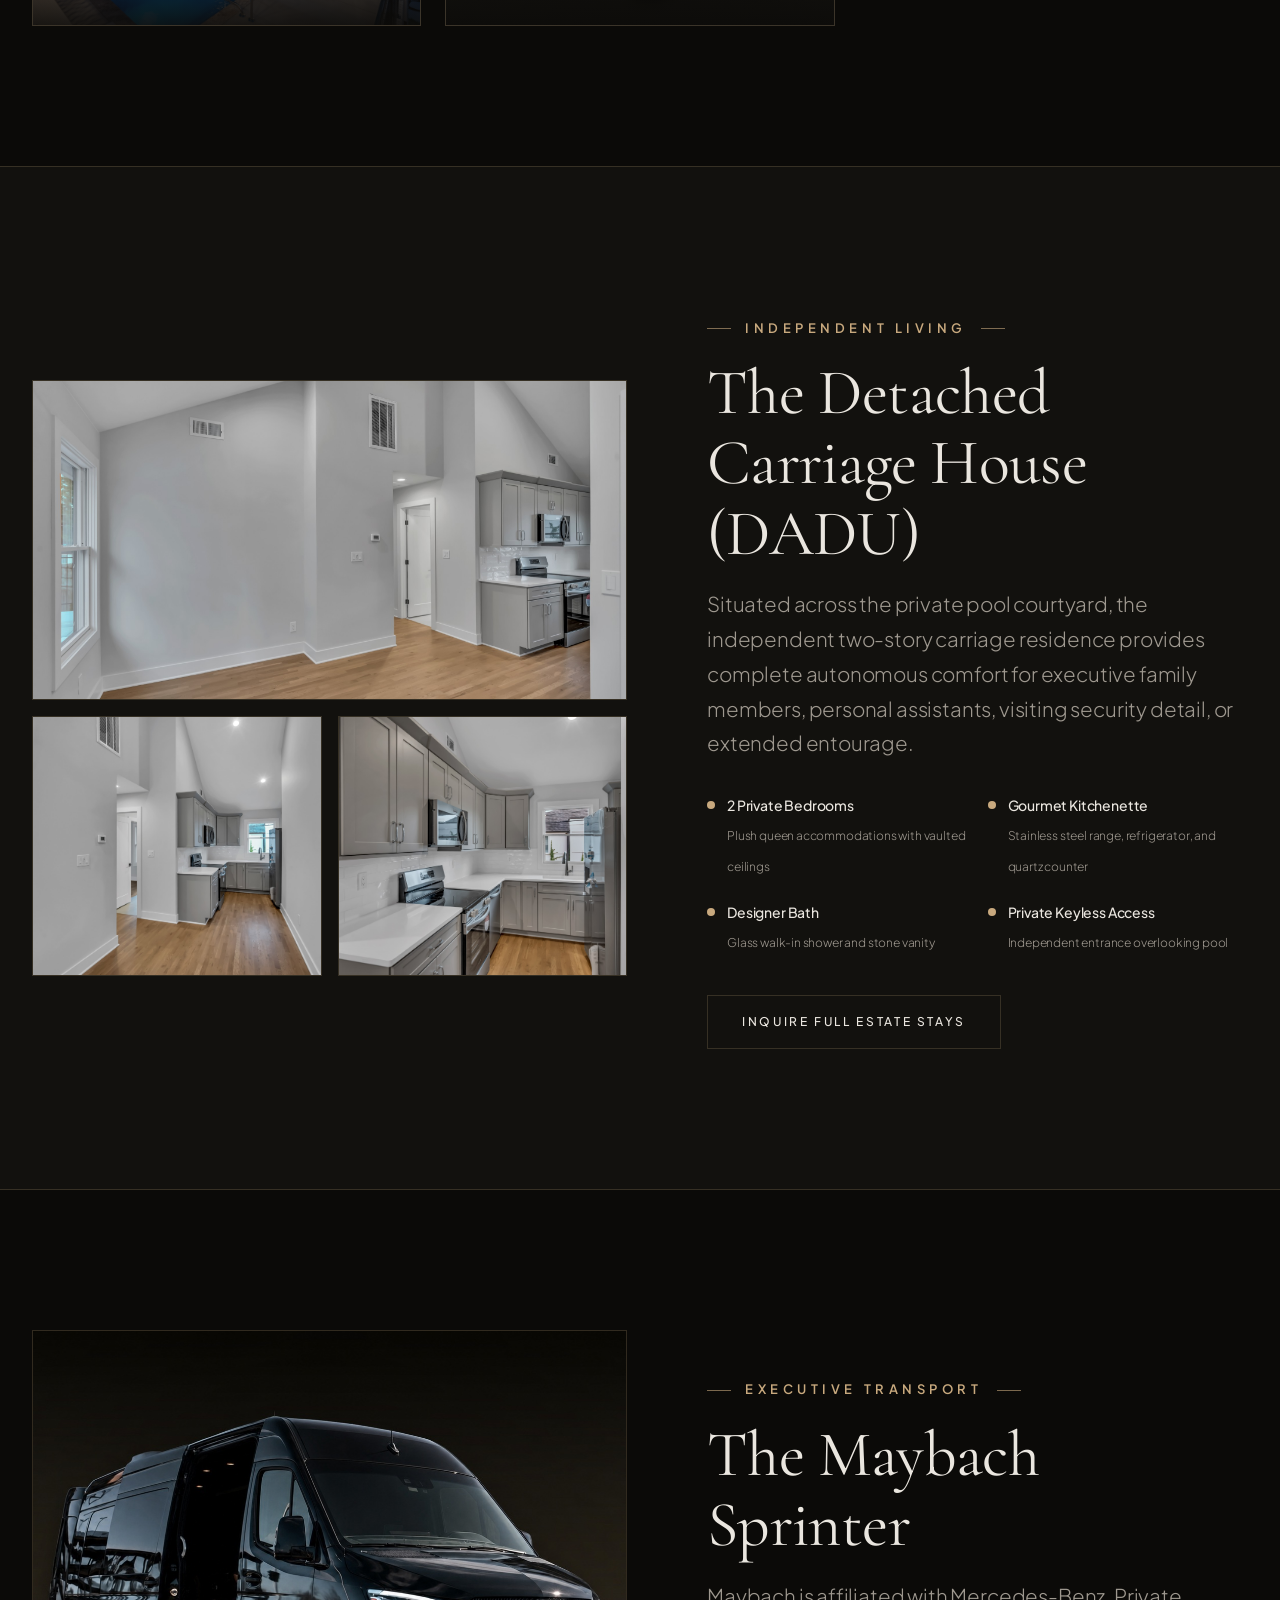
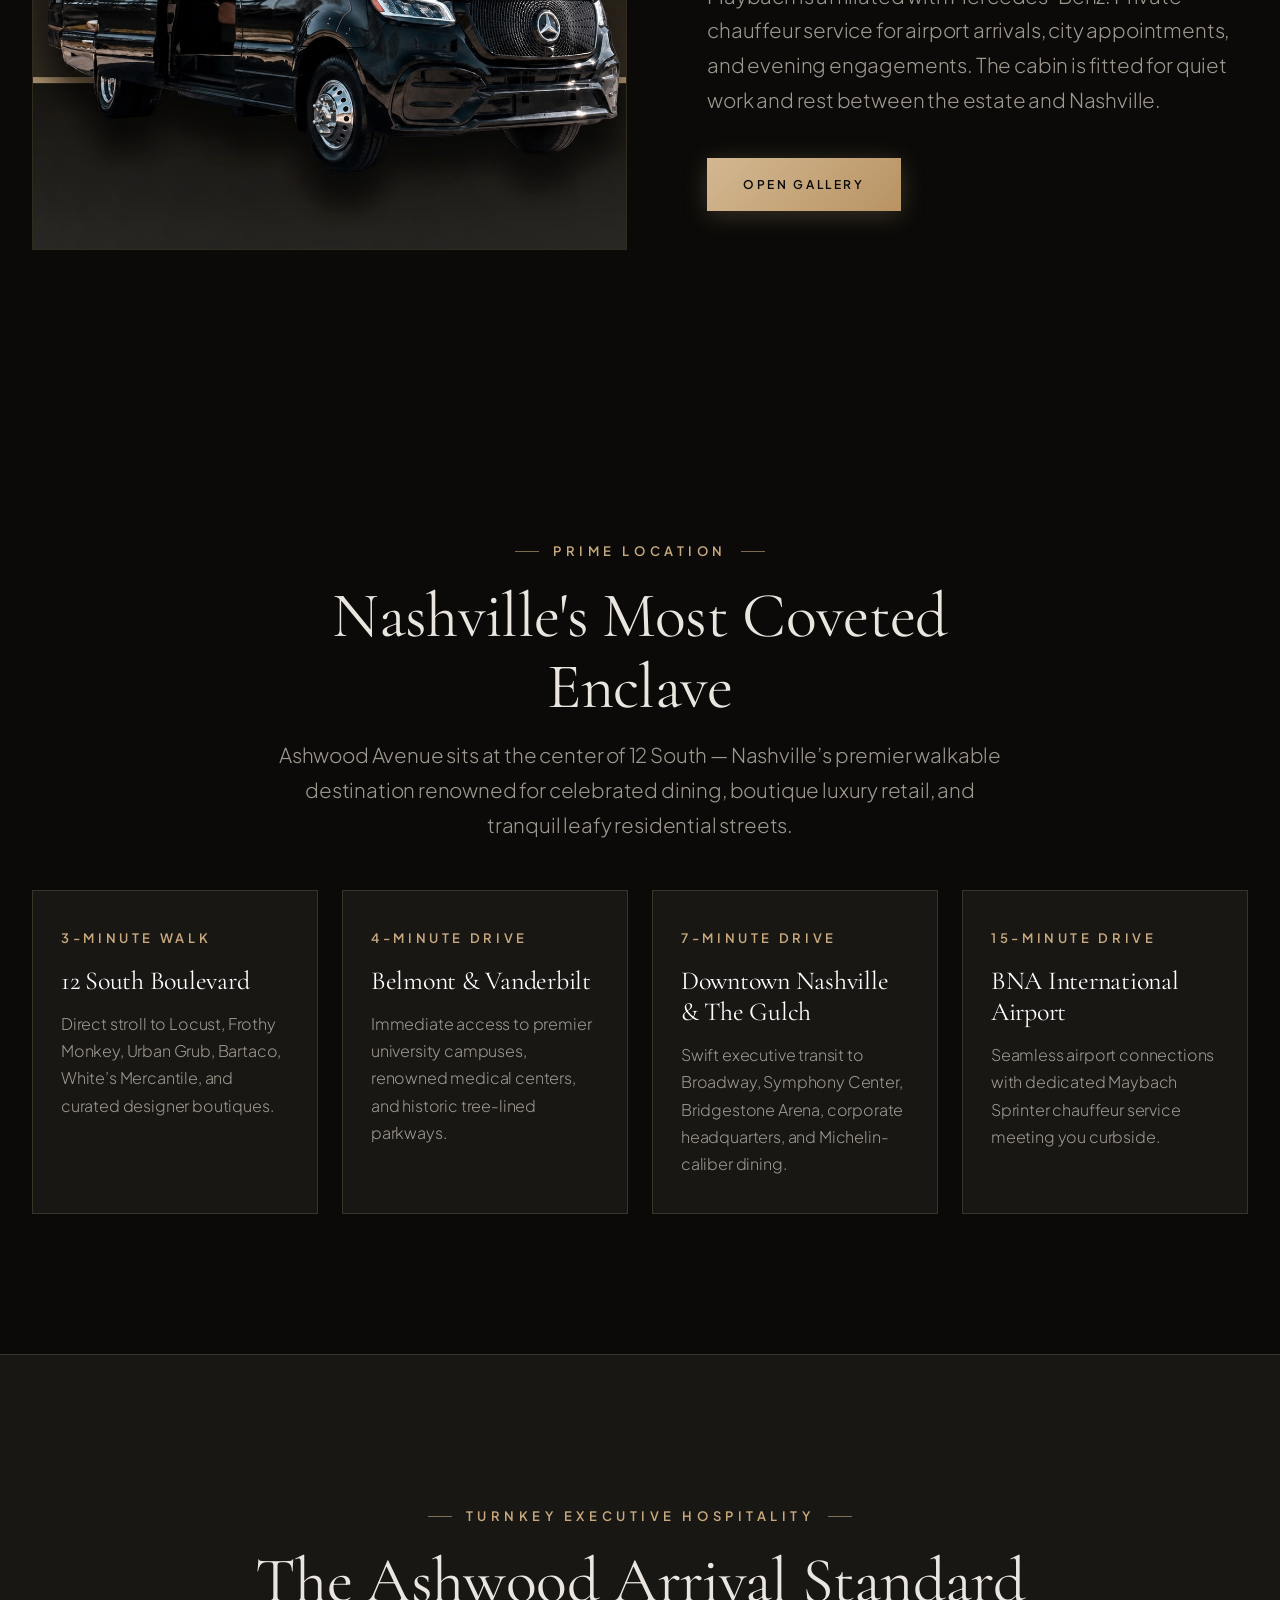
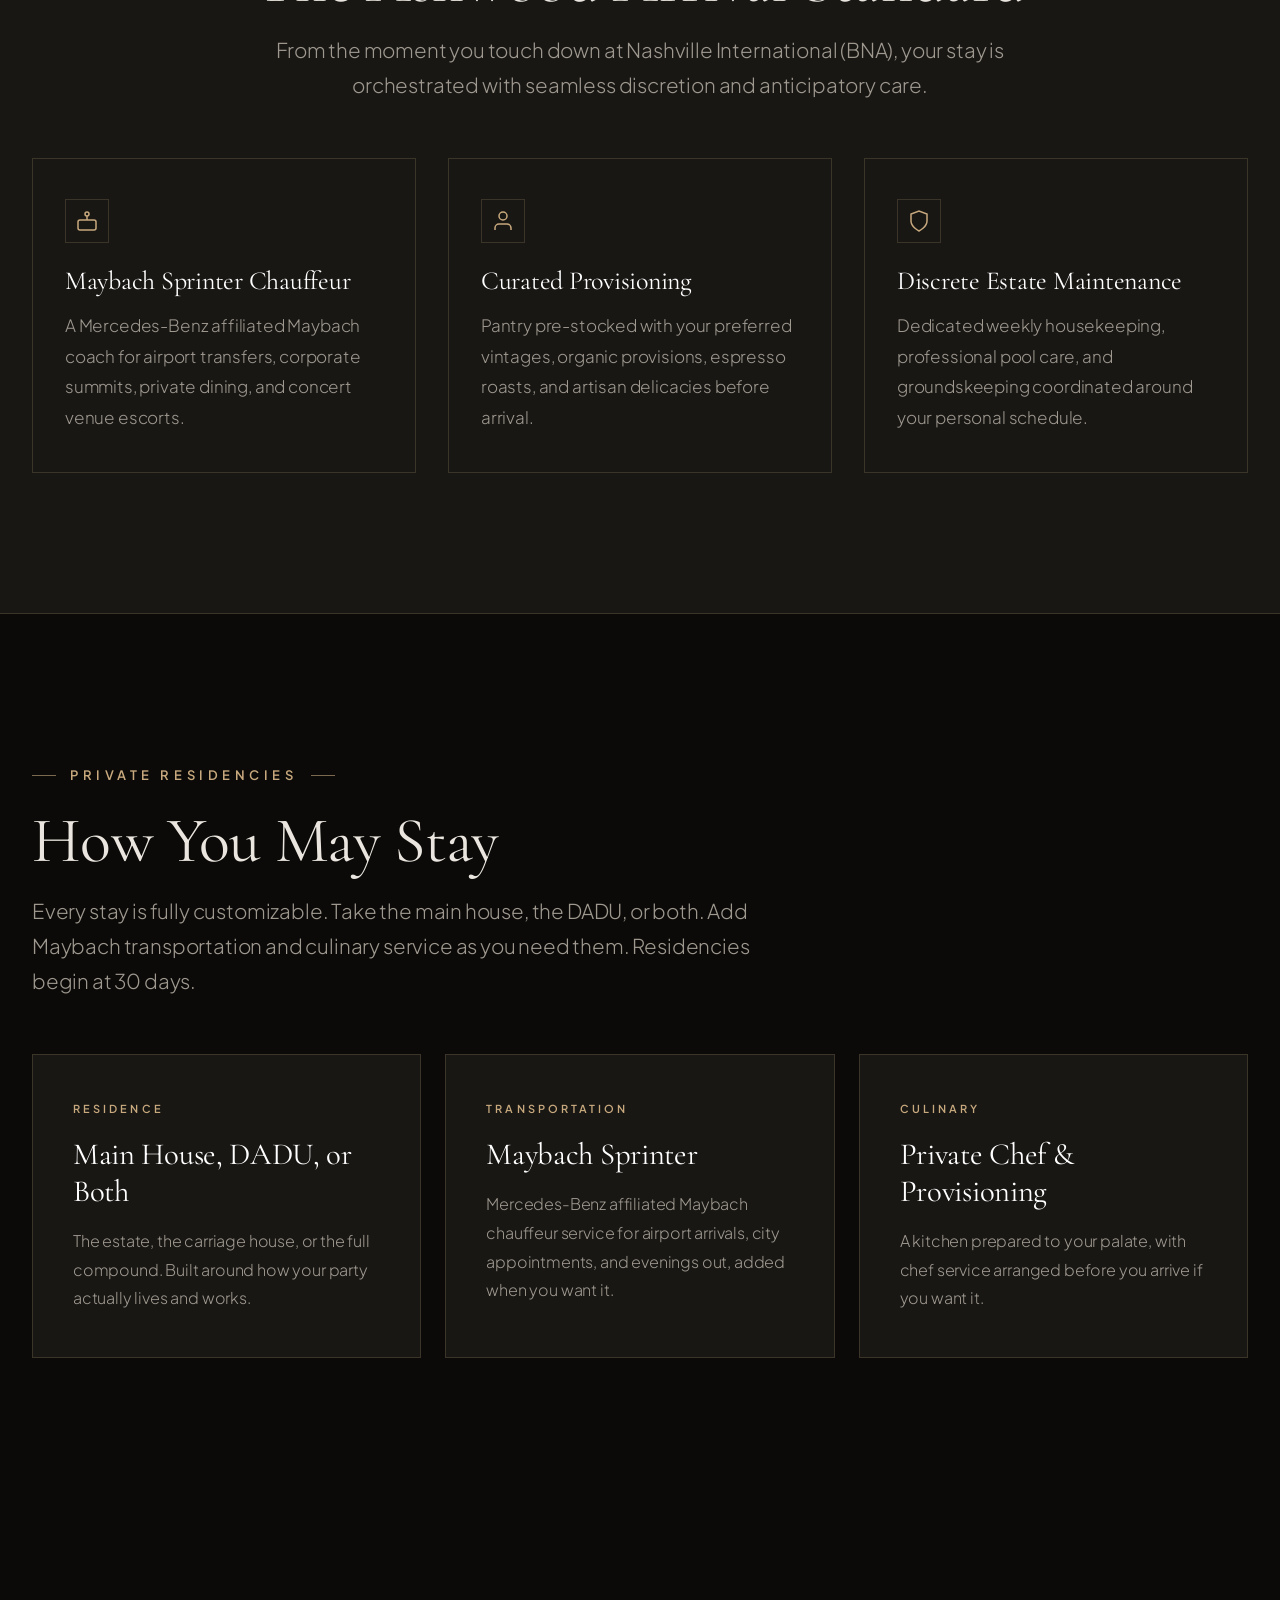
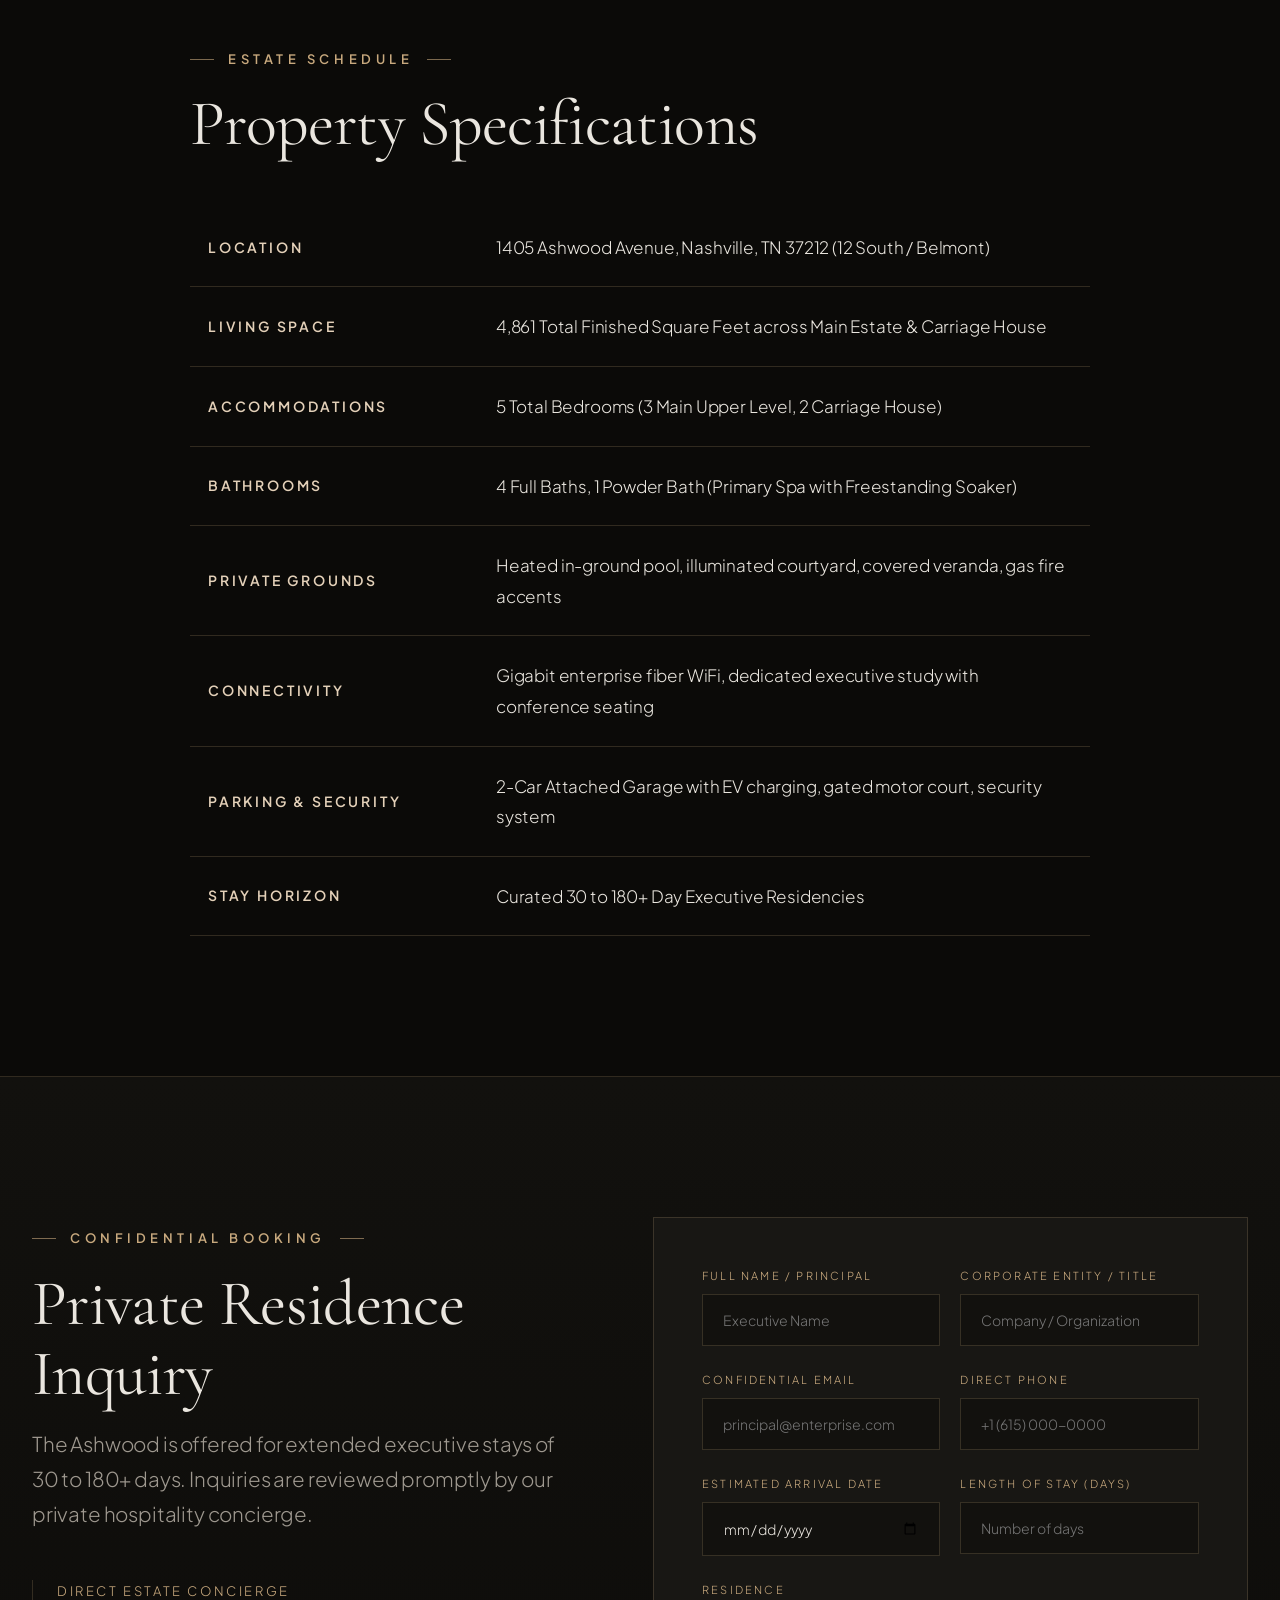
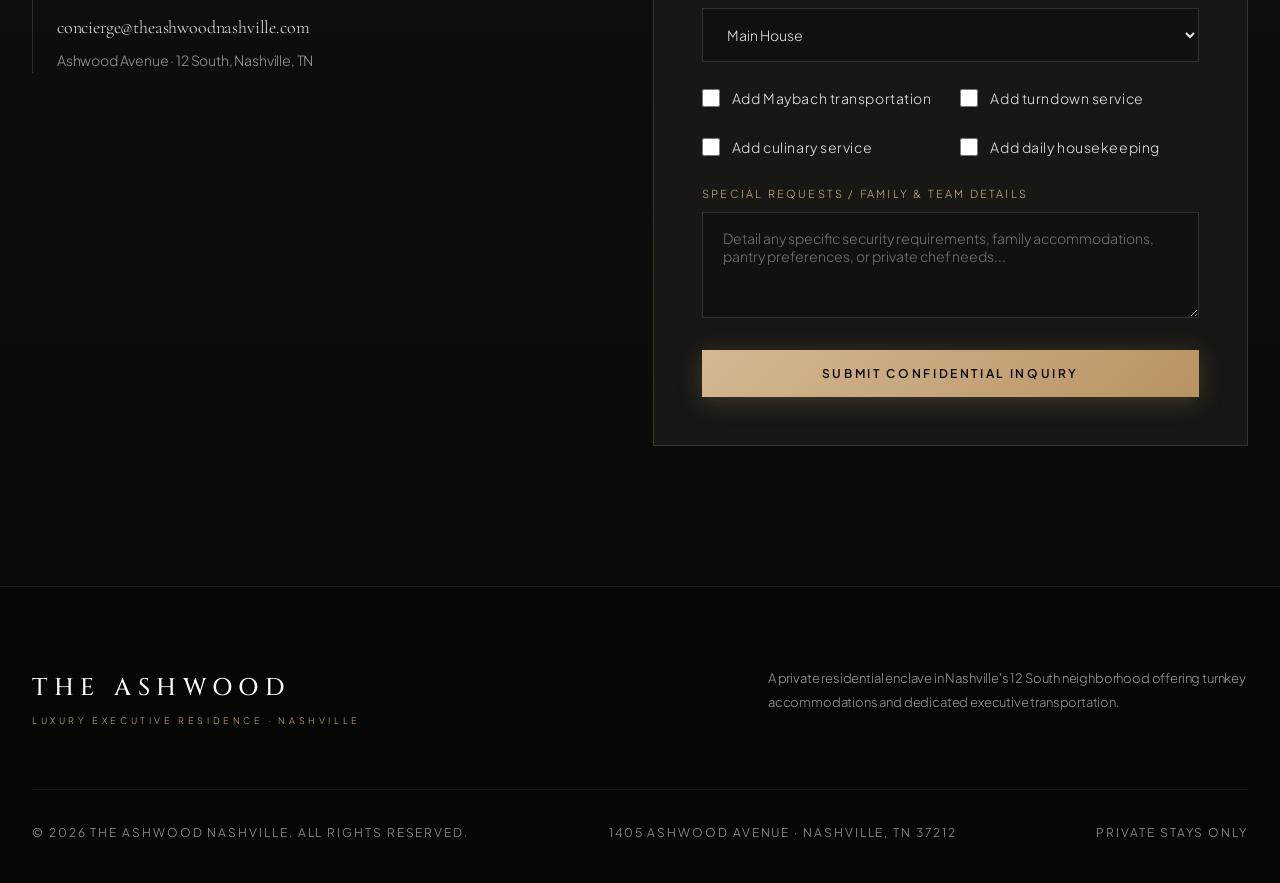
==== commit ac9f9e39: "Align Ashwood service options in paired columns. Co-Authored-By: AGI Model 11 <noreply@delphilabsinc" ====
--- a/index.html
+++ b/index.html
@@ -1094,6 +1094,9 @@
       grid-template-columns: 1fr 1fr;
       gap: 20px;
     }
+    .service-row {
+      align-items: center;
+    }
     label {
       display: block;
       font-size: 11px;
@@ -1116,6 +1119,7 @@
     input[type="checkbox"] {
       width: 18px;
       height: 18px;
+      flex-shrink: 0;
       padding: 0;
       accent-color: var(--accent-gold);
       cursor: pointer;
@@ -1731,32 +1735,34 @@
               </select>
             </div>
 
-            <div class="form-group">
-              <label class="check-label">
-                <input type="checkbox" id="inq_transport" />
-                Add Maybach transportation
-              </label>
+            <div class="form-row service-row">
+              <div class="form-group">
+                <label class="check-label">
+                  <input type="checkbox" id="inq_transport" />
+                  Add Maybach transportation
+                </label>
+              </div>
+              <div class="form-group">
+                <label class="check-label">
+                  <input type="checkbox" id="inq_turndown" />
+                  Add turndown service
+                </label>
+              </div>
             </div>
 
-            <div class="form-group">
-              <label class="check-label">
-                <input type="checkbox" id="inq_culinary" />
-                Add culinary service
-              </label>
-            </div>
-
-            <div class="form-group">
-              <label class="check-label">
-                <input type="checkbox" id="inq_turndown" />
-                Add turndown service
-              </label>
-            </div>
-
-            <div class="form-group">
-              <label class="check-label">
-                <input type="checkbox" id="inq_housekeeping" />
-                Add daily housekeeping
-              </label>
+            <div class="form-row service-row">
+              <div class="form-group">
+                <label class="check-label">
+                  <input type="checkbox" id="inq_culinary" />
+                  Add culinary service
+                </label>
+              </div>
+              <div class="form-group">
+                <label class="check-label">
+                  <input type="checkbox" id="inq_housekeeping" />
+                  Add daily housekeeping
+                </label>
+              </div>
             </div>
 
             <div class="form-group">
